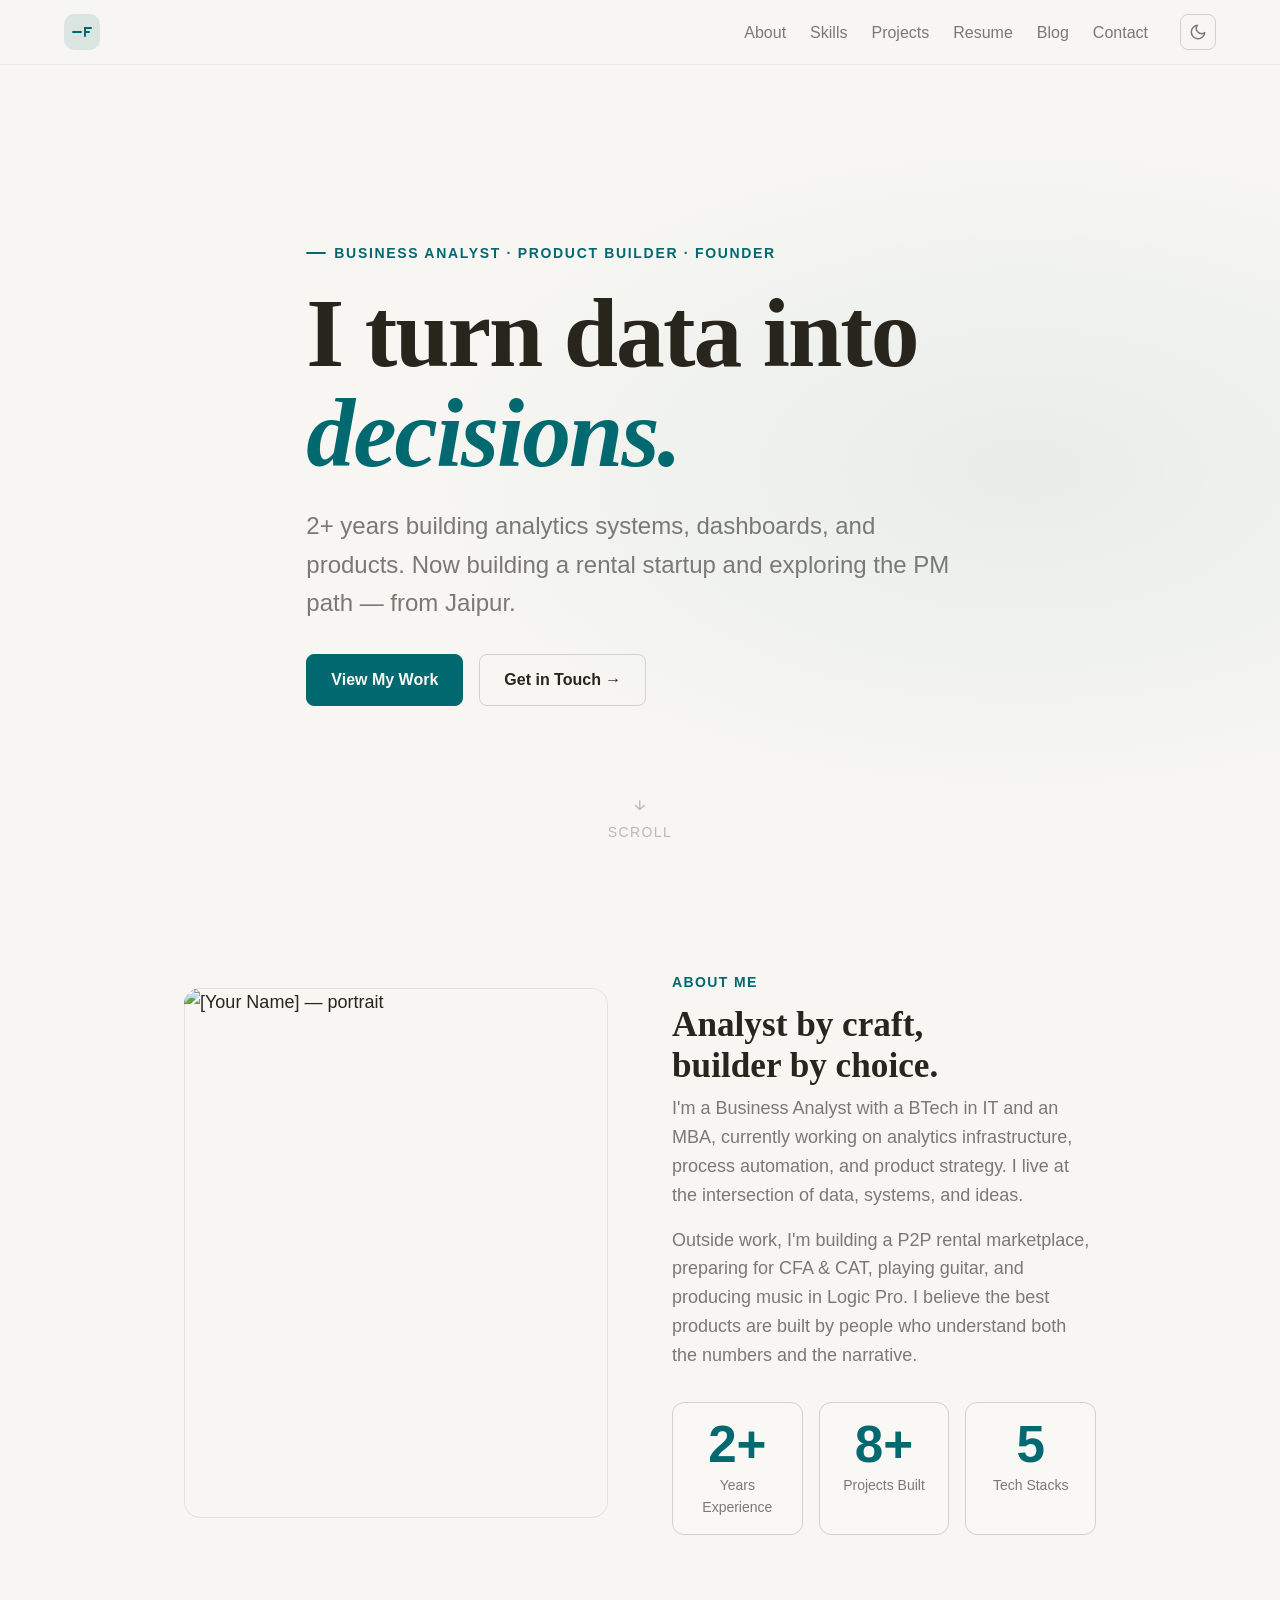
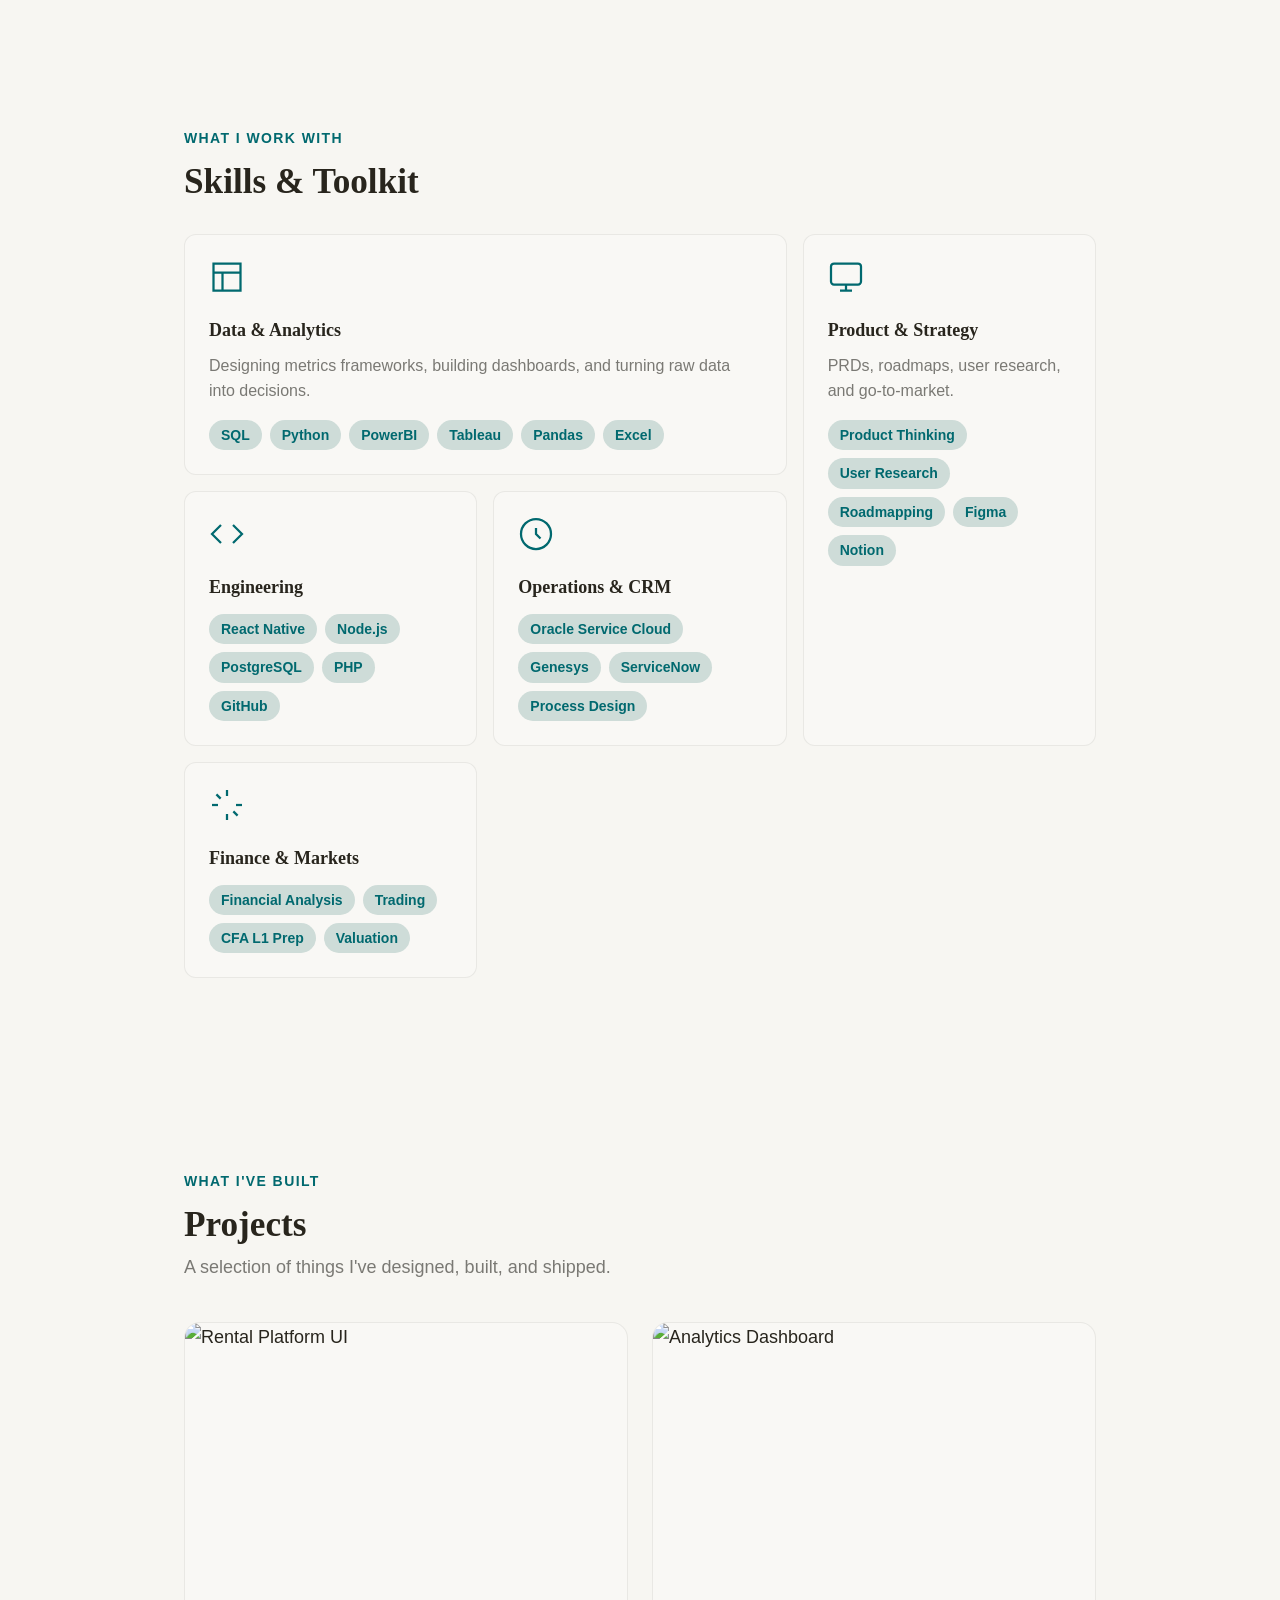
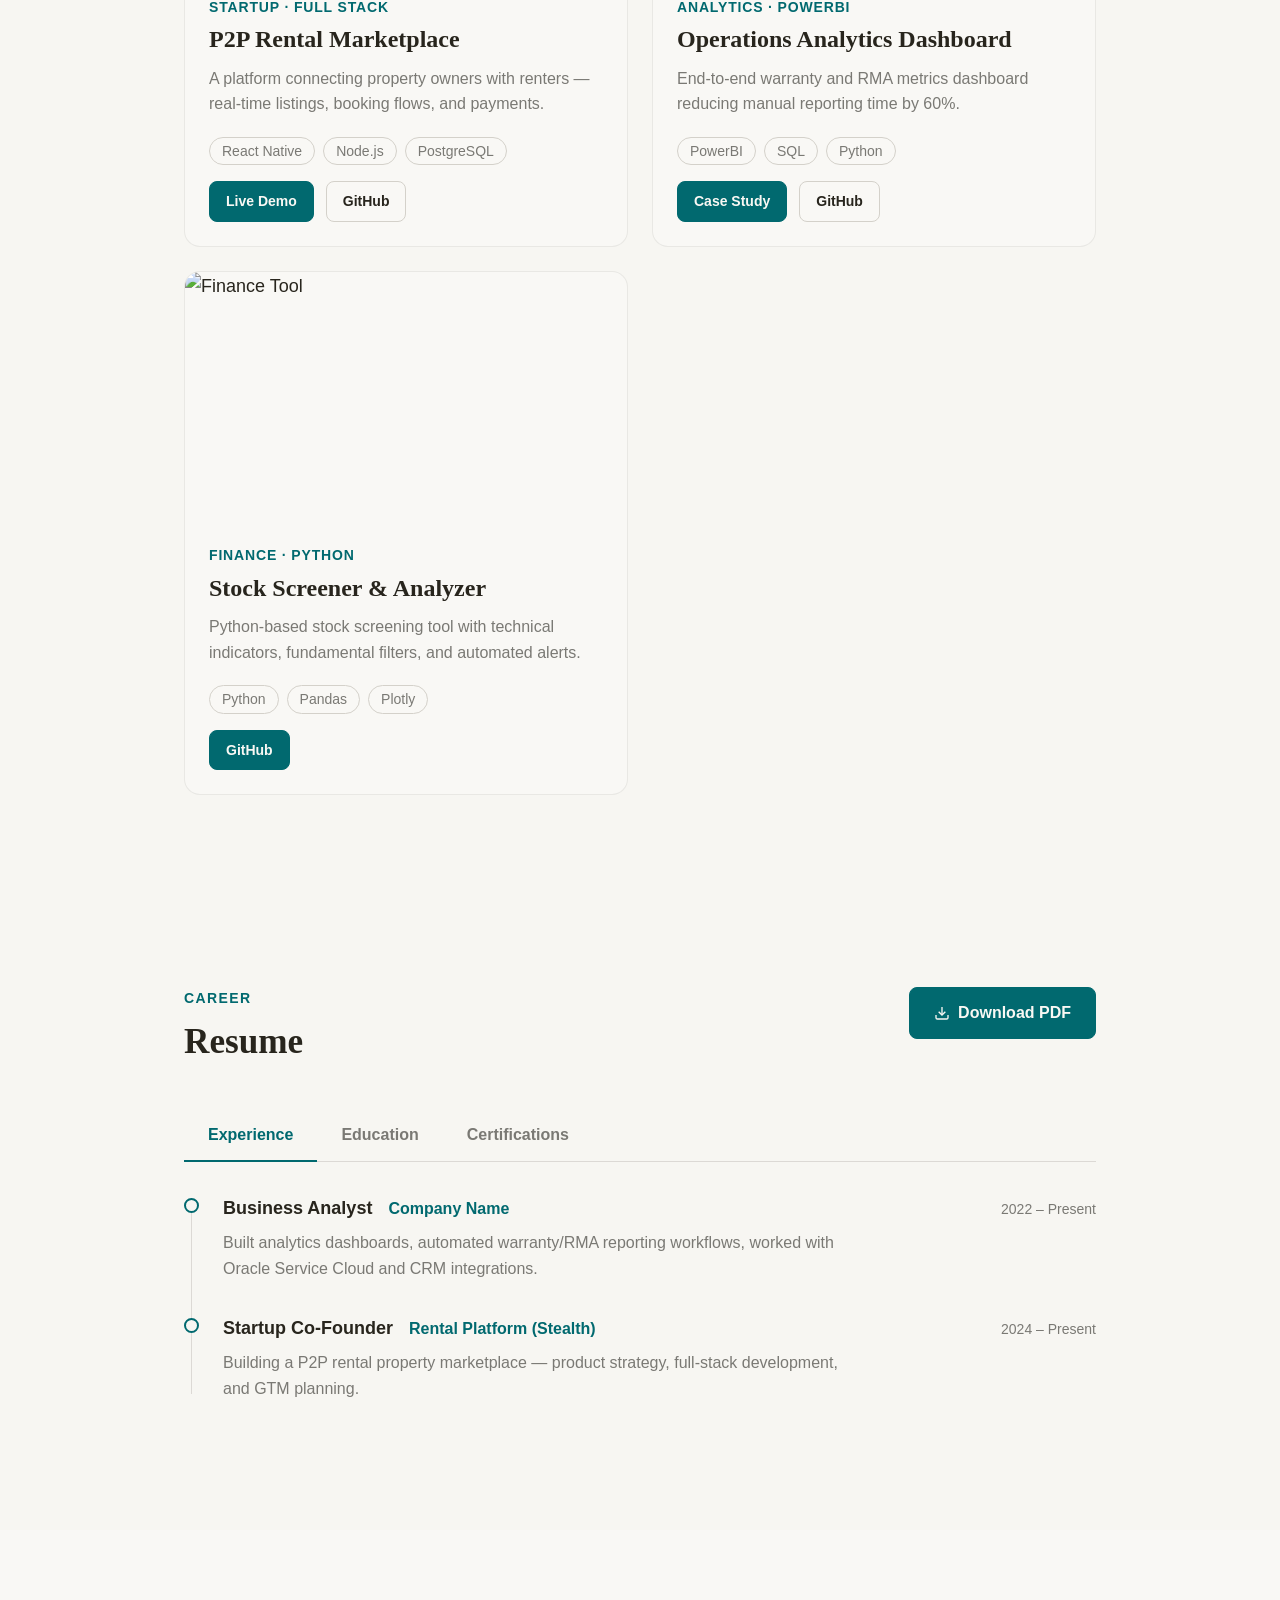
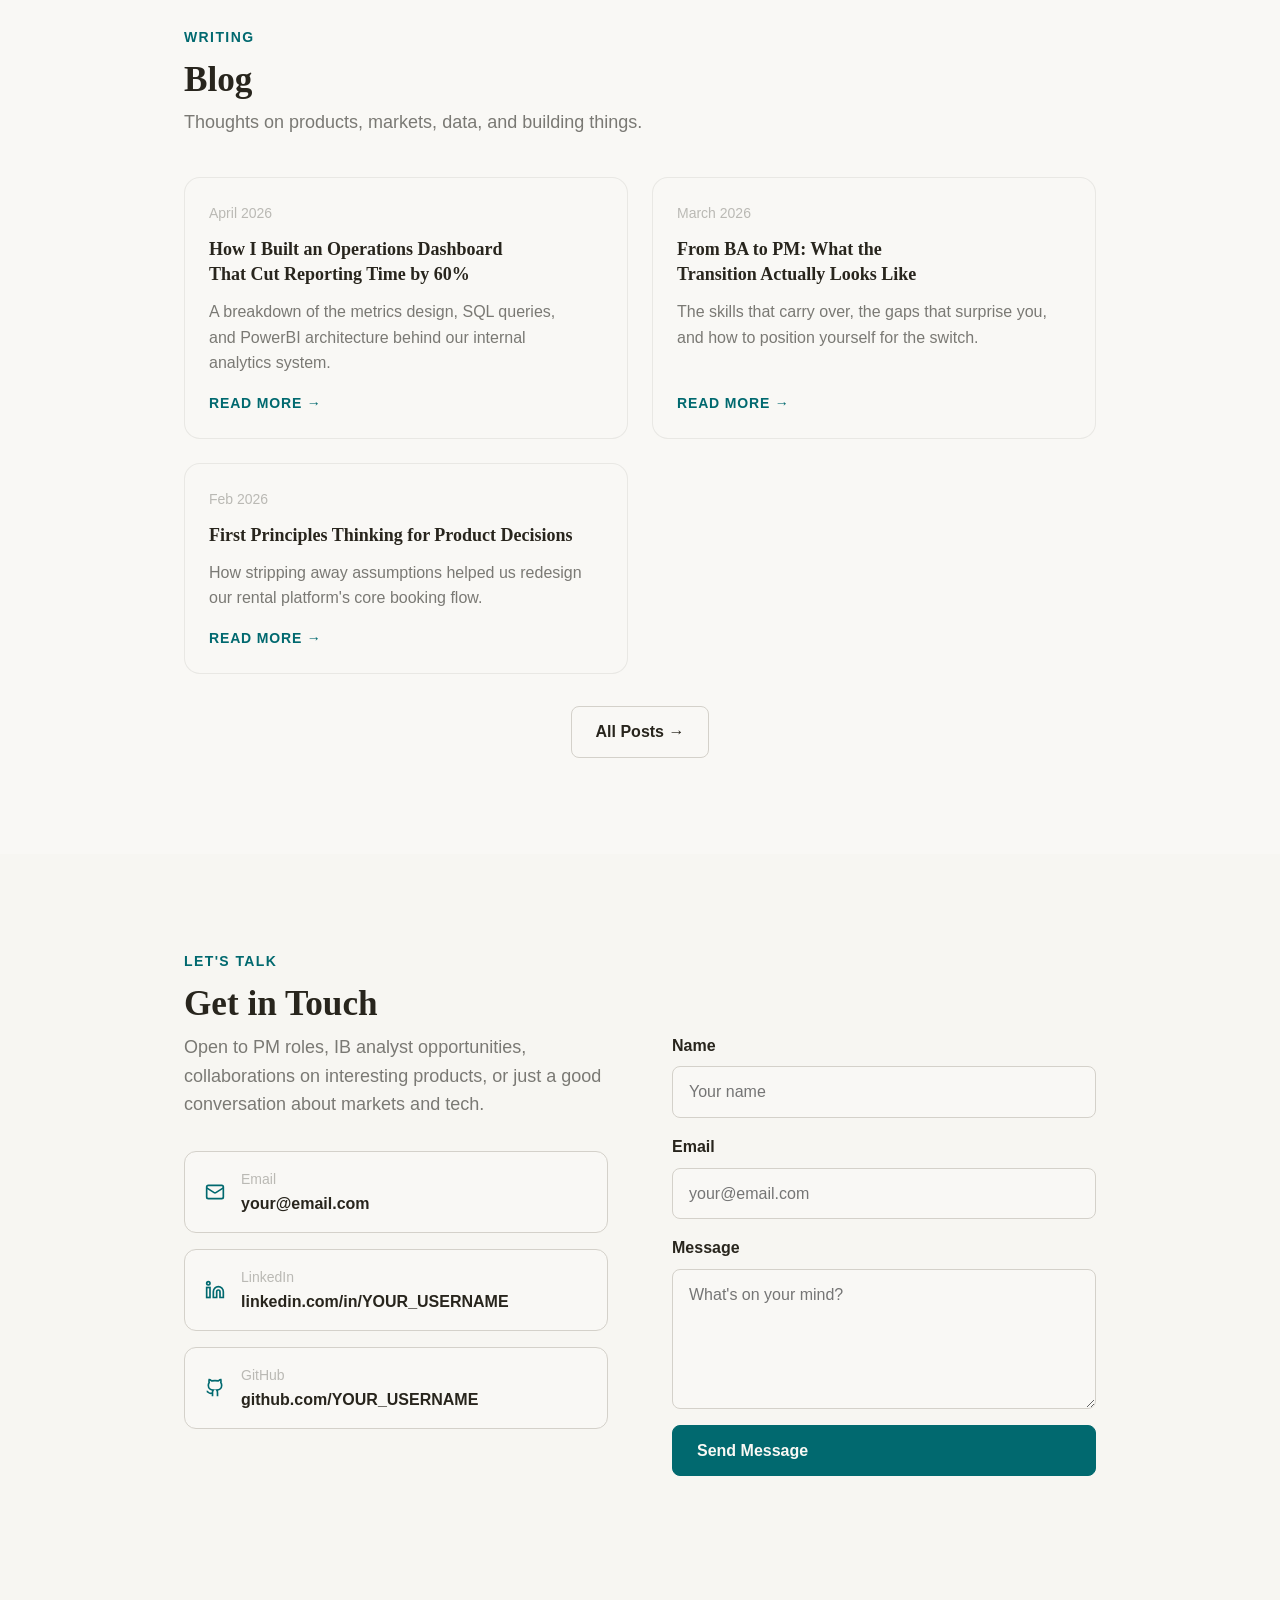
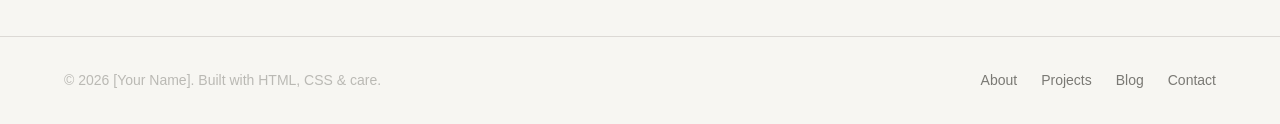
==== index.html @ 86d6274b "feat: initial portfolio — hero, about, skills, projects, resume, blog, contact" ====
<!DOCTYPE html>
<html lang="en" data-theme="light">
<head>
  <meta charset="UTF-8" />
  <meta name="viewport" content="width=device-width, initial-scale=1.0" />
  <meta name="description" content="[Your Name] — Business Analyst, Product Strategist & Builder from Jaipur." />
  <meta property="og:title" content="[Your Name] — Portfolio" />
  <meta property="og:description" content="BA → PM → Builder. Exploring products, markets & ideas from Jaipur." />
  <meta property="og:type" content="website" />

  <!-- Fonts -->
  <link href="https://api.fontshare.com/v2/css?f[]=clash-display@500,600,700&f[]=satoshi@400,500,700&display=swap" rel="stylesheet">

  <!-- Icons -->
  <script src="https://unpkg.com/lucide@latest/dist/umd/lucide.min.js"></script>

  <!-- GSAP (optional animations) -->
  <script src="https://cdnjs.cloudflare.com/ajax/libs/gsap/3.12.5/gsap.min.js" defer></script>
  <script src="https://cdnjs.cloudflare.com/ajax/libs/gsap/3.12.5/ScrollTrigger.min.js" defer></script>

  <link rel="stylesheet" href="./assets/css/style.css" />
  <title>[Your Name] — Portfolio</title>
</head>
<body>
  <!-- SKIP LINK -->
  <a href="#main" class="skip-link">Skip to main content</a>

  <!-- HEADER -->
  <header class="header" id="header">
    <nav class="nav">
      <a href="#" class="nav-logo" aria-label="Home — [Your Name]">
        <svg width="36" height="36" viewBox="0 0 36 36" fill="none" xmlns="http://www.w3.org/2000/svg" aria-hidden="true">
          <rect width="36" height="36" rx="10" fill="var(--color-primary)" opacity="0.12"/>
          <rect x="8" y="17" width="10" height="2" rx="1" fill="var(--color-primary)"/>
          <rect x="20" y="13" width="2" height="10" rx="1" fill="var(--color-primary)"/>
          <rect x="20" y="13" width="8" height="2" rx="1" fill="var(--color-primary)"/>
          <rect x="20" y="17" width="6" height="2" rx="1" fill="var(--color-primary)"/>
        </svg>
      </a>
      <ul class="nav-links" role="list">
        <li><a href="#about">About</a></li>
        <li><a href="#skills">Skills</a></li>
        <li><a href="#projects">Projects</a></li>
        <li><a href="#resume">Resume</a></li>
        <li><a href="#blog">Blog</a></li>
        <li><a href="#contact">Contact</a></li>
      </ul>
      <div class="nav-actions">
        <button class="theme-toggle" data-theme-toggle aria-label="Switch to dark mode"></button>
        <button class="nav-hamburger" aria-label="Toggle menu" aria-expanded="false">
          <svg xmlns="http://www.w3.org/2000/svg" width="20" height="20" viewBox="0 0 24 24" fill="none" stroke="currentColor" stroke-width="2"><line x1="3" y1="12" x2="21" y2="12"/><line x1="3" y1="6" x2="21" y2="6"/><line x1="3" y1="18" x2="21" y2="18"/></svg>
        </button>
      </div>
    </nav>
  </header>

  <main id="main">

    <!-- ══ HERO ═══════════════════════════════════════════════════ -->
    <section class="hero" id="home">
      <div class="container hero-inner">
        <span class="hero-tag">Business Analyst · Product Builder · Founder</span>
        <h1 class="hero-heading">
          I turn data into<br><em>decisions.</em>
        </h1>
        <p class="hero-sub">
          2+ years building analytics systems, dashboards, and products.
          Now building a rental startup and exploring the PM path — from Jaipur.
        </p>
        <div class="hero-actions">
          <a href="#projects" class="btn btn-primary">View My Work</a>
          <a href="#contact" class="btn btn-ghost">Get in Touch →</a>
        </div>
      </div>
      <div class="hero-scroll" aria-hidden="true">
        <svg width="16" height="16" viewBox="0 0 24 24" fill="none" stroke="currentColor" stroke-width="2"><path d="M12 5v14M5 12l7 7 7-7"/></svg>
        scroll
      </div>
    </section>

    <!-- ══ ABOUT ══════════════════════════════════════════════════ -->
    <section class="about section" id="about">
      <div class="container about-grid">
        <div class="about-image-wrap">
          <!-- Replace src with your photo -->
          <img src="https://picsum.photos/seed/portrait/600/750"
               alt="[Your Name] — portrait"
               width="600" height="750" loading="lazy">
        </div>
        <div class="about-text">
          <span class="section-label">About Me</span>
          <h2 class="section-title">Analyst by craft,<br>builder by choice.</h2>
          <p>
            I'm a Business Analyst with a BTech in IT and an MBA, currently working on analytics
            infrastructure, process automation, and product strategy. I live at the intersection of
            data, systems, and ideas.
          </p>
          <p>
            Outside work, I'm building a P2P rental marketplace, preparing for CFA &amp; CAT,
            playing guitar, and producing music in Logic Pro. I believe the best products are
            built by people who understand both the numbers and the narrative.
          </p>
          <div class="about-stats">
            <div class="stat-card">
              <div class="stat-number">2+</div>
              <div class="stat-label">Years Experience</div>
            </div>
            <div class="stat-card">
              <div class="stat-number">8+</div>
              <div class="stat-label">Projects Built</div>
            </div>
            <div class="stat-card">
              <div class="stat-number">5</div>
              <div class="stat-label">Tech Stacks</div>
            </div>
          </div>
        </div>
      </div>
    </section>

    <!-- ══ SKILLS ═════════════════════════════════════════════════ -->
    <section class="skills section" id="skills">
      <div class="container">
        <span class="section-label">What I Work With</span>
        <h2 class="section-title">Skills & Toolkit</h2>
        <div class="skills-bento">
          <!-- Wide card -->
          <div class="skill-card skill-card--wide">
            <svg class="skill-card-icon" viewBox="0 0 24 24" fill="none" stroke="currentColor" stroke-width="1.5"><path d="M3 3h18v18H3z"/><path d="M3 9h18M9 21V9"/></svg>
            <h3>Data & Analytics</h3>
            <p style="font-size:var(--text-sm);color:var(--color-text-muted)">Designing metrics frameworks, building dashboards, and turning raw data into decisions.</p>
            <div class="skill-tags">
              <span class="tag">SQL</span><span class="tag">Python</span>
              <span class="tag">PowerBI</span><span class="tag">Tableau</span>
              <span class="tag">Pandas</span><span class="tag">Excel</span>
            </div>
          </div>
          <!-- Tall card -->
          <div class="skill-card skill-card--tall">
            <svg class="skill-card-icon" viewBox="0 0 24 24" fill="none" stroke="currentColor" stroke-width="1.5"><rect x="2" y="3" width="20" height="14" rx="2"/><path d="M8 21h8M12 17v4"/></svg>
            <h3>Product & Strategy</h3>
            <p style="font-size:var(--text-sm);color:var(--color-text-muted)">PRDs, roadmaps, user research, and go-to-market.</p>
            <div class="skill-tags">
              <span class="tag">Product Thinking</span>
              <span class="tag">User Research</span>
              <span class="tag">Roadmapping</span>
              <span class="tag">Figma</span>
              <span class="tag">Notion</span>
            </div>
          </div>
          <!-- Regular cards -->
          <div class="skill-card">
            <svg class="skill-card-icon" viewBox="0 0 24 24" fill="none" stroke="currentColor" stroke-width="1.5"><polyline points="16 18 22 12 16 6"/><polyline points="8 6 2 12 8 18"/></svg>
            <h3>Engineering</h3>
            <div class="skill-tags">
              <span class="tag">React Native</span><span class="tag">Node.js</span>
              <span class="tag">PostgreSQL</span><span class="tag">PHP</span>
              <span class="tag">GitHub</span>
            </div>
          </div>
          <div class="skill-card">
            <svg class="skill-card-icon" viewBox="0 0 24 24" fill="none" stroke="currentColor" stroke-width="1.5"><circle cx="12" cy="12" r="10"/><path d="M12 8v4l3 3"/></svg>
            <h3>Operations & CRM</h3>
            <div class="skill-tags">
              <span class="tag">Oracle Service Cloud</span>
              <span class="tag">Genesys</span>
              <span class="tag">ServiceNow</span>
              <span class="tag">Process Design</span>
            </div>
          </div>
          <div class="skill-card">
            <svg class="skill-card-icon" viewBox="0 0 24 24" fill="none" stroke="currentColor" stroke-width="1.5"><line x1="12" y1="2" x2="12" y2="6"/><line x1="12" y1="18" x2="12" y2="22"/><line x1="4.93" y1="4.93" x2="7.76" y2="7.76"/><line x1="16.24" y1="16.24" x2="19.07" y2="19.07"/><line x1="2" y1="12" x2="6" y2="12"/><line x1="18" y1="12" x2="22" y2="12"/></svg>
            <h3>Finance & Markets</h3>
            <div class="skill-tags">
              <span class="tag">Financial Analysis</span>
              <span class="tag">Trading</span>
              <span class="tag">CFA L1 Prep</span>
              <span class="tag">Valuation</span>
            </div>
          </div>
        </div>
      </div>
    </section>

    <!-- ══ PROJECTS ═══════════════════════════════════════════════ -->
    <section class="projects section" id="projects">
      <div class="container">
        <span class="section-label">What I've Built</span>
        <h2 class="section-title">Projects</h2>
        <p class="section-desc">A selection of things I've designed, built, and shipped.</p>
        <div class="projects-grid">

          <article class="project-card">
            <div class="project-image">
              <img src="https://picsum.photos/seed/rental/600/380"
                   alt="Rental Platform UI"
                   width="600" height="380" loading="lazy">
            </div>
            <div class="project-body">
              <span class="project-tag">Startup · Full Stack</span>
              <h3 class="project-title">P2P Rental Marketplace</h3>
              <p class="project-desc">A platform connecting property owners with renters — real-time listings, booking flows, and payments.</p>
              <div class="project-tech">
                <span class="tech-chip">React Native</span>
                <span class="tech-chip">Node.js</span>
                <span class="tech-chip">PostgreSQL</span>
              </div>
              <div class="project-links">
                <a href="#" class="btn btn-primary btn-sm" target="_blank" rel="noopener">Live Demo</a>
                <a href="https://github.com/YOUR_USERNAME" class="btn btn-ghost btn-sm" target="_blank" rel="noopener">GitHub</a>
              </div>
            </div>
          </article>

          <article class="project-card">
            <div class="project-image">
              <img src="https://picsum.photos/seed/dashboard/600/380"
                   alt="Analytics Dashboard"
                   width="600" height="380" loading="lazy">
            </div>
            <div class="project-body">
              <span class="project-tag">Analytics · PowerBI</span>
              <h3 class="project-title">Operations Analytics Dashboard</h3>
              <p class="project-desc">End-to-end warranty and RMA metrics dashboard reducing manual reporting time by 60%.</p>
              <div class="project-tech">
                <span class="tech-chip">PowerBI</span>
                <span class="tech-chip">SQL</span>
                <span class="tech-chip">Python</span>
              </div>
              <div class="project-links">
                <a href="#" class="btn btn-primary btn-sm" target="_blank" rel="noopener">Case Study</a>
                <a href="https://github.com/YOUR_USERNAME" class="btn btn-ghost btn-sm" target="_blank" rel="noopener">GitHub</a>
              </div>
            </div>
          </article>

          <article class="project-card">
            <div class="project-image">
              <img src="https://picsum.photos/seed/finance/600/380"
                   alt="Finance Tool"
                   width="600" height="380" loading="lazy">
            </div>
            <div class="project-body">
              <span class="project-tag">Finance · Python</span>
              <h3 class="project-title">Stock Screener & Analyzer</h3>
              <p class="project-desc">Python-based stock screening tool with technical indicators, fundamental filters, and automated alerts.</p>
              <div class="project-tech">
                <span class="tech-chip">Python</span>
                <span class="tech-chip">Pandas</span>
                <span class="tech-chip">Plotly</span>
              </div>
              <div class="project-links">
                <a href="https://github.com/YOUR_USERNAME" class="btn btn-primary btn-sm" target="_blank" rel="noopener">GitHub</a>
              </div>
            </div>
          </article>

        </div>
      </div>
    </section>

    <!-- ══ RESUME ═════════════════════════════════════════════════ -->
    <section class="resume section" id="resume">
      <div class="container">
        <div class="resume-header">
          <div>
            <span class="section-label">Career</span>
            <h2 class="section-title">Resume</h2>
          </div>
          <a href="./assets/resume.pdf" class="btn btn-primary" download>
            <svg width="16" height="16" viewBox="0 0 24 24" fill="none" stroke="currentColor" stroke-width="2"><path d="M21 15v4a2 2 0 0 1-2 2H5a2 2 0 0 1-2-2v-4"/><polyline points="7 10 12 15 17 10"/><line x1="12" y1="15" x2="12" y2="3"/></svg>
            Download PDF
          </a>
        </div>

        <div class="resume-tabs" role="tablist">
          <button class="resume-tab active" data-tab="experience" role="tab">Experience</button>
          <button class="resume-tab" data-tab="education" role="tab">Education</button>
          <button class="resume-tab" data-tab="certifications" role="tab">Certifications</button>
        </div>

        <div id="panel-experience" class="resume-panel active">
          <div class="resume-timeline">
            <div class="resume-item">
              <div class="resume-dot"></div>
              <div class="resume-content">
                <div class="resume-meta">
                  <span class="resume-title">Business Analyst</span>
                  <span class="resume-company">Company Name</span>
                  <span class="resume-date">2022 – Present</span>
                </div>
                <p class="resume-desc">Built analytics dashboards, automated warranty/RMA reporting workflows, worked with Oracle Service Cloud and CRM integrations.</p>
              </div>
            </div>
            <div class="resume-item">
              <div class="resume-dot"></div>
              <div class="resume-content">
                <div class="resume-meta">
                  <span class="resume-title">Startup Co-Founder</span>
                  <span class="resume-company">Rental Platform (Stealth)</span>
                  <span class="resume-date">2024 – Present</span>
                </div>
                <p class="resume-desc">Building a P2P rental property marketplace — product strategy, full-stack development, and GTM planning.</p>
              </div>
            </div>
          </div>
        </div>

        <div id="panel-education" class="resume-panel">
          <div class="resume-timeline">
            <div class="resume-item">
              <div class="resume-dot"></div>
              <div class="resume-content">
                <div class="resume-meta">
                  <span class="resume-title">MBA — General Management</span>
                  <span class="resume-company">University Name</span>
                  <span class="resume-date">2020 – 2022</span>
                </div>
                <p class="resume-desc">Focus on business strategy, finance, and operations management.</p>
              </div>
            </div>
            <div class="resume-item">
              <div class="resume-dot"></div>
              <div class="resume-content">
                <div class="resume-meta">
                  <span class="resume-title">BTech — Information Technology</span>
                  <span class="resume-company">University Name</span>
                  <span class="resume-date">2016 – 2020</span>
                </div>
                <p class="resume-desc">Core programming, database management, and software systems fundamentals.</p>
              </div>
            </div>
          </div>
        </div>

        <div id="panel-certifications" class="resume-panel">
          <div class="resume-timeline">
            <div class="resume-item">
              <div class="resume-dot"></div>
              <div class="resume-content">
                <div class="resume-meta">
                  <span class="resume-title">CFA Level 1</span>
                  <span class="resume-company">CFA Institute</span>
                  <span class="resume-date">In Progress</span>
                </div>
              </div>
            </div>
            <div class="resume-item">
              <div class="resume-dot"></div>
              <div class="resume-content">
                <div class="resume-meta">
                  <span class="resume-title">Add your certs here</span>
                  <span class="resume-company">Issuer</span>
                  <span class="resume-date">Year</span>
                </div>
              </div>
            </div>
          </div>
        </div>

      </div>
    </section>

    <!-- ══ BLOG ═══════════════════════════════════════════════════ -->
    <section class="section" id="blog" style="background:var(--color-surface);">
      <div class="container">
        <span class="section-label">Writing</span>
        <h2 class="section-title">Blog</h2>
        <p class="section-desc">Thoughts on products, markets, data, and building things.</p>
        <div class="blog-grid">
          <a href="./blog/post-template.html" class="blog-card">
            <div class="blog-date">April 2026</div>
            <h3 class="blog-card-title">How I Built an Operations Dashboard That Cut Reporting Time by 60%</h3>
            <p class="blog-card-excerpt">A breakdown of the metrics design, SQL queries, and PowerBI architecture behind our internal analytics system.</p>
            <span class="blog-read-more">Read more →</span>
          </a>
          <a href="./blog/post-template.html" class="blog-card">
            <div class="blog-date">March 2026</div>
            <h3 class="blog-card-title">From BA to PM: What the Transition Actually Looks Like</h3>
            <p class="blog-card-excerpt">The skills that carry over, the gaps that surprise you, and how to position yourself for the switch.</p>
            <span class="blog-read-more">Read more →</span>
          </a>
          <a href="./blog/post-template.html" class="blog-card">
            <div class="blog-date">Feb 2026</div>
            <h3 class="blog-card-title">First Principles Thinking for Product Decisions</h3>
            <p class="blog-card-excerpt">How stripping away assumptions helped us redesign our rental platform's core booking flow.</p>
            <span class="blog-read-more">Read more →</span>
          </a>
        </div>
        <div style="margin-top:var(--space-8);text-align:center;">
          <a href="./blog/index.html" class="btn btn-ghost">All Posts →</a>
        </div>
      </div>
    </section>

    <!-- ══ CONTACT ════════════════════════════════════════════════ -->
    <section class="contact section" id="contact">
      <div class="container">
        <span class="section-label">Let's Talk</span>
        <h2 class="section-title">Get in Touch</h2>
        <div class="contact-wrapper">
          <div>
            <p style="color:var(--color-text-muted);max-width:42ch;margin-bottom:var(--space-8)">
              Open to PM roles, IB analyst opportunities, collaborations on interesting products, or just a good conversation about markets and tech.
            </p>
            <div class="contact-links">
              <a href="mailto:your@email.com" class="contact-link">
                <svg class="contact-link-icon" width="20" height="20" viewBox="0 0 24 24" fill="none" stroke="currentColor" stroke-width="2"><rect x="2" y="4" width="20" height="16" rx="2"/><path d="m22 7-8.97 5.7a1.94 1.94 0 0 1-2.06 0L2 7"/></svg>
                <div>
                  <div class="contact-link-label">Email</div>
                  <div class="contact-link-value">your@email.com</div>
                </div>
              </a>
              <a href="https://linkedin.com/in/YOUR_USERNAME" class="contact-link" target="_blank" rel="noopener">
                <svg class="contact-link-icon" width="20" height="20" viewBox="0 0 24 24" fill="none" stroke="currentColor" stroke-width="2"><path d="M16 8a6 6 0 0 1 6 6v7h-4v-7a2 2 0 0 0-2-2 2 2 0 0 0-2 2v7h-4v-7a6 6 0 0 1 6-6z"/><rect x="2" y="9" width="4" height="12"/><circle cx="4" cy="4" r="2"/></svg>
                <div>
                  <div class="contact-link-label">LinkedIn</div>
                  <div class="contact-link-value">linkedin.com/in/YOUR_USERNAME</div>
                </div>
              </a>
              <a href="https://github.com/YOUR_USERNAME" class="contact-link" target="_blank" rel="noopener">
                <svg class="contact-link-icon" width="20" height="20" viewBox="0 0 24 24" fill="none" stroke="currentColor" stroke-width="2"><path d="M15 22v-4a4.8 4.8 0 0 0-1-3.5c3 0 6-2 6-5.5.08-1.25-.27-2.48-1-3.5.28-1.15.28-2.35 0-3.5 0 0-1 0-3 1.5-2.64-.5-5.36-.5-8 0C6 2 5 2 5 2c-.3 1.15-.3 2.35 0 3.5A5.403 5.403 0 0 0 4 9c0 3.5 3 5.5 6 5.5-.39.49-.68 1.05-.85 1.65-.17.6-.22 1.23-.15 1.85v4"/><path d="M9 18c-4.51 2-5-2-7-2"/></svg>
                <div>
                  <div class="contact-link-label">GitHub</div>
                  <div class="contact-link-value">github.com/YOUR_USERNAME</div>
                </div>
              </a>
            </div>
          </div>

          <form class="contact-form" id="contact-form">
            <div class="form-group">
              <label for="name">Name</label>
              <input type="text" id="name" name="name" placeholder="Your name" required autocomplete="name">
            </div>
            <div class="form-group">
              <label for="email">Email</label>
              <input type="email" id="email" name="email" placeholder="your@email.com" required autocomplete="email">
            </div>
            <div class="form-group">
              <label for="message">Message</label>
              <textarea id="message" name="message" placeholder="What's on your mind?" required></textarea>
            </div>
            <button type="submit" class="btn btn-primary">Send Message</button>
          </form>
        </div>
      </div>
    </section>

  </main>

  <!-- FOOTER -->
  <footer class="footer">
    <div class="footer-inner">
      <p class="footer-copy">© 2026 [Your Name]. Built with HTML, CSS & care.</p>
      <nav class="footer-links" aria-label="Footer navigation">
        <a href="#about">About</a>
        <a href="#projects">Projects</a>
        <a href="#blog">Blog</a>
        <a href="#contact">Contact</a>
      </nav>
    </div>
  </footer>

  <script src="./assets/js/main.js"></script>
</body>
</html>
---- assets/css/style.css ----
/* ================================================================
   Art Direction: Analytical + Creative Professional from Jaipur
   Palette: Warm beige surfaces, teal accent (trust + clarity)
   Typography: Clash Display (headings) + Satoshi (body)
   Density: Spacious portfolio layout
   ================================================================ */

@import url('https://api.fontshare.com/v2/css?f[]=clash-display@500,600,700&f[]=satoshi@400,500,700&display=swap');

/* ── TOKENS ─────────────────────────────────────────────────────── */
:root, [data-theme="light"] {
  --font-display: 'Clash Display', 'Georgia', serif;
  --font-body:    'Satoshi', 'Helvetica Neue', sans-serif;

  --text-xs:   clamp(0.75rem,  0.7rem  + 0.25vw, 0.875rem);
  --text-sm:   clamp(0.875rem, 0.8rem  + 0.35vw, 1rem);
  --text-base: clamp(1rem,     0.95rem + 0.25vw, 1.125rem);
  --text-lg:   clamp(1.125rem, 1rem    + 0.75vw, 1.5rem);
  --text-xl:   clamp(1.5rem,   1.2rem  + 1.25vw, 2.25rem);
  --text-2xl:  clamp(2rem,     1.2rem  + 2.5vw,  3.5rem);
  --text-hero: clamp(3rem,     0.5rem  + 7vw,    8rem);

  --space-1: 0.25rem;  --space-2: 0.5rem;   --space-3: 0.75rem;
  --space-4: 1rem;     --space-5: 1.25rem;  --space-6: 1.5rem;
  --space-8: 2rem;     --space-10: 2.5rem;  --space-12: 3rem;
  --space-16: 4rem;    --space-20: 5rem;    --space-24: 6rem;

  --color-bg:               #f7f6f2;
  --color-surface:          #f9f8f5;
  --color-surface-2:        #fbfbf9;
  --color-surface-offset:   #f3f0ec;
  --color-divider:          #dcd9d5;
  --color-border:           #d4d1ca;
  --color-text:             #28251d;
  --color-text-muted:       #7a7974;
  --color-text-faint:       #bab9b4;
  --color-text-inverse:     #f9f8f4;
  --color-primary:          #01696f;
  --color-primary-hover:    #0c4e54;
  --color-primary-active:   #0f3638;
  --color-primary-highlight:#cedcd8;

  --radius-sm:   0.375rem;
  --radius-md:   0.5rem;
  --radius-lg:   0.75rem;
  --radius-xl:   1rem;
  --radius-full: 9999px;

  --shadow-sm: 0 1px 2px oklch(0.2 0.01 80 / 0.06);
  --shadow-md: 0 4px 12px oklch(0.2 0.01 80 / 0.08);
  --shadow-lg: 0 12px 32px oklch(0.2 0.01 80 / 0.12);
  --transition: 180ms cubic-bezier(0.16, 1, 0.3, 1);

  --content-default: 960px;
  --content-wide:   1200px;
}

[data-theme="dark"] {
  --color-bg:               #171614;
  --color-surface:          #1c1b19;
  --color-surface-2:        #201f1d;
  --color-surface-offset:   #22211f;
  --color-divider:          #262523;
  --color-border:           #393836;
  --color-text:             #cdccca;
  --color-text-muted:       #797876;
  --color-text-faint:       #5a5957;
  --color-text-inverse:     #2b2a28;
  --color-primary:          #4f98a3;
  --color-primary-hover:    #227f8b;
  --color-primary-active:   #1a626b;
  --color-primary-highlight:#313b3b;
  --shadow-sm: 0 1px 2px oklch(0 0 0 / 0.2);
  --shadow-md: 0 4px 12px oklch(0 0 0 / 0.3);
  --shadow-lg: 0 12px 32px oklch(0 0 0 / 0.4);
}

@media (prefers-color-scheme: dark) {
  :root:not([data-theme]) {
    --color-bg: #171614; --color-surface: #1c1b19;
    --color-surface-2: #201f1d; --color-text: #cdccca;
    --color-text-muted: #797876; --color-primary: #4f98a3;
    --color-border: #393836; --color-divider: #262523;
    --color-primary-highlight: #313b3b;
    --shadow-sm: 0 1px 2px oklch(0 0 0 / 0.2);
    --shadow-md: 0 4px 12px oklch(0 0 0 / 0.3);
    --shadow-lg: 0 12px 32px oklch(0 0 0 / 0.4);
  }
}

/* ── BASE RESET ─────────────────────────────────────────────────── */
*, *::before, *::after { box-sizing: border-box; margin: 0; padding: 0; }
html {
  scroll-behavior: smooth;
  scroll-padding-top: var(--space-16);
  -webkit-font-smoothing: antialiased;
  -moz-osx-font-smoothing: grayscale;
  text-rendering: optimizeLegibility;
  hanging-punctuation: first last;
}
body {
  font-family: var(--font-body);
  font-size: var(--text-base);
  color: var(--color-text);
  background: var(--color-bg);
  min-height: 100dvh;
  line-height: 1.6;
  transition: background var(--transition), color var(--transition);
}
img, video { display: block; max-width: 100%; height: auto; }
ul[role="list"], ol[role="list"] { list-style: none; }
input, button, textarea, select { font: inherit; color: inherit; }
h1, h2, h3, h4, h5, h6 { font-family: var(--font-display); line-height: 1.15; text-wrap: balance; }
p, li { text-wrap: pretty; max-width: 72ch; }
a, button, [role="button"] {
  transition: color var(--transition), background var(--transition),
    border-color var(--transition), box-shadow var(--transition),
    transform var(--transition);
}
::selection { background: oklch(from var(--color-primary) l c h / 0.2); color: var(--color-text); }
:focus-visible { outline: 2px solid var(--color-primary); outline-offset: 3px; border-radius: var(--radius-sm); }
@media (prefers-reduced-motion: reduce) {
  *, *::before, *::after {
    animation-duration: 0.01ms !important;
    transition-duration: 0.01ms !important;
    scroll-behavior: auto !important;
  }
}

/* ── LAYOUT ─────────────────────────────────────────────────────── */
.container { max-width: var(--content-default); margin-inline: auto; padding-inline: var(--space-6); }
.section { padding-block: clamp(var(--space-12), 8vw, var(--space-24)); }
.section-label {
  font-size: var(--text-xs); font-weight: 600; letter-spacing: 0.1em;
  text-transform: uppercase; color: var(--color-primary);
  display: block; margin-bottom: var(--space-3);
}
.section-title { font-size: var(--text-xl); font-weight: 700; margin-bottom: var(--space-2); }
.section-desc { font-size: var(--text-base); color: var(--color-text-muted); max-width: 55ch; margin-bottom: var(--space-10); }

/* ── SKIP LINK ──────────────────────────────────────────────────── */
.skip-link {
  position: absolute; top: -100%; left: var(--space-4);
  background: var(--color-primary); color: var(--color-text-inverse);
  padding: var(--space-2) var(--space-4); border-radius: var(--radius-md);
  font-size: var(--text-sm); font-weight: 600; z-index: 200; text-decoration: none;
}
.skip-link:focus { top: var(--space-4); }

/* ── HEADER / NAV ───────────────────────────────────────────────── */
.header {
  position: sticky; top: 0; z-index: 100;
  background: oklch(from var(--color-bg) l c h / 0.88);
  backdrop-filter: blur(20px) saturate(160%);
  -webkit-backdrop-filter: blur(20px) saturate(160%);
  border-bottom: 1px solid oklch(from var(--color-text) l c h / 0.07);
  transition: transform 0.3s cubic-bezier(0.16,1,0.3,1), box-shadow 0.3s;
}
.header--hidden { transform: translateY(-100%); }
.header--scrolled { box-shadow: var(--shadow-md); }
.nav {
  display: flex; align-items: center; gap: var(--space-8);
  height: 64px; max-width: var(--content-wide);
  margin-inline: auto; padding-inline: var(--space-6);
}
.nav-logo { display: flex; align-items: center; color: var(--color-text); text-decoration: none; }
.nav-links { display: flex; gap: var(--space-6); list-style: none; margin-left: auto; }
.nav-links a {
  font-size: var(--text-sm); font-weight: 500;
  color: var(--color-text-muted); text-decoration: none;
}
.nav-links a:hover { color: var(--color-primary); }
.nav-actions { display: flex; align-items: center; gap: var(--space-3); }
.theme-toggle {
  background: none; border: 1px solid var(--color-border);
  border-radius: var(--radius-md); padding: var(--space-2);
  color: var(--color-text-muted); cursor: pointer;
  display: flex; align-items: center; justify-content: center;
  width: 36px; height: 36px;
}
.theme-toggle:hover { border-color: var(--color-primary); color: var(--color-primary); }
.nav-hamburger {
  display: none; background: none; border: 1px solid var(--color-border);
  border-radius: var(--radius-md); padding: var(--space-2);
  color: var(--color-text); cursor: pointer; align-items: center; justify-content: center;
}

/* ── HERO ───────────────────────────────────────────────────────── */
.hero {
  min-height: 90vh; display: flex; align-items: center;
  padding-block: var(--space-20);
  position: relative; overflow: hidden;
}
.hero::before {
  content: ''; position: absolute; inset: 0;
  background: radial-gradient(ellipse 70% 60% at 80% 50%,
    oklch(from var(--color-primary) l c h / 0.06) 0%, transparent 70%);
  pointer-events: none;
}
.hero-inner { position: relative; }
.hero-tag {
  font-size: var(--text-xs); font-weight: 700; letter-spacing: 0.12em;
  text-transform: uppercase; color: var(--color-primary);
  display: inline-flex; align-items: center; gap: var(--space-2);
  margin-bottom: var(--space-5);
}
.hero-tag::before {
  content: ''; display: inline-block; width: 20px; height: 2px;
  background: var(--color-primary); border-radius: 1px;
}
.hero-heading {
  font-size: var(--text-hero); font-weight: 700;
  line-height: 1.02; margin-bottom: var(--space-6);
  letter-spacing: -0.02em;
}
.hero-heading em { font-style: italic; color: var(--color-primary); }
.hero-sub {
  font-size: var(--text-lg); color: var(--color-text-muted);
  max-width: 50ch; margin-bottom: var(--space-8); line-height: 1.6;
}
.hero-actions { display: flex; gap: var(--space-4); flex-wrap: wrap; }
.hero-scroll {
  position: absolute; bottom: var(--space-8); left: 50%;
  transform: translateX(-50%);
  display: flex; flex-direction: column; align-items: center;
  gap: var(--space-2); color: var(--color-text-faint);
  font-size: var(--text-xs); text-transform: uppercase;
  letter-spacing: 0.1em; animation: bounce 2s ease-in-out infinite;
}
@keyframes bounce {
  0%, 100% { transform: translateX(-50%) translateY(0); }
  50% { transform: translateX(-50%) translateY(6px); }
}

/* ── BUTTONS ────────────────────────────────────────────────────── */
.btn {
  display: inline-flex; align-items: center; gap: var(--space-2);
  padding: var(--space-3) var(--space-6); border-radius: var(--radius-md);
  font-size: var(--text-sm); font-weight: 600; text-decoration: none;
  cursor: pointer; border: 1.5px solid transparent; white-space: nowrap;
}
.btn:hover { transform: translateY(-1px); }
.btn:active { transform: translateY(0); }
.btn-primary { background: var(--color-primary); color: var(--color-text-inverse); border-color: var(--color-primary); }
.btn-primary:hover { background: var(--color-primary-hover); border-color: var(--color-primary-hover); box-shadow: var(--shadow-md); }
.btn-ghost { background: transparent; color: var(--color-text); border-color: var(--color-border); }
.btn-ghost:hover { background: var(--color-surface-offset); border-color: var(--color-text-muted); }
.btn-sm { padding: var(--space-2) var(--space-4); font-size: var(--text-xs); }

/* ── ABOUT ──────────────────────────────────────────────────────── */
.about-grid {
  display: grid; grid-template-columns: 1fr 1fr;
  gap: var(--space-16); align-items: center;
}
.about-image-wrap {
  position: relative; border-radius: var(--radius-xl); overflow: hidden;
  aspect-ratio: 4/5;
}
.about-image-wrap img { width: 100%; height: 100%; object-fit: cover; }
.about-image-wrap::after {
  content: ''; position: absolute; inset: 0;
  border-radius: var(--radius-xl);
  box-shadow: inset 0 0 0 1px oklch(from var(--color-text) l c h / 0.1);
}
.about-text p { color: var(--color-text-muted); margin-bottom: var(--space-4); }
.about-stats {
  display: grid; grid-template-columns: repeat(3, 1fr);
  gap: var(--space-4); margin-top: var(--space-8);
}
.stat-card {
  background: var(--color-surface);
  border: 1px solid var(--color-border);
  border-radius: var(--radius-lg); padding: var(--space-4);
  text-align: center;
}
.stat-number { font-size: var(--text-2xl); font-weight: 700; color: var(--color-primary); line-height: 1; }
.stat-label { font-size: var(--text-xs); color: var(--color-text-muted); margin-top: var(--space-1); }

/* ── SKILLS ─────────────────────────────────────────────────────── */
.skills-bento {
  display: grid;
  grid-template-columns: repeat(3, 1fr);
  grid-template-rows: auto auto;
  gap: var(--space-4); margin-top: var(--space-8);
}
.skill-card {
  background: var(--color-surface);
  border: 1px solid oklch(from var(--color-text) l c h / 0.08);
  border-radius: var(--radius-lg); padding: var(--space-6);
  transition: box-shadow var(--transition), transform var(--transition);
}
.skill-card:hover { box-shadow: var(--shadow-md); transform: translateY(-2px); }
.skill-card--wide  { grid-column: span 2; }
.skill-card--tall  { grid-row: span 2; }
.skill-card-icon { width: 36px; height: 36px; color: var(--color-primary); margin-bottom: var(--space-4); }
.skill-card h3 { font-size: var(--text-base); font-weight: 700; margin-bottom: var(--space-3); }
.skill-tags { display: flex; flex-wrap: wrap; gap: var(--space-2); margin-top: var(--space-4); }
.tag {
  background: var(--color-primary-highlight);
  color: var(--color-primary); font-size: var(--text-xs);
  font-weight: 600; padding: var(--space-1) var(--space-3);
  border-radius: var(--radius-full);
}

/* ── PROJECTS ───────────────────────────────────────────────────── */
.projects-grid {
  display: grid;
  grid-template-columns: repeat(auto-fill, minmax(min(320px, 100%), 1fr));
  gap: var(--space-6); margin-top: var(--space-8);
}
.project-card {
  background: var(--color-surface);
  border: 1px solid oklch(from var(--color-text) l c h / 0.08);
  border-radius: var(--radius-xl); overflow: hidden;
  display: flex; flex-direction: column;
  transition: transform var(--transition), box-shadow var(--transition);
}
.project-card:hover { transform: translateY(-4px); box-shadow: var(--shadow-lg); }
.project-image { overflow: hidden; }
.project-image img { width: 100%; aspect-ratio: 16/9; object-fit: cover; transition: transform 0.4s cubic-bezier(0.16,1,0.3,1); }
.project-card:hover .project-image img { transform: scale(1.04); }
.project-body { padding: var(--space-6); display: flex; flex-direction: column; flex: 1; }
.project-tag {
  font-size: var(--text-xs); font-weight: 700; letter-spacing: 0.06em;
  text-transform: uppercase; color: var(--color-primary); margin-bottom: var(--space-2);
}
.project-title { font-size: var(--text-lg); font-weight: 700; margin-bottom: var(--space-3); }
.project-desc { font-size: var(--text-sm); color: var(--color-text-muted); flex: 1; margin-bottom: var(--space-5); }
.project-links { display: flex; gap: var(--space-3); margin-top: auto; }
.project-tech { display: flex; flex-wrap: wrap; gap: var(--space-2); margin-bottom: var(--space-4); }
.tech-chip {
  font-size: var(--text-xs); color: var(--color-text-muted);
  border: 1px solid var(--color-border);
  border-radius: var(--radius-full);
  padding: 2px var(--space-3);
}

/* ── RESUME ─────────────────────────────────────────────────────── */
.resume-header { display: flex; align-items: flex-start; justify-content: space-between; gap: var(--space-8); margin-bottom: var(--space-10); }
.resume-timeline { position: relative; }
.resume-timeline::before {
  content: ''; position: absolute; left: 7px; top: 8px; bottom: 8px;
  width: 1px; background: var(--color-divider);
}
.resume-item { display: flex; gap: var(--space-6); margin-bottom: var(--space-8); position: relative; }
.resume-dot {
  width: 15px; height: 15px; border-radius: 50%;
  background: var(--color-bg); border: 2px solid var(--color-primary);
  flex-shrink: 0; margin-top: var(--space-1); position: relative; z-index: 1;
}
.resume-content { flex: 1; }
.resume-meta { display: flex; align-items: baseline; gap: var(--space-4); flex-wrap: wrap; margin-bottom: var(--space-2); }
.resume-title { font-size: var(--text-base); font-weight: 700; }
.resume-company { font-size: var(--text-sm); color: var(--color-primary); font-weight: 600; }
.resume-date { font-size: var(--text-xs); color: var(--color-text-muted); margin-left: auto; }
.resume-desc { font-size: var(--text-sm); color: var(--color-text-muted); }
.resume-tabs { display: flex; gap: 0; margin-bottom: var(--space-8); border-bottom: 1px solid var(--color-divider); }
.resume-tab {
  padding: var(--space-3) var(--space-6); font-size: var(--text-sm); font-weight: 600;
  cursor: pointer; border: none; background: none;
  color: var(--color-text-muted); border-bottom: 2px solid transparent;
  margin-bottom: -1px; transition: all var(--transition);
}
.resume-tab.active { color: var(--color-primary); border-bottom-color: var(--color-primary); }
.resume-tab:hover { color: var(--color-text); }
.resume-panel { display: none; }
.resume-panel.active { display: block; }

/* ── BLOG ───────────────────────────────────────────────────────── */
.blog-grid {
  display: grid; grid-template-columns: repeat(auto-fill, minmax(min(300px, 100%), 1fr));
  gap: var(--space-6); margin-top: var(--space-8);
}
.blog-card {
  background: var(--color-surface);
  border: 1px solid oklch(from var(--color-text) l c h / 0.08);
  border-radius: var(--radius-xl); padding: var(--space-6);
  display: flex; flex-direction: column;
  transition: transform var(--transition), box-shadow var(--transition);
  text-decoration: none; color: inherit;
}
.blog-card:hover { transform: translateY(-3px); box-shadow: var(--shadow-md); }
.blog-date { font-size: var(--text-xs); color: var(--color-text-faint); margin-bottom: var(--space-3); }
.blog-card-title { font-size: var(--text-base); font-weight: 700; margin-bottom: var(--space-3); line-height: 1.4; }
.blog-card-excerpt { font-size: var(--text-sm); color: var(--color-text-muted); flex: 1; margin-bottom: var(--space-4); }
.blog-read-more { font-size: var(--text-xs); font-weight: 700; color: var(--color-primary); text-transform: uppercase; letter-spacing: 0.06em; display: flex; align-items: center; gap: var(--space-1); }

/* ── CONTACT ────────────────────────────────────────────────────── */
.contact-wrapper {
  display: grid; grid-template-columns: 1fr 1fr;
  gap: var(--space-16); align-items: start;
}
.contact-links { display: flex; flex-direction: column; gap: var(--space-4); margin-top: var(--space-8); }
.contact-link {
  display: flex; align-items: center; gap: var(--space-4);
  padding: var(--space-4) var(--space-5);
  background: var(--color-surface); border: 1px solid var(--color-border);
  border-radius: var(--radius-lg); text-decoration: none; color: var(--color-text);
  transition: border-color var(--transition), box-shadow var(--transition), transform var(--transition);
}
.contact-link:hover { border-color: var(--color-primary); box-shadow: var(--shadow-sm); transform: translateX(4px); }
.contact-link-icon { color: var(--color-primary); flex-shrink: 0; }
.contact-link-label { font-size: var(--text-xs); color: var(--color-text-faint); }
.contact-link-value { font-size: var(--text-sm); font-weight: 600; }
.contact-form { display: flex; flex-direction: column; gap: var(--space-4); }
.form-group { display: flex; flex-direction: column; gap: var(--space-2); }
.form-group label { font-size: var(--text-sm); font-weight: 600; color: var(--color-text); }
.form-group input,
.form-group textarea {
  background: var(--color-surface); border: 1px solid var(--color-border);
  border-radius: var(--radius-md); padding: var(--space-3) var(--space-4);
  font-size: var(--text-sm); color: var(--color-text);
  transition: border-color var(--transition), box-shadow var(--transition);
  outline: none; resize: vertical;
}
.form-group input:focus,
.form-group textarea:focus {
  border-color: var(--color-primary);
  box-shadow: 0 0 0 3px oklch(from var(--color-primary) l c h / 0.12);
}
.form-group textarea { min-height: 140px; }

/* ── FOOTER ─────────────────────────────────────────────────────── */
.footer {
  border-top: 1px solid var(--color-divider);
  padding-block: var(--space-8);
  margin-top: var(--space-16);
}
.footer-inner {
  display: flex; align-items: center; justify-content: space-between;
  gap: var(--space-4); flex-wrap: wrap;
  max-width: var(--content-wide); margin-inline: auto; padding-inline: var(--space-6);
}
.footer-copy { font-size: var(--text-xs); color: var(--color-text-faint); }
.footer-links { display: flex; gap: var(--space-6); }
.footer-links a { font-size: var(--text-xs); color: var(--color-text-muted); text-decoration: none; }
.footer-links a:hover { color: var(--color-primary); }

/* ── DIVIDER ────────────────────────────────────────────────────── */
.divider { border: none; border-top: 1px solid var(--color-divider); margin-block: 0; }

/* ── MOBILE ─────────────────────────────────────────────────────── */
@media (max-width: 768px) {
  .nav-links { display: none; }
  .nav-links.open {
    display: flex; flex-direction: column; gap: 0;
    position: absolute; top: 64px; left: 0; right: 0;
    background: var(--color-bg); border-bottom: 1px solid var(--color-divider);
    padding: var(--space-4);
  }
  .nav-links.open a { padding: var(--space-3) 0; border-bottom: 1px solid var(--color-divider); font-size: var(--text-base); }
  .nav-hamburger { display: flex; }
  .hero-heading { font-size: clamp(2.5rem, 12vw, 5rem); }
  .about-grid { grid-template-columns: 1fr; }
  .about-image-wrap { aspect-ratio: 1/1; max-width: 320px; margin-inline: auto; }
  .skills-bento { grid-template-columns: 1fr 1fr; }
  .skill-card--wide { grid-column: span 2; }
  .skill-card--tall { grid-row: span 1; }
  .resume-header { flex-direction: column; gap: var(--space-4); }
  .contact-wrapper { grid-template-columns: 1fr; gap: var(--space-8); }
  .about-stats { grid-template-columns: repeat(3,1fr); }
}

@media (max-width: 480px) {
  .container { padding-inline: var(--space-4); }
  .skills-bento { grid-template-columns: 1fr; }
  .skill-card--wide { grid-column: span 1; }
  .hero-actions { flex-direction: column; }
  .hero-actions .btn { justify-content: center; }
  .about-stats { grid-template-columns: 1fr; }
}
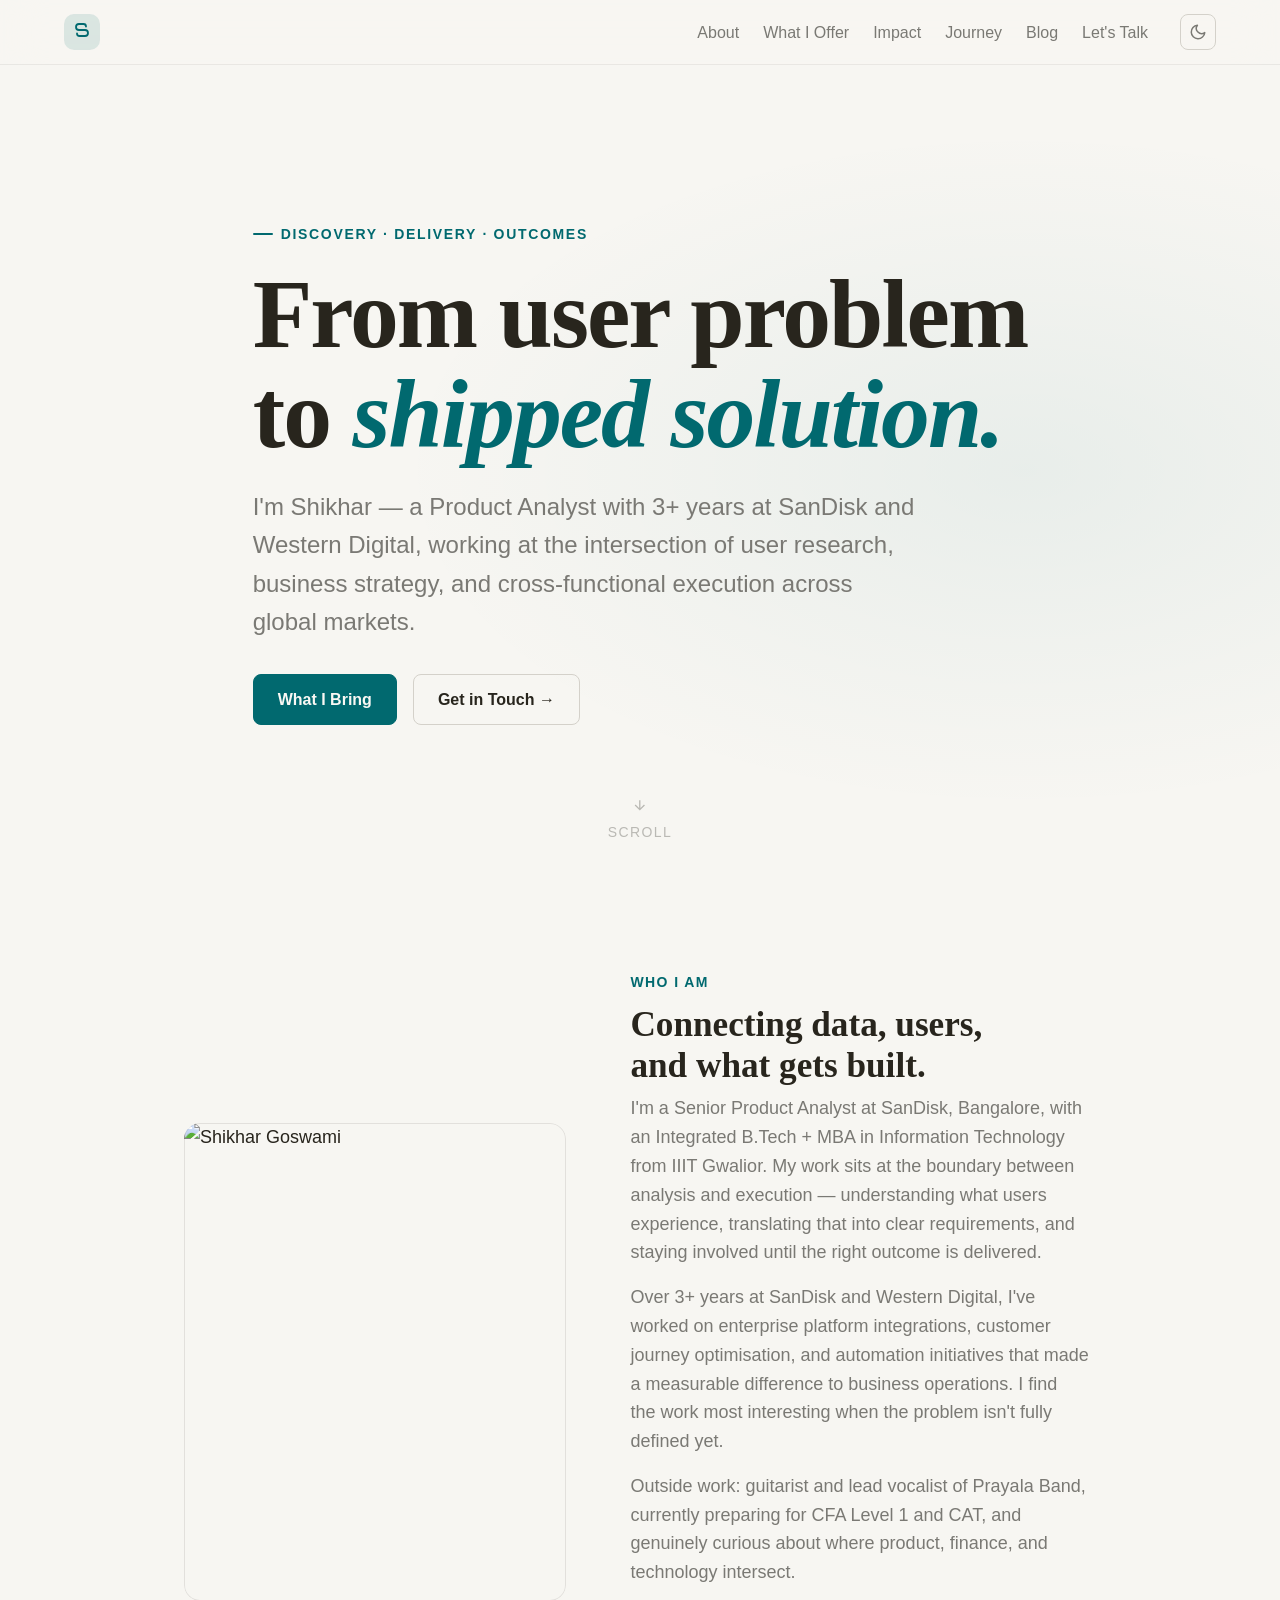
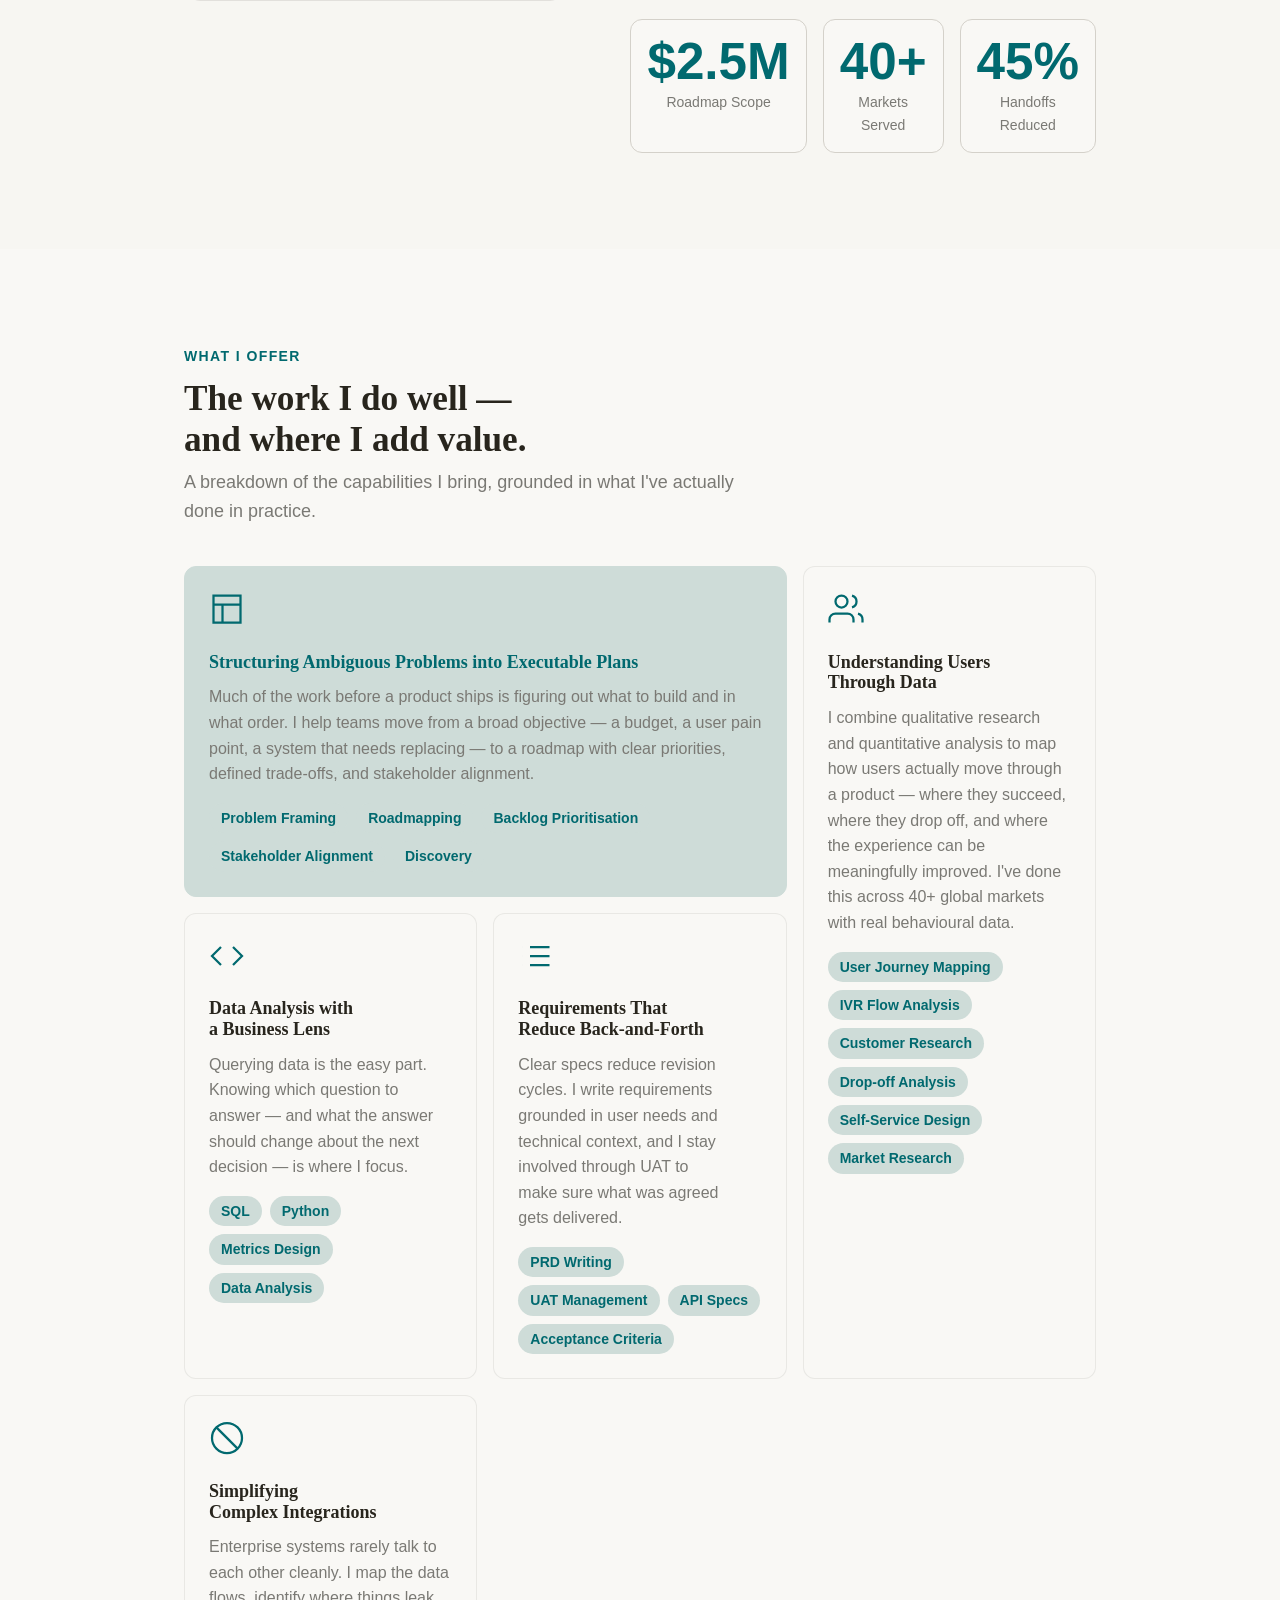
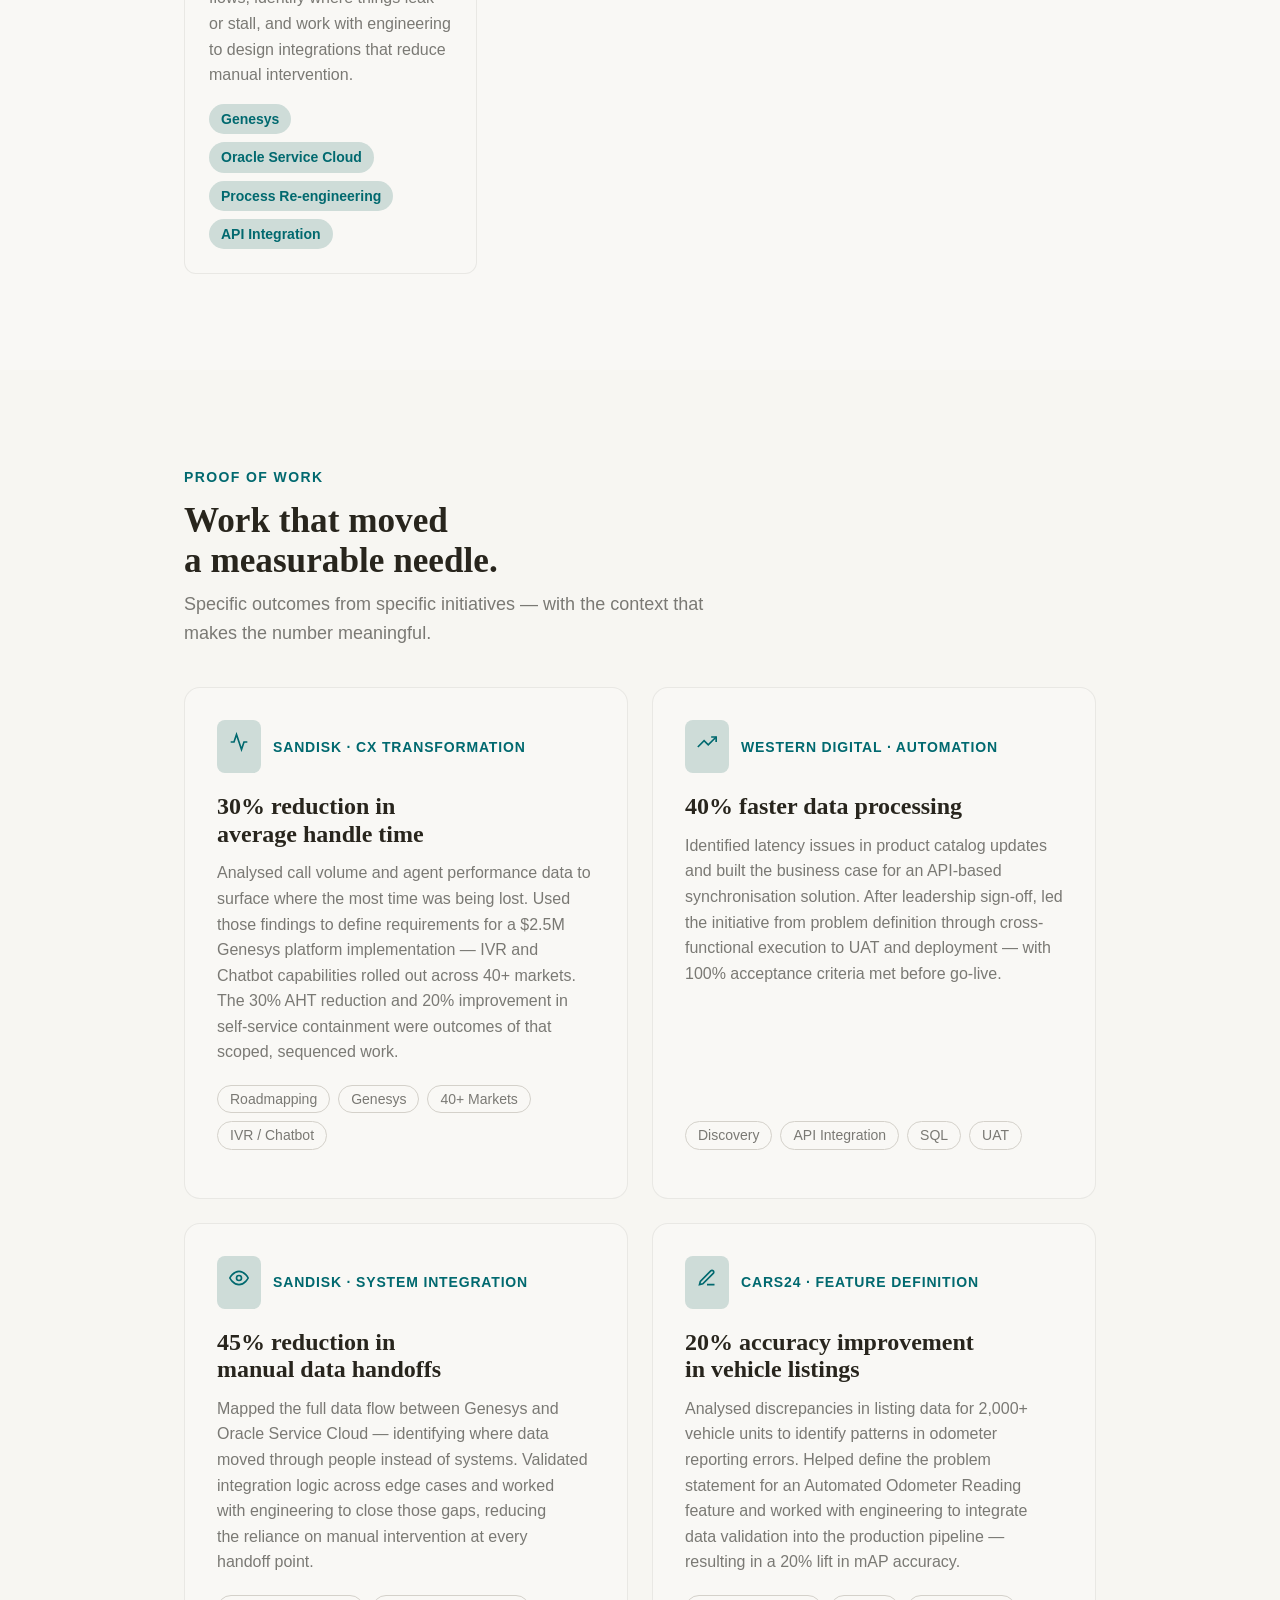
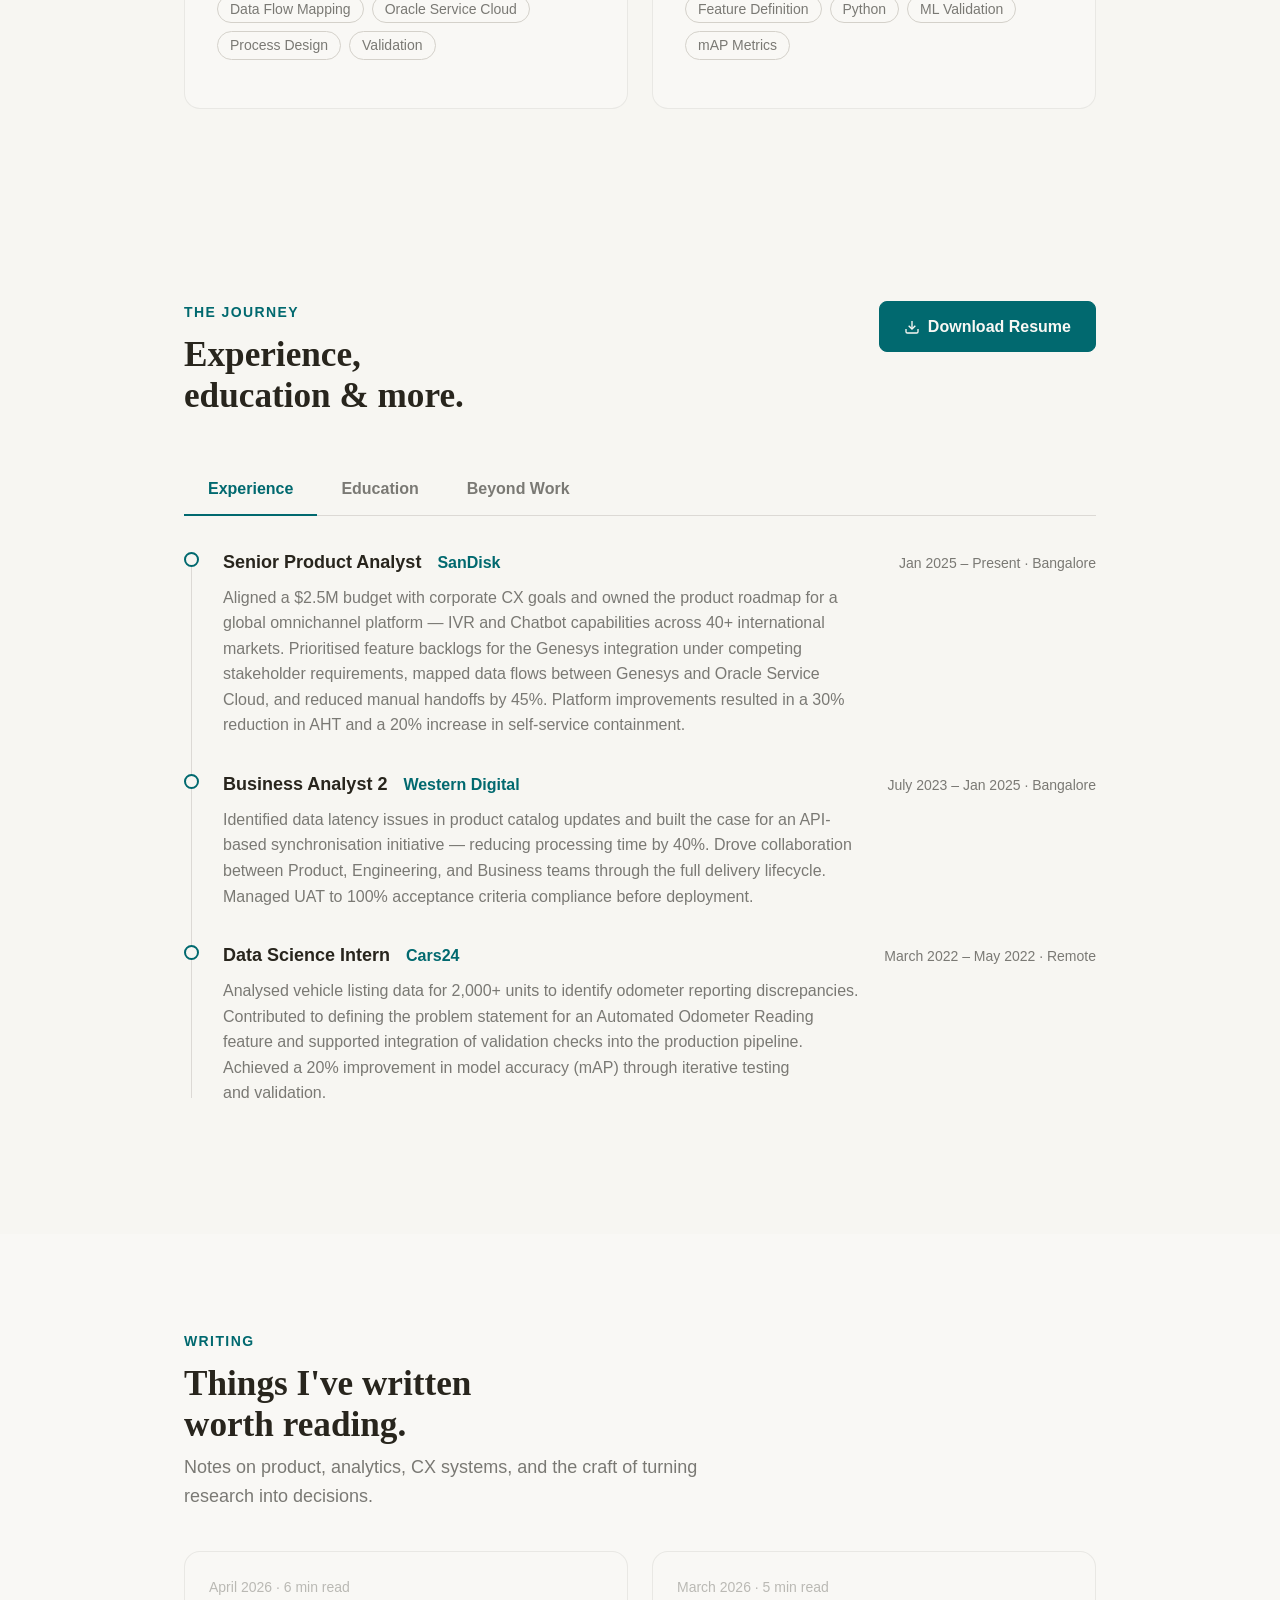
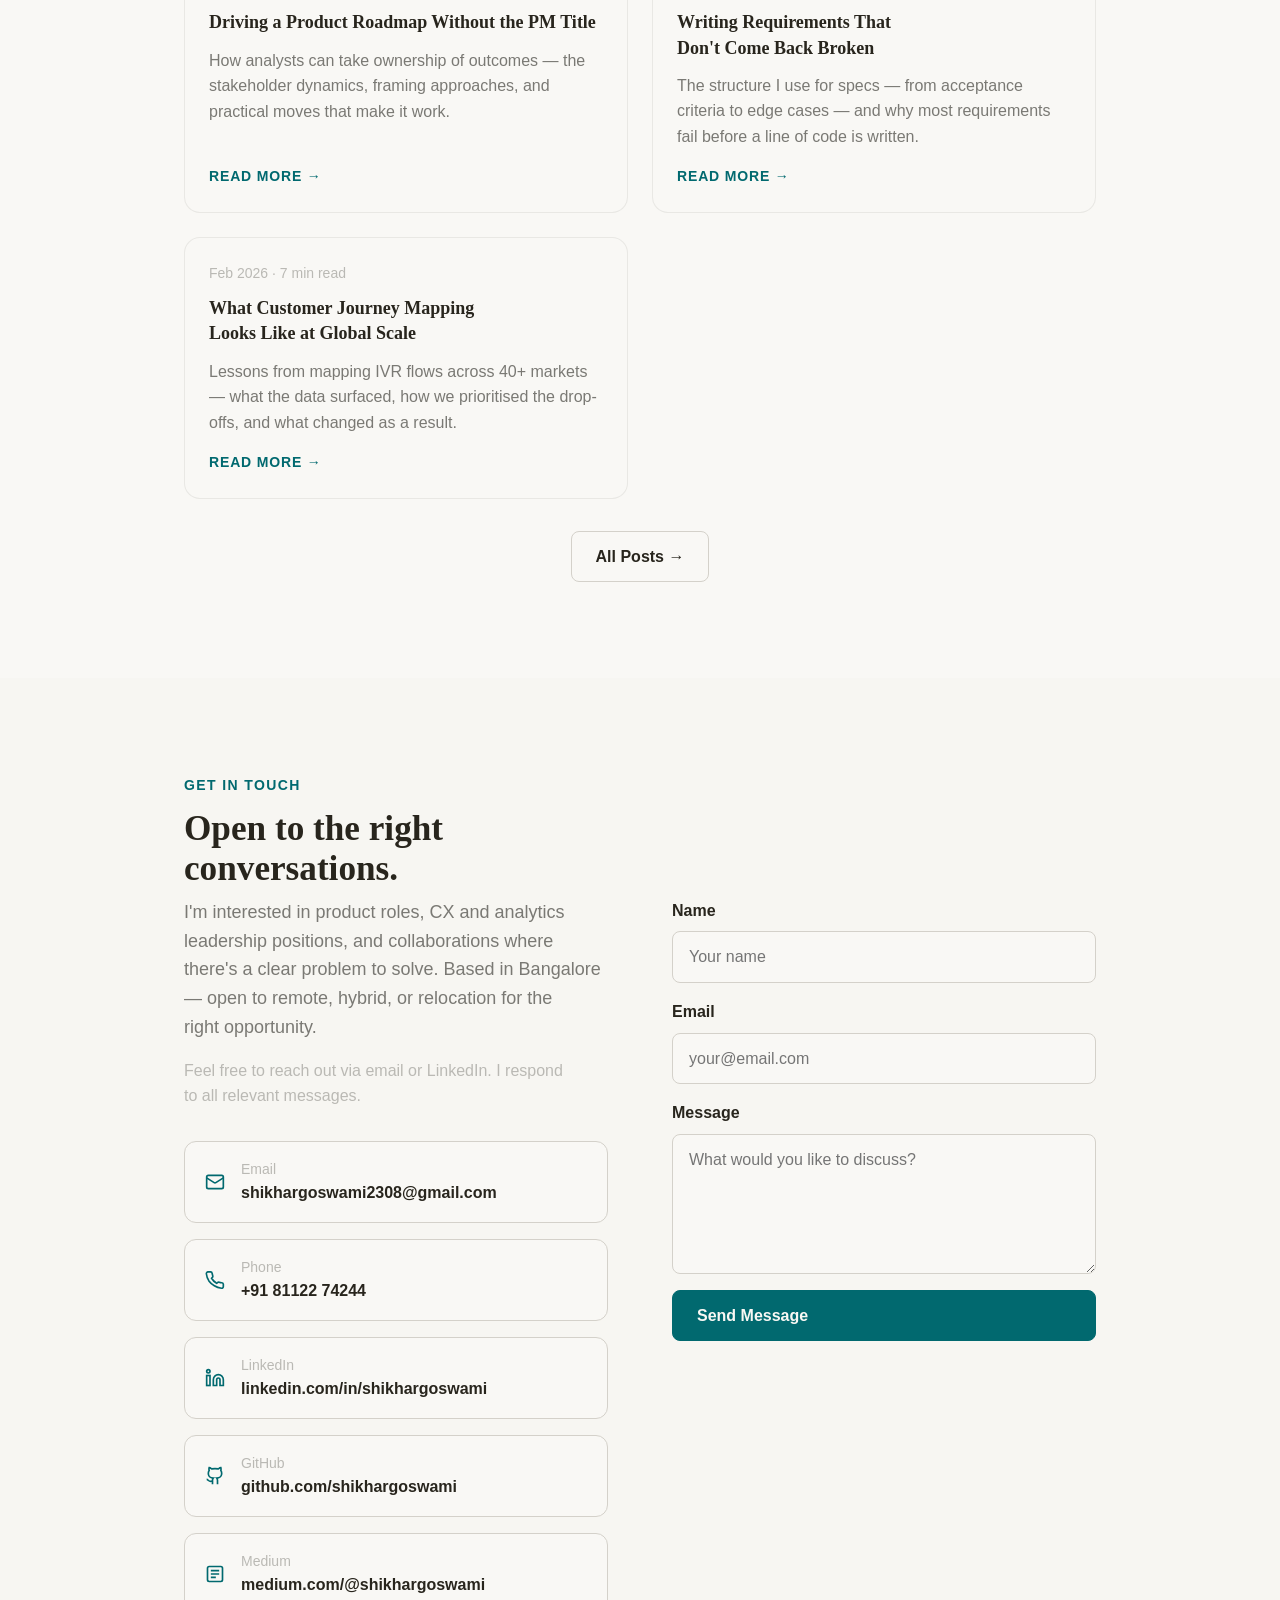
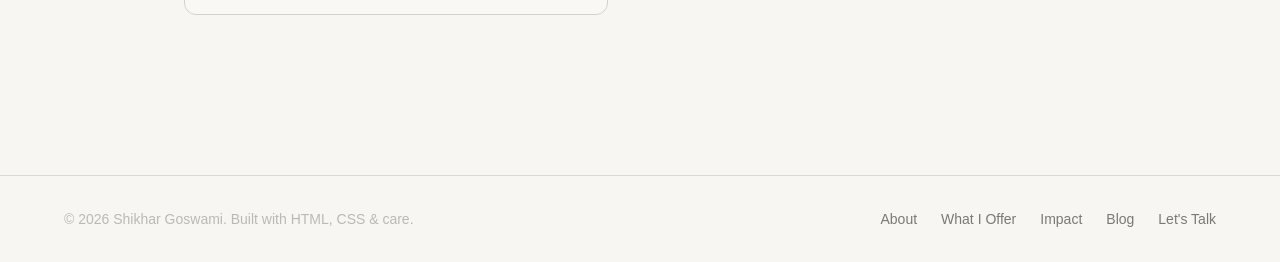
==== commit 59128704: "Reframed text" ====
--- a/index.html
+++ b/index.html
@@ -3,47 +3,37 @@
 <head>
   <meta charset="UTF-8" />
   <meta name="viewport" content="width=device-width, initial-scale=1.0" />
-  <meta name="description" content="[Your Name] — Business Analyst, Product Strategist & Builder from Jaipur." />
-  <meta property="og:title" content="[Your Name] — Portfolio" />
-  <meta property="og:description" content="BA → PM → Builder. Exploring products, markets & ideas from Jaipur." />
+  <meta name="description" content="Shikhar Goswami — Product Analyst with 3+ years bridging user needs, business goals, and engineering execution across global markets." />
+  <meta property="og:title" content="Shikhar Goswami — Product & Analytics" />
+  <meta property="og:description" content="From discovery to delivery — turning complex problems into measurable outcomes." />
   <meta property="og:type" content="website" />
 
-  <!-- Fonts -->
   <link href="https://api.fontshare.com/v2/css?f[]=clash-display@500,600,700&f[]=satoshi@400,500,700&display=swap" rel="stylesheet">
-
-  <!-- Icons -->
   <script src="https://unpkg.com/lucide@latest/dist/umd/lucide.min.js"></script>
-
-  <!-- GSAP (optional animations) -->
   <script src="https://cdnjs.cloudflare.com/ajax/libs/gsap/3.12.5/gsap.min.js" defer></script>
   <script src="https://cdnjs.cloudflare.com/ajax/libs/gsap/3.12.5/ScrollTrigger.min.js" defer></script>
-
   <link rel="stylesheet" href="./assets/css/style.css" />
-  <title>[Your Name] — Portfolio</title>
+  <title>Shikhar Goswami — Product & Analytics</title>
 </head>
 <body>
-  <!-- SKIP LINK -->
   <a href="#main" class="skip-link">Skip to main content</a>
 
   <!-- HEADER -->
   <header class="header" id="header">
     <nav class="nav">
-      <a href="#" class="nav-logo" aria-label="Home — [Your Name]">
+      <a href="#" class="nav-logo" aria-label="Home — Shikhar Goswami">
         <svg width="36" height="36" viewBox="0 0 36 36" fill="none" xmlns="http://www.w3.org/2000/svg" aria-hidden="true">
           <rect width="36" height="36" rx="10" fill="var(--color-primary)" opacity="0.12"/>
-          <rect x="8" y="17" width="10" height="2" rx="1" fill="var(--color-primary)"/>
-          <rect x="20" y="13" width="2" height="10" rx="1" fill="var(--color-primary)"/>
-          <rect x="20" y="13" width="8" height="2" rx="1" fill="var(--color-primary)"/>
-          <rect x="20" y="17" width="6" height="2" rx="1" fill="var(--color-primary)"/>
+          <path d="M22 12.5C22 11.1 20.9 10 19.5 10H15C13.3 10 12 11.3 12 13C12 14.7 13.3 16 15 16H21C22.7 16 24 17.3 24 19C24 20.7 22.7 22 21 22H15.5C14.1 22 13 20.9 13 19.5" stroke="var(--color-primary)" stroke-width="1.8" stroke-linecap="round"/>
         </svg>
       </a>
       <ul class="nav-links" role="list">
         <li><a href="#about">About</a></li>
-        <li><a href="#skills">Skills</a></li>
-        <li><a href="#projects">Projects</a></li>
-        <li><a href="#resume">Resume</a></li>
+        <li><a href="#offer">What I Offer</a></li>
+        <li><a href="#impact">Impact</a></li>
+        <li><a href="#resume">Journey</a></li>
         <li><a href="#blog">Blog</a></li>
-        <li><a href="#contact">Contact</a></li>
+        <li><a href="#contact">Let's Talk</a></li>
       </ul>
       <div class="nav-actions">
         <button class="theme-toggle" data-theme-toggle aria-label="Switch to dark mode"></button>
@@ -59,16 +49,17 @@
     <!-- ══ HERO ═══════════════════════════════════════════════════ -->
     <section class="hero" id="home">
       <div class="container hero-inner">
-        <span class="hero-tag">Business Analyst · Product Builder · Founder</span>
+        <span class="hero-tag">Discovery · Delivery · Outcomes</span>
         <h1 class="hero-heading">
-          I turn data into<br><em>decisions.</em>
+          From user problem<br>to <em>shipped solution.</em>
         </h1>
         <p class="hero-sub">
-          2+ years building analytics systems, dashboards, and products.
-          Now building a rental startup and exploring the PM path — from Jaipur.
+          I'm Shikhar — a Product Analyst with 3+ years at SanDisk and Western Digital,
+          working at the intersection of user research, business strategy, and
+          cross-functional execution across global markets.
         </p>
         <div class="hero-actions">
-          <a href="#projects" class="btn btn-primary">View My Work</a>
+          <a href="#offer" class="btn btn-primary">What I Bring</a>
           <a href="#contact" class="btn btn-ghost">Get in Touch →</a>
         </div>
       </div>
@@ -82,178 +73,261 @@
     <section class="about section" id="about">
       <div class="container about-grid">
         <div class="about-image-wrap">
-          <!-- Replace src with your photo -->
-          <img src="https://picsum.photos/seed/portrait/600/750"
-               alt="[Your Name] — portrait"
+          <img src="https://picsum.photos/seed/shikhar/600/750"
+               alt="Shikhar Goswami"
                width="600" height="750" loading="lazy">
         </div>
         <div class="about-text">
-          <span class="section-label">About Me</span>
-          <h2 class="section-title">Analyst by craft,<br>builder by choice.</h2>
+          <span class="section-label">Who I Am</span>
+          <h2 class="section-title">Connecting data, users,<br>and what gets built.</h2>
           <p>
-            I'm a Business Analyst with a BTech in IT and an MBA, currently working on analytics
-            infrastructure, process automation, and product strategy. I live at the intersection of
-            data, systems, and ideas.
+            I'm a Senior Product Analyst at SanDisk, Bangalore, with an Integrated
+            B.Tech + MBA in Information Technology from IIIT Gwalior. My work
+            sits at the boundary between analysis and execution — understanding
+            what users experience, translating that into clear requirements, and
+            staying involved until the right outcome is delivered.
           </p>
           <p>
-            Outside work, I'm building a P2P rental marketplace, preparing for CFA &amp; CAT,
-            playing guitar, and producing music in Logic Pro. I believe the best products are
-            built by people who understand both the numbers and the narrative.
+            Over 3+ years at SanDisk and Western Digital, I've worked on enterprise
+            platform integrations, customer journey optimisation, and automation
+            initiatives that made a measurable difference to business operations.
+            I find the work most interesting when the problem isn't fully defined yet.
+          </p>
+          <p>
+            Outside work: guitarist and lead vocalist of Prayala Band, currently
+            preparing for CFA Level 1 and CAT, and genuinely curious about where
+            product, finance, and technology intersect.
           </p>
           <div class="about-stats">
             <div class="stat-card">
-              <div class="stat-number">2+</div>
-              <div class="stat-label">Years Experience</div>
+              <div class="stat-number">$2.5M</div>
+              <div class="stat-label">Roadmap Scope</div>
             </div>
             <div class="stat-card">
-              <div class="stat-number">8+</div>
-              <div class="stat-label">Projects Built</div>
+              <div class="stat-number">40+</div>
+              <div class="stat-label">Markets Served</div>
             </div>
             <div class="stat-card">
-              <div class="stat-number">5</div>
-              <div class="stat-label">Tech Stacks</div>
+              <div class="stat-number">45%</div>
+              <div class="stat-label">Handoffs Reduced</div>
             </div>
           </div>
         </div>
       </div>
     </section>
 
-    <!-- ══ SKILLS ═════════════════════════════════════════════════ -->
-    <section class="skills section" id="skills">
+    <!-- ══ WHAT I OFFER ═══════════════════════════════════════════ -->
+    <section class="skills section" id="offer" style="background:var(--color-surface);">
       <div class="container">
-        <span class="section-label">What I Work With</span>
-        <h2 class="section-title">Skills & Toolkit</h2>
+        <span class="section-label">What I Offer</span>
+        <h2 class="section-title">The work I do well —<br>and where I add value.</h2>
+        <p class="section-desc">
+          A breakdown of the capabilities I bring, grounded in
+          what I've actually done in practice.
+        </p>
         <div class="skills-bento">
-          <!-- Wide card -->
-          <div class="skill-card skill-card--wide">
-            <svg class="skill-card-icon" viewBox="0 0 24 24" fill="none" stroke="currentColor" stroke-width="1.5"><path d="M3 3h18v18H3z"/><path d="M3 9h18M9 21V9"/></svg>
-            <h3>Data & Analytics</h3>
-            <p style="font-size:var(--text-sm);color:var(--color-text-muted)">Designing metrics frameworks, building dashboards, and turning raw data into decisions.</p>
+
+          <div class="skill-card skill-card--wide" style="background:var(--color-primary-highlight);border-color:var(--color-primary-highlight);">
+            <svg class="skill-card-icon" viewBox="0 0 24 24" fill="none" stroke="var(--color-primary)" stroke-width="1.5"><path d="M3 3h18v18H3z"/><path d="M3 9h18M9 21V9"/></svg>
+            <h3 style="color:var(--color-primary)">Structuring Ambiguous Problems into Executable Plans</h3>
+            <p style="font-size:var(--text-sm);color:var(--color-text-muted)">
+              Much of the work before a product ships is figuring out what to build
+              and in what order. I help teams move from a broad objective — a budget,
+              a user pain point, a system that needs replacing — to a roadmap with
+              clear priorities, defined trade-offs, and stakeholder alignment.
+            </p>
             <div class="skill-tags">
-              <span class="tag">SQL</span><span class="tag">Python</span>
-              <span class="tag">PowerBI</span><span class="tag">Tableau</span>
-              <span class="tag">Pandas</span><span class="tag">Excel</span>
-            </div>
-          </div>
-          <!-- Tall card -->
+              <span class="tag">Problem Framing</span>
+              <span class="tag">Roadmapping</span>
+              <span class="tag">Backlog Prioritisation</span>
+              <span class="tag">Stakeholder Alignment</span>
+              <span class="tag">Discovery</span>
+            </div>
+          </div>
+
           <div class="skill-card skill-card--tall">
-            <svg class="skill-card-icon" viewBox="0 0 24 24" fill="none" stroke="currentColor" stroke-width="1.5"><rect x="2" y="3" width="20" height="14" rx="2"/><path d="M8 21h8M12 17v4"/></svg>
-            <h3>Product & Strategy</h3>
-            <p style="font-size:var(--text-sm);color:var(--color-text-muted)">PRDs, roadmaps, user research, and go-to-market.</p>
+            <svg class="skill-card-icon" viewBox="0 0 24 24" fill="none" stroke="currentColor" stroke-width="1.5"><path d="M17 21v-2a4 4 0 0 0-4-4H5a4 4 0 0 0-4 4v2"/><circle cx="9" cy="7" r="4"/><path d="M23 21v-2a4 4 0 0 0-3-3.87"/><path d="M16 3.13a4 4 0 0 1 0 7.75"/></svg>
+            <h3>Understanding Users<br>Through Data</h3>
+            <p style="font-size:var(--text-sm);color:var(--color-text-muted)">
+              I combine qualitative research and quantitative analysis to map
+              how users actually move through a product — where they succeed,
+              where they drop off, and where the experience can be meaningfully improved.
+              I've done this across 40+ global markets with real behavioural data.
+            </p>
             <div class="skill-tags">
-              <span class="tag">Product Thinking</span>
-              <span class="tag">User Research</span>
-              <span class="tag">Roadmapping</span>
-              <span class="tag">Figma</span>
-              <span class="tag">Notion</span>
-            </div>
-          </div>
-          <!-- Regular cards -->
+              <span class="tag">User Journey Mapping</span>
+              <span class="tag">IVR Flow Analysis</span>
+              <span class="tag">Customer Research</span>
+              <span class="tag">Drop-off Analysis</span>
+              <span class="tag">Self-Service Design</span>
+              <span class="tag">Market Research</span>
+            </div>
+          </div>
+
           <div class="skill-card">
             <svg class="skill-card-icon" viewBox="0 0 24 24" fill="none" stroke="currentColor" stroke-width="1.5"><polyline points="16 18 22 12 16 6"/><polyline points="8 6 2 12 8 18"/></svg>
-            <h3>Engineering</h3>
+            <h3>Data Analysis with<br>a Business Lens</h3>
+            <p style="font-size:var(--text-sm);color:var(--color-text-muted);margin-bottom:var(--space-3)">
+              Querying data is the easy part. Knowing which question to answer —
+              and what the answer should change about the next decision —
+              is where I focus.
+            </p>
             <div class="skill-tags">
-              <span class="tag">React Native</span><span class="tag">Node.js</span>
-              <span class="tag">PostgreSQL</span><span class="tag">PHP</span>
-              <span class="tag">GitHub</span>
-            </div>
-          </div>
+              <span class="tag">SQL</span>
+              <span class="tag">Python</span>
+              <span class="tag">Metrics Design</span>
+              <span class="tag">Data Analysis</span>
+            </div>
+          </div>
+
           <div class="skill-card">
-            <svg class="skill-card-icon" viewBox="0 0 24 24" fill="none" stroke="currentColor" stroke-width="1.5"><circle cx="12" cy="12" r="10"/><path d="M12 8v4l3 3"/></svg>
-            <h3>Operations & CRM</h3>
+            <svg class="skill-card-icon" viewBox="0 0 24 24" fill="none" stroke="currentColor" stroke-width="1.5"><path d="M8 6h13M8 12h13M8 18h13M3 6h.01M3 12h.01M3 18h.01"/></svg>
+            <h3>Requirements That<br>Reduce Back-and-Forth</h3>
+            <p style="font-size:var(--text-sm);color:var(--color-text-muted);margin-bottom:var(--space-3)">
+              Clear specs reduce revision cycles. I write requirements grounded
+              in user needs and technical context, and I stay involved through
+              UAT to make sure what was agreed gets delivered.
+            </p>
             <div class="skill-tags">
+              <span class="tag">PRD Writing</span>
+              <span class="tag">UAT Management</span>
+              <span class="tag">API Specs</span>
+              <span class="tag">Acceptance Criteria</span>
+            </div>
+          </div>
+
+          <div class="skill-card">
+            <svg class="skill-card-icon" viewBox="0 0 24 24" fill="none" stroke="currentColor" stroke-width="1.5"><circle cx="12" cy="12" r="10"/><path d="m4.93 4.93 14.14 14.14"/></svg>
+            <h3>Simplifying<br>Complex Integrations</h3>
+            <p style="font-size:var(--text-sm);color:var(--color-text-muted);margin-bottom:var(--space-3)">
+              Enterprise systems rarely talk to each other cleanly. I map the
+              data flows, identify where things leak or stall, and work with
+              engineering to design integrations that reduce manual intervention.
+            </p>
+            <div class="skill-tags">
+              <span class="tag">Genesys</span>
               <span class="tag">Oracle Service Cloud</span>
-              <span class="tag">Genesys</span>
-              <span class="tag">ServiceNow</span>
-              <span class="tag">Process Design</span>
-            </div>
-          </div>
-          <div class="skill-card">
-            <svg class="skill-card-icon" viewBox="0 0 24 24" fill="none" stroke="currentColor" stroke-width="1.5"><line x1="12" y1="2" x2="12" y2="6"/><line x1="12" y1="18" x2="12" y2="22"/><line x1="4.93" y1="4.93" x2="7.76" y2="7.76"/><line x1="16.24" y1="16.24" x2="19.07" y2="19.07"/><line x1="2" y1="12" x2="6" y2="12"/><line x1="18" y1="12" x2="22" y2="12"/></svg>
-            <h3>Finance & Markets</h3>
-            <div class="skill-tags">
-              <span class="tag">Financial Analysis</span>
-              <span class="tag">Trading</span>
-              <span class="tag">CFA L1 Prep</span>
-              <span class="tag">Valuation</span>
-            </div>
-          </div>
+              <span class="tag">Process Re-engineering</span>
+              <span class="tag">API Integration</span>
+            </div>
+          </div>
+
         </div>
       </div>
     </section>
 
-    <!-- ══ PROJECTS ═══════════════════════════════════════════════ -->
-    <section class="projects section" id="projects">
+    <!-- ══ IMPACT ═════════════════════════════════════════════════ -->
+    <section class="section" id="impact">
       <div class="container">
-        <span class="section-label">What I've Built</span>
-        <h2 class="section-title">Projects</h2>
-        <p class="section-desc">A selection of things I've designed, built, and shipped.</p>
-        <div class="projects-grid">
-
-          <article class="project-card">
-            <div class="project-image">
-              <img src="https://picsum.photos/seed/rental/600/380"
-                   alt="Rental Platform UI"
-                   width="600" height="380" loading="lazy">
-            </div>
-            <div class="project-body">
-              <span class="project-tag">Startup · Full Stack</span>
-              <h3 class="project-title">P2P Rental Marketplace</h3>
-              <p class="project-desc">A platform connecting property owners with renters — real-time listings, booking flows, and payments.</p>
-              <div class="project-tech">
-                <span class="tech-chip">React Native</span>
-                <span class="tech-chip">Node.js</span>
-                <span class="tech-chip">PostgreSQL</span>
-              </div>
-              <div class="project-links">
-                <a href="#" class="btn btn-primary btn-sm" target="_blank" rel="noopener">Live Demo</a>
-                <a href="https://github.com/YOUR_USERNAME" class="btn btn-ghost btn-sm" target="_blank" rel="noopener">GitHub</a>
-              </div>
-            </div>
-          </article>
-
-          <article class="project-card">
-            <div class="project-image">
-              <img src="https://picsum.photos/seed/dashboard/600/380"
-                   alt="Analytics Dashboard"
-                   width="600" height="380" loading="lazy">
-            </div>
-            <div class="project-body">
-              <span class="project-tag">Analytics · PowerBI</span>
-              <h3 class="project-title">Operations Analytics Dashboard</h3>
-              <p class="project-desc">End-to-end warranty and RMA metrics dashboard reducing manual reporting time by 60%.</p>
-              <div class="project-tech">
-                <span class="tech-chip">PowerBI</span>
+        <span class="section-label">Proof of Work</span>
+        <h2 class="section-title">Work that moved<br>a measurable needle.</h2>
+        <p class="section-desc">
+          Specific outcomes from specific initiatives — with the context
+          that makes the number meaningful.
+        </p>
+
+        <div style="display:grid;grid-template-columns:repeat(auto-fill,minmax(min(440px,100%),1fr));gap:var(--space-6);margin-top:var(--space-8)">
+
+          <div class="project-card" style="pointer-events:none;cursor:default;">
+            <div class="project-body" style="padding:var(--space-8);">
+              <div style="display:flex;align-items:center;gap:var(--space-3);margin-bottom:var(--space-5)">
+                <div style="background:var(--color-primary-highlight);border-radius:var(--radius-md);padding:var(--space-3);color:var(--color-primary)">
+                  <svg width="20" height="20" viewBox="0 0 24 24" fill="none" stroke="currentColor" stroke-width="2"><path d="M22 12h-4l-3 9L9 3l-3 9H2"/></svg>
+                </div>
+                <span class="project-tag" style="margin:0">SanDisk · CX Transformation</span>
+              </div>
+              <h3 class="project-title">30% reduction in average handle time</h3>
+              <p class="project-desc">
+                Analysed call volume and agent performance data to surface where
+                the most time was being lost. Used those findings to define
+                requirements for a $2.5M Genesys platform implementation —
+                IVR and Chatbot capabilities rolled out across 40+ markets.
+                The 30% AHT reduction and 20% improvement in self-service
+                containment were outcomes of that scoped, sequenced work.
+              </p>
+              <div class="project-tech" style="margin-top:auto">
+                <span class="tech-chip">Roadmapping</span>
+                <span class="tech-chip">Genesys</span>
+                <span class="tech-chip">40+ Markets</span>
+                <span class="tech-chip">IVR / Chatbot</span>
+              </div>
+            </div>
+          </div>
+
+          <div class="project-card" style="pointer-events:none;cursor:default;">
+            <div class="project-body" style="padding:var(--space-8);">
+              <div style="display:flex;align-items:center;gap:var(--space-3);margin-bottom:var(--space-5)">
+                <div style="background:var(--color-primary-highlight);border-radius:var(--radius-md);padding:var(--space-3);color:var(--color-primary)">
+                  <svg width="20" height="20" viewBox="0 0 24 24" fill="none" stroke="currentColor" stroke-width="2"><polyline points="23 6 13.5 15.5 8.5 10.5 1 18"/><polyline points="17 6 23 6 23 12"/></svg>
+                </div>
+                <span class="project-tag" style="margin:0">Western Digital · Automation</span>
+              </div>
+              <h3 class="project-title">40% faster data processing</h3>
+              <p class="project-desc">
+                Identified latency issues in product catalog updates and built
+                the business case for an API-based synchronisation solution.
+                After leadership sign-off, led the initiative from problem
+                definition through cross-functional execution to UAT and
+                deployment — with 100% acceptance criteria met before go-live.
+              </p>
+              <div class="project-tech" style="margin-top:auto">
+                <span class="tech-chip">Discovery</span>
+                <span class="tech-chip">API Integration</span>
                 <span class="tech-chip">SQL</span>
+                <span class="tech-chip">UAT</span>
+              </div>
+            </div>
+          </div>
+
+          <div class="project-card" style="pointer-events:none;cursor:default;">
+            <div class="project-body" style="padding:var(--space-8);">
+              <div style="display:flex;align-items:center;gap:var(--space-3);margin-bottom:var(--space-5)">
+                <div style="background:var(--color-primary-highlight);border-radius:var(--radius-md);padding:var(--space-3);color:var(--color-primary)">
+                  <svg width="20" height="20" viewBox="0 0 24 24" fill="none" stroke="currentColor" stroke-width="2"><path d="M1 12s4-8 11-8 11 8 11 8-4 8-11 8-11-8-11-8z"/><circle cx="12" cy="12" r="3"/></svg>
+                </div>
+                <span class="project-tag" style="margin:0">SanDisk · System Integration</span>
+              </div>
+              <h3 class="project-title">45% reduction in manual data handoffs</h3>
+              <p class="project-desc">
+                Mapped the full data flow between Genesys and Oracle Service
+                Cloud — identifying where data moved through people instead of
+                systems. Validated integration logic across edge cases and worked
+                with engineering to close those gaps, reducing the reliance on
+                manual intervention at every handoff point.
+              </p>
+              <div class="project-tech" style="margin-top:auto">
+                <span class="tech-chip">Data Flow Mapping</span>
+                <span class="tech-chip">Oracle Service Cloud</span>
+                <span class="tech-chip">Process Design</span>
+                <span class="tech-chip">Validation</span>
+              </div>
+            </div>
+          </div>
+
+          <div class="project-card" style="pointer-events:none;cursor:default;">
+            <div class="project-body" style="padding:var(--space-8);">
+              <div style="display:flex;align-items:center;gap:var(--space-3);margin-bottom:var(--space-5)">
+                <div style="background:var(--color-primary-highlight);border-radius:var(--radius-md);padding:var(--space-3);color:var(--color-primary)">
+                  <svg width="20" height="20" viewBox="0 0 24 24" fill="none" stroke="currentColor" stroke-width="2"><path d="M12 20h9"/><path d="M16.5 3.5a2.121 2.121 0 0 1 3 3L7 19l-4 1 1-4L16.5 3.5z"/></svg>
+                </div>
+                <span class="project-tag" style="margin:0">Cars24 · Feature Definition</span>
+              </div>
+              <h3 class="project-title">20% accuracy improvement in vehicle listings</h3>
+              <p class="project-desc">
+                Analysed discrepancies in listing data for 2,000+ vehicle units
+                to identify patterns in odometer reporting errors. Helped define
+                the problem statement for an Automated Odometer Reading feature
+                and worked with engineering to integrate data validation into
+                the production pipeline — resulting in a 20% lift in mAP accuracy.
+              </p>
+              <div class="project-tech" style="margin-top:auto">
+                <span class="tech-chip">Feature Definition</span>
                 <span class="tech-chip">Python</span>
-              </div>
-              <div class="project-links">
-                <a href="#" class="btn btn-primary btn-sm" target="_blank" rel="noopener">Case Study</a>
-                <a href="https://github.com/YOUR_USERNAME" class="btn btn-ghost btn-sm" target="_blank" rel="noopener">GitHub</a>
-              </div>
-            </div>
-          </article>
-
-          <article class="project-card">
-            <div class="project-image">
-              <img src="https://picsum.photos/seed/finance/600/380"
-                   alt="Finance Tool"
-                   width="600" height="380" loading="lazy">
-            </div>
-            <div class="project-body">
-              <span class="project-tag">Finance · Python</span>
-              <h3 class="project-title">Stock Screener & Analyzer</h3>
-              <p class="project-desc">Python-based stock screening tool with technical indicators, fundamental filters, and automated alerts.</p>
-              <div class="project-tech">
-                <span class="tech-chip">Python</span>
-                <span class="tech-chip">Pandas</span>
-                <span class="tech-chip">Plotly</span>
-              </div>
-              <div class="project-links">
-                <a href="https://github.com/YOUR_USERNAME" class="btn btn-primary btn-sm" target="_blank" rel="noopener">GitHub</a>
-              </div>
-            </div>
-          </article>
+                <span class="tech-chip">ML Validation</span>
+                <span class="tech-chip">mAP Metrics</span>
+              </div>
+            </div>
+          </div>
 
         </div>
       </div>
@@ -264,45 +338,83 @@
       <div class="container">
         <div class="resume-header">
           <div>
-            <span class="section-label">Career</span>
-            <h2 class="section-title">Resume</h2>
-          </div>
-          <a href="./assets/resume.pdf" class="btn btn-primary" download>
+            <span class="section-label">The Journey</span>
+            <h2 class="section-title">Experience,<br>education & more.</h2>
+          </div>
+          <a href="./assets/Shikhar_Goswami_Resume__PM.pdf" class="btn btn-primary" download>
             <svg width="16" height="16" viewBox="0 0 24 24" fill="none" stroke="currentColor" stroke-width="2"><path d="M21 15v4a2 2 0 0 1-2 2H5a2 2 0 0 1-2-2v-4"/><polyline points="7 10 12 15 17 10"/><line x1="12" y1="15" x2="12" y2="3"/></svg>
-            Download PDF
+            Download Resume
           </a>
         </div>
 
         <div class="resume-tabs" role="tablist">
           <button class="resume-tab active" data-tab="experience" role="tab">Experience</button>
           <button class="resume-tab" data-tab="education" role="tab">Education</button>
-          <button class="resume-tab" data-tab="certifications" role="tab">Certifications</button>
+          <button class="resume-tab" data-tab="extras" role="tab">Beyond Work</button>
         </div>
 
         <div id="panel-experience" class="resume-panel active">
           <div class="resume-timeline">
-            <div class="resume-item">
-              <div class="resume-dot"></div>
-              <div class="resume-content">
-                <div class="resume-meta">
-                  <span class="resume-title">Business Analyst</span>
-                  <span class="resume-company">Company Name</span>
-                  <span class="resume-date">2022 – Present</span>
-                </div>
-                <p class="resume-desc">Built analytics dashboards, automated warranty/RMA reporting workflows, worked with Oracle Service Cloud and CRM integrations.</p>
-              </div>
-            </div>
-            <div class="resume-item">
-              <div class="resume-dot"></div>
-              <div class="resume-content">
-                <div class="resume-meta">
-                  <span class="resume-title">Startup Co-Founder</span>
-                  <span class="resume-company">Rental Platform (Stealth)</span>
-                  <span class="resume-date">2024 – Present</span>
-                </div>
-                <p class="resume-desc">Building a P2P rental property marketplace — product strategy, full-stack development, and GTM planning.</p>
-              </div>
-            </div>
+
+            <div class="resume-item">
+              <div class="resume-dot"></div>
+              <div class="resume-content">
+                <div class="resume-meta">
+                  <span class="resume-title">Senior Product Analyst</span>
+                  <span class="resume-company">SanDisk</span>
+                  <span class="resume-date">Jan 2025 – Present · Bangalore</span>
+                </div>
+                <p class="resume-desc">
+                  Aligned a $2.5M budget with corporate CX goals and owned
+                  the product roadmap for a global omnichannel platform — IVR
+                  and Chatbot capabilities across 40+ international markets.
+                  Prioritised feature backlogs for the Genesys integration under
+                  competing stakeholder requirements, mapped data flows between
+                  Genesys and Oracle Service Cloud, and reduced manual handoffs
+                  by 45%. Platform improvements resulted in a 30% reduction in
+                  AHT and a 20% increase in self-service containment.
+                </p>
+              </div>
+            </div>
+
+            <div class="resume-item">
+              <div class="resume-dot"></div>
+              <div class="resume-content">
+                <div class="resume-meta">
+                  <span class="resume-title">Business Analyst 2</span>
+                  <span class="resume-company">Western Digital</span>
+                  <span class="resume-date">July 2023 – Jan 2025 · Bangalore</span>
+                </div>
+                <p class="resume-desc">
+                  Identified data latency issues in product catalog updates and
+                  built the case for an API-based synchronisation initiative —
+                  reducing processing time by 40%. Drove collaboration between
+                  Product, Engineering, and Business teams through the full
+                  delivery lifecycle. Managed UAT to 100% acceptance criteria
+                  compliance before deployment.
+                </p>
+              </div>
+            </div>
+
+            <div class="resume-item">
+              <div class="resume-dot"></div>
+              <div class="resume-content">
+                <div class="resume-meta">
+                  <span class="resume-title">Data Science Intern</span>
+                  <span class="resume-company">Cars24</span>
+                  <span class="resume-date">March 2022 – May 2022 · Remote</span>
+                </div>
+                <p class="resume-desc">
+                  Analysed vehicle listing data for 2,000+ units to identify
+                  odometer reporting discrepancies. Contributed to defining the
+                  problem statement for an Automated Odometer Reading feature
+                  and supported integration of validation checks into the
+                  production pipeline. Achieved a 20% improvement in model
+                  accuracy (mAP) through iterative testing and validation.
+                </p>
+              </div>
+            </div>
+
           </div>
         </div>
 
@@ -312,47 +424,62 @@
               <div class="resume-dot"></div>
               <div class="resume-content">
                 <div class="resume-meta">
-                  <span class="resume-title">MBA — General Management</span>
-                  <span class="resume-company">University Name</span>
-                  <span class="resume-date">2020 – 2022</span>
-                </div>
-                <p class="resume-desc">Focus on business strategy, finance, and operations management.</p>
-              </div>
-            </div>
-            <div class="resume-item">
-              <div class="resume-dot"></div>
-              <div class="resume-content">
-                <div class="resume-meta">
-                  <span class="resume-title">BTech — Information Technology</span>
-                  <span class="resume-company">University Name</span>
-                  <span class="resume-date">2016 – 2020</span>
-                </div>
-                <p class="resume-desc">Core programming, database management, and software systems fundamentals.</p>
-              </div>
-            </div>
-          </div>
-        </div>
-
-        <div id="panel-certifications" class="resume-panel">
+                  <span class="resume-title">Integrated B.Tech + MBA — Information Technology</span>
+                  <span class="resume-company">Indian Institute of Information Technology (IIIT), Gwalior</span>
+                  <span class="resume-date">2018 – 2023 · 7.25 CGPA</span>
+                </div>
+                <p class="resume-desc">
+                  A 5-year integrated programme combining technical depth with
+                  business fundamentals. Relevant coursework: Marketing Management,
+                  Product &amp; Brand Management, Strategic Management, Database
+                  Management Systems, Object Oriented Programming, Machine Learning,
+                  Data Analysis, and Project Management.
+                </p>
+              </div>
+            </div>
+          </div>
+        </div>
+
+        <div id="panel-extras" class="resume-panel">
           <div class="resume-timeline">
             <div class="resume-item">
               <div class="resume-dot"></div>
               <div class="resume-content">
                 <div class="resume-meta">
-                  <span class="resume-title">CFA Level 1</span>
-                  <span class="resume-company">CFA Institute</span>
-                  <span class="resume-date">In Progress</span>
-                </div>
-              </div>
-            </div>
-            <div class="resume-item">
-              <div class="resume-dot"></div>
-              <div class="resume-content">
-                <div class="resume-meta">
-                  <span class="resume-title">Add your certs here</span>
-                  <span class="resume-company">Issuer</span>
-                  <span class="resume-date">Year</span>
-                </div>
+                  <span class="resume-title">Lead Singer &amp; Guitarist · Prayala Band</span>
+                  <span class="resume-company">Best Performer, Open Mic'20</span>
+                </div>
+                <p class="resume-desc">Performed at multiple college festivals and events at IIIT Gwalior.</p>
+              </div>
+            </div>
+            <div class="resume-item">
+              <div class="resume-dot"></div>
+              <div class="resume-content">
+                <div class="resume-meta">
+                  <span class="resume-title">Sponsorship Head &amp; Event Head · Aurora'20</span>
+                  <span class="resume-company">IIIT Gwalior Annual Fest</span>
+                </div>
+                <p class="resume-desc">Managed sponsorship outreach and on-ground event coordination for the college's annual technical and cultural festival.</p>
+              </div>
+            </div>
+            <div class="resume-item">
+              <div class="resume-dot"></div>
+              <div class="resume-content">
+                <div class="resume-meta">
+                  <span class="resume-title">Social Media Head · Rotaract Club</span>
+                  <span class="resume-company">IIIT Gwalior</span>
+                </div>
+                <p class="resume-desc">Managed content strategy and community engagement across the club's social channels.</p>
+              </div>
+            </div>
+            <div class="resume-item">
+              <div class="resume-dot"></div>
+              <div class="resume-content">
+                <div class="resume-meta">
+                  <span class="resume-title">Currently Pursuing</span>
+                  <span class="resume-company">CFA Level 1 · CAT Preparation</span>
+                </div>
+                <p class="resume-desc">Building depth in financial analysis and quantitative reasoning alongside my professional work.</p>
               </div>
             </div>
           </div>
@@ -365,27 +492,34 @@
     <section class="section" id="blog" style="background:var(--color-surface);">
       <div class="container">
         <span class="section-label">Writing</span>
-        <h2 class="section-title">Blog</h2>
-        <p class="section-desc">Thoughts on products, markets, data, and building things.</p>
+        <h2 class="section-title">Things I've written<br>worth reading.</h2>
+        <p class="section-desc">
+          Notes on product, analytics, CX systems, and the craft
+          of turning research into decisions.
+        </p>
         <div class="blog-grid">
+
           <a href="./blog/post-template.html" class="blog-card">
-            <div class="blog-date">April 2026</div>
-            <h3 class="blog-card-title">How I Built an Operations Dashboard That Cut Reporting Time by 60%</h3>
-            <p class="blog-card-excerpt">A breakdown of the metrics design, SQL queries, and PowerBI architecture behind our internal analytics system.</p>
+            <div class="blog-date">April 2026 · 6 min read</div>
+            <h3 class="blog-card-title">Driving a Product Roadmap Without the PM Title</h3>
+            <p class="blog-card-excerpt">How analysts can take ownership of outcomes — the stakeholder dynamics, framing approaches, and practical moves that make it work.</p>
             <span class="blog-read-more">Read more →</span>
           </a>
+
           <a href="./blog/post-template.html" class="blog-card">
-            <div class="blog-date">March 2026</div>
-            <h3 class="blog-card-title">From BA to PM: What the Transition Actually Looks Like</h3>
-            <p class="blog-card-excerpt">The skills that carry over, the gaps that surprise you, and how to position yourself for the switch.</p>
+            <div class="blog-date">March 2026 · 5 min read</div>
+            <h3 class="blog-card-title">Writing Requirements That Don't Come Back Broken</h3>
+            <p class="blog-card-excerpt">The structure I use for specs — from acceptance criteria to edge cases — and why most requirements fail before a line of code is written.</p>
             <span class="blog-read-more">Read more →</span>
           </a>
+
           <a href="./blog/post-template.html" class="blog-card">
-            <div class="blog-date">Feb 2026</div>
-            <h3 class="blog-card-title">First Principles Thinking for Product Decisions</h3>
-            <p class="blog-card-excerpt">How stripping away assumptions helped us redesign our rental platform's core booking flow.</p>
+            <div class="blog-date">Feb 2026 · 7 min read</div>
+            <h3 class="blog-card-title">What Customer Journey Mapping Looks Like at Global Scale</h3>
+            <p class="blog-card-excerpt">Lessons from mapping IVR flows across 40+ markets — what the data surfaced, how we prioritised the drop-offs, and what changed as a result.</p>
             <span class="blog-read-more">Read more →</span>
           </a>
+
         </div>
         <div style="margin-top:var(--space-8);text-align:center;">
           <a href="./blog/index.html" class="btn btn-ghost">All Posts →</a>
@@ -396,33 +530,53 @@
     <!-- ══ CONTACT ════════════════════════════════════════════════ -->
     <section class="contact section" id="contact">
       <div class="container">
-        <span class="section-label">Let's Talk</span>
-        <h2 class="section-title">Get in Touch</h2>
+        <span class="section-label">Get in Touch</span>
+        <h2 class="section-title">Open to the right<br>conversations.</h2>
         <div class="contact-wrapper">
           <div>
-            <p style="color:var(--color-text-muted);max-width:42ch;margin-bottom:var(--space-8)">
-              Open to PM roles, IB analyst opportunities, collaborations on interesting products, or just a good conversation about markets and tech.
+            <p style="color:var(--color-text-muted);max-width:44ch;margin-bottom:var(--space-4)">
+              I'm interested in product roles, CX and analytics leadership
+              positions, and collaborations where there's a clear problem
+              to solve. Based in Bangalore — open to remote, hybrid,
+              or relocation for the right opportunity.
+            </p>
+            <p style="color:var(--color-text-faint);font-size:var(--text-sm);max-width:44ch;margin-bottom:var(--space-8)">
+              Feel free to reach out via email or LinkedIn. I respond to all relevant messages.
             </p>
             <div class="contact-links">
-              <a href="mailto:your@email.com" class="contact-link">
+              <a href="mailto:shikhargoswami2308@gmail.com" class="contact-link">
                 <svg class="contact-link-icon" width="20" height="20" viewBox="0 0 24 24" fill="none" stroke="currentColor" stroke-width="2"><rect x="2" y="4" width="20" height="16" rx="2"/><path d="m22 7-8.97 5.7a1.94 1.94 0 0 1-2.06 0L2 7"/></svg>
                 <div>
                   <div class="contact-link-label">Email</div>
-                  <div class="contact-link-value">your@email.com</div>
+                  <div class="contact-link-value">shikhargoswami2308@gmail.com</div>
                 </div>
               </a>
-              <a href="https://linkedin.com/in/YOUR_USERNAME" class="contact-link" target="_blank" rel="noopener">
+              <a href="tel:+918112274244" class="contact-link">
+                <svg class="contact-link-icon" width="20" height="20" viewBox="0 0 24 24" fill="none" stroke="currentColor" stroke-width="2"><path d="M22 16.92v3a2 2 0 0 1-2.18 2 19.79 19.79 0 0 1-8.63-3.07A19.5 19.5 0 0 1 4.69 13.1 19.79 19.79 0 0 1 1.61 4.48 2 2 0 0 1 3.6 2.27h3a2 2 0 0 1 2 1.72 12.84 12.84 0 0 0 .7 2.81 2 2 0 0 1-.45 2.11L7.91 9.91a16 16 0 0 0 6.08 6.08l1.02-.93a2 2 0 0 1 2.11-.45 12.84 12.84 0 0 0 2.81.7A2 2 0 0 1 22 16.92z"/></svg>
+                <div>
+                  <div class="contact-link-label">Phone</div>
+                  <div class="contact-link-value">+91 81122 74244</div>
+                </div>
+              </a>
+              <a href="https://linkedin.com/in/shikhargoswami" class="contact-link" target="_blank" rel="noopener">
                 <svg class="contact-link-icon" width="20" height="20" viewBox="0 0 24 24" fill="none" stroke="currentColor" stroke-width="2"><path d="M16 8a6 6 0 0 1 6 6v7h-4v-7a2 2 0 0 0-2-2 2 2 0 0 0-2 2v7h-4v-7a6 6 0 0 1 6-6z"/><rect x="2" y="9" width="4" height="12"/><circle cx="4" cy="4" r="2"/></svg>
                 <div>
                   <div class="contact-link-label">LinkedIn</div>
-                  <div class="contact-link-value">linkedin.com/in/YOUR_USERNAME</div>
+                  <div class="contact-link-value">linkedin.com/in/shikhargoswami</div>
                 </div>
               </a>
-              <a href="https://github.com/YOUR_USERNAME" class="contact-link" target="_blank" rel="noopener">
+              <a href="https://github.com/shikhargoswami" class="contact-link" target="_blank" rel="noopener">
                 <svg class="contact-link-icon" width="20" height="20" viewBox="0 0 24 24" fill="none" stroke="currentColor" stroke-width="2"><path d="M15 22v-4a4.8 4.8 0 0 0-1-3.5c3 0 6-2 6-5.5.08-1.25-.27-2.48-1-3.5.28-1.15.28-2.35 0-3.5 0 0-1 0-3 1.5-2.64-.5-5.36-.5-8 0C6 2 5 2 5 2c-.3 1.15-.3 2.35 0 3.5A5.403 5.403 0 0 0 4 9c0 3.5 3 5.5 6 5.5-.39.49-.68 1.05-.85 1.65-.17.6-.22 1.23-.15 1.85v4"/><path d="M9 18c-4.51 2-5-2-7-2"/></svg>
                 <div>
                   <div class="contact-link-label">GitHub</div>
-                  <div class="contact-link-value">github.com/YOUR_USERNAME</div>
+                  <div class="contact-link-value">github.com/shikhargoswami</div>
+                </div>
+              </a>
+              <a href="https://medium.com/@shikhargoswami" class="contact-link" target="_blank" rel="noopener">
+                <svg class="contact-link-icon" width="20" height="20" viewBox="0 0 24 24" fill="none" stroke="currentColor" stroke-width="2"><rect x="3" y="3" width="18" height="18" rx="2"/><path d="M7 8h10M7 12h10M7 16h6"/></svg>
+                <div>
+                  <div class="contact-link-label">Medium</div>
+                  <div class="contact-link-value">medium.com/@shikhargoswami</div>
                 </div>
               </a>
             </div>
@@ -439,7 +593,7 @@
             </div>
             <div class="form-group">
               <label for="message">Message</label>
-              <textarea id="message" name="message" placeholder="What's on your mind?" required></textarea>
+              <textarea id="message" name="message" placeholder="What would you like to discuss?" required></textarea>
             </div>
             <button type="submit" class="btn btn-primary">Send Message</button>
           </form>
@@ -449,15 +603,15 @@
 
   </main>
 
-  <!-- FOOTER -->
   <footer class="footer">
     <div class="footer-inner">
-      <p class="footer-copy">© 2026 [Your Name]. Built with HTML, CSS & care.</p>
+      <p class="footer-copy">© 2026 Shikhar Goswami. Built with HTML, CSS &amp; care.</p>
       <nav class="footer-links" aria-label="Footer navigation">
         <a href="#about">About</a>
-        <a href="#projects">Projects</a>
+        <a href="#offer">What I Offer</a>
+        <a href="#impact">Impact</a>
         <a href="#blog">Blog</a>
-        <a href="#contact">Contact</a>
+        <a href="#contact">Let's Talk</a>
       </nav>
     </div>
   </footer>
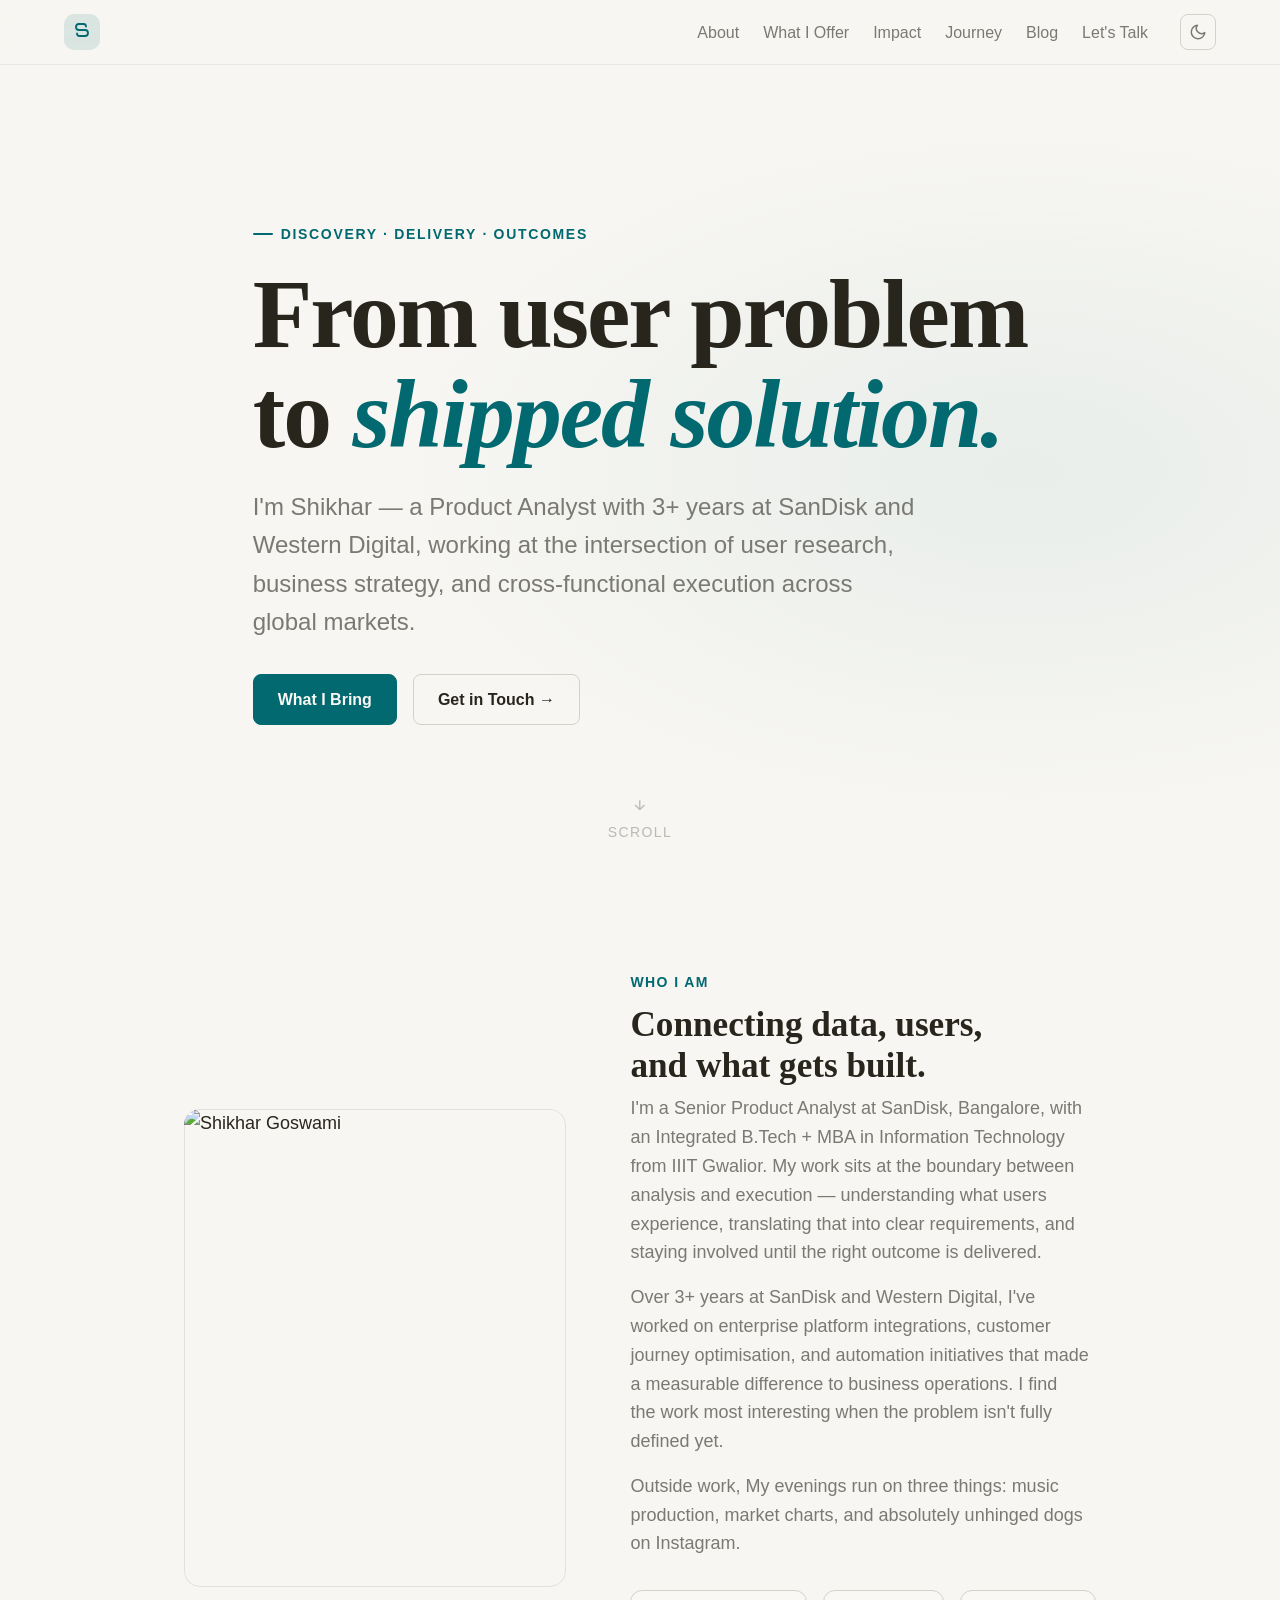
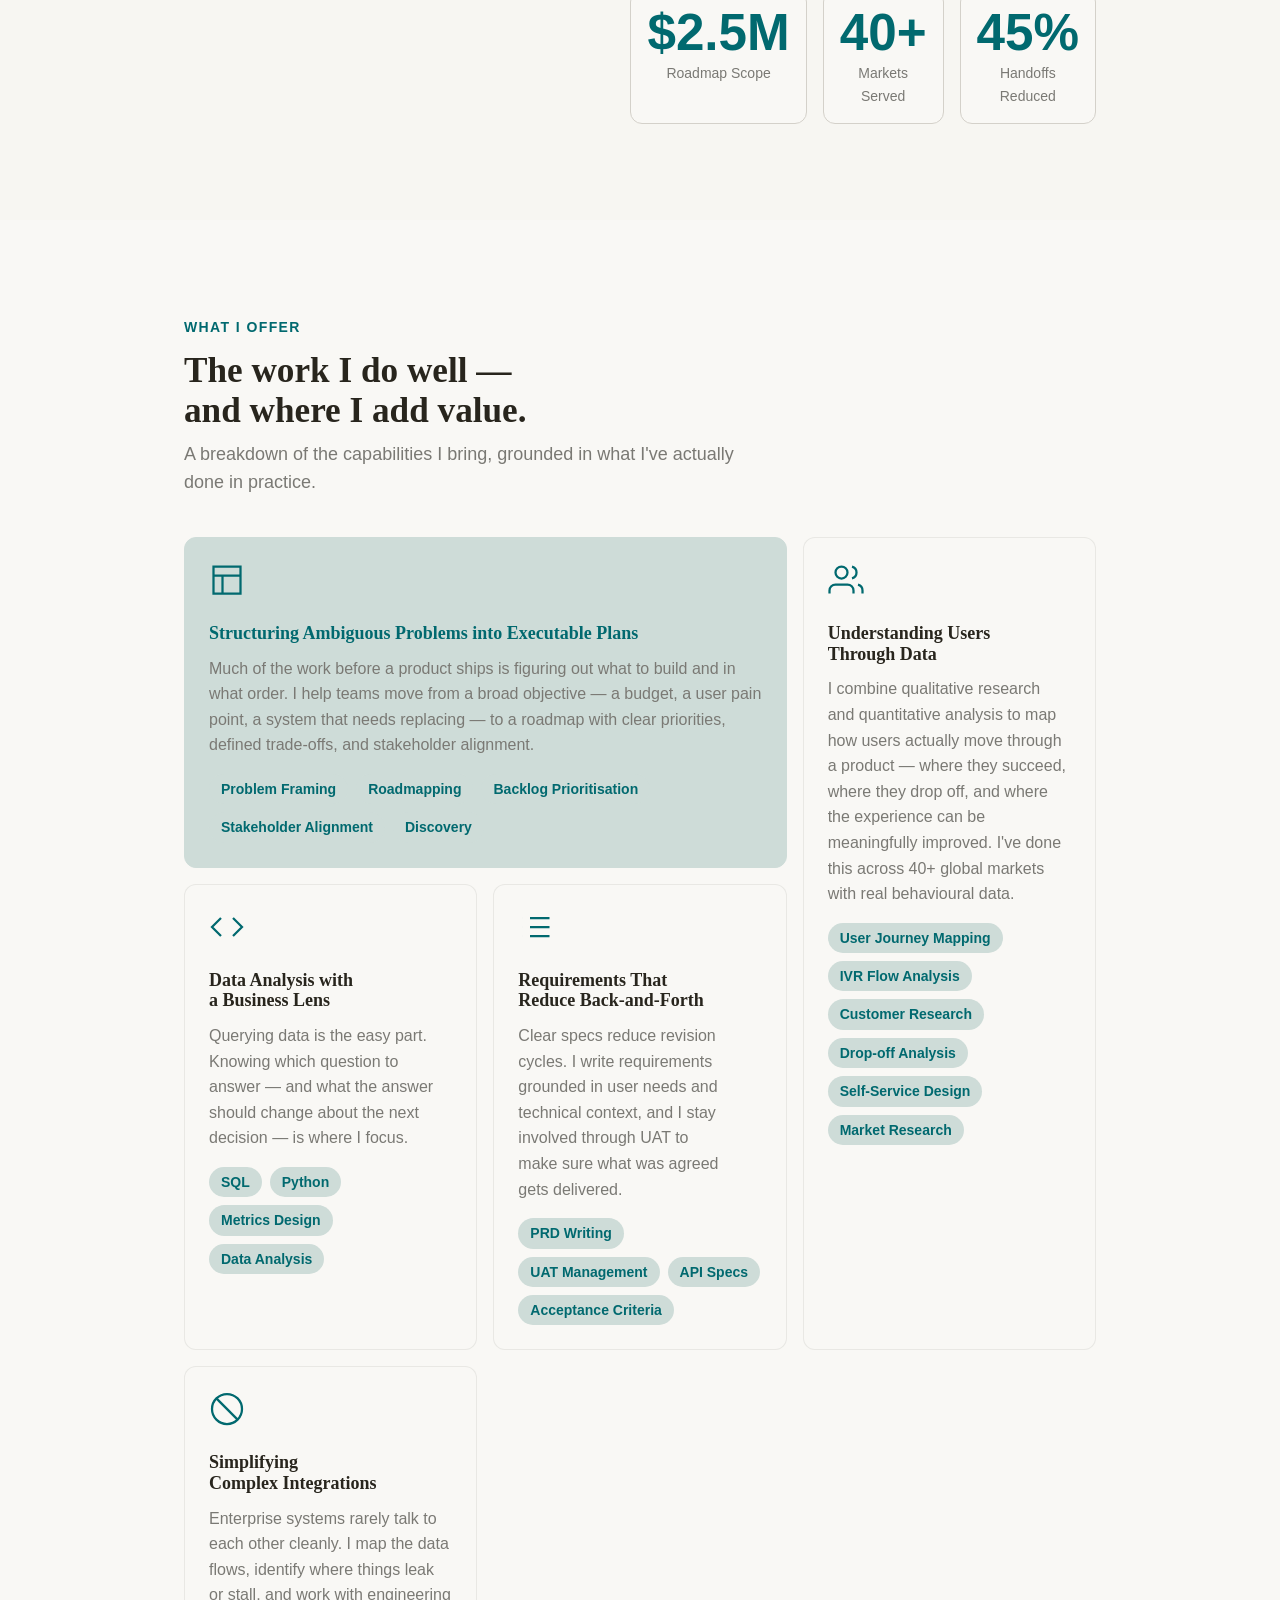
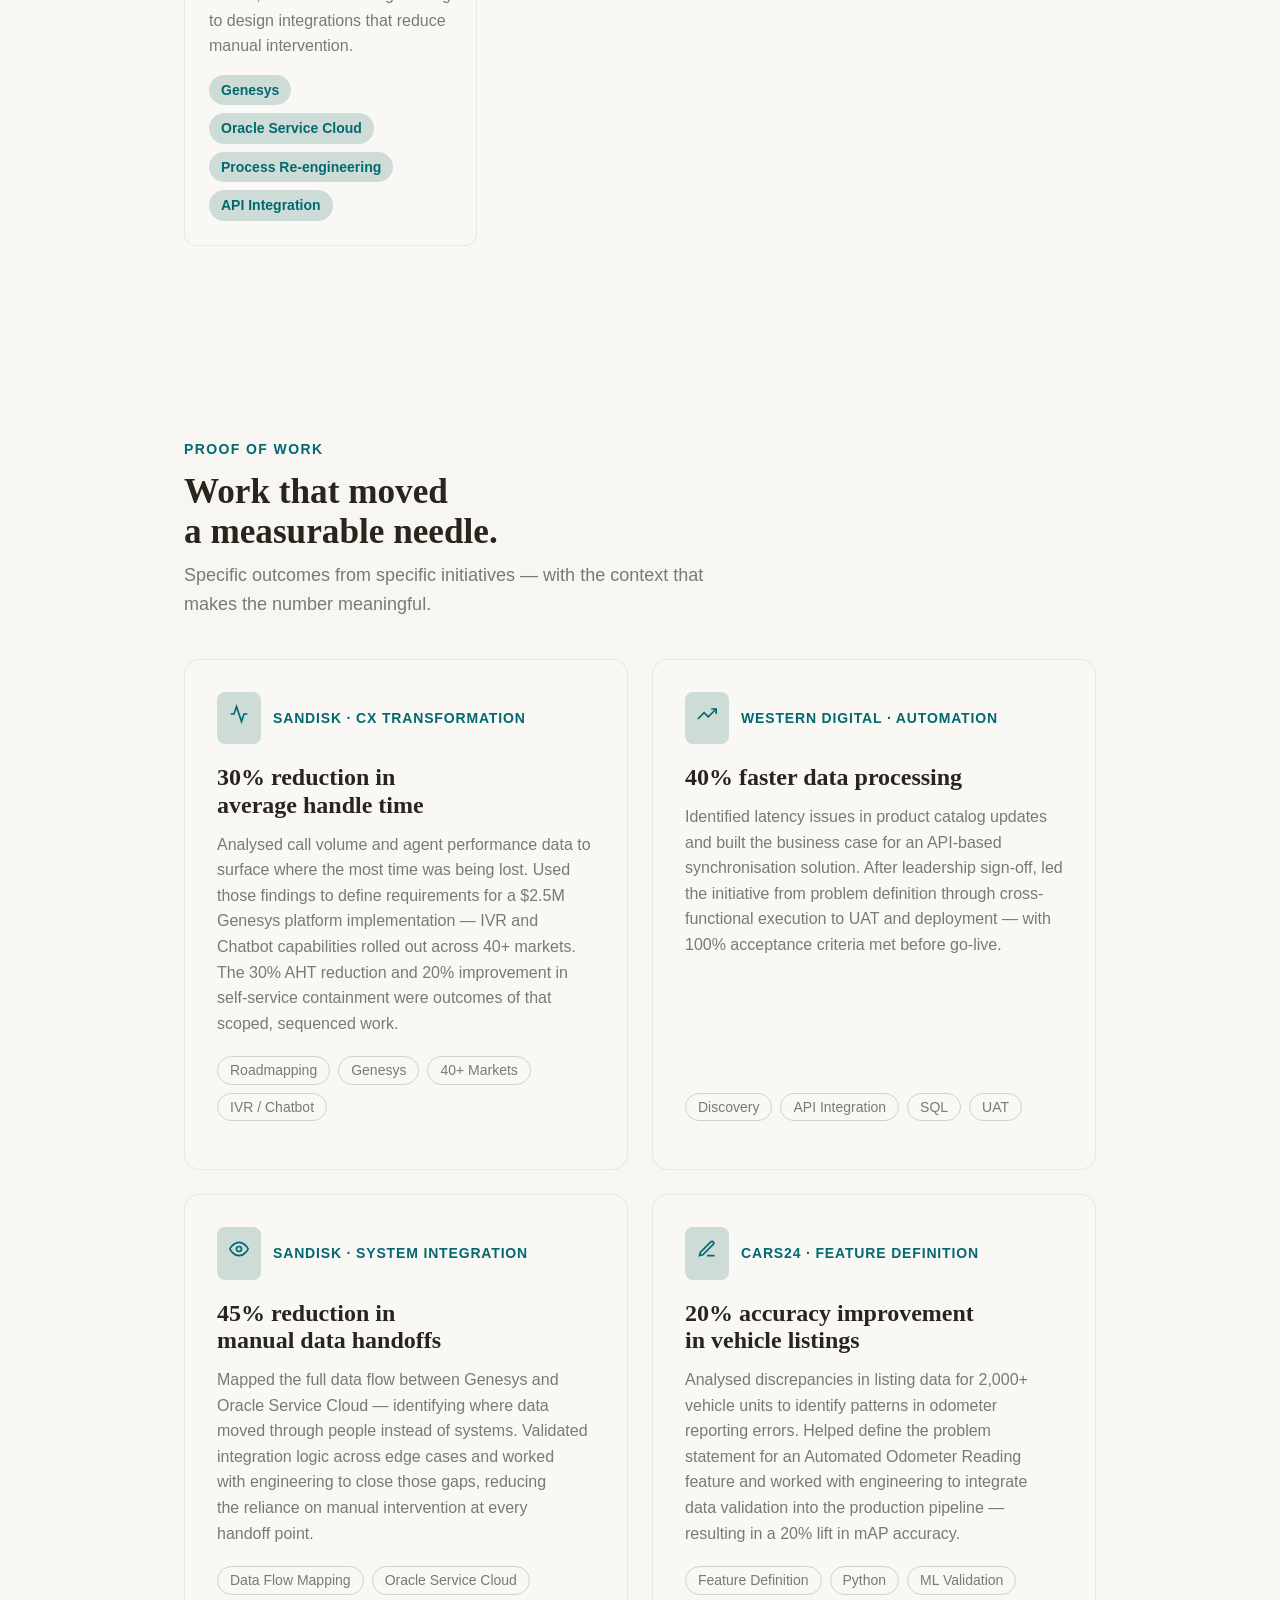
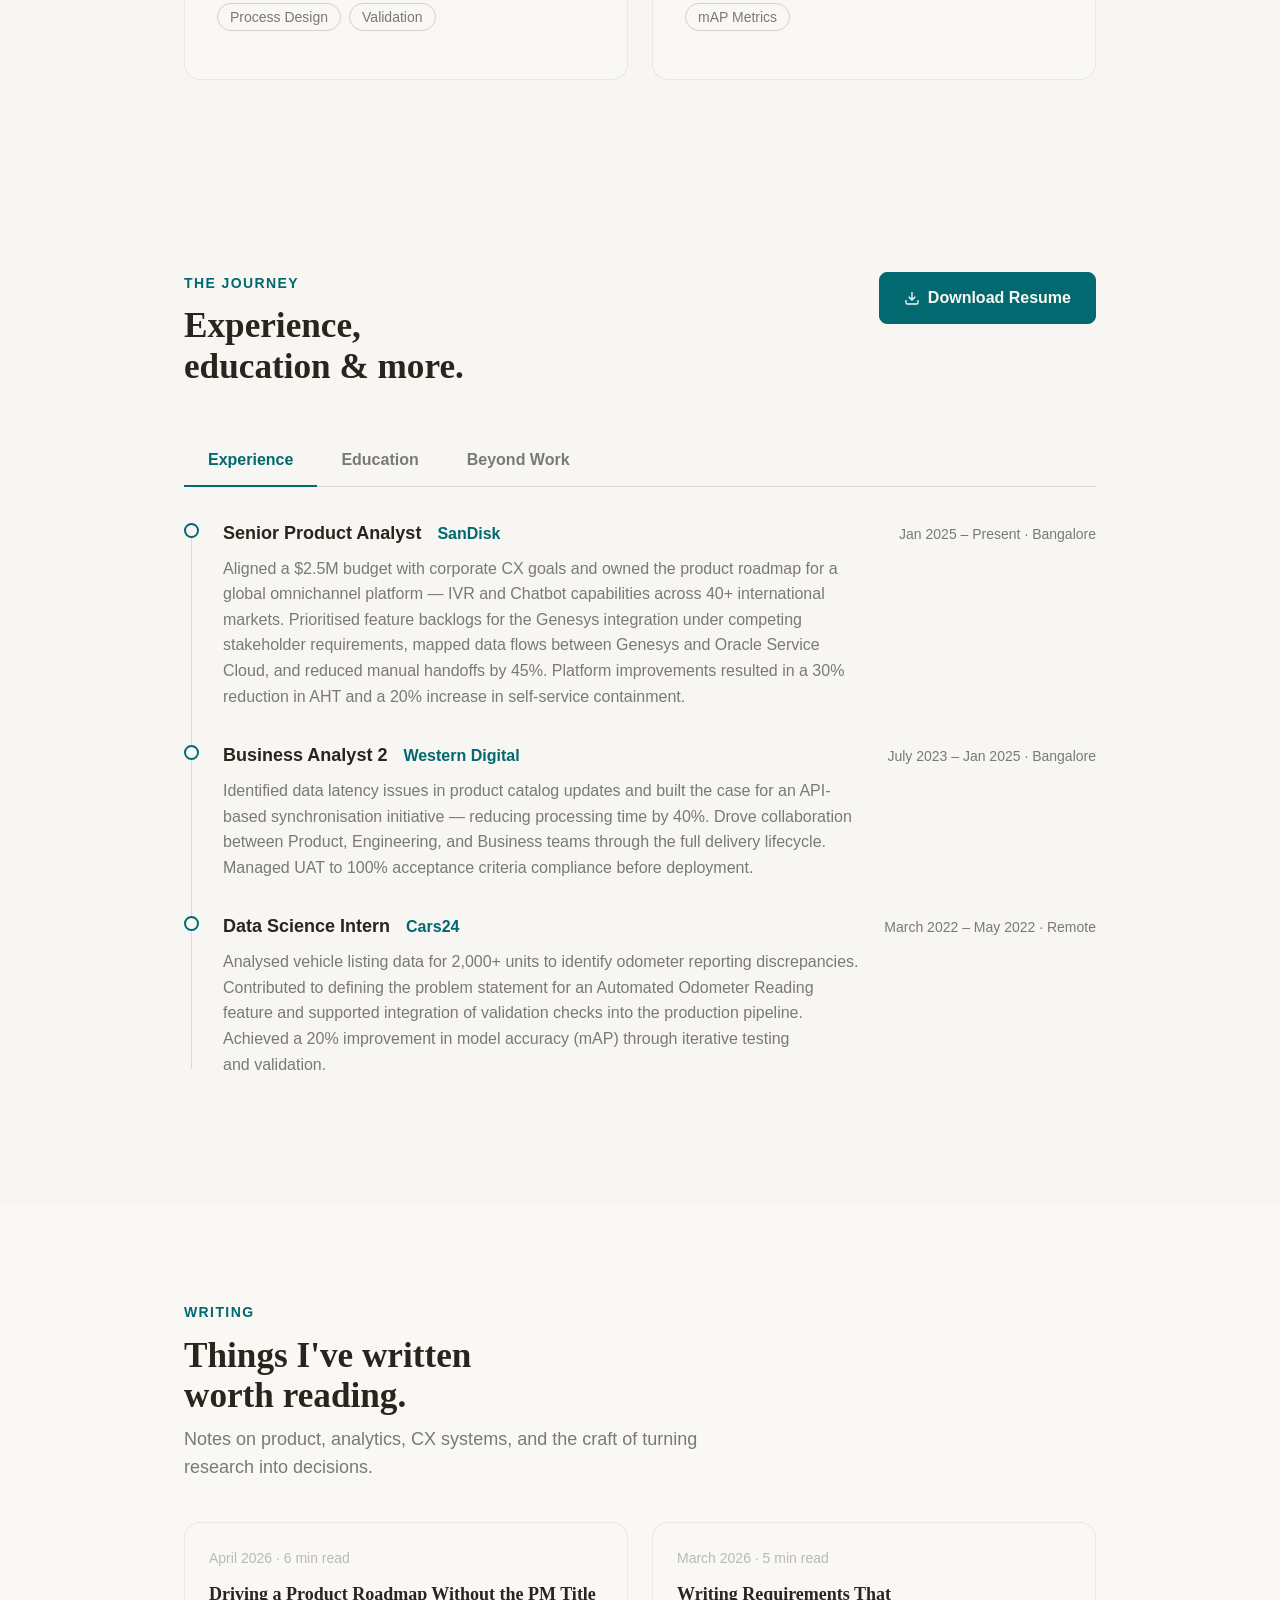
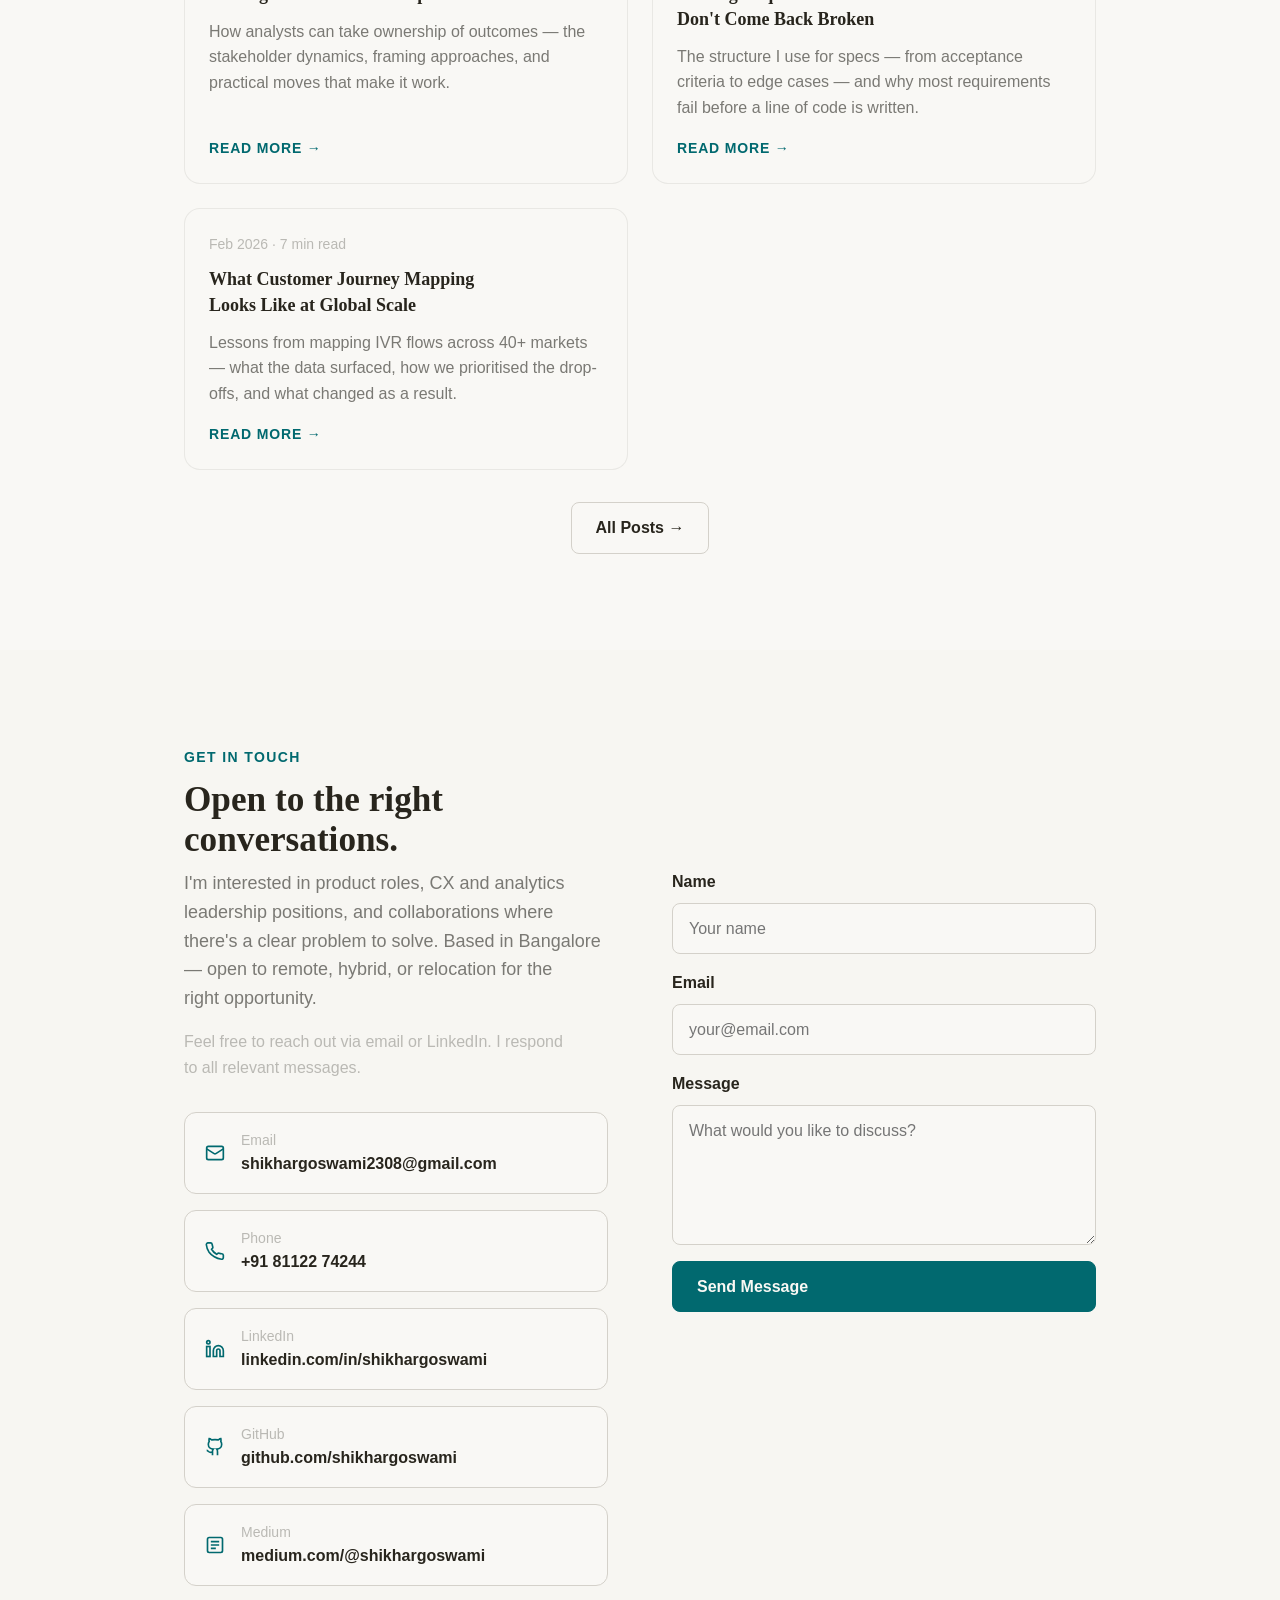
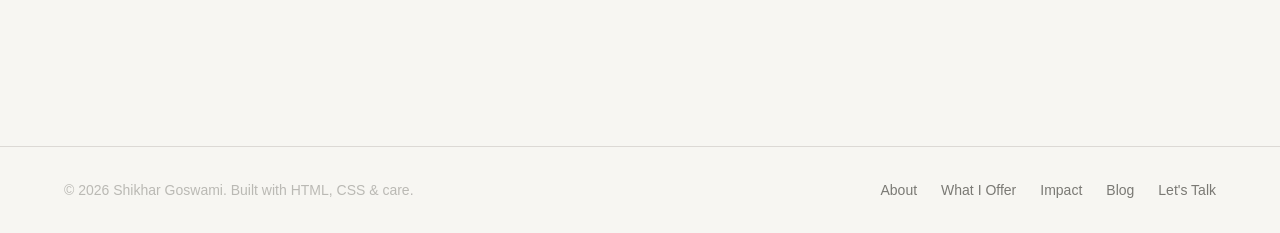
==== commit 03b99369: "text updated" ====
--- a/index.html
+++ b/index.html
@@ -1,621 +1,1111 @@
-<!DOCTYPE html>
+<!doctype html>
 <html lang="en" data-theme="light">
-<head>
-  <meta charset="UTF-8" />
-  <meta name="viewport" content="width=device-width, initial-scale=1.0" />
-  <meta name="description" content="Shikhar Goswami — Product Analyst with 3+ years bridging user needs, business goals, and engineering execution across global markets." />
-  <meta property="og:title" content="Shikhar Goswami — Product & Analytics" />
-  <meta property="og:description" content="From discovery to delivery — turning complex problems into measurable outcomes." />
-  <meta property="og:type" content="website" />
-
-  <link href="https://api.fontshare.com/v2/css?f[]=clash-display@500,600,700&f[]=satoshi@400,500,700&display=swap" rel="stylesheet">
-  <script src="https://unpkg.com/lucide@latest/dist/umd/lucide.min.js"></script>
-  <script src="https://cdnjs.cloudflare.com/ajax/libs/gsap/3.12.5/gsap.min.js" defer></script>
-  <script src="https://cdnjs.cloudflare.com/ajax/libs/gsap/3.12.5/ScrollTrigger.min.js" defer></script>
-  <link rel="stylesheet" href="./assets/css/style.css" />
-  <title>Shikhar Goswami — Product & Analytics</title>
-</head>
-<body>
-  <a href="#main" class="skip-link">Skip to main content</a>
-
-  <!-- HEADER -->
-  <header class="header" id="header">
-    <nav class="nav">
-      <a href="#" class="nav-logo" aria-label="Home — Shikhar Goswami">
-        <svg width="36" height="36" viewBox="0 0 36 36" fill="none" xmlns="http://www.w3.org/2000/svg" aria-hidden="true">
-          <rect width="36" height="36" rx="10" fill="var(--color-primary)" opacity="0.12"/>
-          <path d="M22 12.5C22 11.1 20.9 10 19.5 10H15C13.3 10 12 11.3 12 13C12 14.7 13.3 16 15 16H21C22.7 16 24 17.3 24 19C24 20.7 22.7 22 21 22H15.5C14.1 22 13 20.9 13 19.5" stroke="var(--color-primary)" stroke-width="1.8" stroke-linecap="round"/>
-        </svg>
-      </a>
-      <ul class="nav-links" role="list">
-        <li><a href="#about">About</a></li>
-        <li><a href="#offer">What I Offer</a></li>
-        <li><a href="#impact">Impact</a></li>
-        <li><a href="#resume">Journey</a></li>
-        <li><a href="#blog">Blog</a></li>
-        <li><a href="#contact">Let's Talk</a></li>
-      </ul>
-      <div class="nav-actions">
-        <button class="theme-toggle" data-theme-toggle aria-label="Switch to dark mode"></button>
-        <button class="nav-hamburger" aria-label="Toggle menu" aria-expanded="false">
-          <svg xmlns="http://www.w3.org/2000/svg" width="20" height="20" viewBox="0 0 24 24" fill="none" stroke="currentColor" stroke-width="2"><line x1="3" y1="12" x2="21" y2="12"/><line x1="3" y1="6" x2="21" y2="6"/><line x1="3" y1="18" x2="21" y2="18"/></svg>
-        </button>
+  <head>
+    <meta charset="UTF-8" />
+    <meta name="viewport" content="width=device-width, initial-scale=1.0" />
+    <meta
+      name="description"
+      content="Shikhar Goswami — Product Analyst with 3+ years bridging user needs, business goals, and engineering execution across global markets."
+    />
+    <meta property="og:title" content="Shikhar Goswami — Product & Analytics" />
+    <meta
+      property="og:description"
+      content="From discovery to delivery — turning complex problems into measurable outcomes."
+    />
+    <meta property="og:type" content="website" />
+
+    <link
+      href="https://api.fontshare.com/v2/css?f[]=clash-display@500,600,700&f[]=satoshi@400,500,700&display=swap"
+      rel="stylesheet"
+    />
+    <script src="https://unpkg.com/lucide@latest/dist/umd/lucide.min.js"></script>
+    <script
+      src="https://cdnjs.cloudflare.com/ajax/libs/gsap/3.12.5/gsap.min.js"
+      defer
+    ></script>
+    <script
+      src="https://cdnjs.cloudflare.com/ajax/libs/gsap/3.12.5/ScrollTrigger.min.js"
+      defer
+    ></script>
+    <link rel="stylesheet" href="./assets/css/style.css" />
+    <title>Shikhar Goswami — Product & Analytics</title>
+  </head>
+  <body>
+    <a href="#main" class="skip-link">Skip to main content</a>
+
+    <!-- HEADER -->
+    <header class="header" id="header">
+      <nav class="nav">
+        <a href="#" class="nav-logo" aria-label="Home — Shikhar Goswami">
+          <svg
+            width="36"
+            height="36"
+            viewBox="0 0 36 36"
+            fill="none"
+            xmlns="http://www.w3.org/2000/svg"
+            aria-hidden="true"
+          >
+            <rect
+              width="36"
+              height="36"
+              rx="10"
+              fill="var(--color-primary)"
+              opacity="0.12"
+            />
+            <path
+              d="M22 12.5C22 11.1 20.9 10 19.5 10H15C13.3 10 12 11.3 12 13C12 14.7 13.3 16 15 16H21C22.7 16 24 17.3 24 19C24 20.7 22.7 22 21 22H15.5C14.1 22 13 20.9 13 19.5"
+              stroke="var(--color-primary)"
+              stroke-width="1.8"
+              stroke-linecap="round"
+            />
+          </svg>
+        </a>
+        <ul class="nav-links" role="list">
+          <li><a href="#about">About</a></li>
+          <li><a href="#offer">What I Offer</a></li>
+          <li><a href="#impact">Impact</a></li>
+          <li><a href="#resume">Journey</a></li>
+          <li><a href="#blog">Blog</a></li>
+          <li><a href="#contact">Let's Talk</a></li>
+        </ul>
+        <div class="nav-actions">
+          <button
+            class="theme-toggle"
+            data-theme-toggle
+            aria-label="Switch to dark mode"
+          ></button>
+          <button
+            class="nav-hamburger"
+            aria-label="Toggle menu"
+            aria-expanded="false"
+          >
+            <svg
+              xmlns="http://www.w3.org/2000/svg"
+              width="20"
+              height="20"
+              viewBox="0 0 24 24"
+              fill="none"
+              stroke="currentColor"
+              stroke-width="2"
+            >
+              <line x1="3" y1="12" x2="21" y2="12" />
+              <line x1="3" y1="6" x2="21" y2="6" />
+              <line x1="3" y1="18" x2="21" y2="18" />
+            </svg>
+          </button>
+        </div>
+      </nav>
+    </header>
+
+    <main id="main">
+      <!-- ══ HERO ═══════════════════════════════════════════════════ -->
+      <section class="hero" id="home">
+        <div class="container hero-inner">
+          <span class="hero-tag">Discovery · Delivery · Outcomes</span>
+          <h1 class="hero-heading">
+            From user problem<br />to <em>shipped solution.</em>
+          </h1>
+          <p class="hero-sub">
+            I'm Shikhar — a Product Analyst with 3+ years at SanDisk and Western
+            Digital, working at the intersection of user research, business
+            strategy, and cross-functional execution across global markets.
+          </p>
+          <div class="hero-actions">
+            <a href="#offer" class="btn btn-primary">What I Bring</a>
+            <a href="#contact" class="btn btn-ghost">Get in Touch →</a>
+          </div>
+        </div>
+        <div class="hero-scroll" aria-hidden="true">
+          <svg
+            width="16"
+            height="16"
+            viewBox="0 0 24 24"
+            fill="none"
+            stroke="currentColor"
+            stroke-width="2"
+          >
+            <path d="M12 5v14M5 12l7 7 7-7" />
+          </svg>
+          scroll
+        </div>
+      </section>
+
+      <!-- ══ ABOUT ══════════════════════════════════════════════════ -->
+      <section class="about section" id="about">
+        <div class="container about-grid">
+          <div class="about-image-wrap">
+            <img
+              src="https://picsum.photos/seed/shikhar/600/750"
+              alt="Shikhar Goswami"
+              width="600"
+              height="750"
+              loading="lazy"
+            />
+          </div>
+          <div class="about-text">
+            <span class="section-label">Who I Am</span>
+            <h2 class="section-title">
+              Connecting data, users,<br />and what gets built.
+            </h2>
+            <p>
+              I'm a Senior Product Analyst at SanDisk, Bangalore, with an
+              Integrated B.Tech + MBA in Information Technology from IIIT
+              Gwalior. My work sits at the boundary between analysis and
+              execution — understanding what users experience, translating that
+              into clear requirements, and staying involved until the right
+              outcome is delivered.
+            </p>
+            <p>
+              Over 3+ years at SanDisk and Western Digital, I've worked on
+              enterprise platform integrations, customer journey optimisation,
+              and automation initiatives that made a measurable difference to
+              business operations. I find the work most interesting when the
+              problem isn't fully defined yet.
+            </p>
+            <p>
+              Outside work, My evenings run on three things: music production,
+              market charts, and absolutely unhinged dogs on Instagram.
+            </p>
+            <div class="about-stats">
+              <div class="stat-card">
+                <div class="stat-number">$2.5M</div>
+                <div class="stat-label">Roadmap Scope</div>
+              </div>
+              <div class="stat-card">
+                <div class="stat-number">40+</div>
+                <div class="stat-label">Markets Served</div>
+              </div>
+              <div class="stat-card">
+                <div class="stat-number">45%</div>
+                <div class="stat-label">Handoffs Reduced</div>
+              </div>
+            </div>
+          </div>
+        </div>
+      </section>
+
+      <!-- ══ WHAT I OFFER ═══════════════════════════════════════════ -->
+      <section
+        class="skills section"
+        id="offer"
+        style="background: var(--color-surface)"
+      >
+        <div class="container">
+          <span class="section-label">What I Offer</span>
+          <h2 class="section-title">
+            The work I do well —<br />and where I add value.
+          </h2>
+          <p class="section-desc">
+            A breakdown of the capabilities I bring, grounded in what I've
+            actually done in practice.
+          </p>
+          <div class="skills-bento">
+            <div
+              class="skill-card skill-card--wide"
+              style="
+                background: var(--color-primary-highlight);
+                border-color: var(--color-primary-highlight);
+              "
+            >
+              <svg
+                class="skill-card-icon"
+                viewBox="0 0 24 24"
+                fill="none"
+                stroke="var(--color-primary)"
+                stroke-width="1.5"
+              >
+                <path d="M3 3h18v18H3z" />
+                <path d="M3 9h18M9 21V9" />
+              </svg>
+              <h3 style="color: var(--color-primary)">
+                Structuring Ambiguous Problems into Executable Plans
+              </h3>
+              <p
+                style="
+                  font-size: var(--text-sm);
+                  color: var(--color-text-muted);
+                "
+              >
+                Much of the work before a product ships is figuring out what to
+                build and in what order. I help teams move from a broad
+                objective — a budget, a user pain point, a system that needs
+                replacing — to a roadmap with clear priorities, defined
+                trade-offs, and stakeholder alignment.
+              </p>
+              <div class="skill-tags">
+                <span class="tag">Problem Framing</span>
+                <span class="tag">Roadmapping</span>
+                <span class="tag">Backlog Prioritisation</span>
+                <span class="tag">Stakeholder Alignment</span>
+                <span class="tag">Discovery</span>
+              </div>
+            </div>
+
+            <div class="skill-card skill-card--tall">
+              <svg
+                class="skill-card-icon"
+                viewBox="0 0 24 24"
+                fill="none"
+                stroke="currentColor"
+                stroke-width="1.5"
+              >
+                <path d="M17 21v-2a4 4 0 0 0-4-4H5a4 4 0 0 0-4 4v2" />
+                <circle cx="9" cy="7" r="4" />
+                <path d="M23 21v-2a4 4 0 0 0-3-3.87" />
+                <path d="M16 3.13a4 4 0 0 1 0 7.75" />
+              </svg>
+              <h3>Understanding Users<br />Through Data</h3>
+              <p
+                style="
+                  font-size: var(--text-sm);
+                  color: var(--color-text-muted);
+                "
+              >
+                I combine qualitative research and quantitative analysis to map
+                how users actually move through a product — where they succeed,
+                where they drop off, and where the experience can be
+                meaningfully improved. I've done this across 40+ global markets
+                with real behavioural data.
+              </p>
+              <div class="skill-tags">
+                <span class="tag">User Journey Mapping</span>
+                <span class="tag">IVR Flow Analysis</span>
+                <span class="tag">Customer Research</span>
+                <span class="tag">Drop-off Analysis</span>
+                <span class="tag">Self-Service Design</span>
+                <span class="tag">Market Research</span>
+              </div>
+            </div>
+
+            <div class="skill-card">
+              <svg
+                class="skill-card-icon"
+                viewBox="0 0 24 24"
+                fill="none"
+                stroke="currentColor"
+                stroke-width="1.5"
+              >
+                <polyline points="16 18 22 12 16 6" />
+                <polyline points="8 6 2 12 8 18" />
+              </svg>
+              <h3>Data Analysis with<br />a Business Lens</h3>
+              <p
+                style="
+                  font-size: var(--text-sm);
+                  color: var(--color-text-muted);
+                  margin-bottom: var(--space-3);
+                "
+              >
+                Querying data is the easy part. Knowing which question to answer
+                — and what the answer should change about the next decision — is
+                where I focus.
+              </p>
+              <div class="skill-tags">
+                <span class="tag">SQL</span>
+                <span class="tag">Python</span>
+                <span class="tag">Metrics Design</span>
+                <span class="tag">Data Analysis</span>
+              </div>
+            </div>
+
+            <div class="skill-card">
+              <svg
+                class="skill-card-icon"
+                viewBox="0 0 24 24"
+                fill="none"
+                stroke="currentColor"
+                stroke-width="1.5"
+              >
+                <path d="M8 6h13M8 12h13M8 18h13M3 6h.01M3 12h.01M3 18h.01" />
+              </svg>
+              <h3>Requirements That<br />Reduce Back-and-Forth</h3>
+              <p
+                style="
+                  font-size: var(--text-sm);
+                  color: var(--color-text-muted);
+                  margin-bottom: var(--space-3);
+                "
+              >
+                Clear specs reduce revision cycles. I write requirements
+                grounded in user needs and technical context, and I stay
+                involved through UAT to make sure what was agreed gets
+                delivered.
+              </p>
+              <div class="skill-tags">
+                <span class="tag">PRD Writing</span>
+                <span class="tag">UAT Management</span>
+                <span class="tag">API Specs</span>
+                <span class="tag">Acceptance Criteria</span>
+              </div>
+            </div>
+
+            <div class="skill-card">
+              <svg
+                class="skill-card-icon"
+                viewBox="0 0 24 24"
+                fill="none"
+                stroke="currentColor"
+                stroke-width="1.5"
+              >
+                <circle cx="12" cy="12" r="10" />
+                <path d="m4.93 4.93 14.14 14.14" />
+              </svg>
+              <h3>Simplifying<br />Complex Integrations</h3>
+              <p
+                style="
+                  font-size: var(--text-sm);
+                  color: var(--color-text-muted);
+                  margin-bottom: var(--space-3);
+                "
+              >
+                Enterprise systems rarely talk to each other cleanly. I map the
+                data flows, identify where things leak or stall, and work with
+                engineering to design integrations that reduce manual
+                intervention.
+              </p>
+              <div class="skill-tags">
+                <span class="tag">Genesys</span>
+                <span class="tag">Oracle Service Cloud</span>
+                <span class="tag">Process Re-engineering</span>
+                <span class="tag">API Integration</span>
+              </div>
+            </div>
+          </div>
+        </div>
+      </section>
+
+      <!-- ══ IMPACT ═════════════════════════════════════════════════ -->
+      <section class="section" id="impact">
+        <div class="container">
+          <span class="section-label">Proof of Work</span>
+          <h2 class="section-title">
+            Work that moved<br />a measurable needle.
+          </h2>
+          <p class="section-desc">
+            Specific outcomes from specific initiatives — with the context that
+            makes the number meaningful.
+          </p>
+
+          <div
+            style="
+              display: grid;
+              grid-template-columns: repeat(
+                auto-fill,
+                minmax(min(440px, 100%), 1fr)
+              );
+              gap: var(--space-6);
+              margin-top: var(--space-8);
+            "
+          >
+            <div
+              class="project-card"
+              style="pointer-events: none; cursor: default"
+            >
+              <div class="project-body" style="padding: var(--space-8)">
+                <div
+                  style="
+                    display: flex;
+                    align-items: center;
+                    gap: var(--space-3);
+                    margin-bottom: var(--space-5);
+                  "
+                >
+                  <div
+                    style="
+                      background: var(--color-primary-highlight);
+                      border-radius: var(--radius-md);
+                      padding: var(--space-3);
+                      color: var(--color-primary);
+                    "
+                  >
+                    <svg
+                      width="20"
+                      height="20"
+                      viewBox="0 0 24 24"
+                      fill="none"
+                      stroke="currentColor"
+                      stroke-width="2"
+                    >
+                      <path d="M22 12h-4l-3 9L9 3l-3 9H2" />
+                    </svg>
+                  </div>
+                  <span class="project-tag" style="margin: 0"
+                    >SanDisk · CX Transformation</span
+                  >
+                </div>
+                <h3 class="project-title">
+                  30% reduction in average handle time
+                </h3>
+                <p class="project-desc">
+                  Analysed call volume and agent performance data to surface
+                  where the most time was being lost. Used those findings to
+                  define requirements for a $2.5M Genesys platform
+                  implementation — IVR and Chatbot capabilities rolled out
+                  across 40+ markets. The 30% AHT reduction and 20% improvement
+                  in self-service containment were outcomes of that scoped,
+                  sequenced work.
+                </p>
+                <div class="project-tech" style="margin-top: auto">
+                  <span class="tech-chip">Roadmapping</span>
+                  <span class="tech-chip">Genesys</span>
+                  <span class="tech-chip">40+ Markets</span>
+                  <span class="tech-chip">IVR / Chatbot</span>
+                </div>
+              </div>
+            </div>
+
+            <div
+              class="project-card"
+              style="pointer-events: none; cursor: default"
+            >
+              <div class="project-body" style="padding: var(--space-8)">
+                <div
+                  style="
+                    display: flex;
+                    align-items: center;
+                    gap: var(--space-3);
+                    margin-bottom: var(--space-5);
+                  "
+                >
+                  <div
+                    style="
+                      background: var(--color-primary-highlight);
+                      border-radius: var(--radius-md);
+                      padding: var(--space-3);
+                      color: var(--color-primary);
+                    "
+                  >
+                    <svg
+                      width="20"
+                      height="20"
+                      viewBox="0 0 24 24"
+                      fill="none"
+                      stroke="currentColor"
+                      stroke-width="2"
+                    >
+                      <polyline points="23 6 13.5 15.5 8.5 10.5 1 18" />
+                      <polyline points="17 6 23 6 23 12" />
+                    </svg>
+                  </div>
+                  <span class="project-tag" style="margin: 0"
+                    >Western Digital · Automation</span
+                  >
+                </div>
+                <h3 class="project-title">40% faster data processing</h3>
+                <p class="project-desc">
+                  Identified latency issues in product catalog updates and built
+                  the business case for an API-based synchronisation solution.
+                  After leadership sign-off, led the initiative from problem
+                  definition through cross-functional execution to UAT and
+                  deployment — with 100% acceptance criteria met before go-live.
+                </p>
+                <div class="project-tech" style="margin-top: auto">
+                  <span class="tech-chip">Discovery</span>
+                  <span class="tech-chip">API Integration</span>
+                  <span class="tech-chip">SQL</span>
+                  <span class="tech-chip">UAT</span>
+                </div>
+              </div>
+            </div>
+
+            <div
+              class="project-card"
+              style="pointer-events: none; cursor: default"
+            >
+              <div class="project-body" style="padding: var(--space-8)">
+                <div
+                  style="
+                    display: flex;
+                    align-items: center;
+                    gap: var(--space-3);
+                    margin-bottom: var(--space-5);
+                  "
+                >
+                  <div
+                    style="
+                      background: var(--color-primary-highlight);
+                      border-radius: var(--radius-md);
+                      padding: var(--space-3);
+                      color: var(--color-primary);
+                    "
+                  >
+                    <svg
+                      width="20"
+                      height="20"
+                      viewBox="0 0 24 24"
+                      fill="none"
+                      stroke="currentColor"
+                      stroke-width="2"
+                    >
+                      <path d="M1 12s4-8 11-8 11 8 11 8-4 8-11 8-11-8-11-8z" />
+                      <circle cx="12" cy="12" r="3" />
+                    </svg>
+                  </div>
+                  <span class="project-tag" style="margin: 0"
+                    >SanDisk · System Integration</span
+                  >
+                </div>
+                <h3 class="project-title">
+                  45% reduction in manual data handoffs
+                </h3>
+                <p class="project-desc">
+                  Mapped the full data flow between Genesys and Oracle Service
+                  Cloud — identifying where data moved through people instead of
+                  systems. Validated integration logic across edge cases and
+                  worked with engineering to close those gaps, reducing the
+                  reliance on manual intervention at every handoff point.
+                </p>
+                <div class="project-tech" style="margin-top: auto">
+                  <span class="tech-chip">Data Flow Mapping</span>
+                  <span class="tech-chip">Oracle Service Cloud</span>
+                  <span class="tech-chip">Process Design</span>
+                  <span class="tech-chip">Validation</span>
+                </div>
+              </div>
+            </div>
+
+            <div
+              class="project-card"
+              style="pointer-events: none; cursor: default"
+            >
+              <div class="project-body" style="padding: var(--space-8)">
+                <div
+                  style="
+                    display: flex;
+                    align-items: center;
+                    gap: var(--space-3);
+                    margin-bottom: var(--space-5);
+                  "
+                >
+                  <div
+                    style="
+                      background: var(--color-primary-highlight);
+                      border-radius: var(--radius-md);
+                      padding: var(--space-3);
+                      color: var(--color-primary);
+                    "
+                  >
+                    <svg
+                      width="20"
+                      height="20"
+                      viewBox="0 0 24 24"
+                      fill="none"
+                      stroke="currentColor"
+                      stroke-width="2"
+                    >
+                      <path d="M12 20h9" />
+                      <path
+                        d="M16.5 3.5a2.121 2.121 0 0 1 3 3L7 19l-4 1 1-4L16.5 3.5z"
+                      />
+                    </svg>
+                  </div>
+                  <span class="project-tag" style="margin: 0"
+                    >Cars24 · Feature Definition</span
+                  >
+                </div>
+                <h3 class="project-title">
+                  20% accuracy improvement in vehicle listings
+                </h3>
+                <p class="project-desc">
+                  Analysed discrepancies in listing data for 2,000+ vehicle
+                  units to identify patterns in odometer reporting errors.
+                  Helped define the problem statement for an Automated Odometer
+                  Reading feature and worked with engineering to integrate data
+                  validation into the production pipeline — resulting in a 20%
+                  lift in mAP accuracy.
+                </p>
+                <div class="project-tech" style="margin-top: auto">
+                  <span class="tech-chip">Feature Definition</span>
+                  <span class="tech-chip">Python</span>
+                  <span class="tech-chip">ML Validation</span>
+                  <span class="tech-chip">mAP Metrics</span>
+                </div>
+              </div>
+            </div>
+          </div>
+        </div>
+      </section>
+
+      <!-- ══ RESUME ═════════════════════════════════════════════════ -->
+      <section class="resume section" id="resume">
+        <div class="container">
+          <div class="resume-header">
+            <div>
+              <span class="section-label">The Journey</span>
+              <h2 class="section-title">Experience,<br />education & more.</h2>
+            </div>
+            <a
+              href="./assets/Shikhar_Goswami_Resume__PM.pdf"
+              class="btn btn-primary"
+              download
+            >
+              <svg
+                width="16"
+                height="16"
+                viewBox="0 0 24 24"
+                fill="none"
+                stroke="currentColor"
+                stroke-width="2"
+              >
+                <path d="M21 15v4a2 2 0 0 1-2 2H5a2 2 0 0 1-2-2v-4" />
+                <polyline points="7 10 12 15 17 10" />
+                <line x1="12" y1="15" x2="12" y2="3" />
+              </svg>
+              Download Resume
+            </a>
+          </div>
+
+          <div class="resume-tabs" role="tablist">
+            <button class="resume-tab active" data-tab="experience" role="tab">
+              Experience
+            </button>
+            <button class="resume-tab" data-tab="education" role="tab">
+              Education
+            </button>
+            <button class="resume-tab" data-tab="extras" role="tab">
+              Beyond Work
+            </button>
+          </div>
+
+          <div id="panel-experience" class="resume-panel active">
+            <div class="resume-timeline">
+              <div class="resume-item">
+                <div class="resume-dot"></div>
+                <div class="resume-content">
+                  <div class="resume-meta">
+                    <span class="resume-title">Senior Product Analyst</span>
+                    <span class="resume-company">SanDisk</span>
+                    <span class="resume-date"
+                      >Jan 2025 – Present · Bangalore</span
+                    >
+                  </div>
+                  <p class="resume-desc">
+                    Aligned a $2.5M budget with corporate CX goals and owned the
+                    product roadmap for a global omnichannel platform — IVR and
+                    Chatbot capabilities across 40+ international markets.
+                    Prioritised feature backlogs for the Genesys integration
+                    under competing stakeholder requirements, mapped data flows
+                    between Genesys and Oracle Service Cloud, and reduced manual
+                    handoffs by 45%. Platform improvements resulted in a 30%
+                    reduction in AHT and a 20% increase in self-service
+                    containment.
+                  </p>
+                </div>
+              </div>
+
+              <div class="resume-item">
+                <div class="resume-dot"></div>
+                <div class="resume-content">
+                  <div class="resume-meta">
+                    <span class="resume-title">Business Analyst 2</span>
+                    <span class="resume-company">Western Digital</span>
+                    <span class="resume-date"
+                      >July 2023 – Jan 2025 · Bangalore</span
+                    >
+                  </div>
+                  <p class="resume-desc">
+                    Identified data latency issues in product catalog updates
+                    and built the case for an API-based synchronisation
+                    initiative — reducing processing time by 40%. Drove
+                    collaboration between Product, Engineering, and Business
+                    teams through the full delivery lifecycle. Managed UAT to
+                    100% acceptance criteria compliance before deployment.
+                  </p>
+                </div>
+              </div>
+
+              <div class="resume-item">
+                <div class="resume-dot"></div>
+                <div class="resume-content">
+                  <div class="resume-meta">
+                    <span class="resume-title">Data Science Intern</span>
+                    <span class="resume-company">Cars24</span>
+                    <span class="resume-date"
+                      >March 2022 – May 2022 · Remote</span
+                    >
+                  </div>
+                  <p class="resume-desc">
+                    Analysed vehicle listing data for 2,000+ units to identify
+                    odometer reporting discrepancies. Contributed to defining
+                    the problem statement for an Automated Odometer Reading
+                    feature and supported integration of validation checks into
+                    the production pipeline. Achieved a 20% improvement in model
+                    accuracy (mAP) through iterative testing and validation.
+                  </p>
+                </div>
+              </div>
+            </div>
+          </div>
+
+          <div id="panel-education" class="resume-panel">
+            <div class="resume-timeline">
+              <div class="resume-item">
+                <div class="resume-dot"></div>
+                <div class="resume-content">
+                  <div class="resume-meta">
+                    <span class="resume-title"
+                      >Integrated B.Tech + MBA — Information Technology</span
+                    >
+                    <span class="resume-company"
+                      >Indian Institute of Information Technology (IIIT),
+                      Gwalior</span
+                    >
+                    <span class="resume-date">2018 – 2023 · 7.25 CGPA</span>
+                  </div>
+                  <p class="resume-desc">
+                    A 5-year integrated programme combining technical depth with
+                    business fundamentals. Relevant coursework: Marketing
+                    Management, Product &amp; Brand Management, Strategic
+                    Management, Database Management Systems, Object Oriented
+                    Programming, Machine Learning, Data Analysis, and Project
+                    Management.
+                  </p>
+                </div>
+              </div>
+            </div>
+          </div>
+
+          <div id="panel-extras" class="resume-panel">
+            <div class="resume-timeline">
+              <div class="resume-item">
+                <div class="resume-dot"></div>
+                <div class="resume-content">
+                  <div class="resume-meta">
+                    <span class="resume-title"
+                      >Lead Singer &amp; Guitarist · Prayala Band</span
+                    >
+                    <span class="resume-company"
+                      >Best Performer, Open Mic'20</span
+                    >
+                  </div>
+                  <p class="resume-desc">
+                    Performed at multiple college festivals and events at IIIT
+                    Gwalior.
+                  </p>
+                </div>
+              </div>
+              <div class="resume-item">
+                <div class="resume-dot"></div>
+                <div class="resume-content">
+                  <div class="resume-meta">
+                    <span class="resume-title"
+                      >Sponsorship Head &amp; Event Head · Aurora'20</span
+                    >
+                    <span class="resume-company">IIIT Gwalior Annual Fest</span>
+                  </div>
+                  <p class="resume-desc">
+                    Managed sponsorship outreach and on-ground event
+                    coordination for the college's annual technical and cultural
+                    festival.
+                  </p>
+                </div>
+              </div>
+              <div class="resume-item">
+                <div class="resume-dot"></div>
+                <div class="resume-content">
+                  <div class="resume-meta">
+                    <span class="resume-title"
+                      >Social Media Head · Rotaract Club</span
+                    >
+                    <span class="resume-company">IIIT Gwalior</span>
+                  </div>
+                  <p class="resume-desc">
+                    Managed content strategy and community engagement across the
+                    club's social channels.
+                  </p>
+                </div>
+              </div>
+              <div class="resume-item">
+                <div class="resume-dot"></div>
+                <div class="resume-content">
+                  <div class="resume-meta">
+                    <span class="resume-title">Currently Pursuing</span>
+                    <span class="resume-company"
+                      >CFA Level 1 · CAT Preparation</span
+                    >
+                  </div>
+                  <p class="resume-desc">
+                    Building depth in financial analysis and quantitative
+                    reasoning alongside my professional work.
+                  </p>
+                </div>
+              </div>
+            </div>
+          </div>
+        </div>
+      </section>
+
+      <!-- ══ BLOG ═══════════════════════════════════════════════════ -->
+      <section
+        class="section"
+        id="blog"
+        style="background: var(--color-surface)"
+      >
+        <div class="container">
+          <span class="section-label">Writing</span>
+          <h2 class="section-title">Things I've written<br />worth reading.</h2>
+          <p class="section-desc">
+            Notes on product, analytics, CX systems, and the craft of turning
+            research into decisions.
+          </p>
+          <div class="blog-grid">
+            <a href="./blog/post-template.html" class="blog-card">
+              <div class="blog-date">April 2026 · 6 min read</div>
+              <h3 class="blog-card-title">
+                Driving a Product Roadmap Without the PM Title
+              </h3>
+              <p class="blog-card-excerpt">
+                How analysts can take ownership of outcomes — the stakeholder
+                dynamics, framing approaches, and practical moves that make it
+                work.
+              </p>
+              <span class="blog-read-more">Read more →</span>
+            </a>
+
+            <a href="./blog/post-template.html" class="blog-card">
+              <div class="blog-date">March 2026 · 5 min read</div>
+              <h3 class="blog-card-title">
+                Writing Requirements That Don't Come Back Broken
+              </h3>
+              <p class="blog-card-excerpt">
+                The structure I use for specs — from acceptance criteria to edge
+                cases — and why most requirements fail before a line of code is
+                written.
+              </p>
+              <span class="blog-read-more">Read more →</span>
+            </a>
+
+            <a href="./blog/post-template.html" class="blog-card">
+              <div class="blog-date">Feb 2026 · 7 min read</div>
+              <h3 class="blog-card-title">
+                What Customer Journey Mapping Looks Like at Global Scale
+              </h3>
+              <p class="blog-card-excerpt">
+                Lessons from mapping IVR flows across 40+ markets — what the
+                data surfaced, how we prioritised the drop-offs, and what
+                changed as a result.
+              </p>
+              <span class="blog-read-more">Read more →</span>
+            </a>
+          </div>
+          <div style="margin-top: var(--space-8); text-align: center">
+            <a href="./blog/index.html" class="btn btn-ghost">All Posts →</a>
+          </div>
+        </div>
+      </section>
+
+      <!-- ══ CONTACT ════════════════════════════════════════════════ -->
+      <section class="contact section" id="contact">
+        <div class="container">
+          <span class="section-label">Get in Touch</span>
+          <h2 class="section-title">Open to the right<br />conversations.</h2>
+          <div class="contact-wrapper">
+            <div>
+              <p
+                style="
+                  color: var(--color-text-muted);
+                  max-width: 44ch;
+                  margin-bottom: var(--space-4);
+                "
+              >
+                I'm interested in product roles, CX and analytics leadership
+                positions, and collaborations where there's a clear problem to
+                solve. Based in Bangalore — open to remote, hybrid, or
+                relocation for the right opportunity.
+              </p>
+              <p
+                style="
+                  color: var(--color-text-faint);
+                  font-size: var(--text-sm);
+                  max-width: 44ch;
+                  margin-bottom: var(--space-8);
+                "
+              >
+                Feel free to reach out via email or LinkedIn. I respond to all
+                relevant messages.
+              </p>
+              <div class="contact-links">
+                <a
+                  href="mailto:shikhargoswami2308@gmail.com"
+                  class="contact-link"
+                >
+                  <svg
+                    class="contact-link-icon"
+                    width="20"
+                    height="20"
+                    viewBox="0 0 24 24"
+                    fill="none"
+                    stroke="currentColor"
+                    stroke-width="2"
+                  >
+                    <rect x="2" y="4" width="20" height="16" rx="2" />
+                    <path d="m22 7-8.97 5.7a1.94 1.94 0 0 1-2.06 0L2 7" />
+                  </svg>
+                  <div>
+                    <div class="contact-link-label">Email</div>
+                    <div class="contact-link-value">
+                      shikhargoswami2308@gmail.com
+                    </div>
+                  </div>
+                </a>
+                <a href="tel:+918112274244" class="contact-link">
+                  <svg
+                    class="contact-link-icon"
+                    width="20"
+                    height="20"
+                    viewBox="0 0 24 24"
+                    fill="none"
+                    stroke="currentColor"
+                    stroke-width="2"
+                  >
+                    <path
+                      d="M22 16.92v3a2 2 0 0 1-2.18 2 19.79 19.79 0 0 1-8.63-3.07A19.5 19.5 0 0 1 4.69 13.1 19.79 19.79 0 0 1 1.61 4.48 2 2 0 0 1 3.6 2.27h3a2 2 0 0 1 2 1.72 12.84 12.84 0 0 0 .7 2.81 2 2 0 0 1-.45 2.11L7.91 9.91a16 16 0 0 0 6.08 6.08l1.02-.93a2 2 0 0 1 2.11-.45 12.84 12.84 0 0 0 2.81.7A2 2 0 0 1 22 16.92z"
+                    />
+                  </svg>
+                  <div>
+                    <div class="contact-link-label">Phone</div>
+                    <div class="contact-link-value">+91 81122 74244</div>
+                  </div>
+                </a>
+                <a
+                  href="https://linkedin.com/in/shikhargoswami"
+                  class="contact-link"
+                  target="_blank"
+                  rel="noopener"
+                >
+                  <svg
+                    class="contact-link-icon"
+                    width="20"
+                    height="20"
+                    viewBox="0 0 24 24"
+                    fill="none"
+                    stroke="currentColor"
+                    stroke-width="2"
+                  >
+                    <path
+                      d="M16 8a6 6 0 0 1 6 6v7h-4v-7a2 2 0 0 0-2-2 2 2 0 0 0-2 2v7h-4v-7a6 6 0 0 1 6-6z"
+                    />
+                    <rect x="2" y="9" width="4" height="12" />
+                    <circle cx="4" cy="4" r="2" />
+                  </svg>
+                  <div>
+                    <div class="contact-link-label">LinkedIn</div>
+                    <div class="contact-link-value">
+                      linkedin.com/in/shikhargoswami
+                    </div>
+                  </div>
+                </a>
+                <a
+                  href="https://github.com/shikhargoswami"
+                  class="contact-link"
+                  target="_blank"
+                  rel="noopener"
+                >
+                  <svg
+                    class="contact-link-icon"
+                    width="20"
+                    height="20"
+                    viewBox="0 0 24 24"
+                    fill="none"
+                    stroke="currentColor"
+                    stroke-width="2"
+                  >
+                    <path
+                      d="M15 22v-4a4.8 4.8 0 0 0-1-3.5c3 0 6-2 6-5.5.08-1.25-.27-2.48-1-3.5.28-1.15.28-2.35 0-3.5 0 0-1 0-3 1.5-2.64-.5-5.36-.5-8 0C6 2 5 2 5 2c-.3 1.15-.3 2.35 0 3.5A5.403 5.403 0 0 0 4 9c0 3.5 3 5.5 6 5.5-.39.49-.68 1.05-.85 1.65-.17.6-.22 1.23-.15 1.85v4"
+                    />
+                    <path d="M9 18c-4.51 2-5-2-7-2" />
+                  </svg>
+                  <div>
+                    <div class="contact-link-label">GitHub</div>
+                    <div class="contact-link-value">
+                      github.com/shikhargoswami
+                    </div>
+                  </div>
+                </a>
+                <a
+                  href="https://medium.com/@shikhargoswami"
+                  class="contact-link"
+                  target="_blank"
+                  rel="noopener"
+                >
+                  <svg
+                    class="contact-link-icon"
+                    width="20"
+                    height="20"
+                    viewBox="0 0 24 24"
+                    fill="none"
+                    stroke="currentColor"
+                    stroke-width="2"
+                  >
+                    <rect x="3" y="3" width="18" height="18" rx="2" />
+                    <path d="M7 8h10M7 12h10M7 16h6" />
+                  </svg>
+                  <div>
+                    <div class="contact-link-label">Medium</div>
+                    <div class="contact-link-value">
+                      medium.com/@shikhargoswami
+                    </div>
+                  </div>
+                </a>
+              </div>
+            </div>
+
+            <form class="contact-form" id="contact-form">
+              <div class="form-group">
+                <label for="name">Name</label>
+                <input
+                  type="text"
+                  id="name"
+                  name="name"
+                  placeholder="Your name"
+                  required
+                  autocomplete="name"
+                />
+              </div>
+              <div class="form-group">
+                <label for="email">Email</label>
+                <input
+                  type="email"
+                  id="email"
+                  name="email"
+                  placeholder="your@email.com"
+                  required
+                  autocomplete="email"
+                />
+              </div>
+              <div class="form-group">
+                <label for="message">Message</label>
+                <textarea
+                  id="message"
+                  name="message"
+                  placeholder="What would you like to discuss?"
+                  required
+                ></textarea>
+              </div>
+              <button type="submit" class="btn btn-primary">
+                Send Message
+              </button>
+            </form>
+          </div>
+        </div>
+      </section>
+    </main>
+
+    <footer class="footer">
+      <div class="footer-inner">
+        <p class="footer-copy">
+          © 2026 Shikhar Goswami. Built with HTML, CSS &amp; care.
+        </p>
+        <nav class="footer-links" aria-label="Footer navigation">
+          <a href="#about">About</a>
+          <a href="#offer">What I Offer</a>
+          <a href="#impact">Impact</a>
+          <a href="#blog">Blog</a>
+          <a href="#contact">Let's Talk</a>
+        </nav>
       </div>
-    </nav>
-  </header>
-
-  <main id="main">
-
-    <!-- ══ HERO ═══════════════════════════════════════════════════ -->
-    <section class="hero" id="home">
-      <div class="container hero-inner">
-        <span class="hero-tag">Discovery · Delivery · Outcomes</span>
-        <h1 class="hero-heading">
-          From user problem<br>to <em>shipped solution.</em>
-        </h1>
-        <p class="hero-sub">
-          I'm Shikhar — a Product Analyst with 3+ years at SanDisk and Western Digital,
-          working at the intersection of user research, business strategy, and
-          cross-functional execution across global markets.
-        </p>
-        <div class="hero-actions">
-          <a href="#offer" class="btn btn-primary">What I Bring</a>
-          <a href="#contact" class="btn btn-ghost">Get in Touch →</a>
-        </div>
-      </div>
-      <div class="hero-scroll" aria-hidden="true">
-        <svg width="16" height="16" viewBox="0 0 24 24" fill="none" stroke="currentColor" stroke-width="2"><path d="M12 5v14M5 12l7 7 7-7"/></svg>
-        scroll
-      </div>
-    </section>
-
-    <!-- ══ ABOUT ══════════════════════════════════════════════════ -->
-    <section class="about section" id="about">
-      <div class="container about-grid">
-        <div class="about-image-wrap">
-          <img src="https://picsum.photos/seed/shikhar/600/750"
-               alt="Shikhar Goswami"
-               width="600" height="750" loading="lazy">
-        </div>
-        <div class="about-text">
-          <span class="section-label">Who I Am</span>
-          <h2 class="section-title">Connecting data, users,<br>and what gets built.</h2>
-          <p>
-            I'm a Senior Product Analyst at SanDisk, Bangalore, with an Integrated
-            B.Tech + MBA in Information Technology from IIIT Gwalior. My work
-            sits at the boundary between analysis and execution — understanding
-            what users experience, translating that into clear requirements, and
-            staying involved until the right outcome is delivered.
-          </p>
-          <p>
-            Over 3+ years at SanDisk and Western Digital, I've worked on enterprise
-            platform integrations, customer journey optimisation, and automation
-            initiatives that made a measurable difference to business operations.
-            I find the work most interesting when the problem isn't fully defined yet.
-          </p>
-          <p>
-            Outside work: guitarist and lead vocalist of Prayala Band, currently
-            preparing for CFA Level 1 and CAT, and genuinely curious about where
-            product, finance, and technology intersect.
-          </p>
-          <div class="about-stats">
-            <div class="stat-card">
-              <div class="stat-number">$2.5M</div>
-              <div class="stat-label">Roadmap Scope</div>
-            </div>
-            <div class="stat-card">
-              <div class="stat-number">40+</div>
-              <div class="stat-label">Markets Served</div>
-            </div>
-            <div class="stat-card">
-              <div class="stat-number">45%</div>
-              <div class="stat-label">Handoffs Reduced</div>
-            </div>
-          </div>
-        </div>
-      </div>
-    </section>
-
-    <!-- ══ WHAT I OFFER ═══════════════════════════════════════════ -->
-    <section class="skills section" id="offer" style="background:var(--color-surface);">
-      <div class="container">
-        <span class="section-label">What I Offer</span>
-        <h2 class="section-title">The work I do well —<br>and where I add value.</h2>
-        <p class="section-desc">
-          A breakdown of the capabilities I bring, grounded in
-          what I've actually done in practice.
-        </p>
-        <div class="skills-bento">
-
-          <div class="skill-card skill-card--wide" style="background:var(--color-primary-highlight);border-color:var(--color-primary-highlight);">
-            <svg class="skill-card-icon" viewBox="0 0 24 24" fill="none" stroke="var(--color-primary)" stroke-width="1.5"><path d="M3 3h18v18H3z"/><path d="M3 9h18M9 21V9"/></svg>
-            <h3 style="color:var(--color-primary)">Structuring Ambiguous Problems into Executable Plans</h3>
-            <p style="font-size:var(--text-sm);color:var(--color-text-muted)">
-              Much of the work before a product ships is figuring out what to build
-              and in what order. I help teams move from a broad objective — a budget,
-              a user pain point, a system that needs replacing — to a roadmap with
-              clear priorities, defined trade-offs, and stakeholder alignment.
-            </p>
-            <div class="skill-tags">
-              <span class="tag">Problem Framing</span>
-              <span class="tag">Roadmapping</span>
-              <span class="tag">Backlog Prioritisation</span>
-              <span class="tag">Stakeholder Alignment</span>
-              <span class="tag">Discovery</span>
-            </div>
-          </div>
-
-          <div class="skill-card skill-card--tall">
-            <svg class="skill-card-icon" viewBox="0 0 24 24" fill="none" stroke="currentColor" stroke-width="1.5"><path d="M17 21v-2a4 4 0 0 0-4-4H5a4 4 0 0 0-4 4v2"/><circle cx="9" cy="7" r="4"/><path d="M23 21v-2a4 4 0 0 0-3-3.87"/><path d="M16 3.13a4 4 0 0 1 0 7.75"/></svg>
-            <h3>Understanding Users<br>Through Data</h3>
-            <p style="font-size:var(--text-sm);color:var(--color-text-muted)">
-              I combine qualitative research and quantitative analysis to map
-              how users actually move through a product — where they succeed,
-              where they drop off, and where the experience can be meaningfully improved.
-              I've done this across 40+ global markets with real behavioural data.
-            </p>
-            <div class="skill-tags">
-              <span class="tag">User Journey Mapping</span>
-              <span class="tag">IVR Flow Analysis</span>
-              <span class="tag">Customer Research</span>
-              <span class="tag">Drop-off Analysis</span>
-              <span class="tag">Self-Service Design</span>
-              <span class="tag">Market Research</span>
-            </div>
-          </div>
-
-          <div class="skill-card">
-            <svg class="skill-card-icon" viewBox="0 0 24 24" fill="none" stroke="currentColor" stroke-width="1.5"><polyline points="16 18 22 12 16 6"/><polyline points="8 6 2 12 8 18"/></svg>
-            <h3>Data Analysis with<br>a Business Lens</h3>
-            <p style="font-size:var(--text-sm);color:var(--color-text-muted);margin-bottom:var(--space-3)">
-              Querying data is the easy part. Knowing which question to answer —
-              and what the answer should change about the next decision —
-              is where I focus.
-            </p>
-            <div class="skill-tags">
-              <span class="tag">SQL</span>
-              <span class="tag">Python</span>
-              <span class="tag">Metrics Design</span>
-              <span class="tag">Data Analysis</span>
-            </div>
-          </div>
-
-          <div class="skill-card">
-            <svg class="skill-card-icon" viewBox="0 0 24 24" fill="none" stroke="currentColor" stroke-width="1.5"><path d="M8 6h13M8 12h13M8 18h13M3 6h.01M3 12h.01M3 18h.01"/></svg>
-            <h3>Requirements That<br>Reduce Back-and-Forth</h3>
-            <p style="font-size:var(--text-sm);color:var(--color-text-muted);margin-bottom:var(--space-3)">
-              Clear specs reduce revision cycles. I write requirements grounded
-              in user needs and technical context, and I stay involved through
-              UAT to make sure what was agreed gets delivered.
-            </p>
-            <div class="skill-tags">
-              <span class="tag">PRD Writing</span>
-              <span class="tag">UAT Management</span>
-              <span class="tag">API Specs</span>
-              <span class="tag">Acceptance Criteria</span>
-            </div>
-          </div>
-
-          <div class="skill-card">
-            <svg class="skill-card-icon" viewBox="0 0 24 24" fill="none" stroke="currentColor" stroke-width="1.5"><circle cx="12" cy="12" r="10"/><path d="m4.93 4.93 14.14 14.14"/></svg>
-            <h3>Simplifying<br>Complex Integrations</h3>
-            <p style="font-size:var(--text-sm);color:var(--color-text-muted);margin-bottom:var(--space-3)">
-              Enterprise systems rarely talk to each other cleanly. I map the
-              data flows, identify where things leak or stall, and work with
-              engineering to design integrations that reduce manual intervention.
-            </p>
-            <div class="skill-tags">
-              <span class="tag">Genesys</span>
-              <span class="tag">Oracle Service Cloud</span>
-              <span class="tag">Process Re-engineering</span>
-              <span class="tag">API Integration</span>
-            </div>
-          </div>
-
-        </div>
-      </div>
-    </section>
-
-    <!-- ══ IMPACT ═════════════════════════════════════════════════ -->
-    <section class="section" id="impact">
-      <div class="container">
-        <span class="section-label">Proof of Work</span>
-        <h2 class="section-title">Work that moved<br>a measurable needle.</h2>
-        <p class="section-desc">
-          Specific outcomes from specific initiatives — with the context
-          that makes the number meaningful.
-        </p>
-
-        <div style="display:grid;grid-template-columns:repeat(auto-fill,minmax(min(440px,100%),1fr));gap:var(--space-6);margin-top:var(--space-8)">
-
-          <div class="project-card" style="pointer-events:none;cursor:default;">
-            <div class="project-body" style="padding:var(--space-8);">
-              <div style="display:flex;align-items:center;gap:var(--space-3);margin-bottom:var(--space-5)">
-                <div style="background:var(--color-primary-highlight);border-radius:var(--radius-md);padding:var(--space-3);color:var(--color-primary)">
-                  <svg width="20" height="20" viewBox="0 0 24 24" fill="none" stroke="currentColor" stroke-width="2"><path d="M22 12h-4l-3 9L9 3l-3 9H2"/></svg>
-                </div>
-                <span class="project-tag" style="margin:0">SanDisk · CX Transformation</span>
-              </div>
-              <h3 class="project-title">30% reduction in average handle time</h3>
-              <p class="project-desc">
-                Analysed call volume and agent performance data to surface where
-                the most time was being lost. Used those findings to define
-                requirements for a $2.5M Genesys platform implementation —
-                IVR and Chatbot capabilities rolled out across 40+ markets.
-                The 30% AHT reduction and 20% improvement in self-service
-                containment were outcomes of that scoped, sequenced work.
-              </p>
-              <div class="project-tech" style="margin-top:auto">
-                <span class="tech-chip">Roadmapping</span>
-                <span class="tech-chip">Genesys</span>
-                <span class="tech-chip">40+ Markets</span>
-                <span class="tech-chip">IVR / Chatbot</span>
-              </div>
-            </div>
-          </div>
-
-          <div class="project-card" style="pointer-events:none;cursor:default;">
-            <div class="project-body" style="padding:var(--space-8);">
-              <div style="display:flex;align-items:center;gap:var(--space-3);margin-bottom:var(--space-5)">
-                <div style="background:var(--color-primary-highlight);border-radius:var(--radius-md);padding:var(--space-3);color:var(--color-primary)">
-                  <svg width="20" height="20" viewBox="0 0 24 24" fill="none" stroke="currentColor" stroke-width="2"><polyline points="23 6 13.5 15.5 8.5 10.5 1 18"/><polyline points="17 6 23 6 23 12"/></svg>
-                </div>
-                <span class="project-tag" style="margin:0">Western Digital · Automation</span>
-              </div>
-              <h3 class="project-title">40% faster data processing</h3>
-              <p class="project-desc">
-                Identified latency issues in product catalog updates and built
-                the business case for an API-based synchronisation solution.
-                After leadership sign-off, led the initiative from problem
-                definition through cross-functional execution to UAT and
-                deployment — with 100% acceptance criteria met before go-live.
-              </p>
-              <div class="project-tech" style="margin-top:auto">
-                <span class="tech-chip">Discovery</span>
-                <span class="tech-chip">API Integration</span>
-                <span class="tech-chip">SQL</span>
-                <span class="tech-chip">UAT</span>
-              </div>
-            </div>
-          </div>
-
-          <div class="project-card" style="pointer-events:none;cursor:default;">
-            <div class="project-body" style="padding:var(--space-8);">
-              <div style="display:flex;align-items:center;gap:var(--space-3);margin-bottom:var(--space-5)">
-                <div style="background:var(--color-primary-highlight);border-radius:var(--radius-md);padding:var(--space-3);color:var(--color-primary)">
-                  <svg width="20" height="20" viewBox="0 0 24 24" fill="none" stroke="currentColor" stroke-width="2"><path d="M1 12s4-8 11-8 11 8 11 8-4 8-11 8-11-8-11-8z"/><circle cx="12" cy="12" r="3"/></svg>
-                </div>
-                <span class="project-tag" style="margin:0">SanDisk · System Integration</span>
-              </div>
-              <h3 class="project-title">45% reduction in manual data handoffs</h3>
-              <p class="project-desc">
-                Mapped the full data flow between Genesys and Oracle Service
-                Cloud — identifying where data moved through people instead of
-                systems. Validated integration logic across edge cases and worked
-                with engineering to close those gaps, reducing the reliance on
-                manual intervention at every handoff point.
-              </p>
-              <div class="project-tech" style="margin-top:auto">
-                <span class="tech-chip">Data Flow Mapping</span>
-                <span class="tech-chip">Oracle Service Cloud</span>
-                <span class="tech-chip">Process Design</span>
-                <span class="tech-chip">Validation</span>
-              </div>
-            </div>
-          </div>
-
-          <div class="project-card" style="pointer-events:none;cursor:default;">
-            <div class="project-body" style="padding:var(--space-8);">
-              <div style="display:flex;align-items:center;gap:var(--space-3);margin-bottom:var(--space-5)">
-                <div style="background:var(--color-primary-highlight);border-radius:var(--radius-md);padding:var(--space-3);color:var(--color-primary)">
-                  <svg width="20" height="20" viewBox="0 0 24 24" fill="none" stroke="currentColor" stroke-width="2"><path d="M12 20h9"/><path d="M16.5 3.5a2.121 2.121 0 0 1 3 3L7 19l-4 1 1-4L16.5 3.5z"/></svg>
-                </div>
-                <span class="project-tag" style="margin:0">Cars24 · Feature Definition</span>
-              </div>
-              <h3 class="project-title">20% accuracy improvement in vehicle listings</h3>
-              <p class="project-desc">
-                Analysed discrepancies in listing data for 2,000+ vehicle units
-                to identify patterns in odometer reporting errors. Helped define
-                the problem statement for an Automated Odometer Reading feature
-                and worked with engineering to integrate data validation into
-                the production pipeline — resulting in a 20% lift in mAP accuracy.
-              </p>
-              <div class="project-tech" style="margin-top:auto">
-                <span class="tech-chip">Feature Definition</span>
-                <span class="tech-chip">Python</span>
-                <span class="tech-chip">ML Validation</span>
-                <span class="tech-chip">mAP Metrics</span>
-              </div>
-            </div>
-          </div>
-
-        </div>
-      </div>
-    </section>
-
-    <!-- ══ RESUME ═════════════════════════════════════════════════ -->
-    <section class="resume section" id="resume">
-      <div class="container">
-        <div class="resume-header">
-          <div>
-            <span class="section-label">The Journey</span>
-            <h2 class="section-title">Experience,<br>education & more.</h2>
-          </div>
-          <a href="./assets/Shikhar_Goswami_Resume__PM.pdf" class="btn btn-primary" download>
-            <svg width="16" height="16" viewBox="0 0 24 24" fill="none" stroke="currentColor" stroke-width="2"><path d="M21 15v4a2 2 0 0 1-2 2H5a2 2 0 0 1-2-2v-4"/><polyline points="7 10 12 15 17 10"/><line x1="12" y1="15" x2="12" y2="3"/></svg>
-            Download Resume
-          </a>
-        </div>
-
-        <div class="resume-tabs" role="tablist">
-          <button class="resume-tab active" data-tab="experience" role="tab">Experience</button>
-          <button class="resume-tab" data-tab="education" role="tab">Education</button>
-          <button class="resume-tab" data-tab="extras" role="tab">Beyond Work</button>
-        </div>
-
-        <div id="panel-experience" class="resume-panel active">
-          <div class="resume-timeline">
-
-            <div class="resume-item">
-              <div class="resume-dot"></div>
-              <div class="resume-content">
-                <div class="resume-meta">
-                  <span class="resume-title">Senior Product Analyst</span>
-                  <span class="resume-company">SanDisk</span>
-                  <span class="resume-date">Jan 2025 – Present · Bangalore</span>
-                </div>
-                <p class="resume-desc">
-                  Aligned a $2.5M budget with corporate CX goals and owned
-                  the product roadmap for a global omnichannel platform — IVR
-                  and Chatbot capabilities across 40+ international markets.
-                  Prioritised feature backlogs for the Genesys integration under
-                  competing stakeholder requirements, mapped data flows between
-                  Genesys and Oracle Service Cloud, and reduced manual handoffs
-                  by 45%. Platform improvements resulted in a 30% reduction in
-                  AHT and a 20% increase in self-service containment.
-                </p>
-              </div>
-            </div>
-
-            <div class="resume-item">
-              <div class="resume-dot"></div>
-              <div class="resume-content">
-                <div class="resume-meta">
-                  <span class="resume-title">Business Analyst 2</span>
-                  <span class="resume-company">Western Digital</span>
-                  <span class="resume-date">July 2023 – Jan 2025 · Bangalore</span>
-                </div>
-                <p class="resume-desc">
-                  Identified data latency issues in product catalog updates and
-                  built the case for an API-based synchronisation initiative —
-                  reducing processing time by 40%. Drove collaboration between
-                  Product, Engineering, and Business teams through the full
-                  delivery lifecycle. Managed UAT to 100% acceptance criteria
-                  compliance before deployment.
-                </p>
-              </div>
-            </div>
-
-            <div class="resume-item">
-              <div class="resume-dot"></div>
-              <div class="resume-content">
-                <div class="resume-meta">
-                  <span class="resume-title">Data Science Intern</span>
-                  <span class="resume-company">Cars24</span>
-                  <span class="resume-date">March 2022 – May 2022 · Remote</span>
-                </div>
-                <p class="resume-desc">
-                  Analysed vehicle listing data for 2,000+ units to identify
-                  odometer reporting discrepancies. Contributed to defining the
-                  problem statement for an Automated Odometer Reading feature
-                  and supported integration of validation checks into the
-                  production pipeline. Achieved a 20% improvement in model
-                  accuracy (mAP) through iterative testing and validation.
-                </p>
-              </div>
-            </div>
-
-          </div>
-        </div>
-
-        <div id="panel-education" class="resume-panel">
-          <div class="resume-timeline">
-            <div class="resume-item">
-              <div class="resume-dot"></div>
-              <div class="resume-content">
-                <div class="resume-meta">
-                  <span class="resume-title">Integrated B.Tech + MBA — Information Technology</span>
-                  <span class="resume-company">Indian Institute of Information Technology (IIIT), Gwalior</span>
-                  <span class="resume-date">2018 – 2023 · 7.25 CGPA</span>
-                </div>
-                <p class="resume-desc">
-                  A 5-year integrated programme combining technical depth with
-                  business fundamentals. Relevant coursework: Marketing Management,
-                  Product &amp; Brand Management, Strategic Management, Database
-                  Management Systems, Object Oriented Programming, Machine Learning,
-                  Data Analysis, and Project Management.
-                </p>
-              </div>
-            </div>
-          </div>
-        </div>
-
-        <div id="panel-extras" class="resume-panel">
-          <div class="resume-timeline">
-            <div class="resume-item">
-              <div class="resume-dot"></div>
-              <div class="resume-content">
-                <div class="resume-meta">
-                  <span class="resume-title">Lead Singer &amp; Guitarist · Prayala Band</span>
-                  <span class="resume-company">Best Performer, Open Mic'20</span>
-                </div>
-                <p class="resume-desc">Performed at multiple college festivals and events at IIIT Gwalior.</p>
-              </div>
-            </div>
-            <div class="resume-item">
-              <div class="resume-dot"></div>
-              <div class="resume-content">
-                <div class="resume-meta">
-                  <span class="resume-title">Sponsorship Head &amp; Event Head · Aurora'20</span>
-                  <span class="resume-company">IIIT Gwalior Annual Fest</span>
-                </div>
-                <p class="resume-desc">Managed sponsorship outreach and on-ground event coordination for the college's annual technical and cultural festival.</p>
-              </div>
-            </div>
-            <div class="resume-item">
-              <div class="resume-dot"></div>
-              <div class="resume-content">
-                <div class="resume-meta">
-                  <span class="resume-title">Social Media Head · Rotaract Club</span>
-                  <span class="resume-company">IIIT Gwalior</span>
-                </div>
-                <p class="resume-desc">Managed content strategy and community engagement across the club's social channels.</p>
-              </div>
-            </div>
-            <div class="resume-item">
-              <div class="resume-dot"></div>
-              <div class="resume-content">
-                <div class="resume-meta">
-                  <span class="resume-title">Currently Pursuing</span>
-                  <span class="resume-company">CFA Level 1 · CAT Preparation</span>
-                </div>
-                <p class="resume-desc">Building depth in financial analysis and quantitative reasoning alongside my professional work.</p>
-              </div>
-            </div>
-          </div>
-        </div>
-
-      </div>
-    </section>
-
-    <!-- ══ BLOG ═══════════════════════════════════════════════════ -->
-    <section class="section" id="blog" style="background:var(--color-surface);">
-      <div class="container">
-        <span class="section-label">Writing</span>
-        <h2 class="section-title">Things I've written<br>worth reading.</h2>
-        <p class="section-desc">
-          Notes on product, analytics, CX systems, and the craft
-          of turning research into decisions.
-        </p>
-        <div class="blog-grid">
-
-          <a href="./blog/post-template.html" class="blog-card">
-            <div class="blog-date">April 2026 · 6 min read</div>
-            <h3 class="blog-card-title">Driving a Product Roadmap Without the PM Title</h3>
-            <p class="blog-card-excerpt">How analysts can take ownership of outcomes — the stakeholder dynamics, framing approaches, and practical moves that make it work.</p>
-            <span class="blog-read-more">Read more →</span>
-          </a>
-
-          <a href="./blog/post-template.html" class="blog-card">
-            <div class="blog-date">March 2026 · 5 min read</div>
-            <h3 class="blog-card-title">Writing Requirements That Don't Come Back Broken</h3>
-            <p class="blog-card-excerpt">The structure I use for specs — from acceptance criteria to edge cases — and why most requirements fail before a line of code is written.</p>
-            <span class="blog-read-more">Read more →</span>
-          </a>
-
-          <a href="./blog/post-template.html" class="blog-card">
-            <div class="blog-date">Feb 2026 · 7 min read</div>
-            <h3 class="blog-card-title">What Customer Journey Mapping Looks Like at Global Scale</h3>
-            <p class="blog-card-excerpt">Lessons from mapping IVR flows across 40+ markets — what the data surfaced, how we prioritised the drop-offs, and what changed as a result.</p>
-            <span class="blog-read-more">Read more →</span>
-          </a>
-
-        </div>
-        <div style="margin-top:var(--space-8);text-align:center;">
-          <a href="./blog/index.html" class="btn btn-ghost">All Posts →</a>
-        </div>
-      </div>
-    </section>
-
-    <!-- ══ CONTACT ════════════════════════════════════════════════ -->
-    <section class="contact section" id="contact">
-      <div class="container">
-        <span class="section-label">Get in Touch</span>
-        <h2 class="section-title">Open to the right<br>conversations.</h2>
-        <div class="contact-wrapper">
-          <div>
-            <p style="color:var(--color-text-muted);max-width:44ch;margin-bottom:var(--space-4)">
-              I'm interested in product roles, CX and analytics leadership
-              positions, and collaborations where there's a clear problem
-              to solve. Based in Bangalore — open to remote, hybrid,
-              or relocation for the right opportunity.
-            </p>
-            <p style="color:var(--color-text-faint);font-size:var(--text-sm);max-width:44ch;margin-bottom:var(--space-8)">
-              Feel free to reach out via email or LinkedIn. I respond to all relevant messages.
-            </p>
-            <div class="contact-links">
-              <a href="mailto:shikhargoswami2308@gmail.com" class="contact-link">
-                <svg class="contact-link-icon" width="20" height="20" viewBox="0 0 24 24" fill="none" stroke="currentColor" stroke-width="2"><rect x="2" y="4" width="20" height="16" rx="2"/><path d="m22 7-8.97 5.7a1.94 1.94 0 0 1-2.06 0L2 7"/></svg>
-                <div>
-                  <div class="contact-link-label">Email</div>
-                  <div class="contact-link-value">shikhargoswami2308@gmail.com</div>
-                </div>
-              </a>
-              <a href="tel:+918112274244" class="contact-link">
-                <svg class="contact-link-icon" width="20" height="20" viewBox="0 0 24 24" fill="none" stroke="currentColor" stroke-width="2"><path d="M22 16.92v3a2 2 0 0 1-2.18 2 19.79 19.79 0 0 1-8.63-3.07A19.5 19.5 0 0 1 4.69 13.1 19.79 19.79 0 0 1 1.61 4.48 2 2 0 0 1 3.6 2.27h3a2 2 0 0 1 2 1.72 12.84 12.84 0 0 0 .7 2.81 2 2 0 0 1-.45 2.11L7.91 9.91a16 16 0 0 0 6.08 6.08l1.02-.93a2 2 0 0 1 2.11-.45 12.84 12.84 0 0 0 2.81.7A2 2 0 0 1 22 16.92z"/></svg>
-                <div>
-                  <div class="contact-link-label">Phone</div>
-                  <div class="contact-link-value">+91 81122 74244</div>
-                </div>
-              </a>
-              <a href="https://linkedin.com/in/shikhargoswami" class="contact-link" target="_blank" rel="noopener">
-                <svg class="contact-link-icon" width="20" height="20" viewBox="0 0 24 24" fill="none" stroke="currentColor" stroke-width="2"><path d="M16 8a6 6 0 0 1 6 6v7h-4v-7a2 2 0 0 0-2-2 2 2 0 0 0-2 2v7h-4v-7a6 6 0 0 1 6-6z"/><rect x="2" y="9" width="4" height="12"/><circle cx="4" cy="4" r="2"/></svg>
-                <div>
-                  <div class="contact-link-label">LinkedIn</div>
-                  <div class="contact-link-value">linkedin.com/in/shikhargoswami</div>
-                </div>
-              </a>
-              <a href="https://github.com/shikhargoswami" class="contact-link" target="_blank" rel="noopener">
-                <svg class="contact-link-icon" width="20" height="20" viewBox="0 0 24 24" fill="none" stroke="currentColor" stroke-width="2"><path d="M15 22v-4a4.8 4.8 0 0 0-1-3.5c3 0 6-2 6-5.5.08-1.25-.27-2.48-1-3.5.28-1.15.28-2.35 0-3.5 0 0-1 0-3 1.5-2.64-.5-5.36-.5-8 0C6 2 5 2 5 2c-.3 1.15-.3 2.35 0 3.5A5.403 5.403 0 0 0 4 9c0 3.5 3 5.5 6 5.5-.39.49-.68 1.05-.85 1.65-.17.6-.22 1.23-.15 1.85v4"/><path d="M9 18c-4.51 2-5-2-7-2"/></svg>
-                <div>
-                  <div class="contact-link-label">GitHub</div>
-                  <div class="contact-link-value">github.com/shikhargoswami</div>
-                </div>
-              </a>
-              <a href="https://medium.com/@shikhargoswami" class="contact-link" target="_blank" rel="noopener">
-                <svg class="contact-link-icon" width="20" height="20" viewBox="0 0 24 24" fill="none" stroke="currentColor" stroke-width="2"><rect x="3" y="3" width="18" height="18" rx="2"/><path d="M7 8h10M7 12h10M7 16h6"/></svg>
-                <div>
-                  <div class="contact-link-label">Medium</div>
-                  <div class="contact-link-value">medium.com/@shikhargoswami</div>
-                </div>
-              </a>
-            </div>
-          </div>
-
-          <form class="contact-form" id="contact-form">
-            <div class="form-group">
-              <label for="name">Name</label>
-              <input type="text" id="name" name="name" placeholder="Your name" required autocomplete="name">
-            </div>
-            <div class="form-group">
-              <label for="email">Email</label>
-              <input type="email" id="email" name="email" placeholder="your@email.com" required autocomplete="email">
-            </div>
-            <div class="form-group">
-              <label for="message">Message</label>
-              <textarea id="message" name="message" placeholder="What would you like to discuss?" required></textarea>
-            </div>
-            <button type="submit" class="btn btn-primary">Send Message</button>
-          </form>
-        </div>
-      </div>
-    </section>
-
-  </main>
-
-  <footer class="footer">
-    <div class="footer-inner">
-      <p class="footer-copy">© 2026 Shikhar Goswami. Built with HTML, CSS &amp; care.</p>
-      <nav class="footer-links" aria-label="Footer navigation">
-        <a href="#about">About</a>
-        <a href="#offer">What I Offer</a>
-        <a href="#impact">Impact</a>
-        <a href="#blog">Blog</a>
-        <a href="#contact">Let's Talk</a>
-      </nav>
-    </div>
-  </footer>
-
-  <script src="./assets/js/main.js"></script>
-</body>
+    </footer>
+
+    <script src="./assets/js/main.js"></script>
+  </body>
 </html>
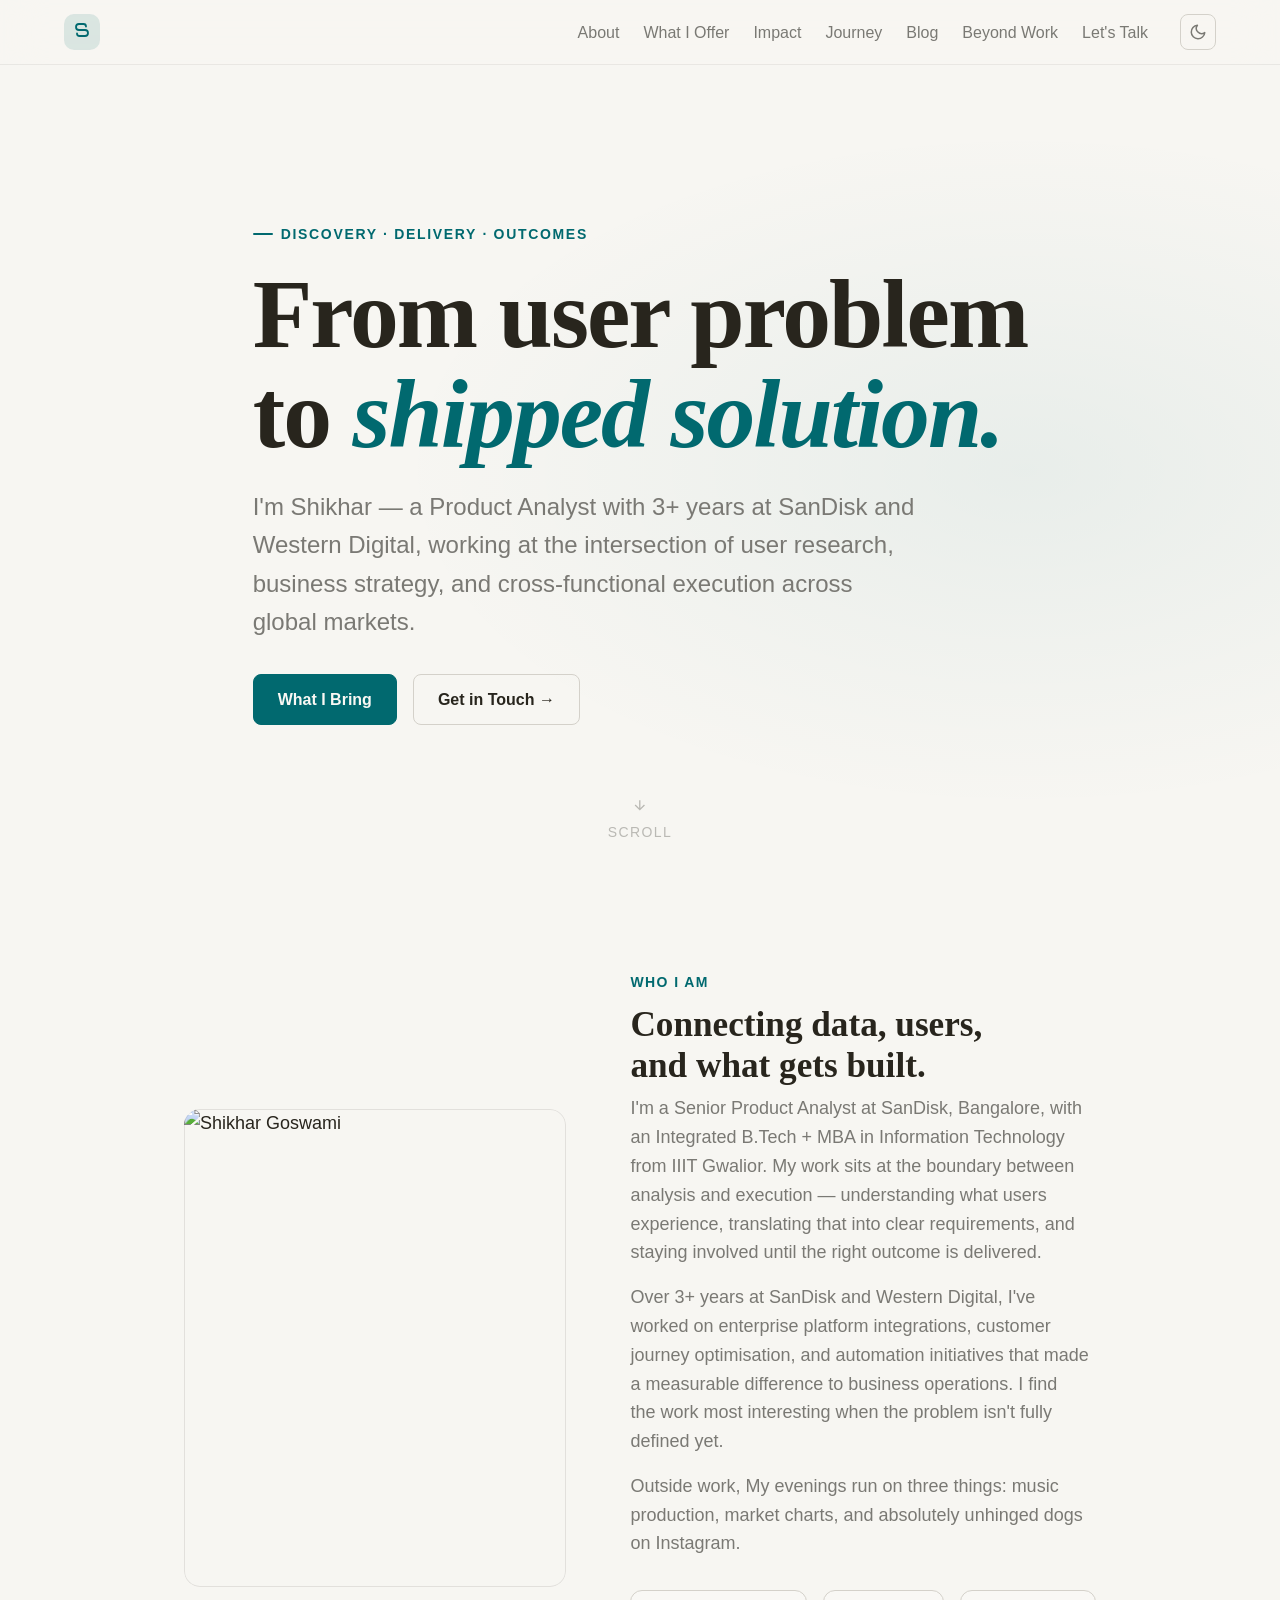
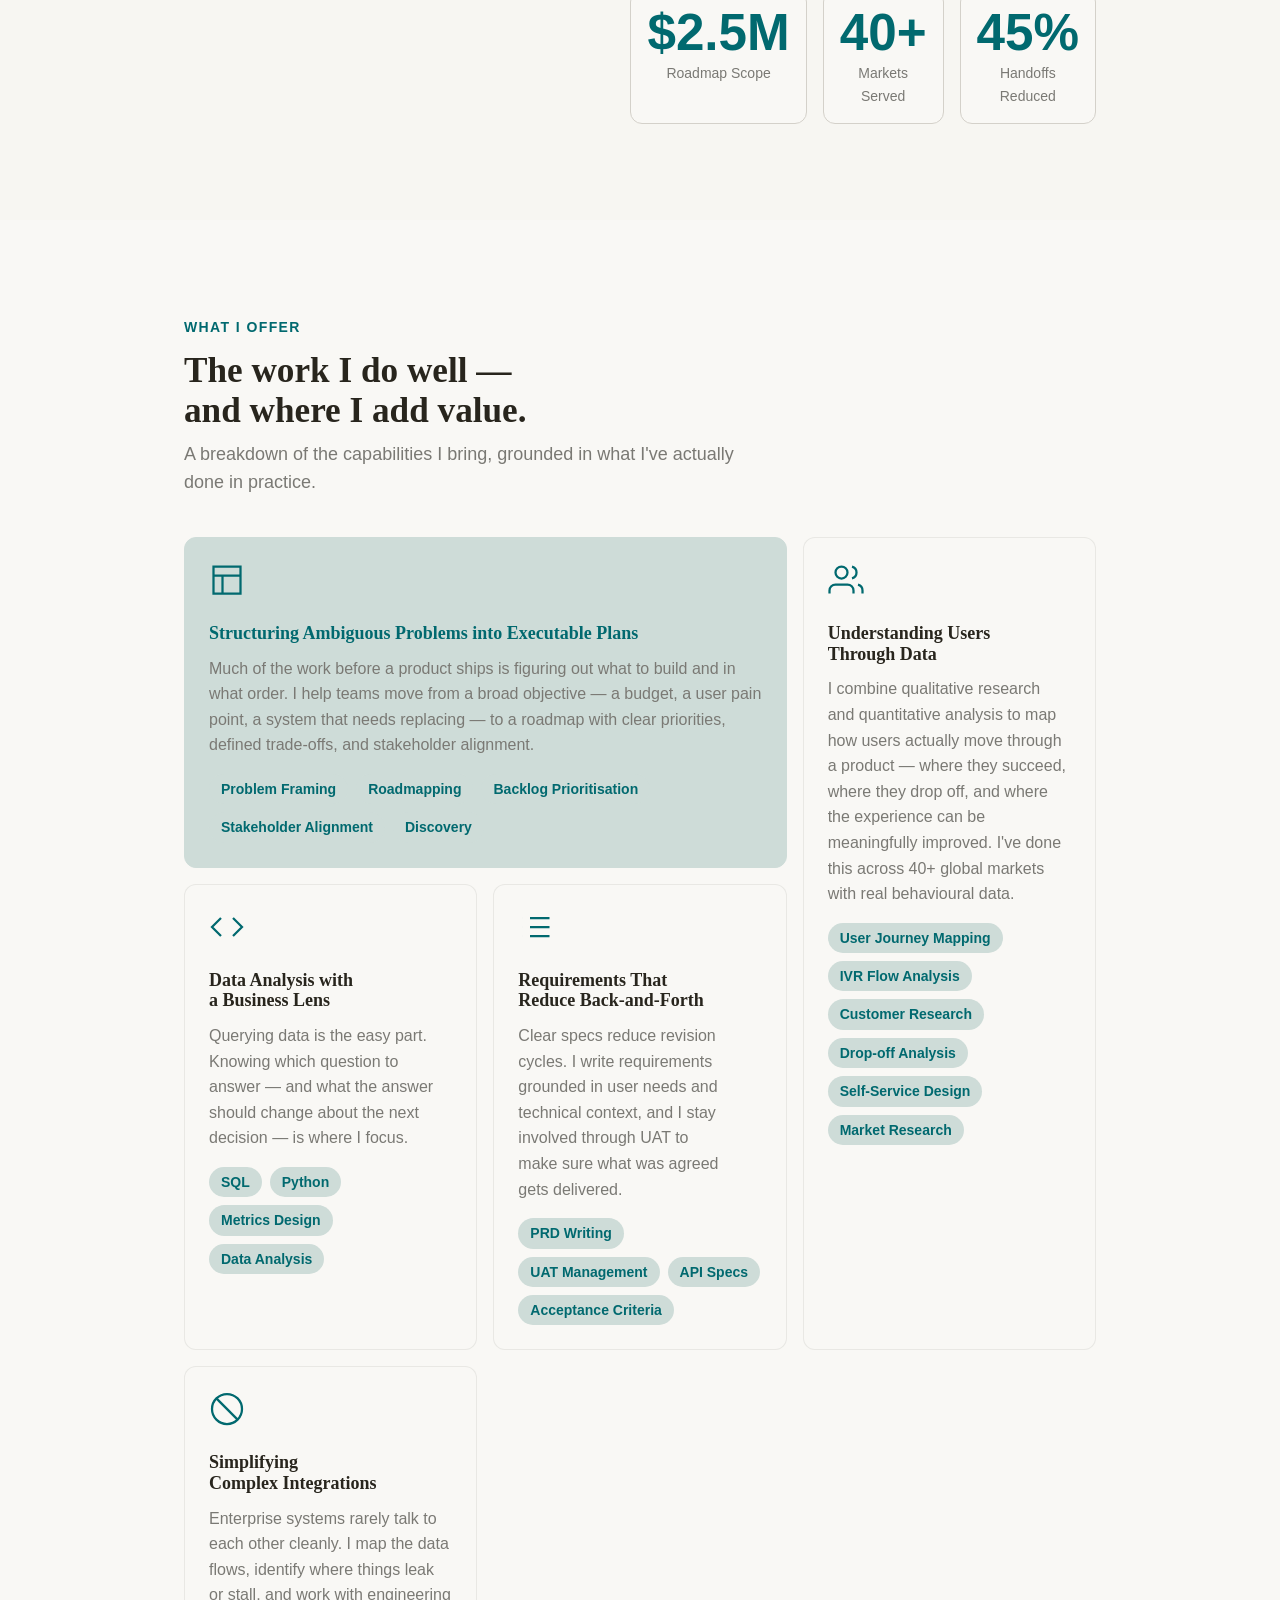
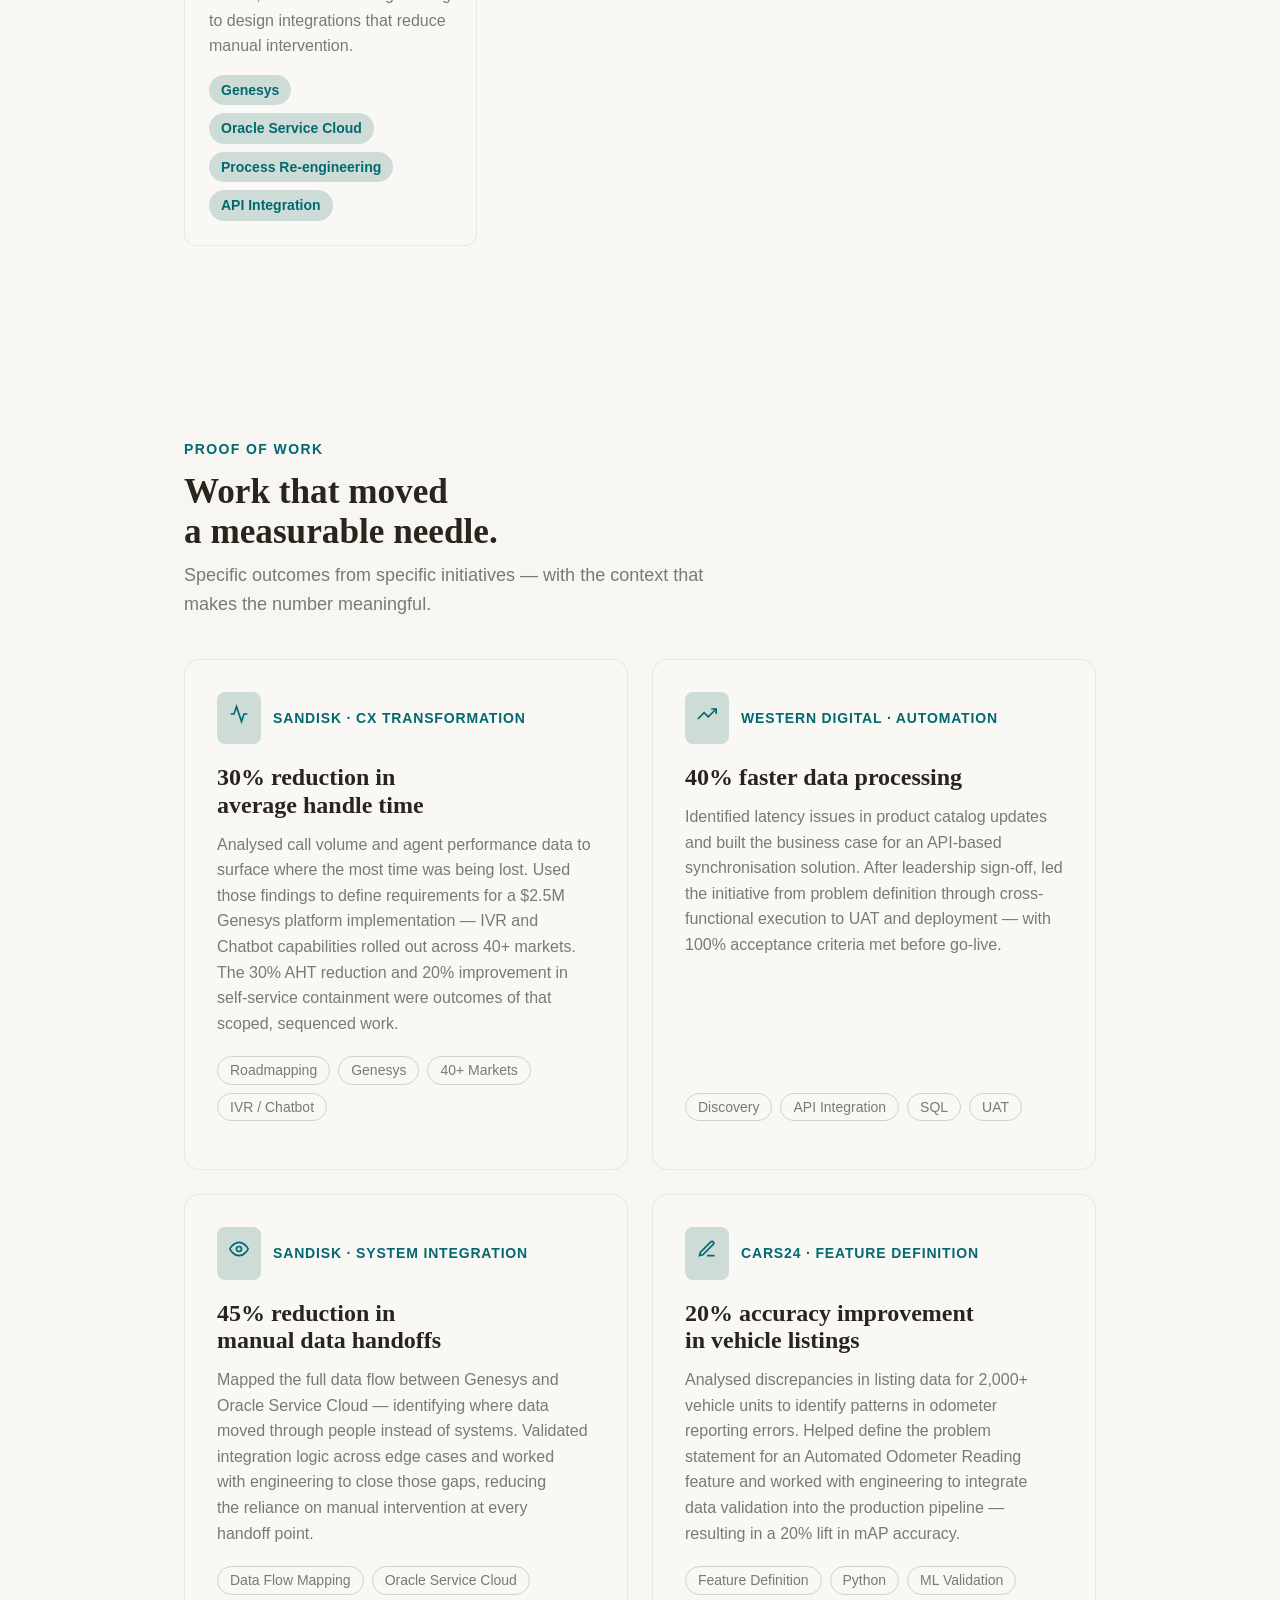
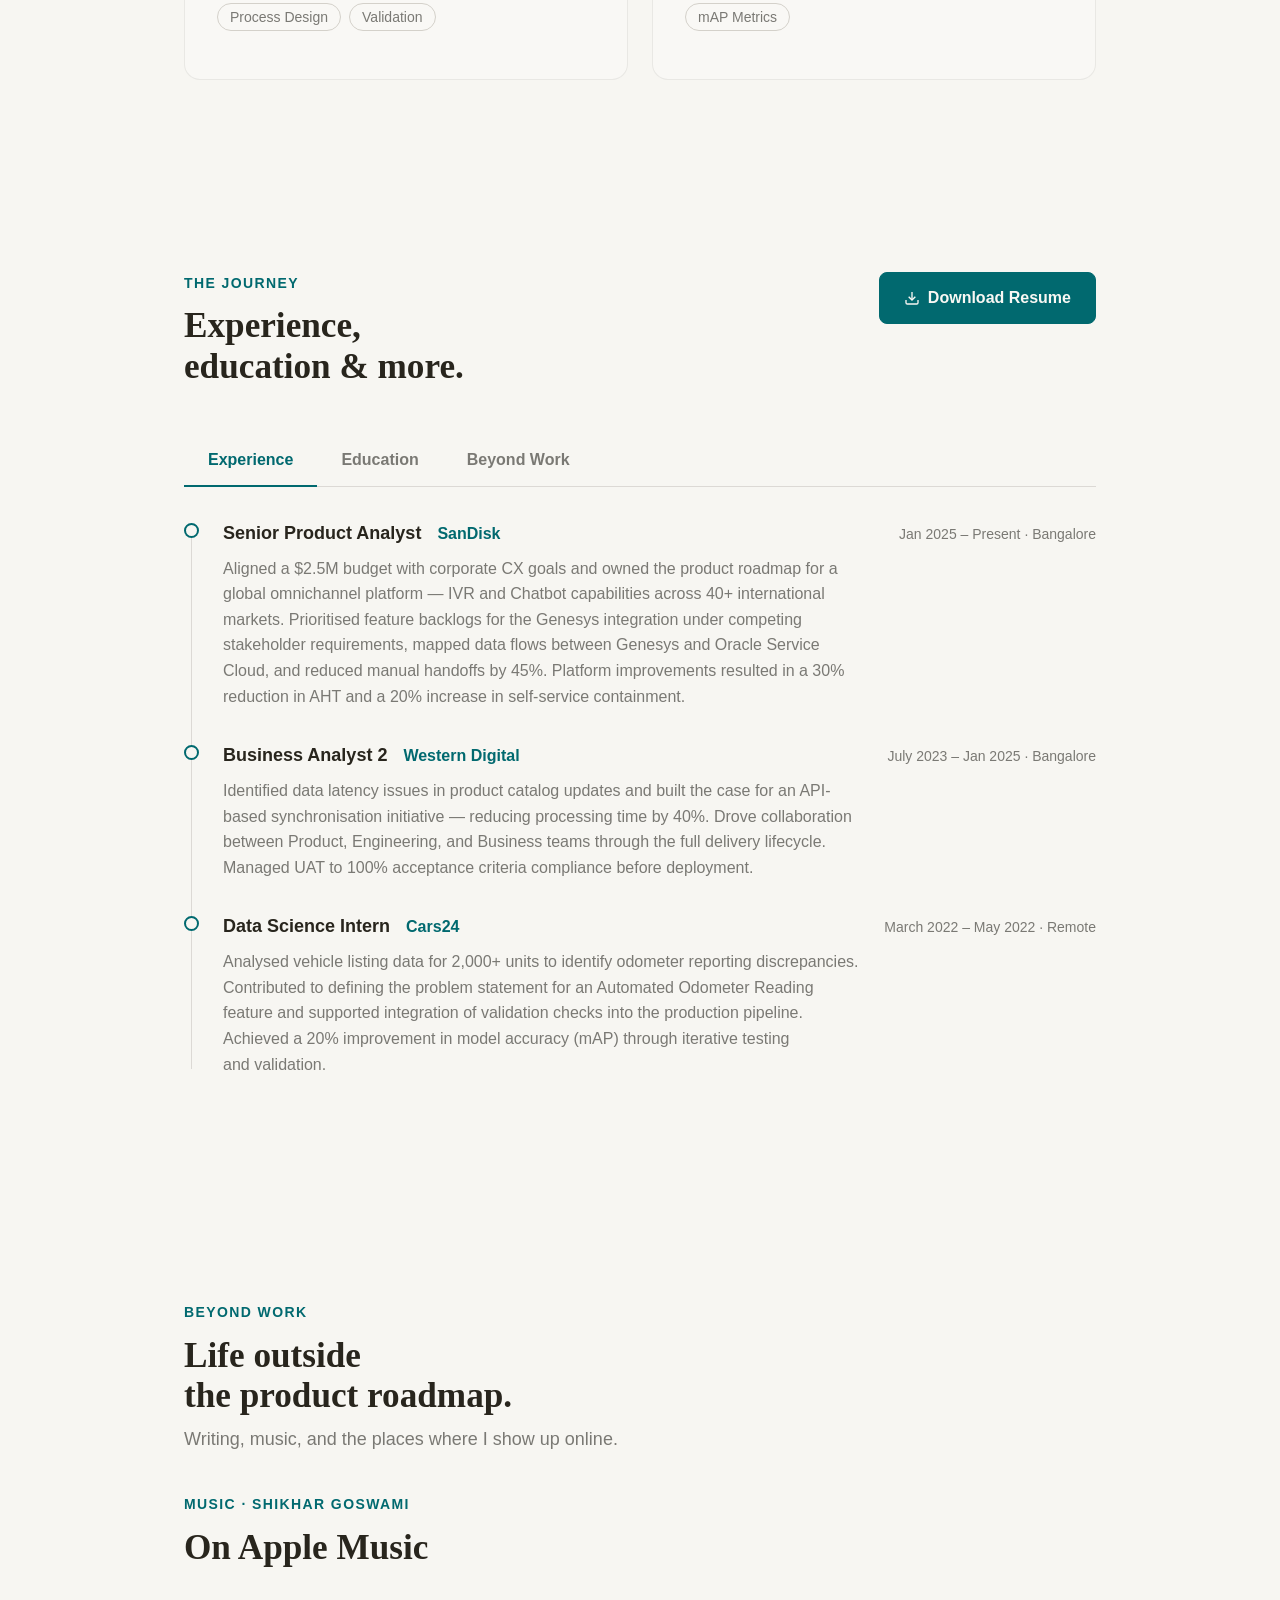
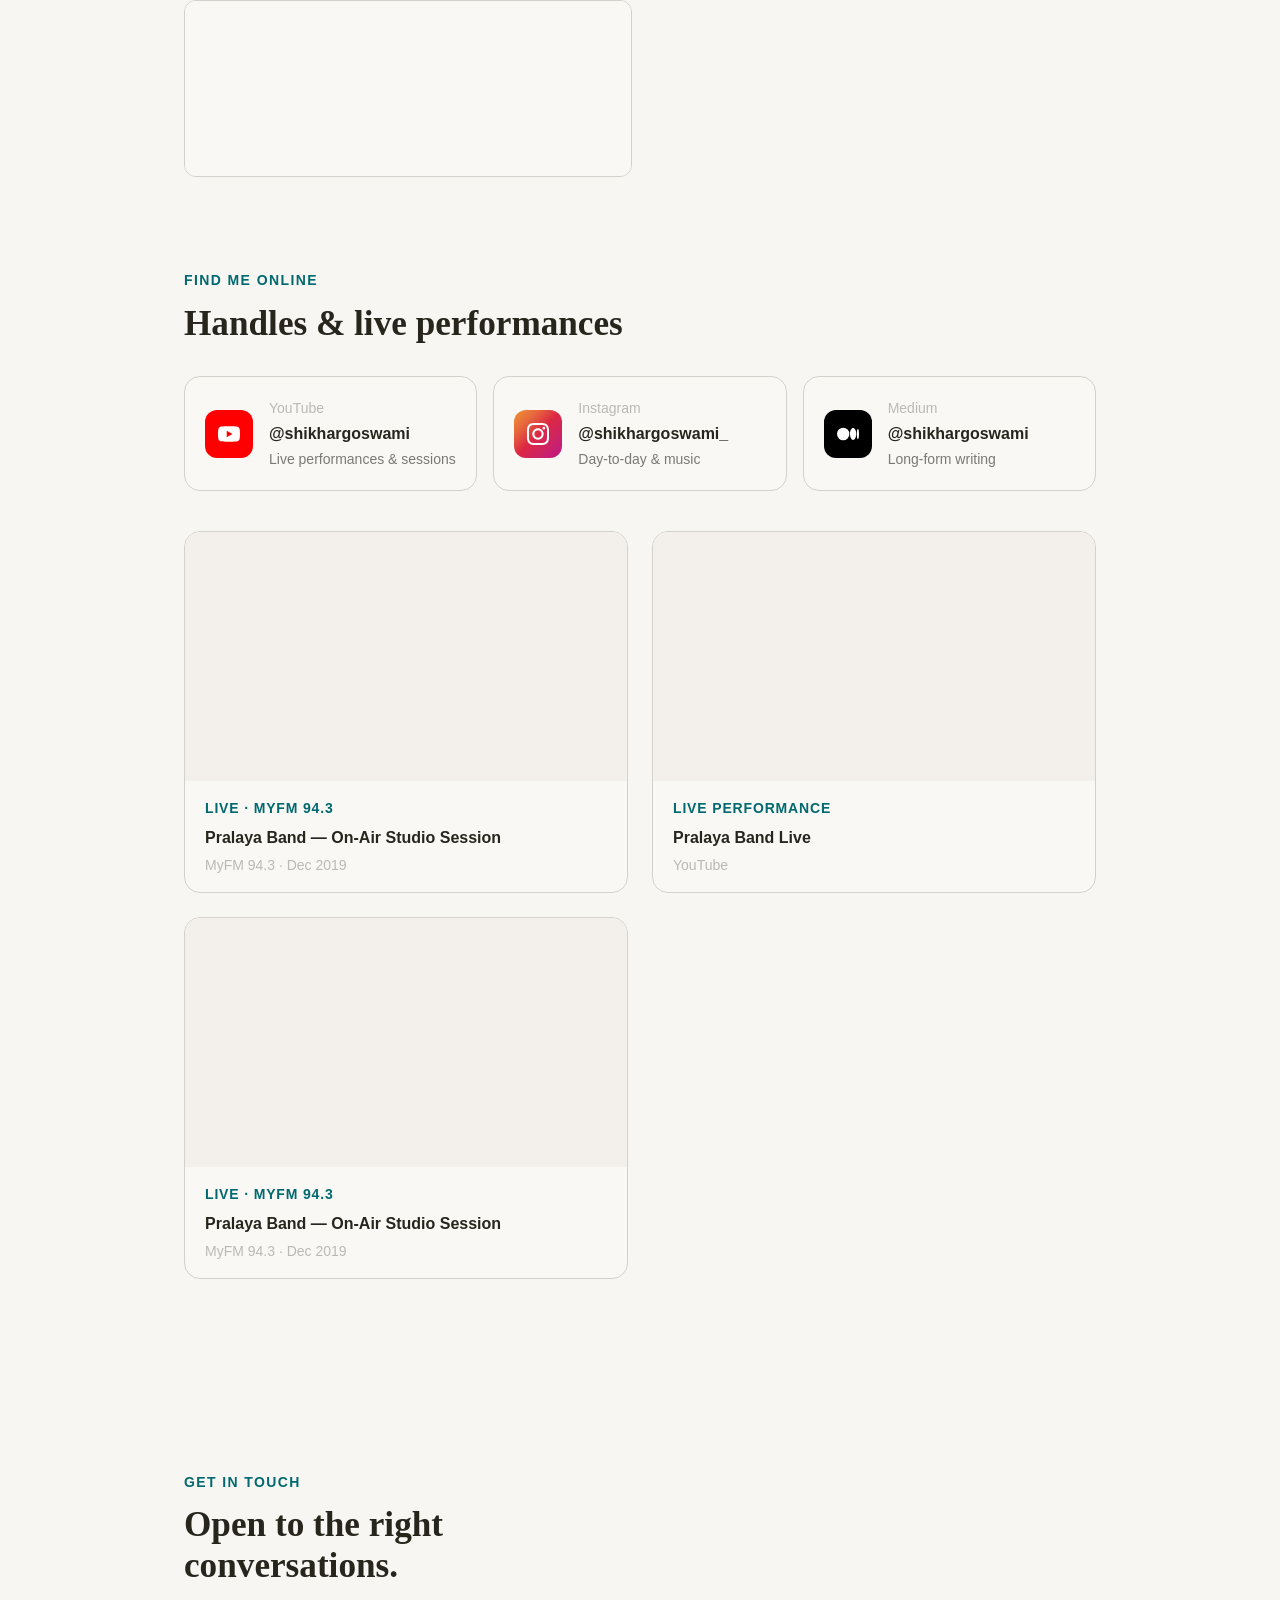
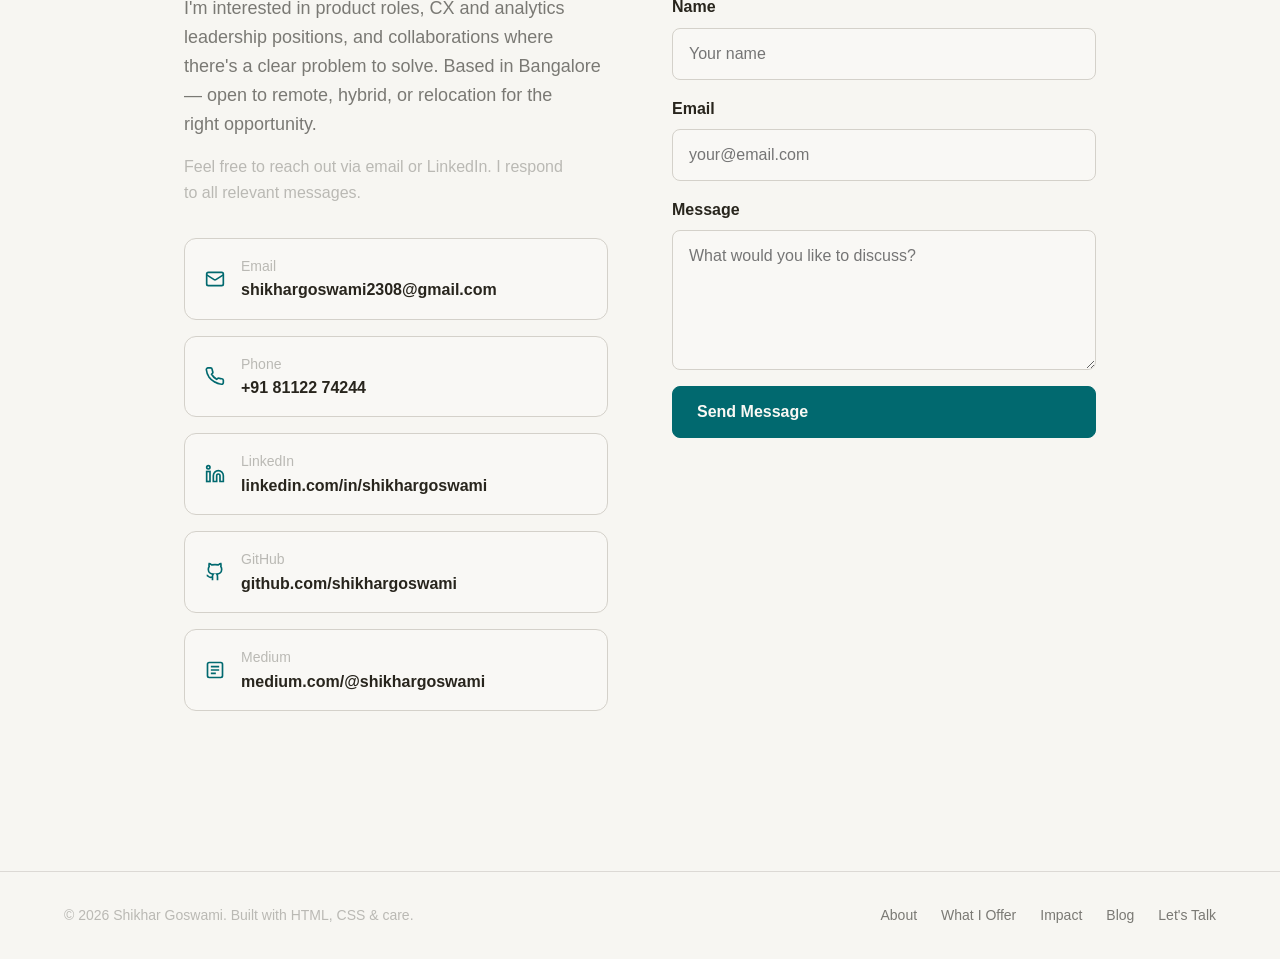
==== commit a332cc68: "beyond work section added" ====
--- a/index.html
+++ b/index.html
@@ -66,6 +66,7 @@
           <li><a href="#impact">Impact</a></li>
           <li><a href="#resume">Journey</a></li>
           <li><a href="#blog">Blog</a></li>
+          <li><a href="#beyond">Beyond Work</a></li>
           <li><a href="#contact">Let's Talk</a></li>
         </ul>
         <div class="nav-actions">
@@ -835,61 +836,217 @@
         </div>
       </section>
 
-      <!-- ══ BLOG ═══════════════════════════════════════════════════ -->
-      <section
-        class="section"
-        id="blog"
-        style="background: var(--color-surface)"
-      >
+      <!-- ══ BEYOND WORK ═══════════════════════════════════════════ -->
+      <section class="section" id="beyond">
         <div class="container">
-          <span class="section-label">Writing</span>
-          <h2 class="section-title">Things I've written<br />worth reading.</h2>
+          <span class="section-label">Beyond Work</span>
+          <h2 class="section-title">Life outside<br />the product roadmap.</h2>
           <p class="section-desc">
-            Notes on product, analytics, CX systems, and the craft of turning
-            research into decisions.
+            Writing, music, and the places where I show up online.
           </p>
-          <div class="blog-grid">
-            <a href="./blog/post-template.html" class="blog-card">
-              <div class="blog-date">April 2026 · 6 min read</div>
-              <h3 class="blog-card-title">
-                Driving a Product Roadmap Without the PM Title
+
+          <div class="beyond-grid">
+            <!-- ── MUSIC ──────────────────────────────────────── -->
+            <div>
+              <span class="beyond-block-label">Music · Shikhar Goswami</span>
+              <h3 class="beyond-block-title">On Apple Music</h3>
+              <div class="music-tiles">
+                <div class="music-tile">
+                  <iframe
+                    allow="
+                      autoplay *;
+                      encrypted-media *;
+                      fullscreen *;
+                      clipboard-write;
+                    "
+                    frameborder="0"
+                    height="175"
+                    sandbox="allow-forms allow-popups allow-same-origin allow-scripts allow-storage-access-by-user-activation allow-top-navigation-by-user-activation"
+                    src="https://embed.music.apple.com/in/album/gumaan/1752390290?i=1752390291"
+                    title="Gumaan — Shikhar Goswami on Apple Music"
+                    loading="lazy"
+                  >
+                  </iframe>
+                </div>
+              </div>
+              <p
+                style="
+                  font-size: var(--text-xs);
+                  color: var(--color-text-faint);
+                  margin-top: var(--space-3);
+                "
+              ></p>
+            </div>
+
+            <!-- ── SOCIAL + YOUTUBE ─────────────────────────── -->
+            <div>
+              <span class="beyond-block-label">Find Me Online</span>
+              <h3 class="beyond-block-title">
+                Handles &amp; live performances
               </h3>
-              <p class="blog-card-excerpt">
-                How analysts can take ownership of outcomes — the stakeholder
-                dynamics, framing approaches, and practical moves that make it
-                work.
-              </p>
-              <span class="blog-read-more">Read more →</span>
-            </a>
-
-            <a href="./blog/post-template.html" class="blog-card">
-              <div class="blog-date">March 2026 · 5 min read</div>
-              <h3 class="blog-card-title">
-                Writing Requirements That Don't Come Back Broken
-              </h3>
-              <p class="blog-card-excerpt">
-                The structure I use for specs — from acceptance criteria to edge
-                cases — and why most requirements fail before a line of code is
-                written.
-              </p>
-              <span class="blog-read-more">Read more →</span>
-            </a>
-
-            <a href="./blog/post-template.html" class="blog-card">
-              <div class="blog-date">Feb 2026 · 7 min read</div>
-              <h3 class="blog-card-title">
-                What Customer Journey Mapping Looks Like at Global Scale
-              </h3>
-              <p class="blog-card-excerpt">
-                Lessons from mapping IVR flows across 40+ markets — what the
-                data surfaced, how we prioritised the drop-offs, and what
-                changed as a result.
-              </p>
-              <span class="blog-read-more">Read more →</span>
-            </a>
-          </div>
-          <div style="margin-top: var(--space-8); text-align: center">
-            <a href="./blog/index.html" class="btn btn-ghost">All Posts →</a>
+
+              <!-- Handle cards -->
+              <div class="social-handles">
+                <a
+                  href="https://www.youtube.com/@shikhargoswami"
+                  class="social-handle"
+                  target="_blank"
+                  rel="noopener"
+                >
+                  <div class="social-handle-icon social-handle-icon--yt">
+                    <svg
+                      width="22"
+                      height="22"
+                      viewBox="0 0 24 24"
+                      fill="currentColor"
+                    >
+                      <path
+                        d="M23.498 6.186a3.016 3.016 0 0 0-2.122-2.136C19.505 3.545 12 3.545 12 3.545s-7.505 0-9.377.505A3.017 3.017 0 0 0 .502 6.186C0 8.07 0 12 0 12s0 3.93.502 5.814a3.016 3.016 0 0 0 2.122 2.136c1.871.505 9.376.505 9.376.505s7.505 0 9.377-.505a3.015 3.015 0 0 0 2.122-2.136C24 15.93 24 12 24 12s0-3.93-.502-5.814zM9.545 15.568V8.432L15.818 12l-6.273 3.568z"
+                      />
+                    </svg>
+                  </div>
+                  <div>
+                    <div class="social-handle-label">YouTube</div>
+                    <div class="social-handle-name">@shikhargoswami</div>
+                    <div class="social-handle-sub">
+                      Live performances &amp; sessions
+                    </div>
+                  </div>
+                </a>
+
+                <a
+                  href="https://www.instagram.com/shikhargoswami_"
+                  class="social-handle"
+                  target="_blank"
+                  rel="noopener"
+                >
+                  <div class="social-handle-icon social-handle-icon--ig">
+                    <svg
+                      width="22"
+                      height="22"
+                      viewBox="0 0 24 24"
+                      fill="currentColor"
+                    >
+                      <path
+                        d="M12 2.163c3.204 0 3.584.012 4.85.07 3.252.148 4.771 1.691 4.919 4.919.058 1.265.069 1.645.069 4.849 0 3.205-.012 3.584-.069 4.849-.149 3.225-1.664 4.771-4.919 4.919-1.266.058-1.644.07-4.85.07-3.204 0-3.584-.012-4.849-.07-3.26-.149-4.771-1.699-4.919-4.92-.058-1.265-.07-1.644-.07-4.849 0-3.204.013-3.583.07-4.849.149-3.227 1.664-4.771 4.919-4.919 1.266-.057 1.645-.069 4.849-.069zm0-2.163c-3.259 0-3.667.014-4.947.072-4.358.2-6.78 2.618-6.98 6.98-.059 1.281-.073 1.689-.073 4.948 0 3.259.014 3.668.072 4.948.2 4.358 2.618 6.78 6.98 6.98 1.281.058 1.689.072 4.948.072 3.259 0 3.668-.014 4.948-.072 4.354-.2 6.782-2.618 6.979-6.98.059-1.28.073-1.689.073-4.948 0-3.259-.014-3.667-.072-4.947-.196-4.354-2.617-6.78-6.979-6.98-1.281-.059-1.69-.073-4.949-.073zm0 5.838c-3.403 0-6.162 2.759-6.162 6.162s2.759 6.163 6.162 6.163 6.162-2.759 6.162-6.163c0-3.403-2.759-6.162-6.162-6.162zm0 10.162c-2.209 0-4-1.79-4-4 0-2.209 1.791-4 4-4s4 1.791 4 4c0 2.21-1.791 4-4 4zm6.406-11.845c-.796 0-1.441.645-1.441 1.44s.645 1.44 1.441 1.44c.795 0 1.439-.645 1.439-1.44s-.644-1.44-1.439-1.44z"
+                      />
+                    </svg>
+                  </div>
+                  <div>
+                    <div class="social-handle-label">Instagram</div>
+                    <div class="social-handle-name">@shikhargoswami_</div>
+                    <div class="social-handle-sub">Day-to-day &amp; music</div>
+                  </div>
+                </a>
+
+                <a
+                  href="https://medium.com/@shikhargoswami"
+                  class="social-handle"
+                  target="_blank"
+                  rel="noopener"
+                >
+                  <div class="social-handle-icon social-handle-icon--medium">
+                    <svg
+                      width="22"
+                      height="22"
+                      viewBox="0 0 24 24"
+                      fill="currentColor"
+                    >
+                      <path
+                        d="M13.54 12a6.8 6.8 0 01-6.77 6.82A6.8 6.8 0 010 12a6.8 6.8 0 016.77-6.82A6.8 6.8 0 0113.54 12zm7.42 0c0 3.54-1.51 6.42-3.38 6.42-1.87 0-3.39-2.88-3.39-6.42s1.52-6.42 3.39-6.42 3.38 2.88 3.38 6.42M24 12c0 3.17-.53 5.75-1.19 5.75-.66 0-1.19-2.58-1.19-5.75s.53-5.75 1.19-5.75C23.47 6.25 24 8.83 24 12z"
+                      />
+                    </svg>
+                  </div>
+                  <div>
+                    <div class="social-handle-label">Medium</div>
+                    <div class="social-handle-name">@shikhargoswami</div>
+                    <div class="social-handle-sub">Long-form writing</div>
+                  </div>
+                </a>
+              </div>
+
+              <!-- YouTube video tiles — real Pralaya Band performances -->
+              <div class="video-tiles">
+                <div class="video-tile">
+                  <div class="video-tile-embed">
+                    <iframe
+                      src="https://www.youtube.com/embed/Z2JPRSCZEkw"
+                      title="Pralaya Band Performance"
+                      allow="
+                        accelerometer;
+                        autoplay;
+                        clipboard-write;
+                        encrypted-media;
+                        gyroscope;
+                        picture-in-picture;
+                      "
+                      allowfullscreen
+                      loading="lazy"
+                    >
+                    </iframe>
+                  </div>
+                  <div class="video-tile-info">
+                    <div class="video-tile-tag">Live · MyFM 94.3</div>
+                    <div class="video-tile-title">
+                      Pralaya Band — On-Air Studio Session
+                    </div>
+                    <div class="video-tile-meta">MyFM 94.3 · Dec 2019</div>
+                  </div>
+                </div>
+
+                <div class="video-tile">
+                  <div class="video-tile-embed">
+                    <iframe
+                      src="https://www.youtube.com/embed/zYMYHaXUBOM"
+                      title="Pralaya Band Performance"
+                      allow="
+                        accelerometer;
+                        autoplay;
+                        clipboard-write;
+                        encrypted-media;
+                        gyroscope;
+                        picture-in-picture;
+                      "
+                      allowfullscreen
+                      loading="lazy"
+                    >
+                    </iframe>
+                  </div>
+                  <div class="video-tile-info">
+                    <div class="video-tile-tag">Live Performance</div>
+                    <div class="video-tile-title">Pralaya Band Live</div>
+                    <div class="video-tile-meta">YouTube</div>
+                  </div>
+                </div>
+
+                <div class="video-tile">
+                  <div class="video-tile-embed">
+                    <iframe
+                      src="https://www.youtube.com/embed/fBPApMUCDvI"
+                      title="Pralaya Band — MyFM 94.3 Live Studio Session"
+                      allow="
+                        accelerometer;
+                        autoplay;
+                        clipboard-write;
+                        encrypted-media;
+                        gyroscope;
+                        picture-in-picture;
+                      "
+                      allowfullscreen
+                      loading="lazy"
+                    >
+                    </iframe>
+                  </div>
+                  <div class="video-tile-info">
+                    <div class="video-tile-tag">Live · MyFM 94.3</div>
+                    <div class="video-tile-title">
+                      Pralaya Band — On-Air Studio Session
+                    </div>
+                    <div class="video-tile-meta">MyFM 94.3 · Dec 2019</div>
+                  </div>
+                </div>
+              </div>
+            </div>
           </div>
         </div>
       </section>
--- a/assets/css/style.css
+++ b/assets/css/style.css
@@ -5,45 +5,54 @@
    Density: Spacious portfolio layout
    ================================================================ */
 
-@import url('https://api.fontshare.com/v2/css?f[]=clash-display@500,600,700&f[]=satoshi@400,500,700&display=swap');
+@import url("https://api.fontshare.com/v2/css?f[]=clash-display@500,600,700&f[]=satoshi@400,500,700&display=swap");
 
 /* ── TOKENS ─────────────────────────────────────────────────────── */
-:root, [data-theme="light"] {
-  --font-display: 'Clash Display', 'Georgia', serif;
-  --font-body:    'Satoshi', 'Helvetica Neue', sans-serif;
-
-  --text-xs:   clamp(0.75rem,  0.7rem  + 0.25vw, 0.875rem);
-  --text-sm:   clamp(0.875rem, 0.8rem  + 0.35vw, 1rem);
-  --text-base: clamp(1rem,     0.95rem + 0.25vw, 1.125rem);
-  --text-lg:   clamp(1.125rem, 1rem    + 0.75vw, 1.5rem);
-  --text-xl:   clamp(1.5rem,   1.2rem  + 1.25vw, 2.25rem);
-  --text-2xl:  clamp(2rem,     1.2rem  + 2.5vw,  3.5rem);
-  --text-hero: clamp(3rem,     0.5rem  + 7vw,    8rem);
-
-  --space-1: 0.25rem;  --space-2: 0.5rem;   --space-3: 0.75rem;
-  --space-4: 1rem;     --space-5: 1.25rem;  --space-6: 1.5rem;
-  --space-8: 2rem;     --space-10: 2.5rem;  --space-12: 3rem;
-  --space-16: 4rem;    --space-20: 5rem;    --space-24: 6rem;
-
-  --color-bg:               #f7f6f2;
-  --color-surface:          #f9f8f5;
-  --color-surface-2:        #fbfbf9;
-  --color-surface-offset:   #f3f0ec;
-  --color-divider:          #dcd9d5;
-  --color-border:           #d4d1ca;
-  --color-text:             #28251d;
-  --color-text-muted:       #7a7974;
-  --color-text-faint:       #bab9b4;
-  --color-text-inverse:     #f9f8f4;
-  --color-primary:          #01696f;
-  --color-primary-hover:    #0c4e54;
-  --color-primary-active:   #0f3638;
-  --color-primary-highlight:#cedcd8;
-
-  --radius-sm:   0.375rem;
-  --radius-md:   0.5rem;
-  --radius-lg:   0.75rem;
-  --radius-xl:   1rem;
+:root,
+[data-theme="light"] {
+  --font-display: "Clash Display", "Georgia", serif;
+  --font-body: "Satoshi", "Helvetica Neue", sans-serif;
+
+  --text-xs: clamp(0.75rem, 0.7rem + 0.25vw, 0.875rem);
+  --text-sm: clamp(0.875rem, 0.8rem + 0.35vw, 1rem);
+  --text-base: clamp(1rem, 0.95rem + 0.25vw, 1.125rem);
+  --text-lg: clamp(1.125rem, 1rem + 0.75vw, 1.5rem);
+  --text-xl: clamp(1.5rem, 1.2rem + 1.25vw, 2.25rem);
+  --text-2xl: clamp(2rem, 1.2rem + 2.5vw, 3.5rem);
+  --text-hero: clamp(3rem, 0.5rem + 7vw, 8rem);
+
+  --space-1: 0.25rem;
+  --space-2: 0.5rem;
+  --space-3: 0.75rem;
+  --space-4: 1rem;
+  --space-5: 1.25rem;
+  --space-6: 1.5rem;
+  --space-8: 2rem;
+  --space-10: 2.5rem;
+  --space-12: 3rem;
+  --space-16: 4rem;
+  --space-20: 5rem;
+  --space-24: 6rem;
+
+  --color-bg: #f7f6f2;
+  --color-surface: #f9f8f5;
+  --color-surface-2: #fbfbf9;
+  --color-surface-offset: #f3f0ec;
+  --color-divider: #dcd9d5;
+  --color-border: #d4d1ca;
+  --color-text: #28251d;
+  --color-text-muted: #7a7974;
+  --color-text-faint: #bab9b4;
+  --color-text-inverse: #f9f8f4;
+  --color-primary: #01696f;
+  --color-primary-hover: #0c4e54;
+  --color-primary-active: #0f3638;
+  --color-primary-highlight: #cedcd8;
+
+  --radius-sm: 0.375rem;
+  --radius-md: 0.5rem;
+  --radius-lg: 0.75rem;
+  --radius-xl: 1rem;
   --radius-full: 9999px;
 
   --shadow-sm: 0 1px 2px oklch(0.2 0.01 80 / 0.06);
@@ -52,24 +61,24 @@
   --transition: 180ms cubic-bezier(0.16, 1, 0.3, 1);
 
   --content-default: 960px;
-  --content-wide:   1200px;
+  --content-wide: 1200px;
 }
 
 [data-theme="dark"] {
-  --color-bg:               #171614;
-  --color-surface:          #1c1b19;
-  --color-surface-2:        #201f1d;
-  --color-surface-offset:   #22211f;
-  --color-divider:          #262523;
-  --color-border:           #393836;
-  --color-text:             #cdccca;
-  --color-text-muted:       #797876;
-  --color-text-faint:       #5a5957;
-  --color-text-inverse:     #2b2a28;
-  --color-primary:          #4f98a3;
-  --color-primary-hover:    #227f8b;
-  --color-primary-active:   #1a626b;
-  --color-primary-highlight:#313b3b;
+  --color-bg: #171614;
+  --color-surface: #1c1b19;
+  --color-surface-2: #201f1d;
+  --color-surface-offset: #22211f;
+  --color-divider: #262523;
+  --color-border: #393836;
+  --color-text: #cdccca;
+  --color-text-muted: #797876;
+  --color-text-faint: #5a5957;
+  --color-text-inverse: #2b2a28;
+  --color-primary: #4f98a3;
+  --color-primary-hover: #227f8b;
+  --color-primary-active: #1a626b;
+  --color-primary-highlight: #313b3b;
   --shadow-sm: 0 1px 2px oklch(0 0 0 / 0.2);
   --shadow-md: 0 4px 12px oklch(0 0 0 / 0.3);
   --shadow-lg: 0 12px 32px oklch(0 0 0 / 0.4);
@@ -77,10 +86,14 @@
 
 @media (prefers-color-scheme: dark) {
   :root:not([data-theme]) {
-    --color-bg: #171614; --color-surface: #1c1b19;
-    --color-surface-2: #201f1d; --color-text: #cdccca;
-    --color-text-muted: #797876; --color-primary: #4f98a3;
-    --color-border: #393836; --color-divider: #262523;
+    --color-bg: #171614;
+    --color-surface: #1c1b19;
+    --color-surface-2: #201f1d;
+    --color-text: #cdccca;
+    --color-text-muted: #797876;
+    --color-primary: #4f98a3;
+    --color-border: #393836;
+    --color-divider: #262523;
     --color-primary-highlight: #313b3b;
     --shadow-sm: 0 1px 2px oklch(0 0 0 / 0.2);
     --shadow-md: 0 4px 12px oklch(0 0 0 / 0.3);
@@ -89,7 +102,13 @@
 }
 
 /* ── BASE RESET ─────────────────────────────────────────────────── */
-*, *::before, *::after { box-sizing: border-box; margin: 0; padding: 0; }
+*,
+*::before,
+*::after {
+  box-sizing: border-box;
+  margin: 0;
+  padding: 0;
+}
 html {
   scroll-behavior: smooth;
   scroll-padding-top: var(--space-16);
@@ -105,22 +124,65 @@
   background: var(--color-bg);
   min-height: 100dvh;
   line-height: 1.6;
-  transition: background var(--transition), color var(--transition);
-}
-img, video { display: block; max-width: 100%; height: auto; }
-ul[role="list"], ol[role="list"] { list-style: none; }
-input, button, textarea, select { font: inherit; color: inherit; }
-h1, h2, h3, h4, h5, h6 { font-family: var(--font-display); line-height: 1.15; text-wrap: balance; }
-p, li { text-wrap: pretty; max-width: 72ch; }
-a, button, [role="button"] {
-  transition: color var(--transition), background var(--transition),
-    border-color var(--transition), box-shadow var(--transition),
+  transition:
+    background var(--transition),
+    color var(--transition);
+}
+img,
+video {
+  display: block;
+  max-width: 100%;
+  height: auto;
+}
+ul[role="list"],
+ol[role="list"] {
+  list-style: none;
+}
+input,
+button,
+textarea,
+select {
+  font: inherit;
+  color: inherit;
+}
+h1,
+h2,
+h3,
+h4,
+h5,
+h6 {
+  font-family: var(--font-display);
+  line-height: 1.15;
+  text-wrap: balance;
+}
+p,
+li {
+  text-wrap: pretty;
+  max-width: 72ch;
+}
+a,
+button,
+[role="button"] {
+  transition:
+    color var(--transition),
+    background var(--transition),
+    border-color var(--transition),
+    box-shadow var(--transition),
     transform var(--transition);
 }
-::selection { background: oklch(from var(--color-primary) l c h / 0.2); color: var(--color-text); }
-:focus-visible { outline: 2px solid var(--color-primary); outline-offset: 3px; border-radius: var(--radius-sm); }
+::selection {
+  background: oklch(from var(--color-primary) l c h / 0.2);
+  color: var(--color-text);
+}
+:focus-visible {
+  outline: 2px solid var(--color-primary);
+  outline-offset: 3px;
+  border-radius: var(--radius-sm);
+}
 @media (prefers-reduced-motion: reduce) {
-  *, *::before, *::after {
+  *,
+  *::before,
+  *::after {
     animation-duration: 0.01ms !important;
     transition-duration: 0.01ms !important;
     scroll-behavior: auto !important;
@@ -128,177 +190,374 @@
 }
 
 /* ── LAYOUT ─────────────────────────────────────────────────────── */
-.container { max-width: var(--content-default); margin-inline: auto; padding-inline: var(--space-6); }
-.section { padding-block: clamp(var(--space-12), 8vw, var(--space-24)); }
+.container {
+  max-width: var(--content-default);
+  margin-inline: auto;
+  padding-inline: var(--space-6);
+}
+.section {
+  padding-block: clamp(var(--space-12), 8vw, var(--space-24));
+}
 .section-label {
-  font-size: var(--text-xs); font-weight: 600; letter-spacing: 0.1em;
-  text-transform: uppercase; color: var(--color-primary);
-  display: block; margin-bottom: var(--space-3);
-}
-.section-title { font-size: var(--text-xl); font-weight: 700; margin-bottom: var(--space-2); }
-.section-desc { font-size: var(--text-base); color: var(--color-text-muted); max-width: 55ch; margin-bottom: var(--space-10); }
+  font-size: var(--text-xs);
+  font-weight: 600;
+  letter-spacing: 0.1em;
+  text-transform: uppercase;
+  color: var(--color-primary);
+  display: block;
+  margin-bottom: var(--space-3);
+}
+.section-title {
+  font-size: var(--text-xl);
+  font-weight: 700;
+  margin-bottom: var(--space-2);
+}
+.section-desc {
+  font-size: var(--text-base);
+  color: var(--color-text-muted);
+  max-width: 55ch;
+  margin-bottom: var(--space-10);
+}
 
 /* ── SKIP LINK ──────────────────────────────────────────────────── */
 .skip-link {
-  position: absolute; top: -100%; left: var(--space-4);
-  background: var(--color-primary); color: var(--color-text-inverse);
-  padding: var(--space-2) var(--space-4); border-radius: var(--radius-md);
-  font-size: var(--text-sm); font-weight: 600; z-index: 200; text-decoration: none;
-}
-.skip-link:focus { top: var(--space-4); }
+  position: absolute;
+  top: -100%;
+  left: var(--space-4);
+  background: var(--color-primary);
+  color: var(--color-text-inverse);
+  padding: var(--space-2) var(--space-4);
+  border-radius: var(--radius-md);
+  font-size: var(--text-sm);
+  font-weight: 600;
+  z-index: 200;
+  text-decoration: none;
+}
+.skip-link:focus {
+  top: var(--space-4);
+}
 
 /* ── HEADER / NAV ───────────────────────────────────────────────── */
 .header {
-  position: sticky; top: 0; z-index: 100;
+  position: sticky;
+  top: 0;
+  z-index: 100;
   background: oklch(from var(--color-bg) l c h / 0.88);
   backdrop-filter: blur(20px) saturate(160%);
   -webkit-backdrop-filter: blur(20px) saturate(160%);
   border-bottom: 1px solid oklch(from var(--color-text) l c h / 0.07);
-  transition: transform 0.3s cubic-bezier(0.16,1,0.3,1), box-shadow 0.3s;
-}
-.header--hidden { transform: translateY(-100%); }
-.header--scrolled { box-shadow: var(--shadow-md); }
+  transition:
+    transform 0.3s cubic-bezier(0.16, 1, 0.3, 1),
+    box-shadow 0.3s;
+}
+.header--hidden {
+  transform: translateY(-100%);
+}
+.header--scrolled {
+  box-shadow: var(--shadow-md);
+}
 .nav {
-  display: flex; align-items: center; gap: var(--space-8);
-  height: 64px; max-width: var(--content-wide);
-  margin-inline: auto; padding-inline: var(--space-6);
-}
-.nav-logo { display: flex; align-items: center; color: var(--color-text); text-decoration: none; }
-.nav-links { display: flex; gap: var(--space-6); list-style: none; margin-left: auto; }
+  display: flex;
+  align-items: center;
+  gap: var(--space-8);
+  height: 64px;
+  max-width: var(--content-wide);
+  margin-inline: auto;
+  padding-inline: var(--space-6);
+}
+.nav-logo {
+  display: flex;
+  align-items: center;
+  color: var(--color-text);
+  text-decoration: none;
+}
+.nav-links {
+  display: flex;
+  gap: var(--space-6);
+  list-style: none;
+  margin-left: auto;
+}
 .nav-links a {
-  font-size: var(--text-sm); font-weight: 500;
-  color: var(--color-text-muted); text-decoration: none;
-}
-.nav-links a:hover { color: var(--color-primary); }
-.nav-actions { display: flex; align-items: center; gap: var(--space-3); }
+  font-size: var(--text-sm);
+  font-weight: 500;
+  color: var(--color-text-muted);
+  text-decoration: none;
+}
+.nav-links a:hover {
+  color: var(--color-primary);
+}
+.nav-actions {
+  display: flex;
+  align-items: center;
+  gap: var(--space-3);
+}
 .theme-toggle {
-  background: none; border: 1px solid var(--color-border);
-  border-radius: var(--radius-md); padding: var(--space-2);
-  color: var(--color-text-muted); cursor: pointer;
-  display: flex; align-items: center; justify-content: center;
-  width: 36px; height: 36px;
-}
-.theme-toggle:hover { border-color: var(--color-primary); color: var(--color-primary); }
+  background: none;
+  border: 1px solid var(--color-border);
+  border-radius: var(--radius-md);
+  padding: var(--space-2);
+  color: var(--color-text-muted);
+  cursor: pointer;
+  display: flex;
+  align-items: center;
+  justify-content: center;
+  width: 36px;
+  height: 36px;
+}
+.theme-toggle:hover {
+  border-color: var(--color-primary);
+  color: var(--color-primary);
+}
 .nav-hamburger {
-  display: none; background: none; border: 1px solid var(--color-border);
-  border-radius: var(--radius-md); padding: var(--space-2);
-  color: var(--color-text); cursor: pointer; align-items: center; justify-content: center;
+  display: none;
+  background: none;
+  border: 1px solid var(--color-border);
+  border-radius: var(--radius-md);
+  padding: var(--space-2);
+  color: var(--color-text);
+  cursor: pointer;
+  align-items: center;
+  justify-content: center;
 }
 
 /* ── HERO ───────────────────────────────────────────────────────── */
 .hero {
-  min-height: 90vh; display: flex; align-items: center;
+  min-height: 90vh;
+  display: flex;
+  align-items: center;
   padding-block: var(--space-20);
-  position: relative; overflow: hidden;
+  position: relative;
+  overflow: hidden;
 }
 .hero::before {
-  content: ''; position: absolute; inset: 0;
-  background: radial-gradient(ellipse 70% 60% at 80% 50%,
-    oklch(from var(--color-primary) l c h / 0.06) 0%, transparent 70%);
+  content: "";
+  position: absolute;
+  inset: 0;
+  background: radial-gradient(
+    ellipse 70% 60% at 80% 50%,
+    oklch(from var(--color-primary) l c h / 0.06) 0%,
+    transparent 70%
+  );
   pointer-events: none;
 }
-.hero-inner { position: relative; }
+.hero-inner {
+  position: relative;
+}
 .hero-tag {
-  font-size: var(--text-xs); font-weight: 700; letter-spacing: 0.12em;
-  text-transform: uppercase; color: var(--color-primary);
-  display: inline-flex; align-items: center; gap: var(--space-2);
+  font-size: var(--text-xs);
+  font-weight: 700;
+  letter-spacing: 0.12em;
+  text-transform: uppercase;
+  color: var(--color-primary);
+  display: inline-flex;
+  align-items: center;
+  gap: var(--space-2);
   margin-bottom: var(--space-5);
 }
 .hero-tag::before {
-  content: ''; display: inline-block; width: 20px; height: 2px;
-  background: var(--color-primary); border-radius: 1px;
+  content: "";
+  display: inline-block;
+  width: 20px;
+  height: 2px;
+  background: var(--color-primary);
+  border-radius: 1px;
 }
 .hero-heading {
-  font-size: var(--text-hero); font-weight: 700;
-  line-height: 1.02; margin-bottom: var(--space-6);
+  font-size: var(--text-hero);
+  font-weight: 700;
+  line-height: 1.02;
+  margin-bottom: var(--space-6);
   letter-spacing: -0.02em;
 }
-.hero-heading em { font-style: italic; color: var(--color-primary); }
+.hero-heading em {
+  font-style: italic;
+  color: var(--color-primary);
+}
 .hero-sub {
-  font-size: var(--text-lg); color: var(--color-text-muted);
-  max-width: 50ch; margin-bottom: var(--space-8); line-height: 1.6;
-}
-.hero-actions { display: flex; gap: var(--space-4); flex-wrap: wrap; }
+  font-size: var(--text-lg);
+  color: var(--color-text-muted);
+  max-width: 50ch;
+  margin-bottom: var(--space-8);
+  line-height: 1.6;
+}
+.hero-actions {
+  display: flex;
+  gap: var(--space-4);
+  flex-wrap: wrap;
+}
 .hero-scroll {
-  position: absolute; bottom: var(--space-8); left: 50%;
+  position: absolute;
+  bottom: var(--space-8);
+  left: 50%;
   transform: translateX(-50%);
-  display: flex; flex-direction: column; align-items: center;
-  gap: var(--space-2); color: var(--color-text-faint);
-  font-size: var(--text-xs); text-transform: uppercase;
-  letter-spacing: 0.1em; animation: bounce 2s ease-in-out infinite;
+  display: flex;
+  flex-direction: column;
+  align-items: center;
+  gap: var(--space-2);
+  color: var(--color-text-faint);
+  font-size: var(--text-xs);
+  text-transform: uppercase;
+  letter-spacing: 0.1em;
+  animation: bounce 2s ease-in-out infinite;
 }
 @keyframes bounce {
-  0%, 100% { transform: translateX(-50%) translateY(0); }
-  50% { transform: translateX(-50%) translateY(6px); }
+  0%,
+  100% {
+    transform: translateX(-50%) translateY(0);
+  }
+  50% {
+    transform: translateX(-50%) translateY(6px);
+  }
 }
 
 /* ── BUTTONS ────────────────────────────────────────────────────── */
 .btn {
-  display: inline-flex; align-items: center; gap: var(--space-2);
-  padding: var(--space-3) var(--space-6); border-radius: var(--radius-md);
-  font-size: var(--text-sm); font-weight: 600; text-decoration: none;
-  cursor: pointer; border: 1.5px solid transparent; white-space: nowrap;
-}
-.btn:hover { transform: translateY(-1px); }
-.btn:active { transform: translateY(0); }
-.btn-primary { background: var(--color-primary); color: var(--color-text-inverse); border-color: var(--color-primary); }
-.btn-primary:hover { background: var(--color-primary-hover); border-color: var(--color-primary-hover); box-shadow: var(--shadow-md); }
-.btn-ghost { background: transparent; color: var(--color-text); border-color: var(--color-border); }
-.btn-ghost:hover { background: var(--color-surface-offset); border-color: var(--color-text-muted); }
-.btn-sm { padding: var(--space-2) var(--space-4); font-size: var(--text-xs); }
+  display: inline-flex;
+  align-items: center;
+  gap: var(--space-2);
+  padding: var(--space-3) var(--space-6);
+  border-radius: var(--radius-md);
+  font-size: var(--text-sm);
+  font-weight: 600;
+  text-decoration: none;
+  cursor: pointer;
+  border: 1.5px solid transparent;
+  white-space: nowrap;
+}
+.btn:hover {
+  transform: translateY(-1px);
+}
+.btn:active {
+  transform: translateY(0);
+}
+.btn-primary {
+  background: var(--color-primary);
+  color: var(--color-text-inverse);
+  border-color: var(--color-primary);
+}
+.btn-primary:hover {
+  background: var(--color-primary-hover);
+  border-color: var(--color-primary-hover);
+  box-shadow: var(--shadow-md);
+}
+.btn-ghost {
+  background: transparent;
+  color: var(--color-text);
+  border-color: var(--color-border);
+}
+.btn-ghost:hover {
+  background: var(--color-surface-offset);
+  border-color: var(--color-text-muted);
+}
+.btn-sm {
+  padding: var(--space-2) var(--space-4);
+  font-size: var(--text-xs);
+}
 
 /* ── ABOUT ──────────────────────────────────────────────────────── */
 .about-grid {
-  display: grid; grid-template-columns: 1fr 1fr;
-  gap: var(--space-16); align-items: center;
+  display: grid;
+  grid-template-columns: 1fr 1fr;
+  gap: var(--space-16);
+  align-items: center;
 }
 .about-image-wrap {
-  position: relative; border-radius: var(--radius-xl); overflow: hidden;
+  position: relative;
+  border-radius: var(--radius-xl);
+  overflow: hidden;
   aspect-ratio: 4/5;
 }
-.about-image-wrap img { width: 100%; height: 100%; object-fit: cover; }
+.about-image-wrap img {
+  width: 100%;
+  height: 100%;
+  object-fit: cover;
+}
 .about-image-wrap::after {
-  content: ''; position: absolute; inset: 0;
+  content: "";
+  position: absolute;
+  inset: 0;
   border-radius: var(--radius-xl);
   box-shadow: inset 0 0 0 1px oklch(from var(--color-text) l c h / 0.1);
 }
-.about-text p { color: var(--color-text-muted); margin-bottom: var(--space-4); }
+.about-text p {
+  color: var(--color-text-muted);
+  margin-bottom: var(--space-4);
+}
 .about-stats {
-  display: grid; grid-template-columns: repeat(3, 1fr);
-  gap: var(--space-4); margin-top: var(--space-8);
+  display: grid;
+  grid-template-columns: repeat(3, 1fr);
+  gap: var(--space-4);
+  margin-top: var(--space-8);
 }
 .stat-card {
   background: var(--color-surface);
   border: 1px solid var(--color-border);
-  border-radius: var(--radius-lg); padding: var(--space-4);
+  border-radius: var(--radius-lg);
+  padding: var(--space-4);
   text-align: center;
 }
-.stat-number { font-size: var(--text-2xl); font-weight: 700; color: var(--color-primary); line-height: 1; }
-.stat-label { font-size: var(--text-xs); color: var(--color-text-muted); margin-top: var(--space-1); }
+.stat-number {
+  font-size: var(--text-2xl);
+  font-weight: 700;
+  color: var(--color-primary);
+  line-height: 1;
+}
+.stat-label {
+  font-size: var(--text-xs);
+  color: var(--color-text-muted);
+  margin-top: var(--space-1);
+}
 
 /* ── SKILLS ─────────────────────────────────────────────────────── */
 .skills-bento {
   display: grid;
   grid-template-columns: repeat(3, 1fr);
   grid-template-rows: auto auto;
-  gap: var(--space-4); margin-top: var(--space-8);
+  gap: var(--space-4);
+  margin-top: var(--space-8);
 }
 .skill-card {
   background: var(--color-surface);
   border: 1px solid oklch(from var(--color-text) l c h / 0.08);
-  border-radius: var(--radius-lg); padding: var(--space-6);
-  transition: box-shadow var(--transition), transform var(--transition);
-}
-.skill-card:hover { box-shadow: var(--shadow-md); transform: translateY(-2px); }
-.skill-card--wide  { grid-column: span 2; }
-.skill-card--tall  { grid-row: span 2; }
-.skill-card-icon { width: 36px; height: 36px; color: var(--color-primary); margin-bottom: var(--space-4); }
-.skill-card h3 { font-size: var(--text-base); font-weight: 700; margin-bottom: var(--space-3); }
-.skill-tags { display: flex; flex-wrap: wrap; gap: var(--space-2); margin-top: var(--space-4); }
+  border-radius: var(--radius-lg);
+  padding: var(--space-6);
+  transition:
+    box-shadow var(--transition),
+    transform var(--transition);
+}
+.skill-card:hover {
+  box-shadow: var(--shadow-md);
+  transform: translateY(-2px);
+}
+.skill-card--wide {
+  grid-column: span 2;
+}
+.skill-card--tall {
+  grid-row: span 2;
+}
+.skill-card-icon {
+  width: 36px;
+  height: 36px;
+  color: var(--color-primary);
+  margin-bottom: var(--space-4);
+}
+.skill-card h3 {
+  font-size: var(--text-base);
+  font-weight: 700;
+  margin-bottom: var(--space-3);
+}
+.skill-tags {
+  display: flex;
+  flex-wrap: wrap;
+  gap: var(--space-2);
+  margin-top: var(--space-4);
+}
 .tag {
   background: var(--color-primary-highlight);
-  color: var(--color-primary); font-size: var(--text-xs);
-  font-weight: 600; padding: var(--space-1) var(--space-3);
+  color: var(--color-primary);
+  font-size: var(--text-xs);
+  font-weight: 600;
+  padding: var(--space-1) var(--space-3);
   border-radius: var(--radius-full);
 }
 
@@ -306,119 +565,311 @@
 .projects-grid {
   display: grid;
   grid-template-columns: repeat(auto-fill, minmax(min(320px, 100%), 1fr));
-  gap: var(--space-6); margin-top: var(--space-8);
+  gap: var(--space-6);
+  margin-top: var(--space-8);
 }
 .project-card {
   background: var(--color-surface);
   border: 1px solid oklch(from var(--color-text) l c h / 0.08);
-  border-radius: var(--radius-xl); overflow: hidden;
-  display: flex; flex-direction: column;
-  transition: transform var(--transition), box-shadow var(--transition);
-}
-.project-card:hover { transform: translateY(-4px); box-shadow: var(--shadow-lg); }
-.project-image { overflow: hidden; }
-.project-image img { width: 100%; aspect-ratio: 16/9; object-fit: cover; transition: transform 0.4s cubic-bezier(0.16,1,0.3,1); }
-.project-card:hover .project-image img { transform: scale(1.04); }
-.project-body { padding: var(--space-6); display: flex; flex-direction: column; flex: 1; }
+  border-radius: var(--radius-xl);
+  overflow: hidden;
+  display: flex;
+  flex-direction: column;
+  transition:
+    transform var(--transition),
+    box-shadow var(--transition);
+}
+.project-card:hover {
+  transform: translateY(-4px);
+  box-shadow: var(--shadow-lg);
+}
+.project-image {
+  overflow: hidden;
+}
+.project-image img {
+  width: 100%;
+  aspect-ratio: 16/9;
+  object-fit: cover;
+  transition: transform 0.4s cubic-bezier(0.16, 1, 0.3, 1);
+}
+.project-card:hover .project-image img {
+  transform: scale(1.04);
+}
+.project-body {
+  padding: var(--space-6);
+  display: flex;
+  flex-direction: column;
+  flex: 1;
+}
 .project-tag {
-  font-size: var(--text-xs); font-weight: 700; letter-spacing: 0.06em;
-  text-transform: uppercase; color: var(--color-primary); margin-bottom: var(--space-2);
-}
-.project-title { font-size: var(--text-lg); font-weight: 700; margin-bottom: var(--space-3); }
-.project-desc { font-size: var(--text-sm); color: var(--color-text-muted); flex: 1; margin-bottom: var(--space-5); }
-.project-links { display: flex; gap: var(--space-3); margin-top: auto; }
-.project-tech { display: flex; flex-wrap: wrap; gap: var(--space-2); margin-bottom: var(--space-4); }
+  font-size: var(--text-xs);
+  font-weight: 700;
+  letter-spacing: 0.06em;
+  text-transform: uppercase;
+  color: var(--color-primary);
+  margin-bottom: var(--space-2);
+}
+.project-title {
+  font-size: var(--text-lg);
+  font-weight: 700;
+  margin-bottom: var(--space-3);
+}
+.project-desc {
+  font-size: var(--text-sm);
+  color: var(--color-text-muted);
+  flex: 1;
+  margin-bottom: var(--space-5);
+}
+.project-links {
+  display: flex;
+  gap: var(--space-3);
+  margin-top: auto;
+}
+.project-tech {
+  display: flex;
+  flex-wrap: wrap;
+  gap: var(--space-2);
+  margin-bottom: var(--space-4);
+}
 .tech-chip {
-  font-size: var(--text-xs); color: var(--color-text-muted);
+  font-size: var(--text-xs);
+  color: var(--color-text-muted);
   border: 1px solid var(--color-border);
   border-radius: var(--radius-full);
   padding: 2px var(--space-3);
 }
 
 /* ── RESUME ─────────────────────────────────────────────────────── */
-.resume-header { display: flex; align-items: flex-start; justify-content: space-between; gap: var(--space-8); margin-bottom: var(--space-10); }
-.resume-timeline { position: relative; }
+.resume-header {
+  display: flex;
+  align-items: flex-start;
+  justify-content: space-between;
+  gap: var(--space-8);
+  margin-bottom: var(--space-10);
+}
+.resume-timeline {
+  position: relative;
+}
 .resume-timeline::before {
-  content: ''; position: absolute; left: 7px; top: 8px; bottom: 8px;
-  width: 1px; background: var(--color-divider);
-}
-.resume-item { display: flex; gap: var(--space-6); margin-bottom: var(--space-8); position: relative; }
+  content: "";
+  position: absolute;
+  left: 7px;
+  top: 8px;
+  bottom: 8px;
+  width: 1px;
+  background: var(--color-divider);
+}
+.resume-item {
+  display: flex;
+  gap: var(--space-6);
+  margin-bottom: var(--space-8);
+  position: relative;
+}
 .resume-dot {
-  width: 15px; height: 15px; border-radius: 50%;
-  background: var(--color-bg); border: 2px solid var(--color-primary);
-  flex-shrink: 0; margin-top: var(--space-1); position: relative; z-index: 1;
-}
-.resume-content { flex: 1; }
-.resume-meta { display: flex; align-items: baseline; gap: var(--space-4); flex-wrap: wrap; margin-bottom: var(--space-2); }
-.resume-title { font-size: var(--text-base); font-weight: 700; }
-.resume-company { font-size: var(--text-sm); color: var(--color-primary); font-weight: 600; }
-.resume-date { font-size: var(--text-xs); color: var(--color-text-muted); margin-left: auto; }
-.resume-desc { font-size: var(--text-sm); color: var(--color-text-muted); }
-.resume-tabs { display: flex; gap: 0; margin-bottom: var(--space-8); border-bottom: 1px solid var(--color-divider); }
+  width: 15px;
+  height: 15px;
+  border-radius: 50%;
+  background: var(--color-bg);
+  border: 2px solid var(--color-primary);
+  flex-shrink: 0;
+  margin-top: var(--space-1);
+  position: relative;
+  z-index: 1;
+}
+.resume-content {
+  flex: 1;
+}
+.resume-meta {
+  display: flex;
+  align-items: baseline;
+  gap: var(--space-4);
+  flex-wrap: wrap;
+  margin-bottom: var(--space-2);
+}
+.resume-title {
+  font-size: var(--text-base);
+  font-weight: 700;
+}
+.resume-company {
+  font-size: var(--text-sm);
+  color: var(--color-primary);
+  font-weight: 600;
+}
+.resume-date {
+  font-size: var(--text-xs);
+  color: var(--color-text-muted);
+  margin-left: auto;
+}
+.resume-desc {
+  font-size: var(--text-sm);
+  color: var(--color-text-muted);
+}
+.resume-tabs {
+  display: flex;
+  gap: 0;
+  margin-bottom: var(--space-8);
+  border-bottom: 1px solid var(--color-divider);
+}
 .resume-tab {
-  padding: var(--space-3) var(--space-6); font-size: var(--text-sm); font-weight: 600;
-  cursor: pointer; border: none; background: none;
-  color: var(--color-text-muted); border-bottom: 2px solid transparent;
-  margin-bottom: -1px; transition: all var(--transition);
-}
-.resume-tab.active { color: var(--color-primary); border-bottom-color: var(--color-primary); }
-.resume-tab:hover { color: var(--color-text); }
-.resume-panel { display: none; }
-.resume-panel.active { display: block; }
+  padding: var(--space-3) var(--space-6);
+  font-size: var(--text-sm);
+  font-weight: 600;
+  cursor: pointer;
+  border: none;
+  background: none;
+  color: var(--color-text-muted);
+  border-bottom: 2px solid transparent;
+  margin-bottom: -1px;
+  transition: all var(--transition);
+}
+.resume-tab.active {
+  color: var(--color-primary);
+  border-bottom-color: var(--color-primary);
+}
+.resume-tab:hover {
+  color: var(--color-text);
+}
+.resume-panel {
+  display: none;
+}
+.resume-panel.active {
+  display: block;
+}
 
 /* ── BLOG ───────────────────────────────────────────────────────── */
 .blog-grid {
-  display: grid; grid-template-columns: repeat(auto-fill, minmax(min(300px, 100%), 1fr));
-  gap: var(--space-6); margin-top: var(--space-8);
+  display: grid;
+  grid-template-columns: repeat(auto-fill, minmax(min(300px, 100%), 1fr));
+  gap: var(--space-6);
+  margin-top: var(--space-8);
 }
 .blog-card {
   background: var(--color-surface);
   border: 1px solid oklch(from var(--color-text) l c h / 0.08);
-  border-radius: var(--radius-xl); padding: var(--space-6);
-  display: flex; flex-direction: column;
-  transition: transform var(--transition), box-shadow var(--transition);
-  text-decoration: none; color: inherit;
-}
-.blog-card:hover { transform: translateY(-3px); box-shadow: var(--shadow-md); }
-.blog-date { font-size: var(--text-xs); color: var(--color-text-faint); margin-bottom: var(--space-3); }
-.blog-card-title { font-size: var(--text-base); font-weight: 700; margin-bottom: var(--space-3); line-height: 1.4; }
-.blog-card-excerpt { font-size: var(--text-sm); color: var(--color-text-muted); flex: 1; margin-bottom: var(--space-4); }
-.blog-read-more { font-size: var(--text-xs); font-weight: 700; color: var(--color-primary); text-transform: uppercase; letter-spacing: 0.06em; display: flex; align-items: center; gap: var(--space-1); }
+  border-radius: var(--radius-xl);
+  padding: var(--space-6);
+  display: flex;
+  flex-direction: column;
+  transition:
+    transform var(--transition),
+    box-shadow var(--transition);
+  text-decoration: none;
+  color: inherit;
+}
+.blog-card:hover {
+  transform: translateY(-3px);
+  box-shadow: var(--shadow-md);
+}
+.blog-date {
+  font-size: var(--text-xs);
+  color: var(--color-text-faint);
+  margin-bottom: var(--space-3);
+}
+.blog-card-title {
+  font-size: var(--text-base);
+  font-weight: 700;
+  margin-bottom: var(--space-3);
+  line-height: 1.4;
+}
+.blog-card-excerpt {
+  font-size: var(--text-sm);
+  color: var(--color-text-muted);
+  flex: 1;
+  margin-bottom: var(--space-4);
+}
+.blog-read-more {
+  font-size: var(--text-xs);
+  font-weight: 700;
+  color: var(--color-primary);
+  text-transform: uppercase;
+  letter-spacing: 0.06em;
+  display: flex;
+  align-items: center;
+  gap: var(--space-1);
+}
 
 /* ── CONTACT ────────────────────────────────────────────────────── */
 .contact-wrapper {
-  display: grid; grid-template-columns: 1fr 1fr;
-  gap: var(--space-16); align-items: start;
-}
-.contact-links { display: flex; flex-direction: column; gap: var(--space-4); margin-top: var(--space-8); }
+  display: grid;
+  grid-template-columns: 1fr 1fr;
+  gap: var(--space-16);
+  align-items: start;
+}
+.contact-links {
+  display: flex;
+  flex-direction: column;
+  gap: var(--space-4);
+  margin-top: var(--space-8);
+}
 .contact-link {
-  display: flex; align-items: center; gap: var(--space-4);
+  display: flex;
+  align-items: center;
+  gap: var(--space-4);
   padding: var(--space-4) var(--space-5);
-  background: var(--color-surface); border: 1px solid var(--color-border);
-  border-radius: var(--radius-lg); text-decoration: none; color: var(--color-text);
-  transition: border-color var(--transition), box-shadow var(--transition), transform var(--transition);
-}
-.contact-link:hover { border-color: var(--color-primary); box-shadow: var(--shadow-sm); transform: translateX(4px); }
-.contact-link-icon { color: var(--color-primary); flex-shrink: 0; }
-.contact-link-label { font-size: var(--text-xs); color: var(--color-text-faint); }
-.contact-link-value { font-size: var(--text-sm); font-weight: 600; }
-.contact-form { display: flex; flex-direction: column; gap: var(--space-4); }
-.form-group { display: flex; flex-direction: column; gap: var(--space-2); }
-.form-group label { font-size: var(--text-sm); font-weight: 600; color: var(--color-text); }
+  background: var(--color-surface);
+  border: 1px solid var(--color-border);
+  border-radius: var(--radius-lg);
+  text-decoration: none;
+  color: var(--color-text);
+  transition:
+    border-color var(--transition),
+    box-shadow var(--transition),
+    transform var(--transition);
+}
+.contact-link:hover {
+  border-color: var(--color-primary);
+  box-shadow: var(--shadow-sm);
+  transform: translateX(4px);
+}
+.contact-link-icon {
+  color: var(--color-primary);
+  flex-shrink: 0;
+}
+.contact-link-label {
+  font-size: var(--text-xs);
+  color: var(--color-text-faint);
+}
+.contact-link-value {
+  font-size: var(--text-sm);
+  font-weight: 600;
+}
+.contact-form {
+  display: flex;
+  flex-direction: column;
+  gap: var(--space-4);
+}
+.form-group {
+  display: flex;
+  flex-direction: column;
+  gap: var(--space-2);
+}
+.form-group label {
+  font-size: var(--text-sm);
+  font-weight: 600;
+  color: var(--color-text);
+}
 .form-group input,
 .form-group textarea {
-  background: var(--color-surface); border: 1px solid var(--color-border);
-  border-radius: var(--radius-md); padding: var(--space-3) var(--space-4);
-  font-size: var(--text-sm); color: var(--color-text);
-  transition: border-color var(--transition), box-shadow var(--transition);
-  outline: none; resize: vertical;
+  background: var(--color-surface);
+  border: 1px solid var(--color-border);
+  border-radius: var(--radius-md);
+  padding: var(--space-3) var(--space-4);
+  font-size: var(--text-sm);
+  color: var(--color-text);
+  transition:
+    border-color var(--transition),
+    box-shadow var(--transition);
+  outline: none;
+  resize: vertical;
 }
 .form-group input:focus,
 .form-group textarea:focus {
   border-color: var(--color-primary);
   box-shadow: 0 0 0 3px oklch(from var(--color-primary) l c h / 0.12);
 }
-.form-group textarea { min-height: 140px; }
+.form-group textarea {
+  min-height: 140px;
+}
 
 /* ── FOOTER ─────────────────────────────────────────────────────── */
 .footer {
@@ -427,45 +878,287 @@
   margin-top: var(--space-16);
 }
 .footer-inner {
-  display: flex; align-items: center; justify-content: space-between;
-  gap: var(--space-4); flex-wrap: wrap;
-  max-width: var(--content-wide); margin-inline: auto; padding-inline: var(--space-6);
-}
-.footer-copy { font-size: var(--text-xs); color: var(--color-text-faint); }
-.footer-links { display: flex; gap: var(--space-6); }
-.footer-links a { font-size: var(--text-xs); color: var(--color-text-muted); text-decoration: none; }
-.footer-links a:hover { color: var(--color-primary); }
+  display: flex;
+  align-items: center;
+  justify-content: space-between;
+  gap: var(--space-4);
+  flex-wrap: wrap;
+  max-width: var(--content-wide);
+  margin-inline: auto;
+  padding-inline: var(--space-6);
+}
+.footer-copy {
+  font-size: var(--text-xs);
+  color: var(--color-text-faint);
+}
+.footer-links {
+  display: flex;
+  gap: var(--space-6);
+}
+.footer-links a {
+  font-size: var(--text-xs);
+  color: var(--color-text-muted);
+  text-decoration: none;
+}
+.footer-links a:hover {
+  color: var(--color-primary);
+}
 
 /* ── DIVIDER ────────────────────────────────────────────────────── */
-.divider { border: none; border-top: 1px solid var(--color-divider); margin-block: 0; }
+.divider {
+  border: none;
+  border-top: 1px solid var(--color-divider);
+  margin-block: 0;
+}
 
 /* ── MOBILE ─────────────────────────────────────────────────────── */
 @media (max-width: 768px) {
-  .nav-links { display: none; }
+  .nav-links {
+    display: none;
+  }
   .nav-links.open {
-    display: flex; flex-direction: column; gap: 0;
-    position: absolute; top: 64px; left: 0; right: 0;
-    background: var(--color-bg); border-bottom: 1px solid var(--color-divider);
+    display: flex;
+    flex-direction: column;
+    gap: 0;
+    position: absolute;
+    top: 64px;
+    left: 0;
+    right: 0;
+    background: var(--color-bg);
+    border-bottom: 1px solid var(--color-divider);
     padding: var(--space-4);
   }
-  .nav-links.open a { padding: var(--space-3) 0; border-bottom: 1px solid var(--color-divider); font-size: var(--text-base); }
-  .nav-hamburger { display: flex; }
-  .hero-heading { font-size: clamp(2.5rem, 12vw, 5rem); }
-  .about-grid { grid-template-columns: 1fr; }
-  .about-image-wrap { aspect-ratio: 1/1; max-width: 320px; margin-inline: auto; }
-  .skills-bento { grid-template-columns: 1fr 1fr; }
-  .skill-card--wide { grid-column: span 2; }
-  .skill-card--tall { grid-row: span 1; }
-  .resume-header { flex-direction: column; gap: var(--space-4); }
-  .contact-wrapper { grid-template-columns: 1fr; gap: var(--space-8); }
-  .about-stats { grid-template-columns: repeat(3,1fr); }
+  .nav-links.open a {
+    padding: var(--space-3) 0;
+    border-bottom: 1px solid var(--color-divider);
+    font-size: var(--text-base);
+  }
+  .nav-hamburger {
+    display: flex;
+  }
+  .hero-heading {
+    font-size: clamp(2.5rem, 12vw, 5rem);
+  }
+  .about-grid {
+    grid-template-columns: 1fr;
+  }
+  .about-image-wrap {
+    aspect-ratio: 1/1;
+    max-width: 320px;
+    margin-inline: auto;
+  }
+  .skills-bento {
+    grid-template-columns: 1fr 1fr;
+  }
+  .skill-card--wide {
+    grid-column: span 2;
+  }
+  .skill-card--tall {
+    grid-row: span 1;
+  }
+  .resume-header {
+    flex-direction: column;
+    gap: var(--space-4);
+  }
+  .contact-wrapper {
+    grid-template-columns: 1fr;
+    gap: var(--space-8);
+  }
+  .about-stats {
+    grid-template-columns: repeat(3, 1fr);
+  }
 }
 
 @media (max-width: 480px) {
-  .container { padding-inline: var(--space-4); }
-  .skills-bento { grid-template-columns: 1fr; }
-  .skill-card--wide { grid-column: span 1; }
-  .hero-actions { flex-direction: column; }
-  .hero-actions .btn { justify-content: center; }
-  .about-stats { grid-template-columns: 1fr; }
-}
+  .container {
+    padding-inline: var(--space-4);
+  }
+  .skills-bento {
+    grid-template-columns: 1fr;
+  }
+  .skill-card--wide {
+    grid-column: span 1;
+  }
+  .hero-actions {
+    flex-direction: column;
+  }
+  .hero-actions .btn {
+    justify-content: center;
+  }
+  .about-stats {
+    grid-template-columns: 1fr;
+  }
+}
+
+/* ── BEYOND WORK ─────────────────────────────────────────────── */
+.beyond-grid {
+  display: flex;
+  flex-direction: column;
+  gap: var(--space-20);
+}
+.beyond-block-label {
+  font-size: var(--text-xs);
+  font-weight: 600;
+  letter-spacing: 0.1em;
+  text-transform: uppercase;
+  color: var(--color-primary);
+  display: block;
+  margin-bottom: var(--space-3);
+}
+.beyond-block-title {
+  font-size: var(--text-xl);
+  font-weight: 700;
+  margin-bottom: var(--space-8);
+}
+
+/* Social handle cards */
+.social-handles {
+  display: grid;
+  grid-template-columns: repeat(auto-fill, minmax(min(260px, 100%), 1fr));
+  gap: var(--space-4);
+  margin-bottom: var(--space-10);
+}
+.social-handle {
+  display: flex;
+  align-items: center;
+  gap: var(--space-4);
+  padding: var(--space-5);
+  background: var(--color-surface);
+  border: 1px solid var(--color-border);
+  border-radius: var(--radius-xl);
+  text-decoration: none;
+  color: var(--color-text);
+  transition:
+    border-color var(--transition),
+    box-shadow var(--transition),
+    transform var(--transition);
+}
+.social-handle:hover {
+  border-color: var(--color-primary);
+  box-shadow: var(--shadow-sm);
+  transform: translateY(-2px);
+}
+.social-handle-icon {
+  width: 48px;
+  height: 48px;
+  border-radius: var(--radius-lg);
+  display: flex;
+  align-items: center;
+  justify-content: center;
+  flex-shrink: 0;
+  font-size: 22px;
+}
+.social-handle-icon--yt {
+  background: #ff0000;
+  color: #fff;
+}
+.social-handle-icon--ig {
+  background: linear-gradient(
+    135deg,
+    #f09433 0%,
+    #e6683c 25%,
+    #dc2743 50%,
+    #cc2366 75%,
+    #bc1888 100%
+  );
+  color: #fff;
+}
+.social-handle-icon--medium {
+  background: #000;
+  color: #fff;
+}
+.social-handle-label {
+  font-size: var(--text-xs);
+  color: var(--color-text-faint);
+  margin-bottom: 2px;
+}
+.social-handle-name {
+  font-size: var(--text-sm);
+  font-weight: 700;
+}
+.social-handle-sub {
+  font-size: var(--text-xs);
+  color: var(--color-text-muted);
+  margin-top: 1px;
+}
+
+/* YouTube video tiles */
+.video-tiles {
+  display: grid;
+  grid-template-columns: repeat(auto-fill, minmax(min(320px, 100%), 1fr));
+  gap: var(--space-6);
+}
+.video-tile {
+  background: var(--color-surface);
+  border: 1px solid var(--color-border);
+  border-radius: var(--radius-xl);
+  overflow: hidden;
+  transition:
+    box-shadow var(--transition),
+    transform var(--transition);
+}
+.video-tile:hover {
+  box-shadow: var(--shadow-md);
+  transform: translateY(-3px);
+}
+.video-tile-embed {
+  position: relative;
+  aspect-ratio: 16/9;
+  background: var(--color-surface-offset);
+}
+.video-tile-embed iframe {
+  position: absolute;
+  inset: 0;
+  width: 100%;
+  height: 100%;
+  border: none;
+}
+.video-tile-info {
+  padding: var(--space-4) var(--space-5);
+}
+.video-tile-tag {
+  font-size: var(--text-xs);
+  color: var(--color-primary);
+  font-weight: 700;
+  text-transform: uppercase;
+  letter-spacing: 0.06em;
+  margin-bottom: var(--space-2);
+}
+.video-tile-title {
+  font-size: var(--text-sm);
+  font-weight: 700;
+  line-height: 1.4;
+  margin-bottom: var(--space-1);
+}
+.video-tile-meta {
+  font-size: var(--text-xs);
+  color: var(--color-text-faint);
+}
+
+/* Apple Music tiles */
+.music-tiles {
+  display: grid;
+  grid-template-columns: repeat(auto-fill, minmax(min(300px, 100%), 1fr));
+  gap: var(--space-4);
+}
+.music-tile {
+  border-radius: var(--radius-lg);
+  overflow: hidden;
+  border: 1px solid var(--color-border);
+}
+.music-tile iframe {
+  display: block;
+  width: 100%;
+  border: none;
+  background: var(--color-surface);
+}
+
+/* Beyond blog — reuse .blog-grid */
+@media (max-width: 768px) {
+  .video-tiles {
+    grid-template-columns: 1fr;
+  }
+  .music-tiles {
+    grid-template-columns: 1fr;
+  }
+}
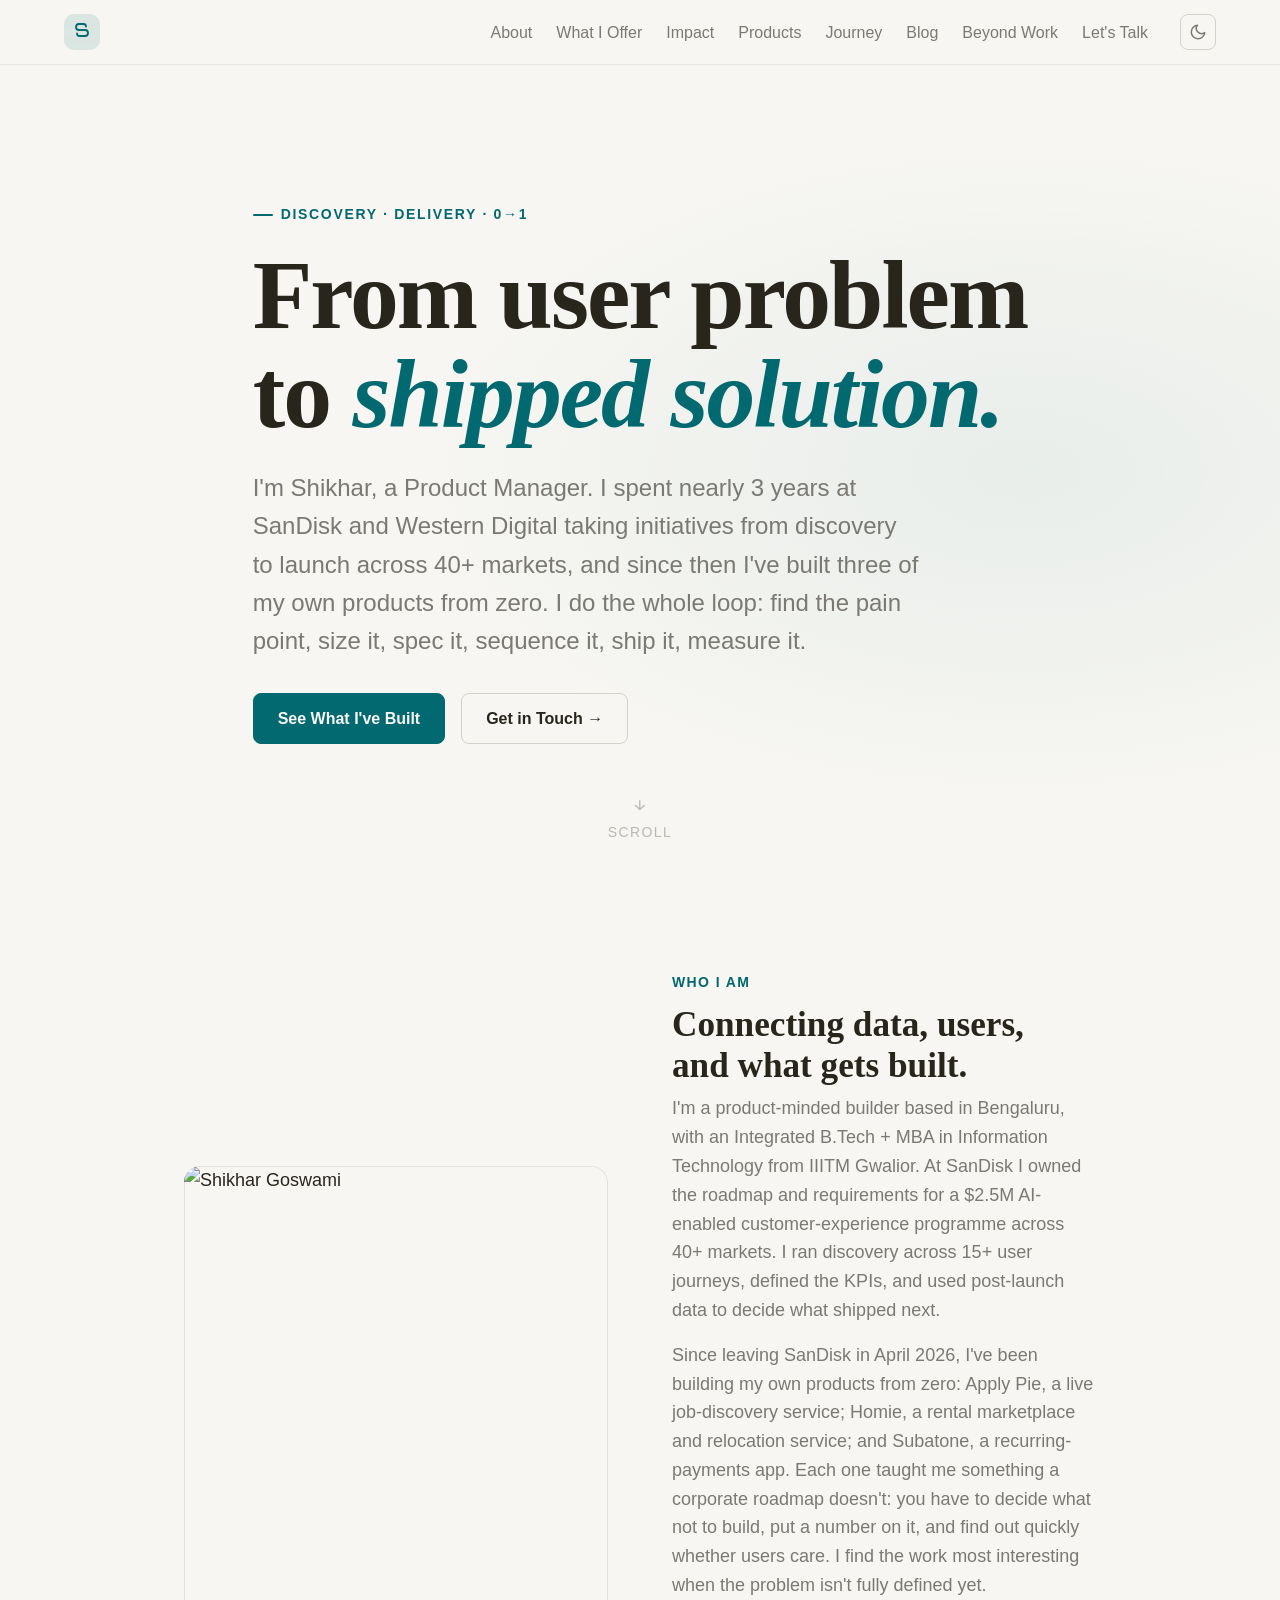
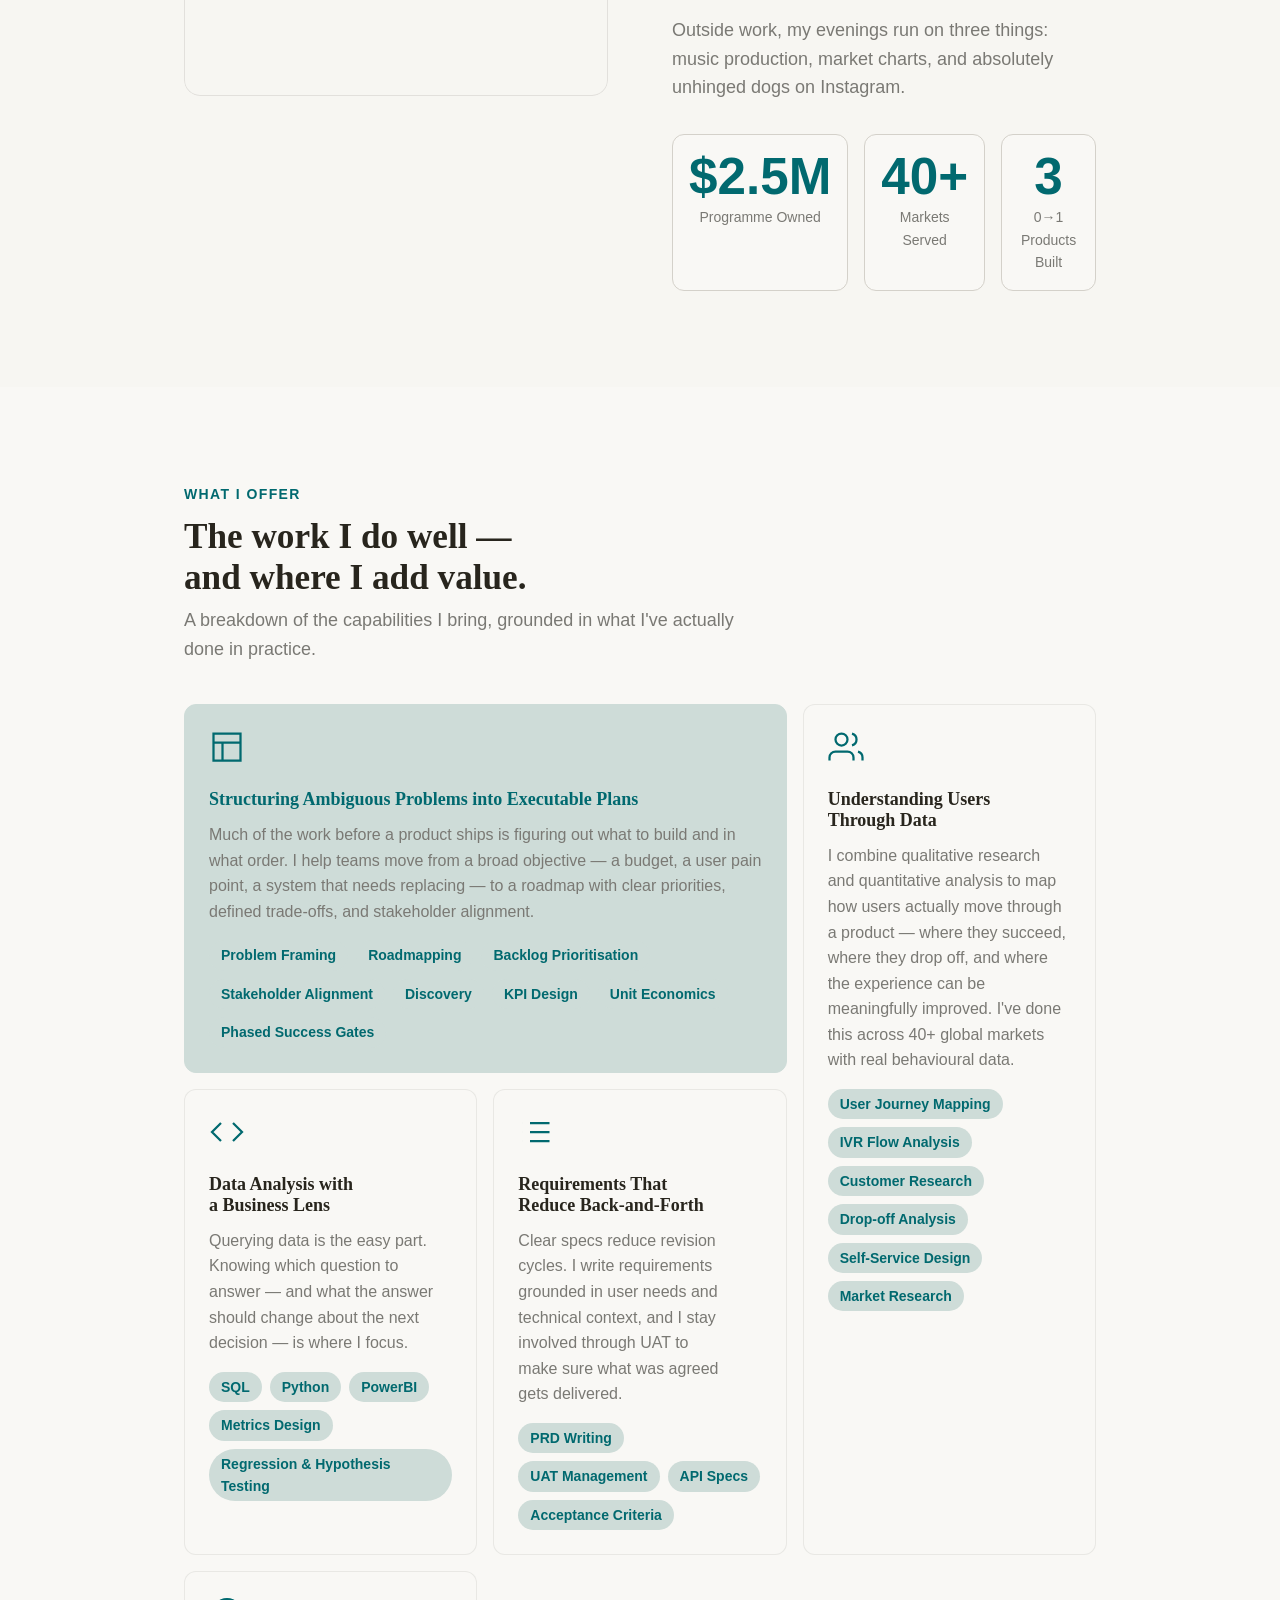
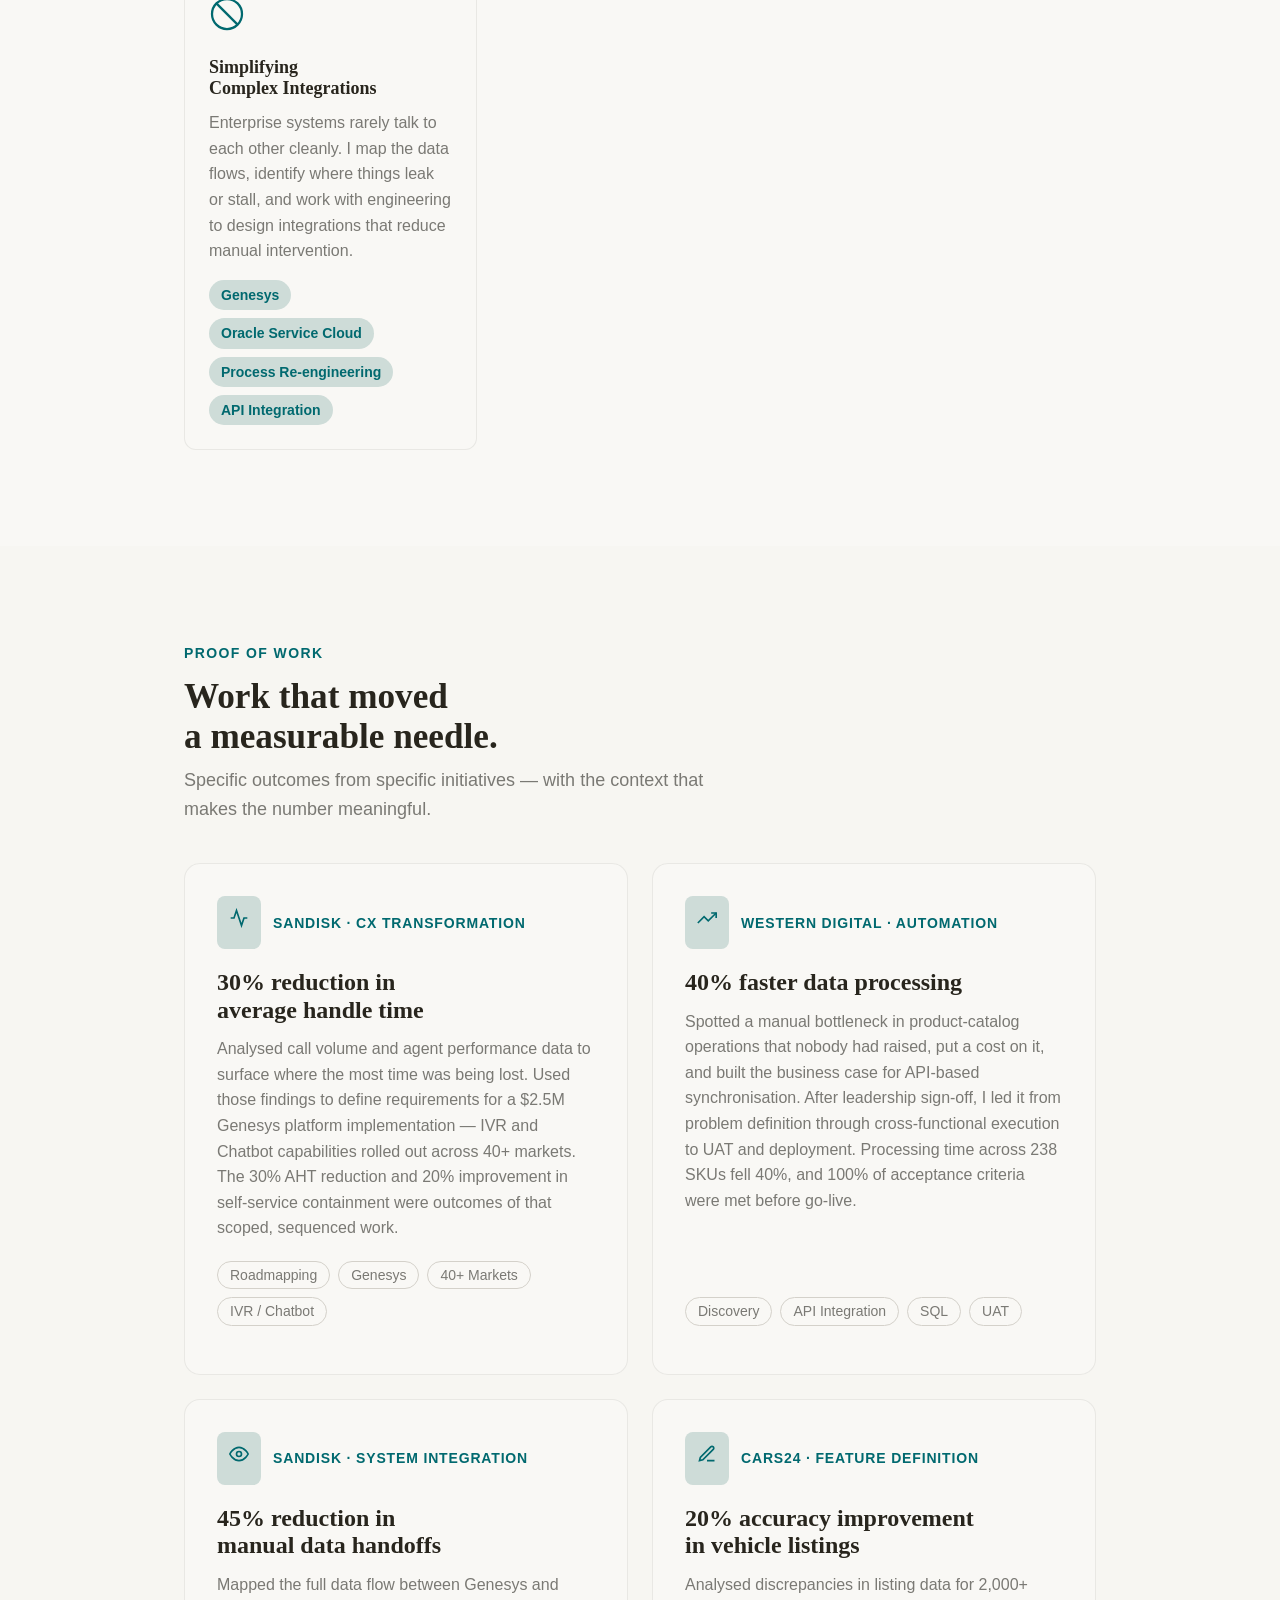
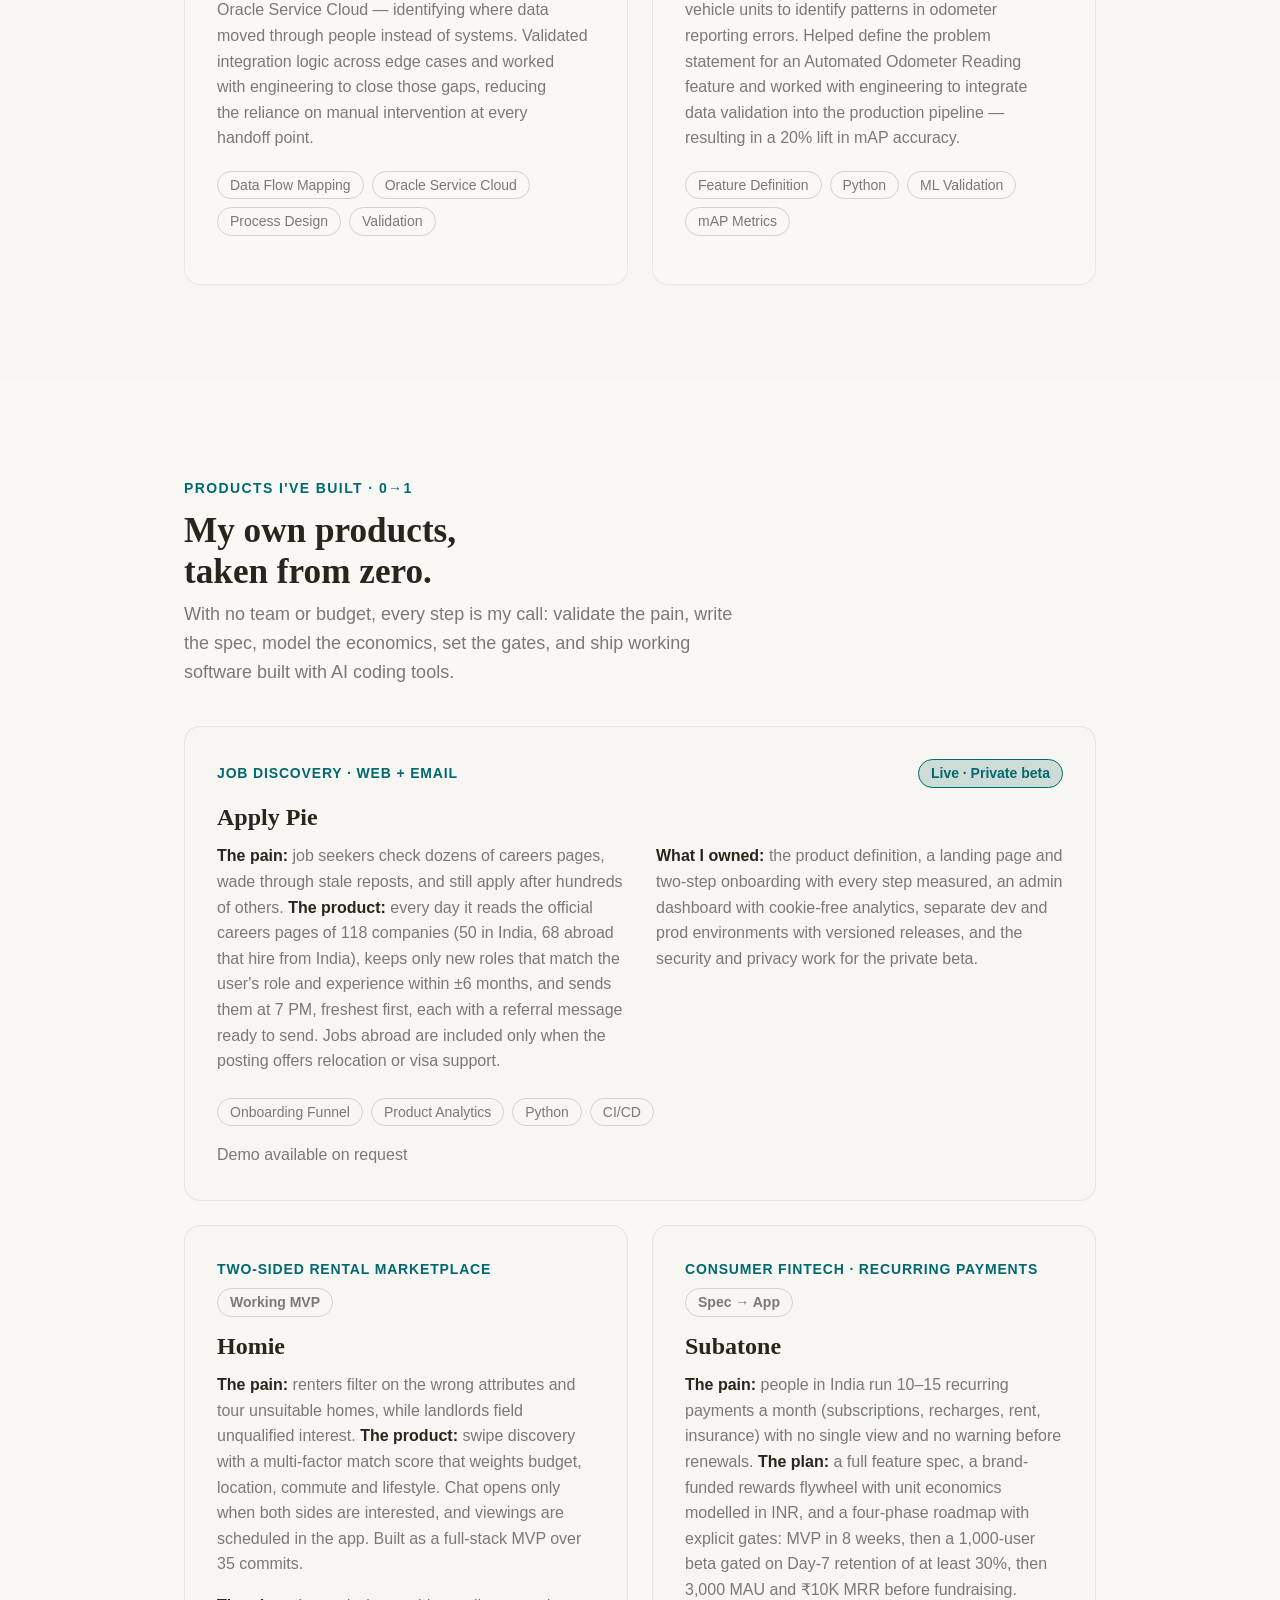
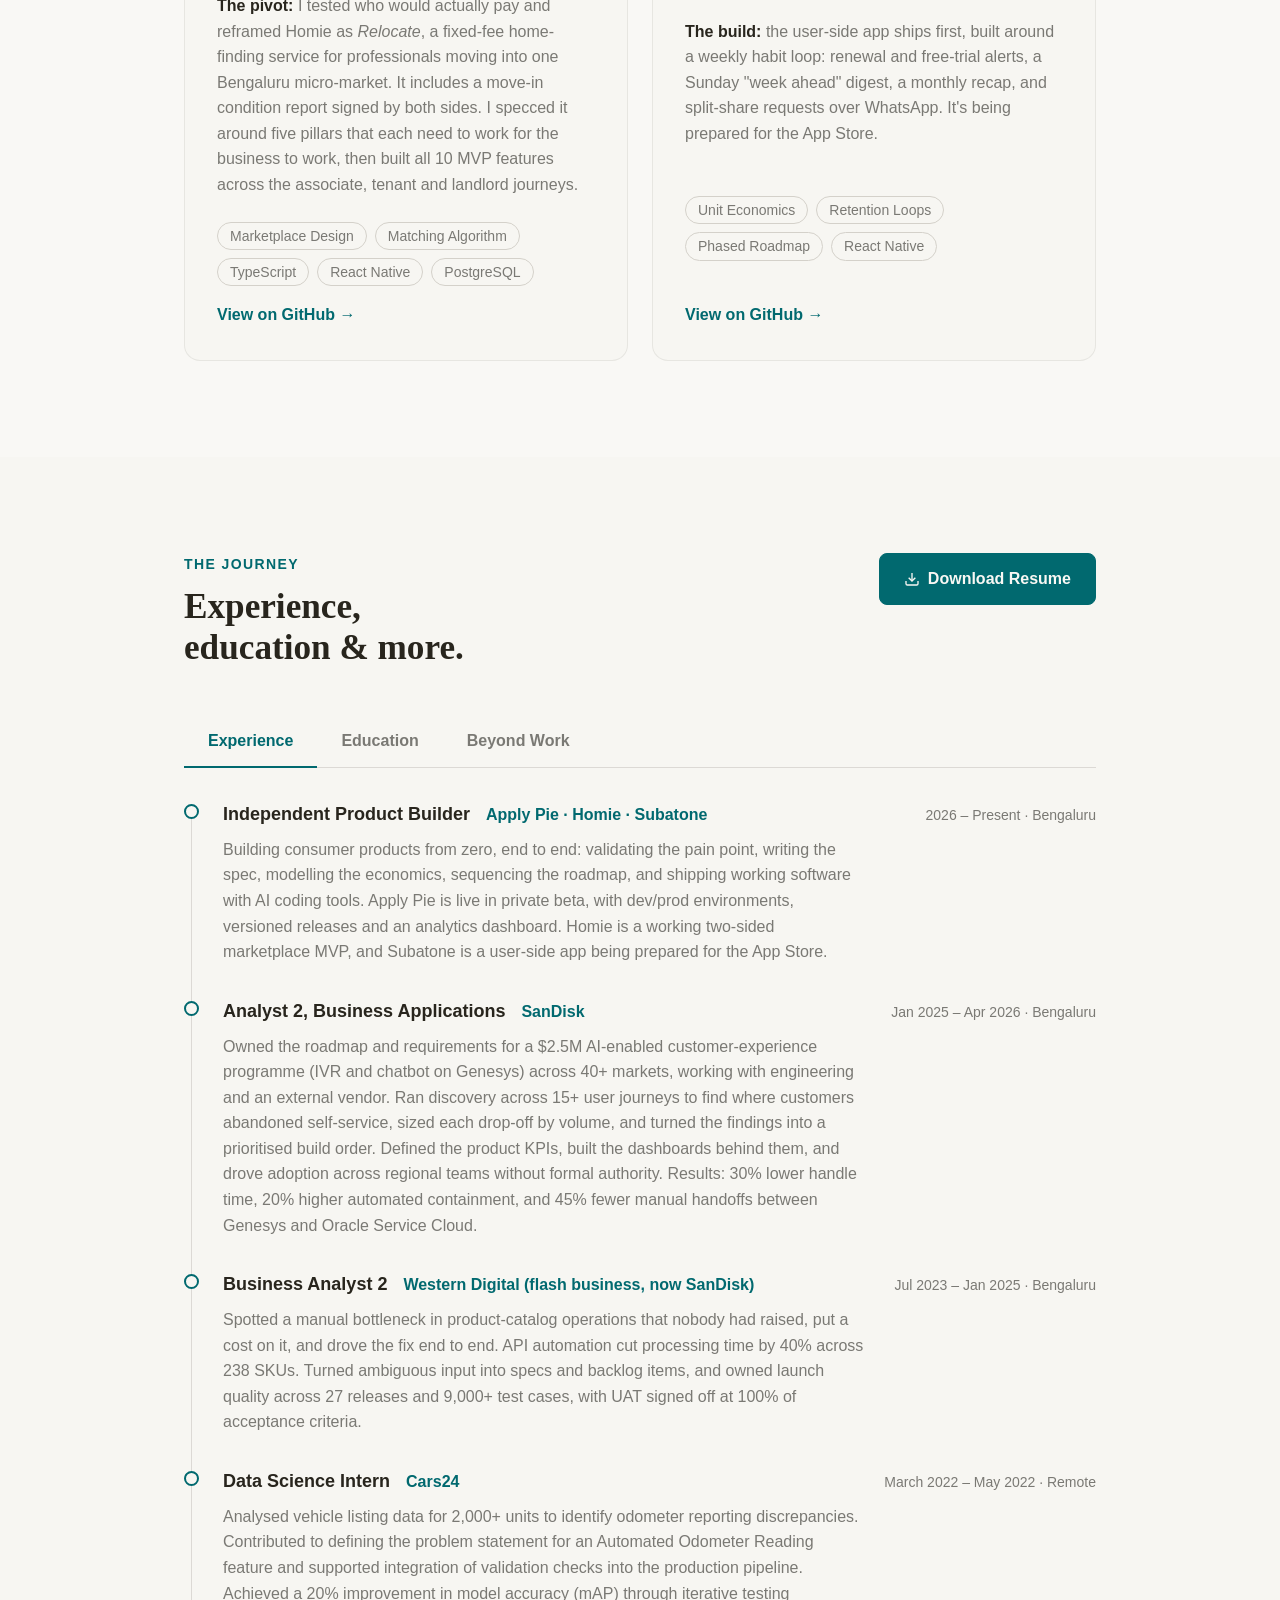
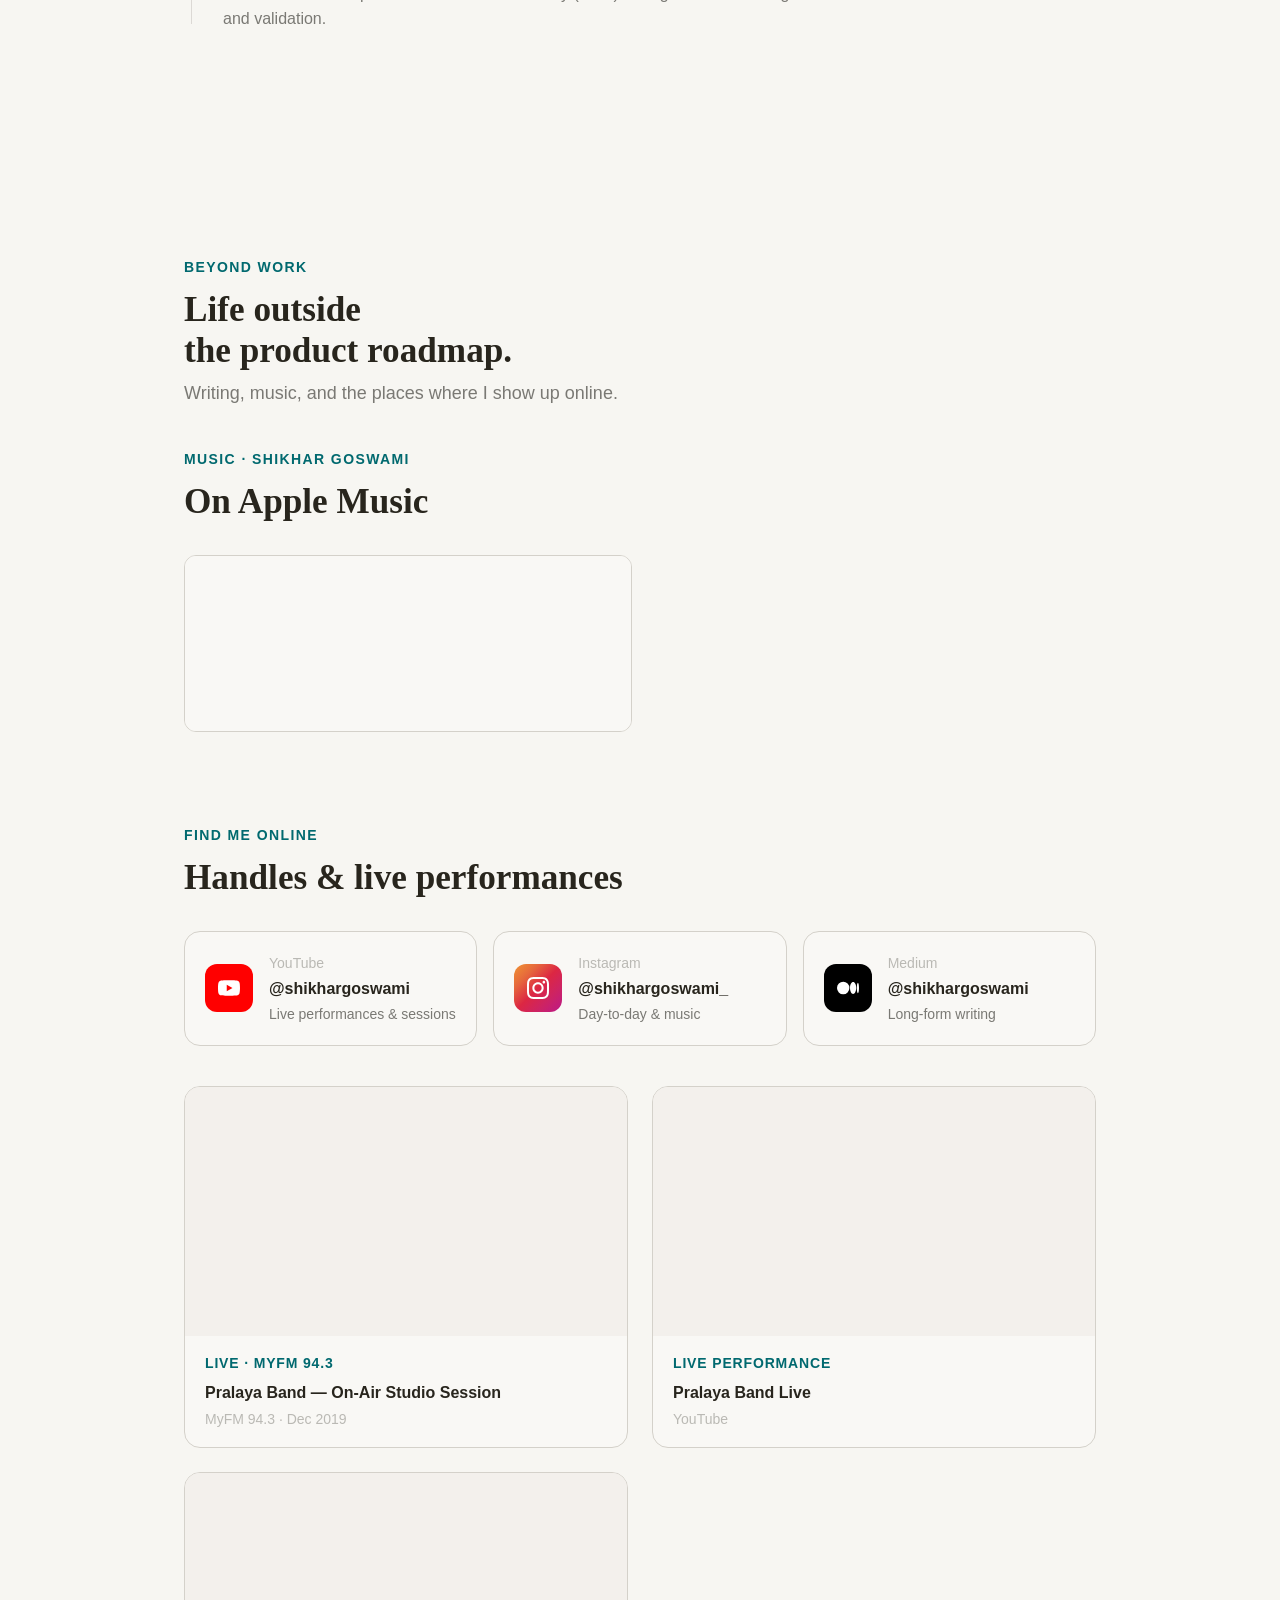
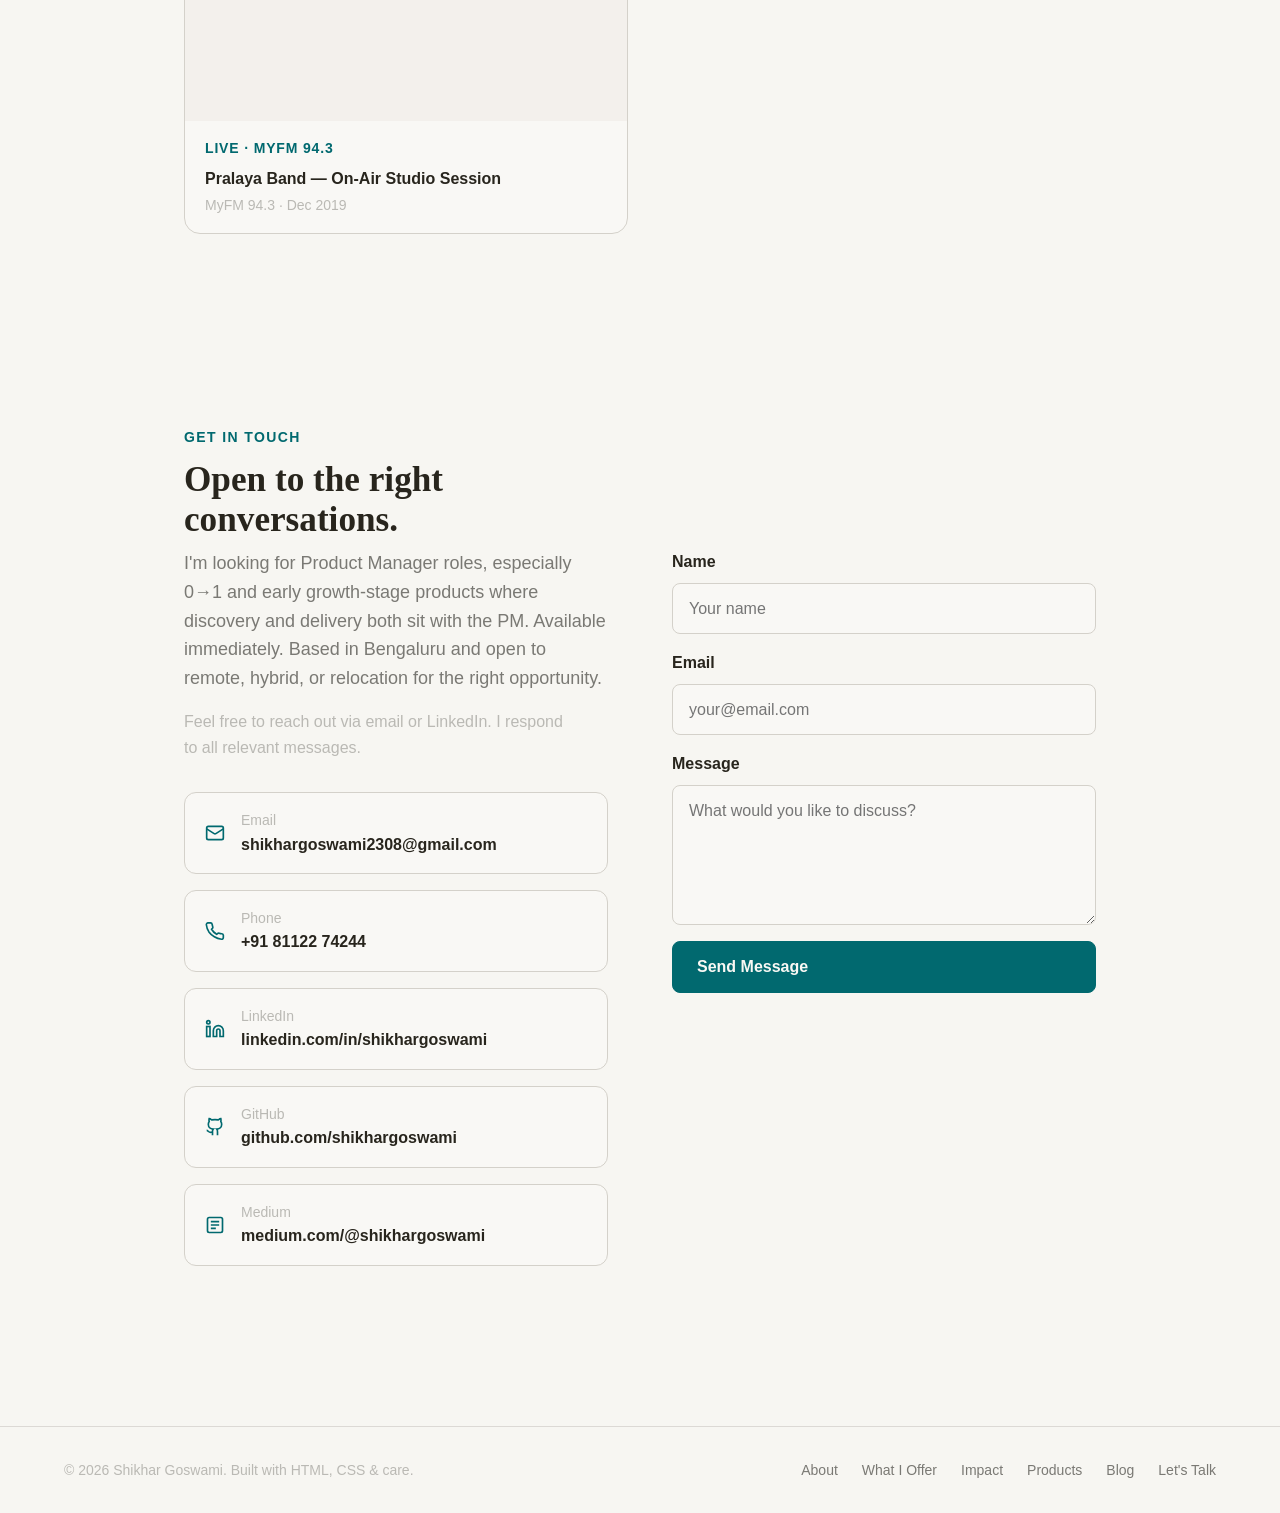
==== commit 5328afc9: "Reposition as PM and add 0→1 products section - Hero, about, meta: Product Manager framing, nearly 3" ====
--- a/index.html
+++ b/index.html
@@ -5,12 +5,12 @@
     <meta name="viewport" content="width=device-width, initial-scale=1.0" />
     <meta
       name="description"
-      content="Shikhar Goswami — Product Analyst with 3+ years bridging user needs, business goals, and engineering execution across global markets."
+      content="Shikhar Goswami — Product Manager. Nearly 3 years taking initiatives from discovery to launch at SanDisk and Western Digital, plus three self-directed 0→1 products."
     />
-    <meta property="og:title" content="Shikhar Goswami — Product & Analytics" />
+    <meta property="og:title" content="Shikhar Goswami — Product Manager · 0→1 Products" />
     <meta
       property="og:description"
-      content="From discovery to delivery — turning complex problems into measurable outcomes."
+      content="Find the pain point, size it, spec it, sequence it, ship it, measure it."
     />
     <meta property="og:type" content="website" />
 
@@ -28,7 +28,7 @@
       defer
     ></script>
     <link rel="stylesheet" href="./assets/css/style.css" />
-    <title>Shikhar Goswami — Product & Analytics</title>
+    <title>Shikhar Goswami — Product Manager</title>
   </head>
   <body>
     <a href="#main" class="skip-link">Skip to main content</a>
@@ -64,6 +64,7 @@
           <li><a href="#about">About</a></li>
           <li><a href="#offer">What I Offer</a></li>
           <li><a href="#impact">Impact</a></li>
+          <li><a href="#products">Products</a></li>
           <li><a href="#resume">Journey</a></li>
           <li><a href="#blog">Blog</a></li>
           <li><a href="#beyond">Beyond Work</a></li>
@@ -102,17 +103,19 @@
       <!-- ══ HERO ═══════════════════════════════════════════════════ -->
       <section class="hero" id="home">
         <div class="container hero-inner">
-          <span class="hero-tag">Discovery · Delivery · Outcomes</span>
+          <span class="hero-tag">Discovery · Delivery · 0→1</span>
           <h1 class="hero-heading">
             From user problem<br />to <em>shipped solution.</em>
           </h1>
           <p class="hero-sub">
-            I'm Shikhar — a Product Analyst with 3+ years at SanDisk and Western
-            Digital, working at the intersection of user research, business
-            strategy, and cross-functional execution across global markets.
+            I'm Shikhar, a Product Manager. I spent nearly 3 years at SanDisk and
+            Western Digital taking initiatives from discovery to launch across
+            40+ markets, and since then I've built three of my own products
+            from zero. I do the whole loop: find the pain point, size it, spec
+            it, sequence it, ship it, measure it.
           </p>
           <div class="hero-actions">
-            <a href="#offer" class="btn btn-primary">What I Bring</a>
+            <a href="#products" class="btn btn-primary">See What I've Built</a>
             <a href="#contact" class="btn btn-ghost">Get in Touch →</a>
           </div>
         </div>
@@ -149,36 +152,38 @@
               Connecting data, users,<br />and what gets built.
             </h2>
             <p>
-              I'm a Senior Product Analyst at SanDisk, Bangalore, with an
-              Integrated B.Tech + MBA in Information Technology from IIIT
-              Gwalior. My work sits at the boundary between analysis and
-              execution — understanding what users experience, translating that
-              into clear requirements, and staying involved until the right
-              outcome is delivered.
+              I'm a product-minded builder based in Bengaluru, with an
+              Integrated B.Tech + MBA in Information Technology from IIITM
+              Gwalior. At SanDisk I owned the roadmap and requirements for a
+              $2.5M AI-enabled customer-experience programme across 40+
+              markets. I ran discovery across 15+ user journeys, defined the
+              KPIs, and used post-launch data to decide what shipped next.
             </p>
             <p>
-              Over 3+ years at SanDisk and Western Digital, I've worked on
-              enterprise platform integrations, customer journey optimisation,
-              and automation initiatives that made a measurable difference to
-              business operations. I find the work most interesting when the
-              problem isn't fully defined yet.
+              Since leaving SanDisk in April 2026, I've been building my own
+              products from zero: Apply Pie, a live job-discovery service;
+              Homie, a rental marketplace and relocation service; and Subatone,
+              a recurring-payments app. Each one taught me something a corporate
+              roadmap doesn't: you have to decide what not to build, put a
+              number on it, and find out quickly whether users care. I find the
+              work most interesting when the problem isn't fully defined yet.
             </p>
             <p>
-              Outside work, My evenings run on three things: music production,
+              Outside work, my evenings run on three things: music production,
               market charts, and absolutely unhinged dogs on Instagram.
             </p>
             <div class="about-stats">
               <div class="stat-card">
                 <div class="stat-number">$2.5M</div>
-                <div class="stat-label">Roadmap Scope</div>
+                <div class="stat-label">Programme Owned</div>
               </div>
               <div class="stat-card">
                 <div class="stat-number">40+</div>
                 <div class="stat-label">Markets Served</div>
               </div>
               <div class="stat-card">
-                <div class="stat-number">45%</div>
-                <div class="stat-label">Handoffs Reduced</div>
+                <div class="stat-number">3</div>
+                <div class="stat-label">0→1 Products Built</div>
               </div>
             </div>
           </div>
@@ -239,6 +244,9 @@
                 <span class="tag">Backlog Prioritisation</span>
                 <span class="tag">Stakeholder Alignment</span>
                 <span class="tag">Discovery</span>
+                <span class="tag">KPI Design</span>
+                <span class="tag">Unit Economics</span>
+                <span class="tag">Phased Success Gates</span>
               </div>
             </div>
 
@@ -304,8 +312,9 @@
               <div class="skill-tags">
                 <span class="tag">SQL</span>
                 <span class="tag">Python</span>
+                <span class="tag">PowerBI</span>
                 <span class="tag">Metrics Design</span>
-                <span class="tag">Data Analysis</span>
+                <span class="tag">Regression &amp; Hypothesis Testing</span>
               </div>
             </div>
 
@@ -494,11 +503,13 @@
                 </div>
                 <h3 class="project-title">40% faster data processing</h3>
                 <p class="project-desc">
-                  Identified latency issues in product catalog updates and built
-                  the business case for an API-based synchronisation solution.
-                  After leadership sign-off, led the initiative from problem
-                  definition through cross-functional execution to UAT and
-                  deployment — with 100% acceptance criteria met before go-live.
+                  Spotted a manual bottleneck in product-catalog operations that
+                  nobody had raised, put a cost on it, and built the business
+                  case for API-based synchronisation. After leadership sign-off,
+                  I led it from problem definition through cross-functional
+                  execution to UAT and deployment. Processing time across 238
+                  SKUs fell 40%, and 100% of acceptance criteria were met before
+                  go-live.
                 </p>
                 <div class="project-tech" style="margin-top: auto">
                   <span class="tech-chip">Discovery</span>
@@ -627,6 +638,159 @@
         </div>
       </section>
 
+      <!-- ══ PRODUCTS BUILT ═══════════════════════════════════════ -->
+      <section
+        class="section"
+        id="products"
+        style="background: var(--color-surface)"
+      >
+        <div class="container">
+          <span class="section-label">Products I've Built · 0→1</span>
+          <h2 class="section-title">
+            My own products,<br />taken from zero.
+          </h2>
+          <p class="section-desc">
+            With no team or budget, every step is my call: validate the pain,
+            write the spec, model the economics, set the gates, and ship working
+            software built with AI coding tools.
+          </p>
+
+          <div class="projects-grid">
+            <article class="project-card project-card--feature">
+              <div class="project-body" style="padding: var(--space-8)">
+                <div class="product-head">
+                  <span class="project-tag" style="margin: 0"
+                    >Job Discovery · Web + Email</span
+                  >
+                  <span class="product-status product-status--live"
+                    >Live · Private beta</span
+                  >
+                </div>
+                <h3 class="project-title">Apply Pie</h3>
+                <div class="product-copy">
+                <p class="project-desc">
+                  <strong>The pain:</strong> job seekers check dozens of careers
+                  pages, wade through stale reposts, and still apply after
+                  hundreds of others. <strong>The product:</strong> every day it
+                  reads the official careers pages of 118 companies (50 in India,
+                  68 abroad that hire from India), keeps only new roles that match
+                  the user's role and experience within ±6 months, and sends them
+                  at 7 PM, freshest first, each with a referral message ready to
+                  send. Jobs abroad are included only when the posting offers
+                  relocation or visa support.
+                </p>
+                <p class="project-desc">
+                  <strong>What I owned:</strong> the product definition, a
+                  landing page and two-step onboarding with every step measured,
+                  an admin dashboard with cookie-free analytics, separate dev and
+                  prod environments with versioned releases, and the security
+                  and privacy work for the private beta.
+                </p>
+                </div>
+                <div class="project-tech">
+                  <span class="tech-chip">Onboarding Funnel</span>
+                  <span class="tech-chip">Product Analytics</span>
+                  <span class="tech-chip">Python</span>
+                  <span class="tech-chip">CI/CD</span>
+                </div>
+                <div class="project-links">
+                  <span class="product-note">Demo available on request</span>
+                </div>
+              </div>
+            </article>
+
+            <article class="project-card">
+              <div class="project-body" style="padding: var(--space-8)">
+                <div class="product-head">
+                  <span class="project-tag" style="margin: 0"
+                    >Two-Sided Rental Marketplace</span
+                  >
+                  <span class="product-status">Working MVP</span>
+                </div>
+                <h3 class="project-title">Homie</h3>
+                <p class="project-desc">
+                  <strong>The pain:</strong> renters filter on the wrong
+                  attributes and tour unsuitable homes, while landlords field
+                  unqualified interest. <strong>The product:</strong> swipe
+                  discovery with a multi-factor match score that weights budget,
+                  location, commute and lifestyle. Chat opens only when both
+                  sides are interested, and viewings are scheduled in the app.
+                  Built as a full-stack MVP over 35 commits.
+                </p>
+                <p class="project-desc">
+                  <strong>The pivot:</strong> I tested who would actually pay and
+                  reframed Homie as <em>Relocate</em>, a fixed-fee home-finding
+                  service for professionals moving into one Bengaluru
+                  micro-market. It includes a move-in condition report signed by
+                  both sides. I specced it around five pillars that each need to
+                  work for the business to work, then built all 10 MVP features
+                  across the associate, tenant and landlord journeys.
+                </p>
+                <div class="project-tech">
+                  <span class="tech-chip">Marketplace Design</span>
+                  <span class="tech-chip">Matching Algorithm</span>
+                  <span class="tech-chip">TypeScript</span>
+                  <span class="tech-chip">React Native</span>
+                  <span class="tech-chip">PostgreSQL</span>
+                </div>
+                <div class="project-links">
+                  <a
+                    href="https://github.com/shikhargoswami/homie"
+                    class="product-link"
+                    target="_blank"
+                    rel="noopener"
+                    >View on GitHub →</a
+                  >
+                </div>
+              </div>
+            </article>
+
+            <article class="project-card">
+              <div class="project-body" style="padding: var(--space-8)">
+                <div class="product-head">
+                  <span class="project-tag" style="margin: 0"
+                    >Consumer Fintech · Recurring Payments</span
+                  >
+                  <span class="product-status">Spec → App</span>
+                </div>
+                <h3 class="project-title">Subatone</h3>
+                <p class="project-desc">
+                  <strong>The pain:</strong> people in India run 10–15 recurring
+                  payments a month (subscriptions, recharges, rent, insurance)
+                  with no single view and no warning before renewals.
+                  <strong>The plan:</strong> a full feature spec, a
+                  brand-funded rewards flywheel with unit economics modelled in
+                  INR, and a four-phase roadmap with explicit gates: MVP in 8
+                  weeks, then a 1,000-user beta gated on Day-7 retention of at
+                  least 30%, then 3,000 MAU and ₹10K MRR before fundraising.
+                </p>
+                <p class="project-desc">
+                  <strong>The build:</strong> the user-side app ships first, built
+                  around a weekly habit loop: renewal and free-trial alerts, a
+                  Sunday "week ahead" digest, a monthly recap, and split-share
+                  requests over WhatsApp. It's being prepared for the App Store.
+                </p>
+                <div class="project-tech">
+                  <span class="tech-chip">Unit Economics</span>
+                  <span class="tech-chip">Retention Loops</span>
+                  <span class="tech-chip">Phased Roadmap</span>
+                  <span class="tech-chip">React Native</span>
+                </div>
+                <div class="project-links">
+                  <a
+                    href="https://github.com/shikhargoswami/subatone"
+                    class="product-link"
+                    target="_blank"
+                    rel="noopener"
+                    >View on GitHub →</a
+                  >
+                </div>
+              </div>
+            </article>
+          </div>
+        </div>
+      </section>
+
       <!-- ══ RESUME ═════════════════════════════════════════════════ -->
       <section class="resume section" id="resume">
         <div class="container">
@@ -674,22 +838,51 @@
                 <div class="resume-dot"></div>
                 <div class="resume-content">
                   <div class="resume-meta">
-                    <span class="resume-title">Senior Product Analyst</span>
+                    <span class="resume-title">Independent Product Builder</span>
+                    <span class="resume-company"
+                      >Apply Pie · Homie · Subatone</span
+                    >
+                    <span class="resume-date"
+                      >2026 – Present · Bengaluru</span
+                    >
+                  </div>
+                  <p class="resume-desc">
+                    Building consumer products from zero, end to end: validating
+                    the pain point, writing the spec, modelling the economics,
+                    sequencing the roadmap, and shipping working software with
+                    AI coding tools. Apply Pie is live in private beta, with
+                    dev/prod environments, versioned releases and an analytics
+                    dashboard. Homie is a working two-sided
+                    marketplace MVP, and Subatone is a user-side app being
+                    prepared for the App Store.
+                  </p>
+                </div>
+              </div>
+
+              <div class="resume-item">
+                <div class="resume-dot"></div>
+                <div class="resume-content">
+                  <div class="resume-meta">
+                    <span class="resume-title"
+                      >Analyst 2, Business Applications</span
+                    >
                     <span class="resume-company">SanDisk</span>
                     <span class="resume-date"
-                      >Jan 2025 – Present · Bangalore</span
+                      >Jan 2025 – Apr 2026 · Bengaluru</span
                     >
                   </div>
                   <p class="resume-desc">
-                    Aligned a $2.5M budget with corporate CX goals and owned the
-                    product roadmap for a global omnichannel platform — IVR and
-                    Chatbot capabilities across 40+ international markets.
-                    Prioritised feature backlogs for the Genesys integration
-                    under competing stakeholder requirements, mapped data flows
-                    between Genesys and Oracle Service Cloud, and reduced manual
-                    handoffs by 45%. Platform improvements resulted in a 30%
-                    reduction in AHT and a 20% increase in self-service
-                    containment.
+                    Owned the roadmap and requirements for a $2.5M AI-enabled
+                    customer-experience programme (IVR and chatbot on Genesys)
+                    across 40+ markets, working with engineering and an external
+                    vendor. Ran discovery across 15+ user journeys to find where
+                    customers abandoned self-service, sized each drop-off by
+                    volume, and turned the findings into a prioritised build
+                    order. Defined the product KPIs, built the dashboards behind
+                    them, and drove adoption across regional teams without
+                    formal authority. Results: 30% lower handle time, 20% higher
+                    automated containment, and 45% fewer manual handoffs between
+                    Genesys and Oracle Service Cloud.
                   </p>
                 </div>
               </div>
@@ -699,18 +892,21 @@
                 <div class="resume-content">
                   <div class="resume-meta">
                     <span class="resume-title">Business Analyst 2</span>
-                    <span class="resume-company">Western Digital</span>
+                    <span class="resume-company"
+                      >Western Digital (flash business, now SanDisk)</span
+                    >
                     <span class="resume-date"
-                      >July 2023 – Jan 2025 · Bangalore</span
+                      >Jul 2023 – Jan 2025 · Bengaluru</span
                     >
                   </div>
                   <p class="resume-desc">
-                    Identified data latency issues in product catalog updates
-                    and built the case for an API-based synchronisation
-                    initiative — reducing processing time by 40%. Drove
-                    collaboration between Product, Engineering, and Business
-                    teams through the full delivery lifecycle. Managed UAT to
-                    100% acceptance criteria compliance before deployment.
+                    Spotted a manual bottleneck in product-catalog operations
+                    that nobody had raised, put a cost on it, and drove the fix
+                    end to end. API automation cut processing time by 40% across
+                    238 SKUs. Turned ambiguous input into specs and backlog
+                    items, and owned launch quality across 27 releases and
+                    9,000+ test cases, with UAT signed off at 100% of acceptance
+                    criteria.
                   </p>
                 </div>
               </div>
@@ -748,8 +944,8 @@
                       >Integrated B.Tech + MBA — Information Technology</span
                     >
                     <span class="resume-company"
-                      >Indian Institute of Information Technology (IIIT),
-                      Gwalior</span
+                      >Indian Institute of Information Technology &amp;
+                      Management (IIITM), Gwalior</span
                     >
                     <span class="resume-date">2018 – 2023 · 7.25 CGPA</span>
                   </div>
@@ -760,6 +956,12 @@
                     Management, Database Management Systems, Object Oriented
                     Programming, Machine Learning, Data Analysis, and Project
                     Management.
+                  </p>
+                  <p class="resume-desc">
+                    <strong>MBA thesis:</strong> primary research with 450
+                    consumers. Regression isolated the top 3 drivers of repeat
+                    purchase, which I turned into feature recommendations with a
+                    projected 18% lift.
                   </p>
                 </div>
               </div>
@@ -1065,10 +1267,10 @@
                   margin-bottom: var(--space-4);
                 "
               >
-                I'm interested in product roles, CX and analytics leadership
-                positions, and collaborations where there's a clear problem to
-                solve. Based in Bangalore — open to remote, hybrid, or
-                relocation for the right opportunity.
+                I'm looking for Product Manager roles, especially 0→1 and early
+                growth-stage products where discovery and delivery both sit with
+                the PM. Available immediately. Based in Bengaluru and open to
+                remote, hybrid, or relocation for the right opportunity.
               </p>
               <p
                 style="
@@ -1257,6 +1459,7 @@
           <a href="#about">About</a>
           <a href="#offer">What I Offer</a>
           <a href="#impact">Impact</a>
+          <a href="#products">Products</a>
           <a href="#blog">Blog</a>
           <a href="#contact">Let's Talk</a>
         </nav>
--- a/assets/css/style.css
+++ b/assets/css/style.css
@@ -639,6 +639,73 @@
   padding: 2px var(--space-3);
 }
 
+/* ── PRODUCTS BUILT ─────────────────────────────────────────────── */
+#products .project-card {
+  background: var(--color-bg);
+}
+#products .projects-grid {
+  grid-template-columns: repeat(auto-fill, minmax(min(400px, 100%), 1fr));
+}
+.project-card--feature {
+  grid-column: 1 / -1;
+}
+@media (min-width: 768px) {
+  .project-card--feature .product-copy {
+    display: grid;
+    grid-template-columns: 1fr 1fr;
+    gap: var(--space-8);
+  }
+}
+#products .project-desc {
+  flex: none;
+  margin-bottom: var(--space-4);
+}
+#products .project-desc strong {
+  color: var(--color-text);
+  font-weight: 600;
+}
+#products .project-tech {
+  margin-top: auto;
+  padding-top: var(--space-2);
+}
+.product-head {
+  display: flex;
+  align-items: center;
+  justify-content: space-between;
+  flex-wrap: wrap;
+  gap: var(--space-2) var(--space-3);
+  margin-bottom: var(--space-4);
+}
+.product-status {
+  font-size: var(--text-xs);
+  font-weight: 600;
+  color: var(--color-text-muted);
+  border: 1px solid var(--color-border);
+  border-radius: var(--radius-full);
+  padding: 2px var(--space-3);
+  white-space: nowrap;
+}
+.product-status--live {
+  color: var(--color-primary);
+  border-color: var(--color-primary);
+  background: var(--color-primary-highlight);
+}
+.product-link {
+  font-size: var(--text-sm);
+  font-weight: 600;
+  color: var(--color-primary);
+  text-decoration: none;
+}
+.product-link:hover {
+  color: var(--color-primary-hover);
+  text-decoration: underline;
+  text-underline-offset: 3px;
+}
+.product-note {
+  font-size: var(--text-sm);
+  color: var(--color-text-muted);
+}
+
 /* ── RESUME ─────────────────────────────────────────────────────── */
 .resume-header {
   display: flex;
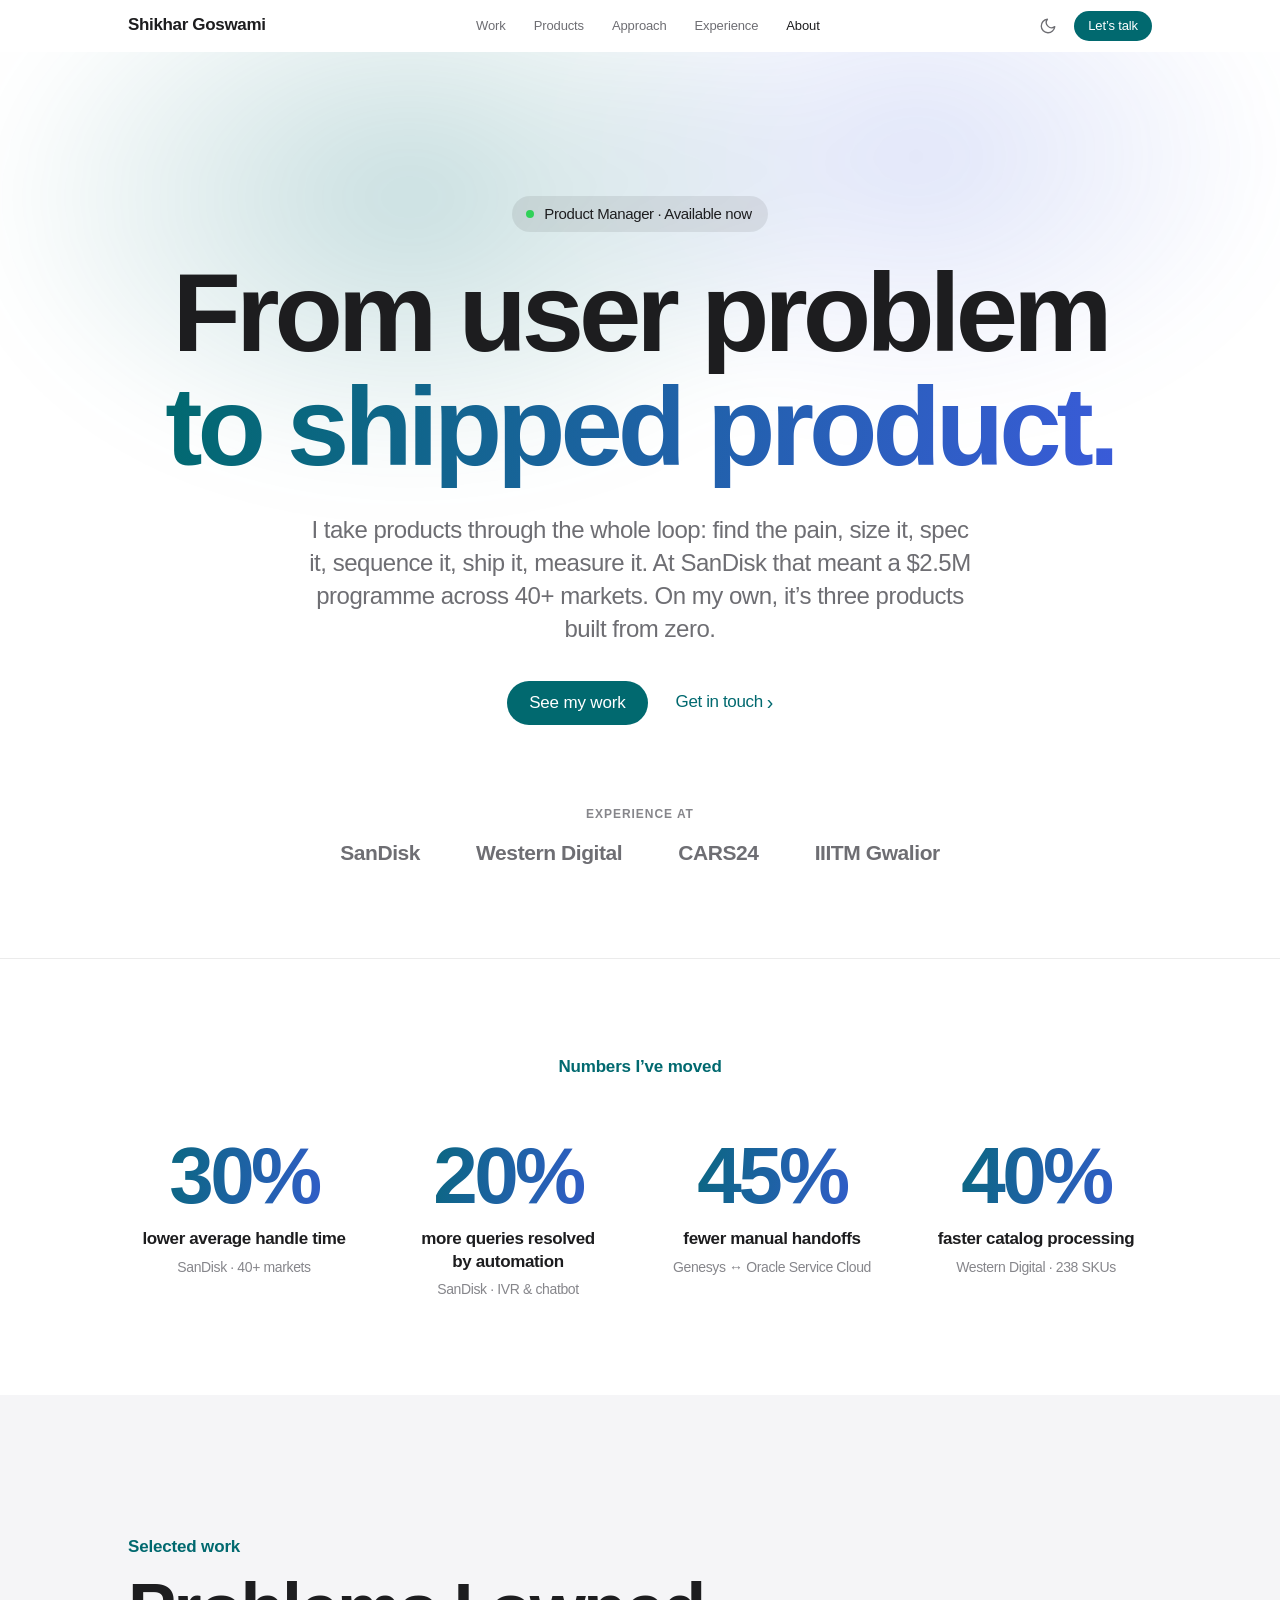
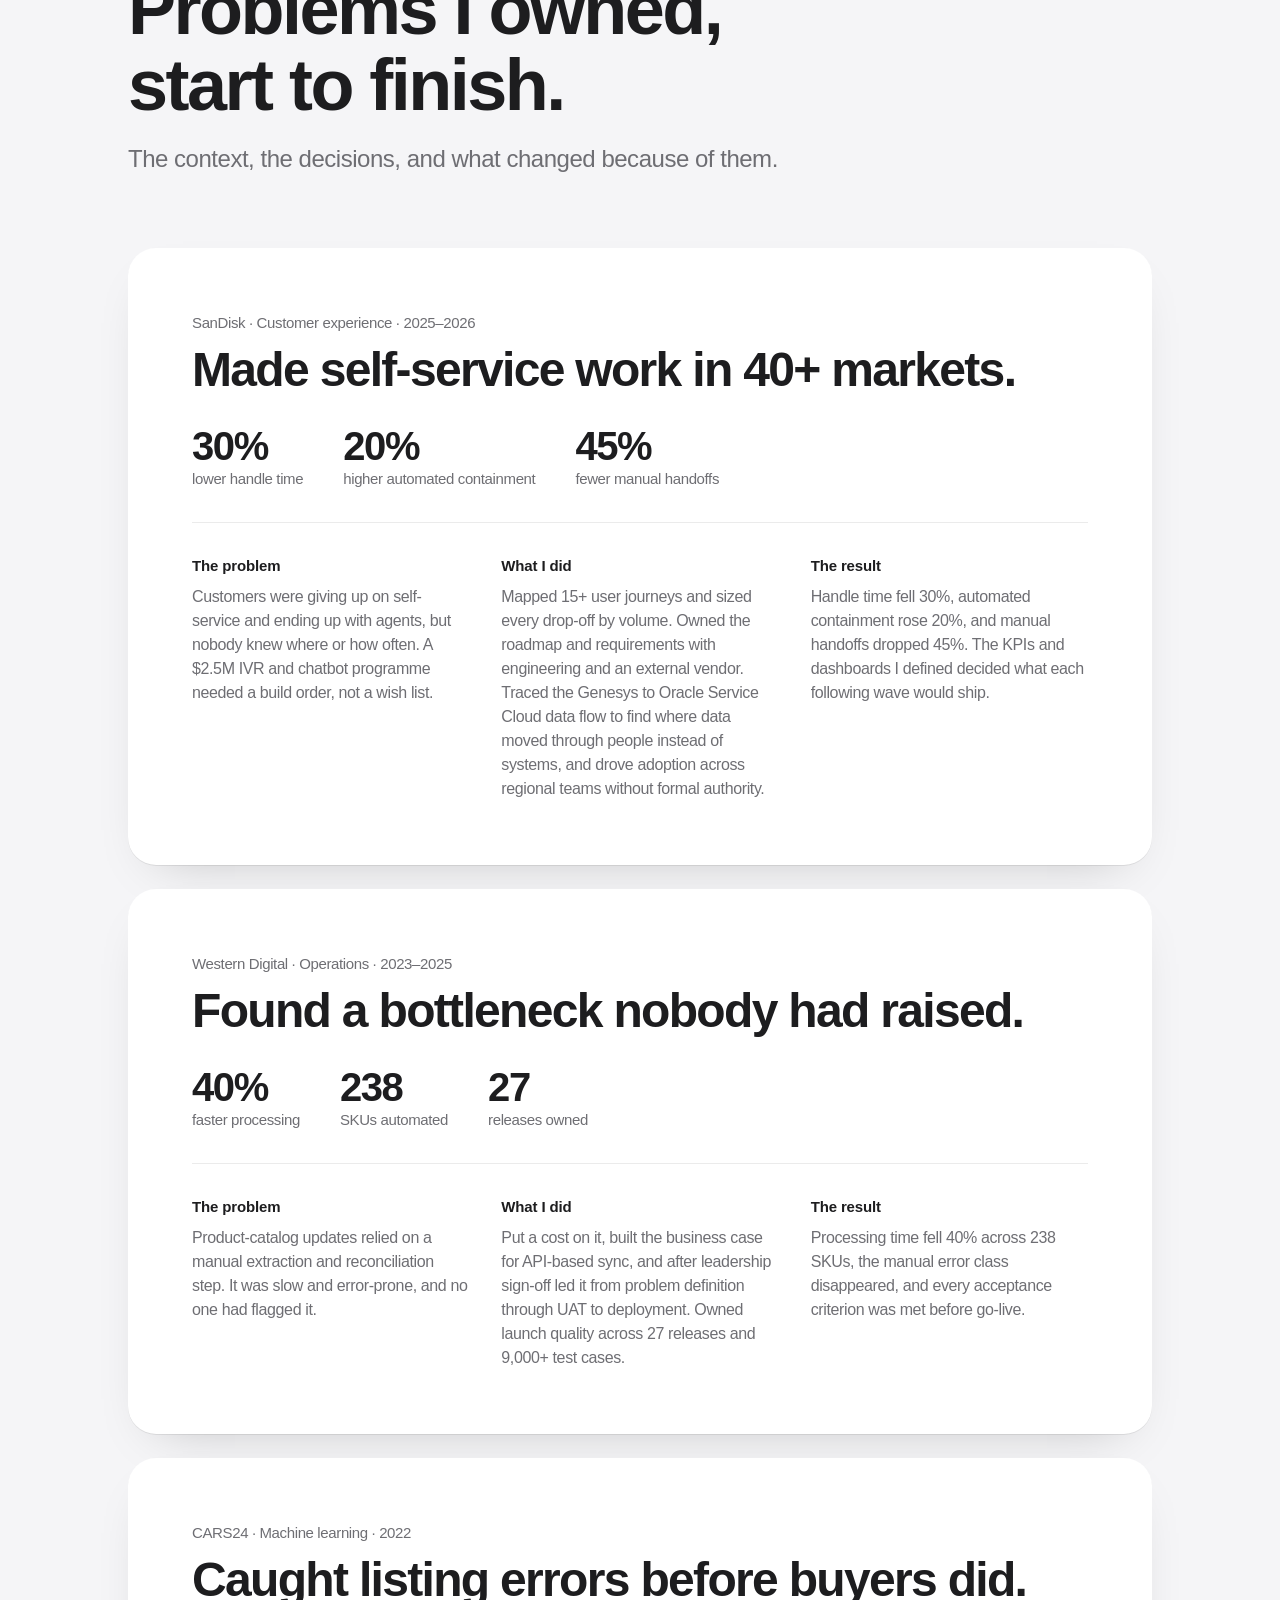
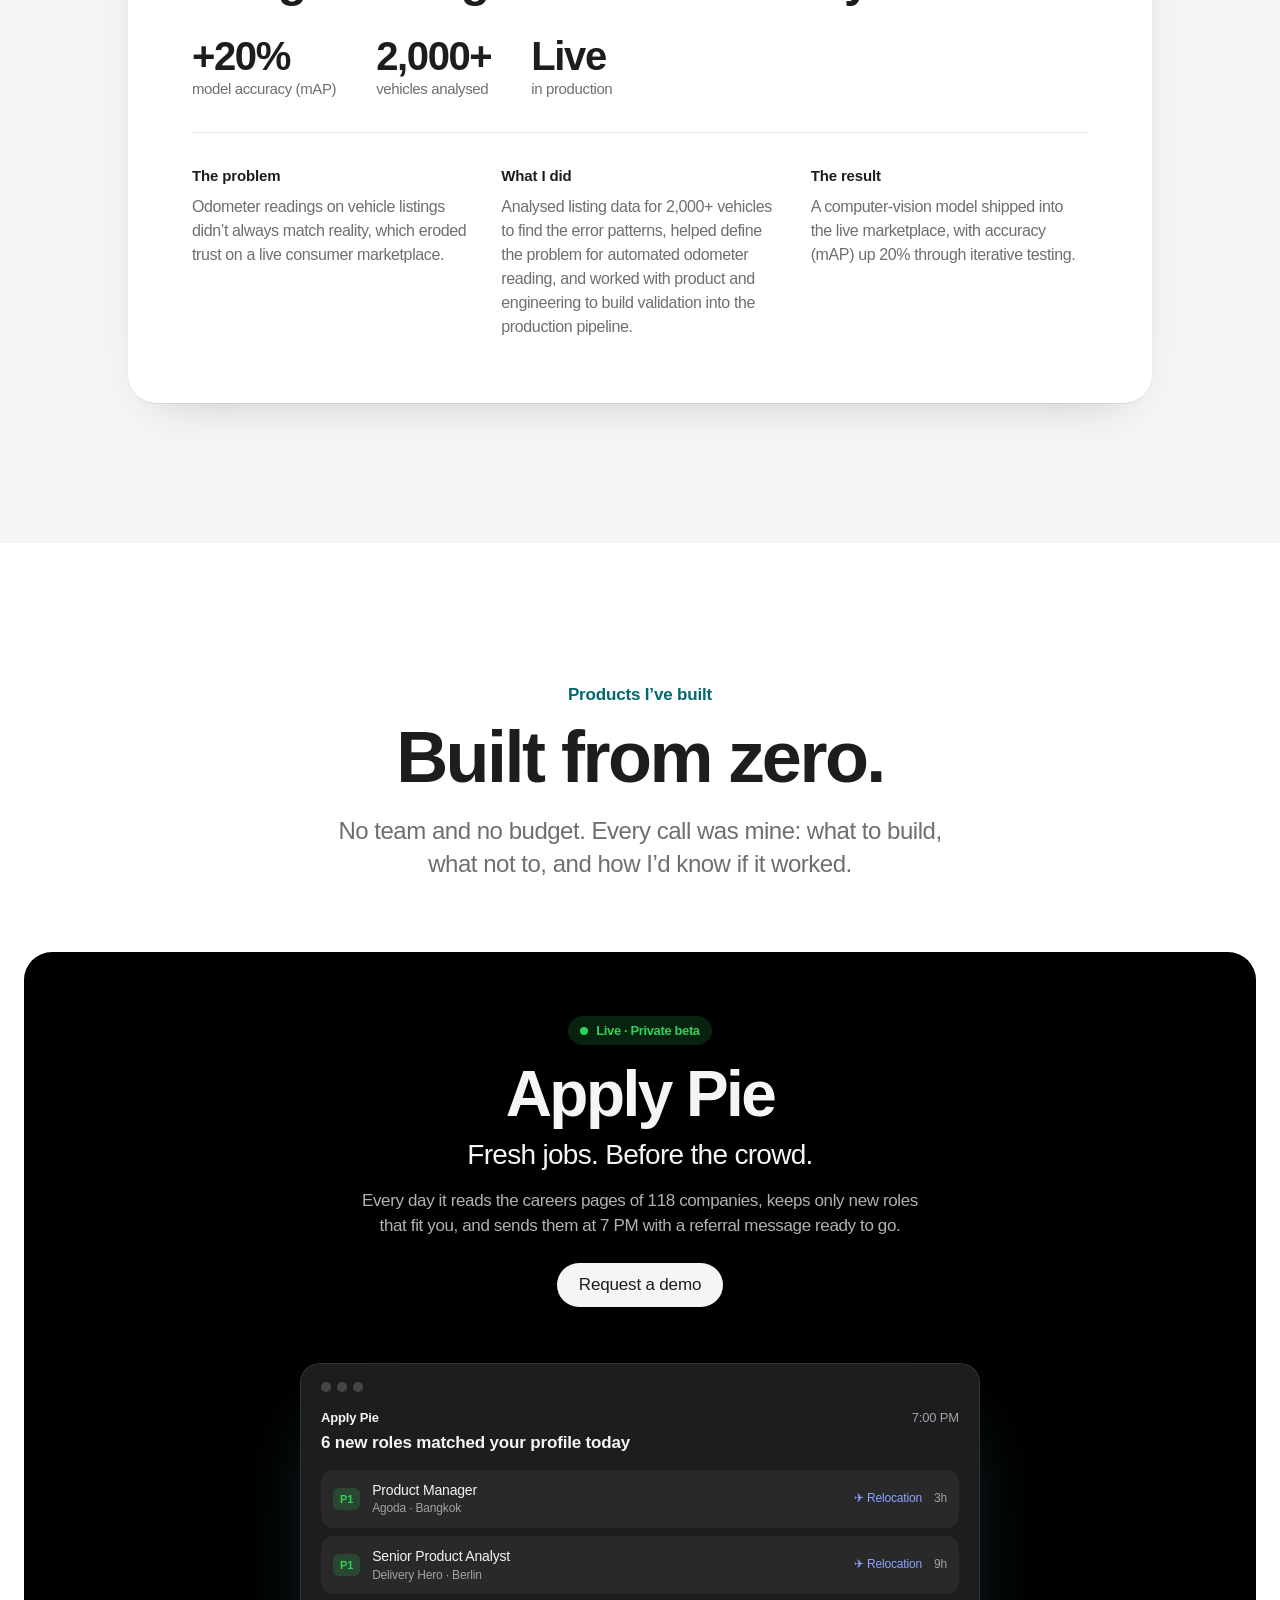
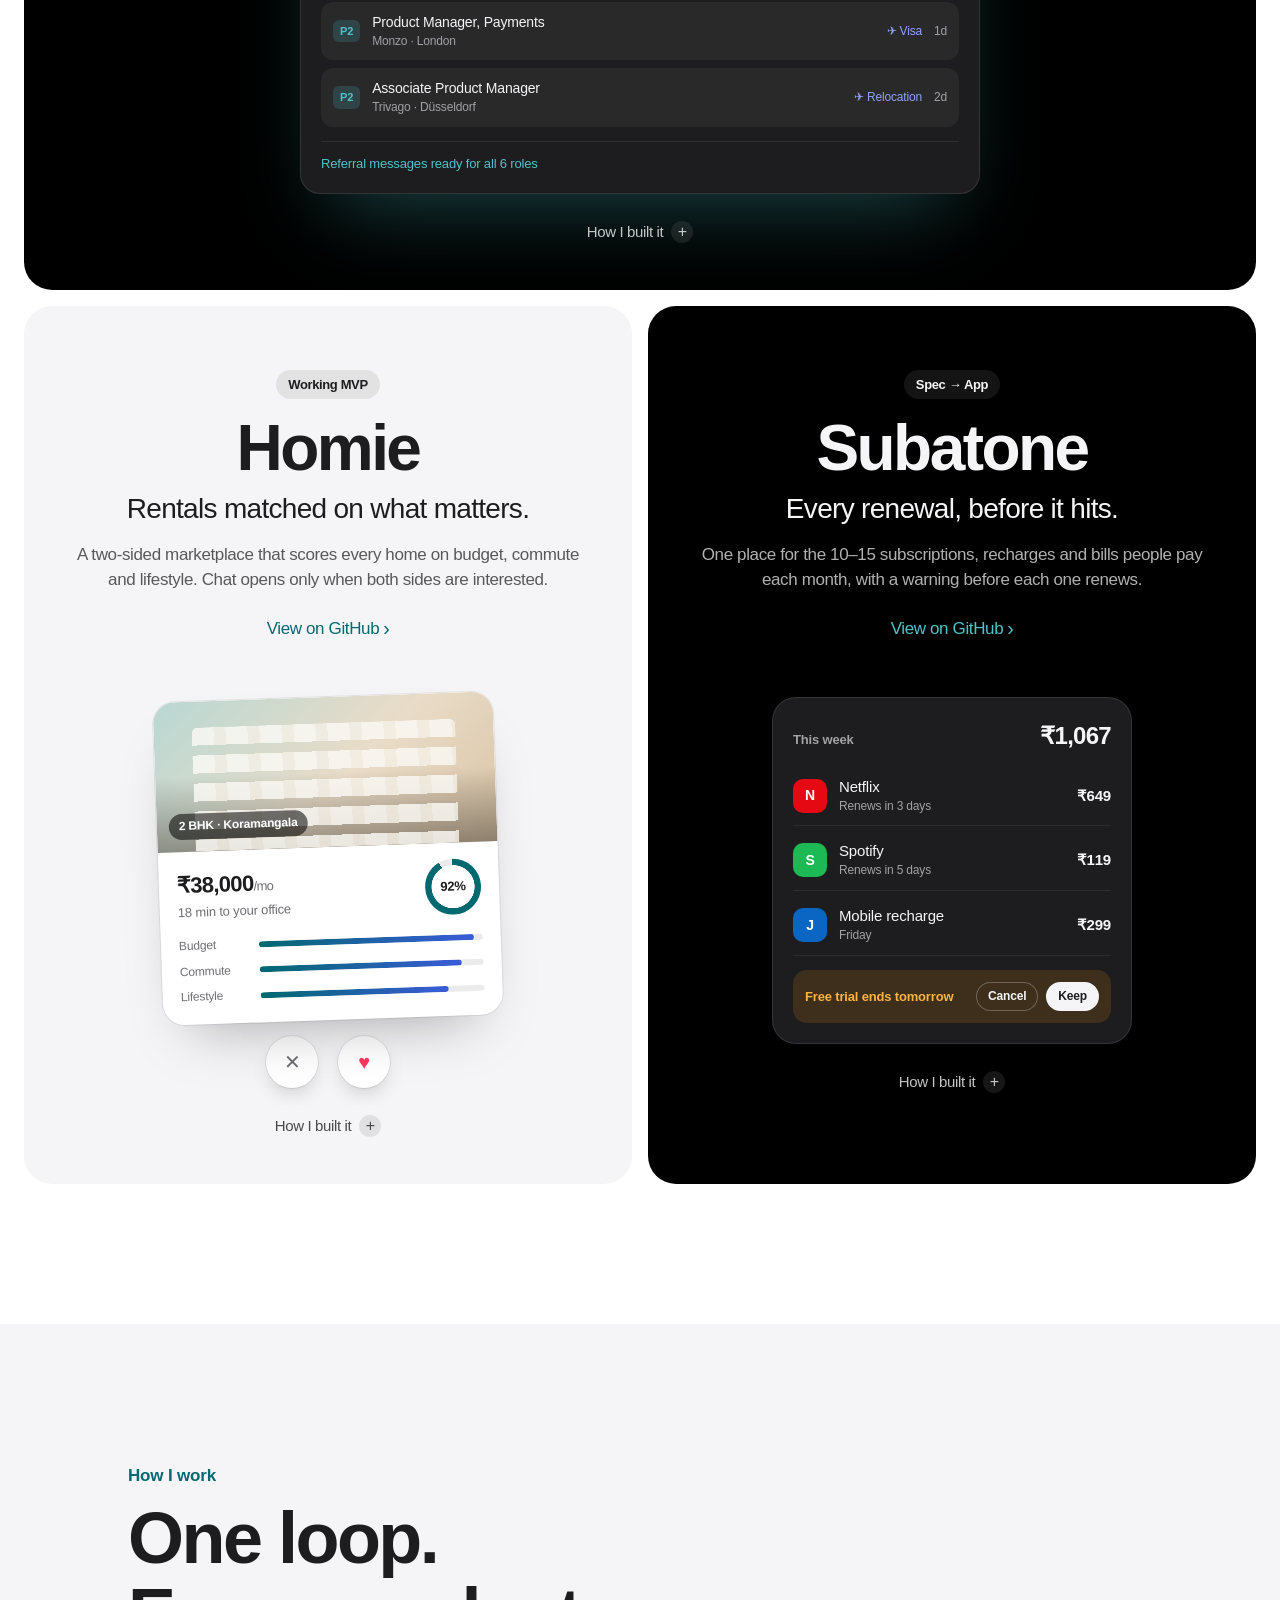
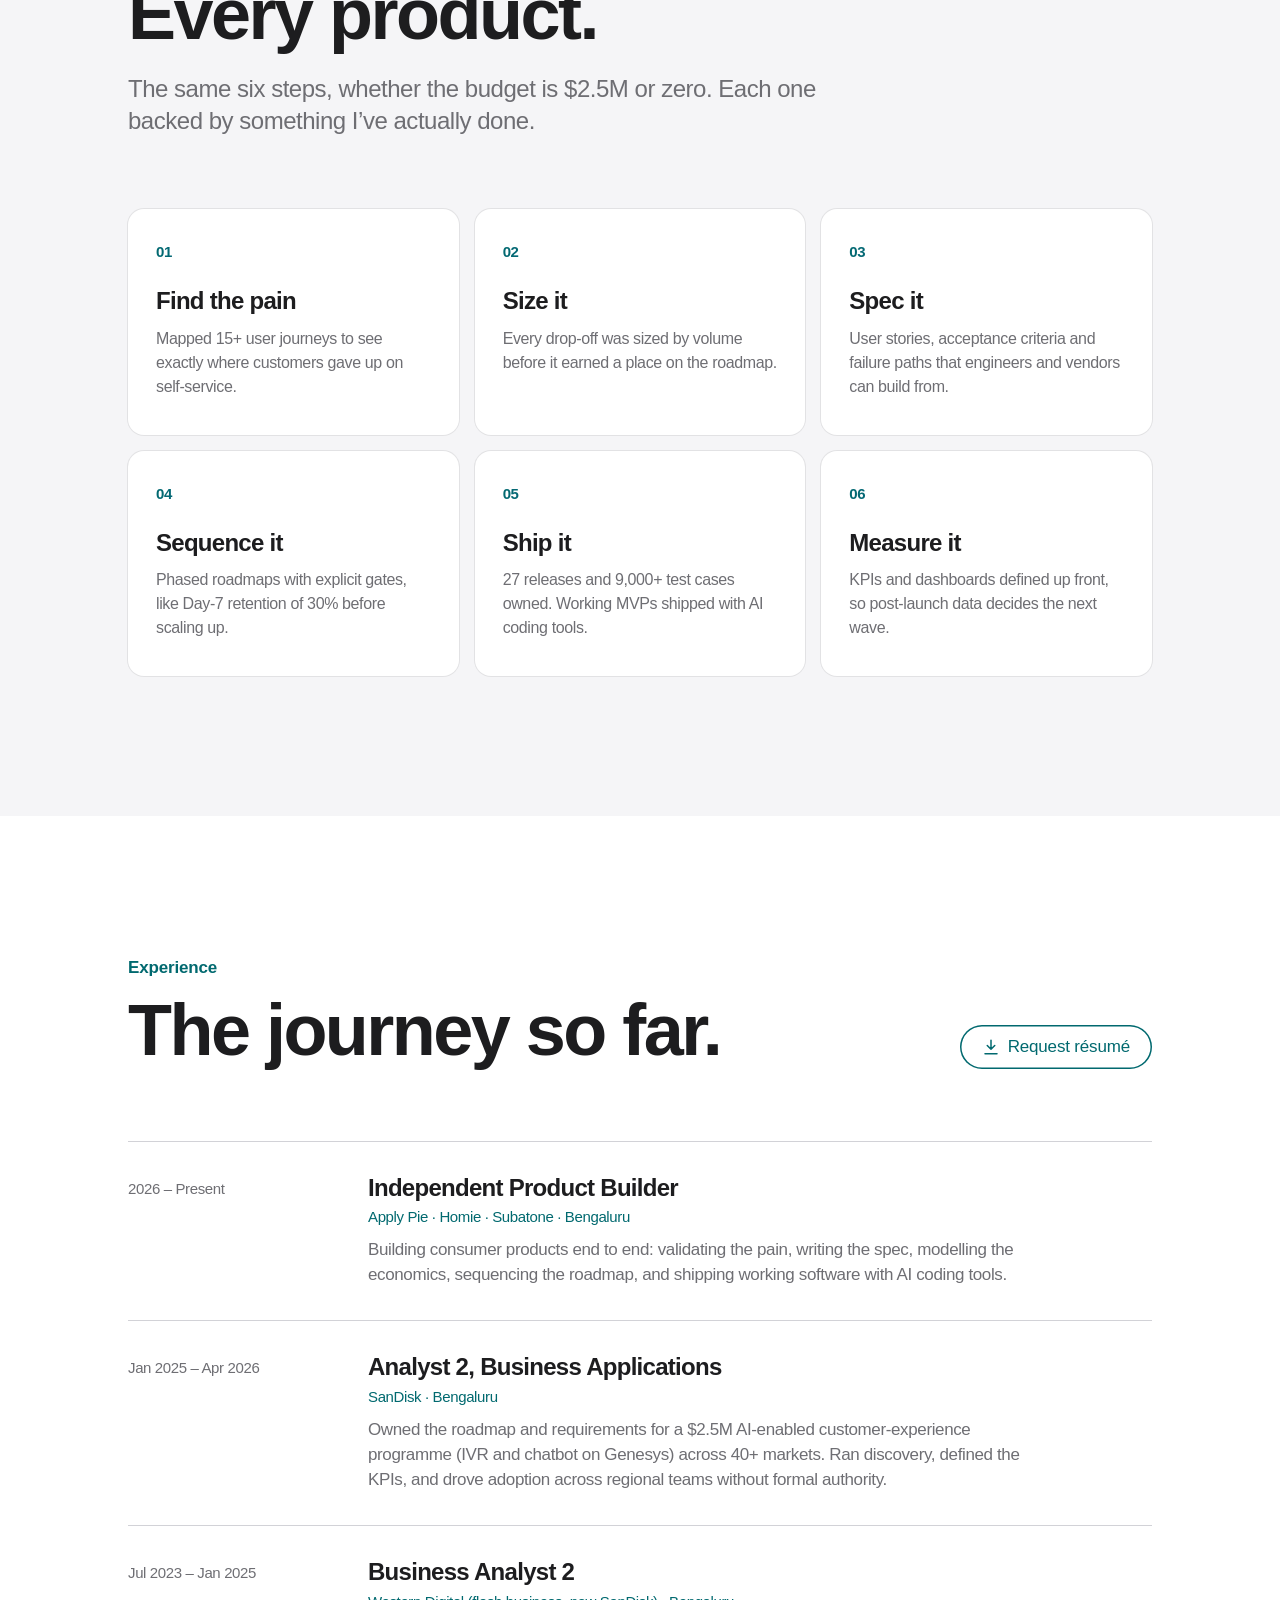
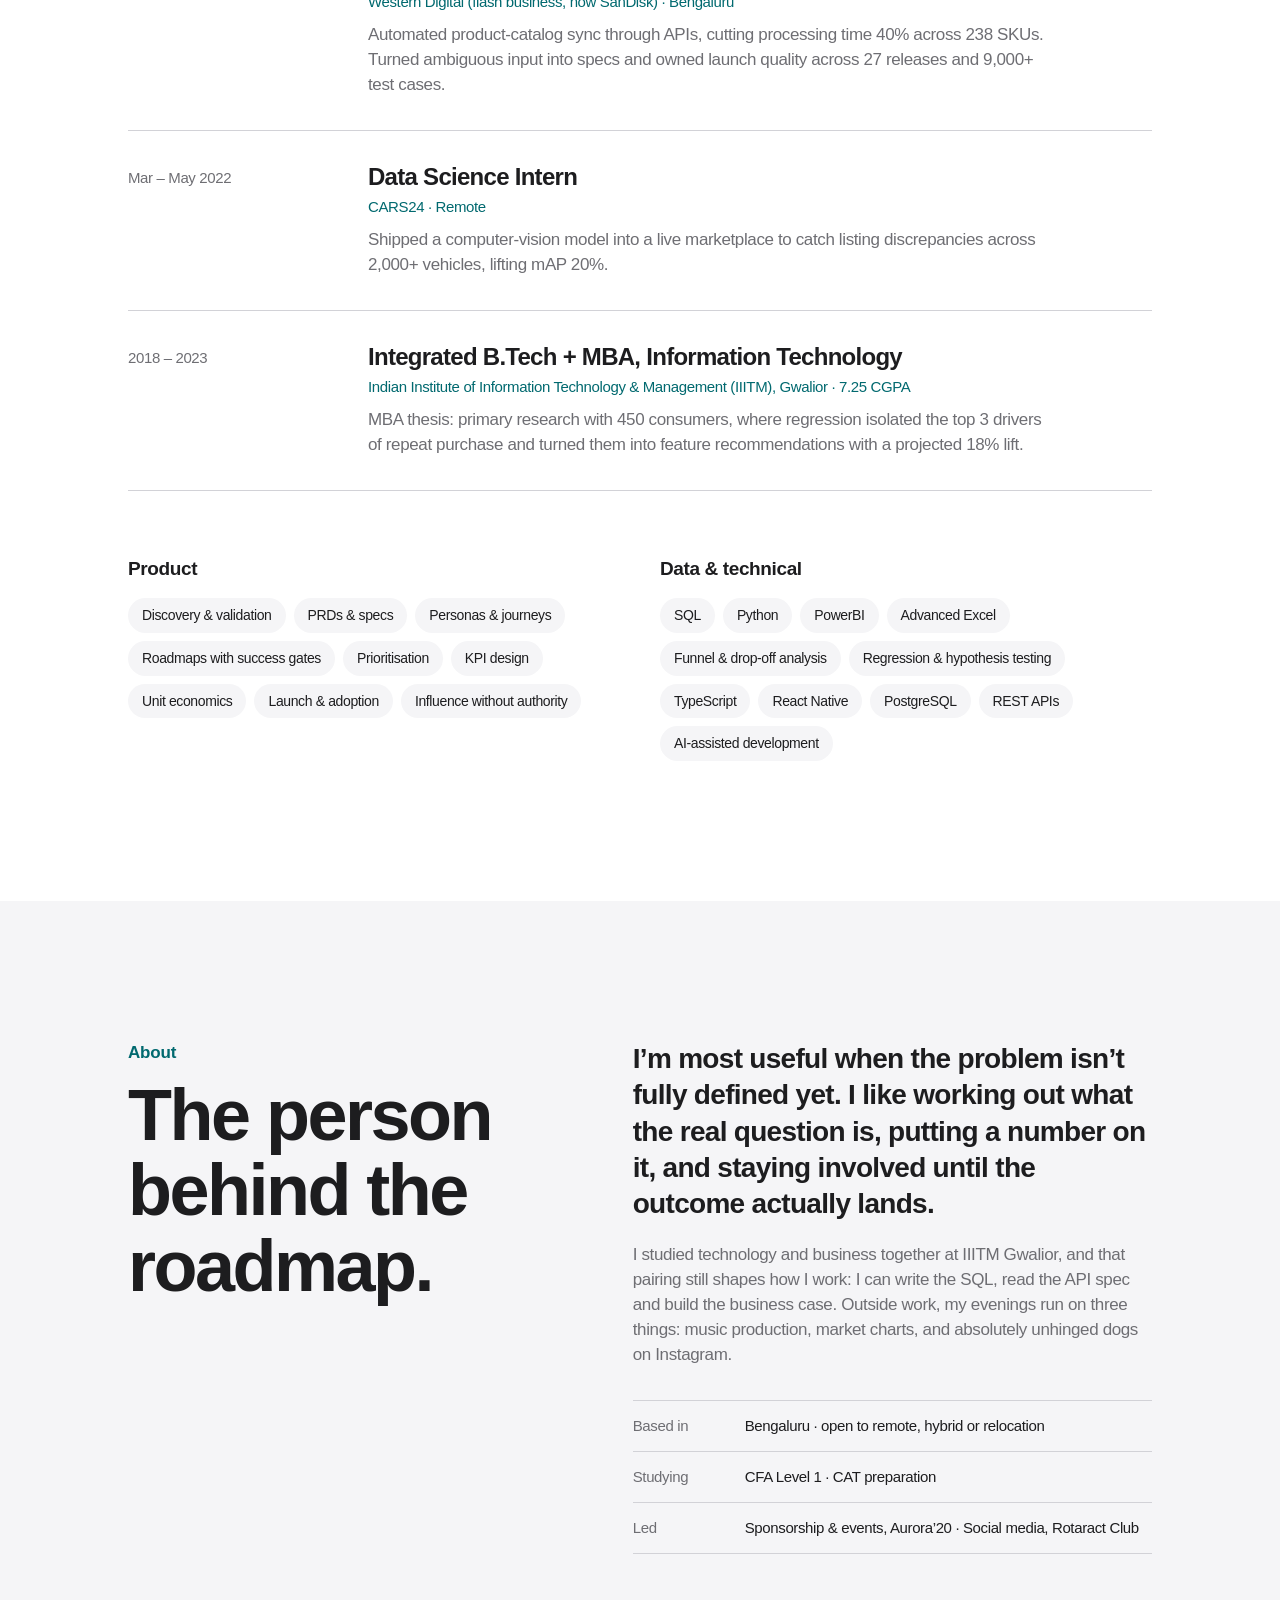
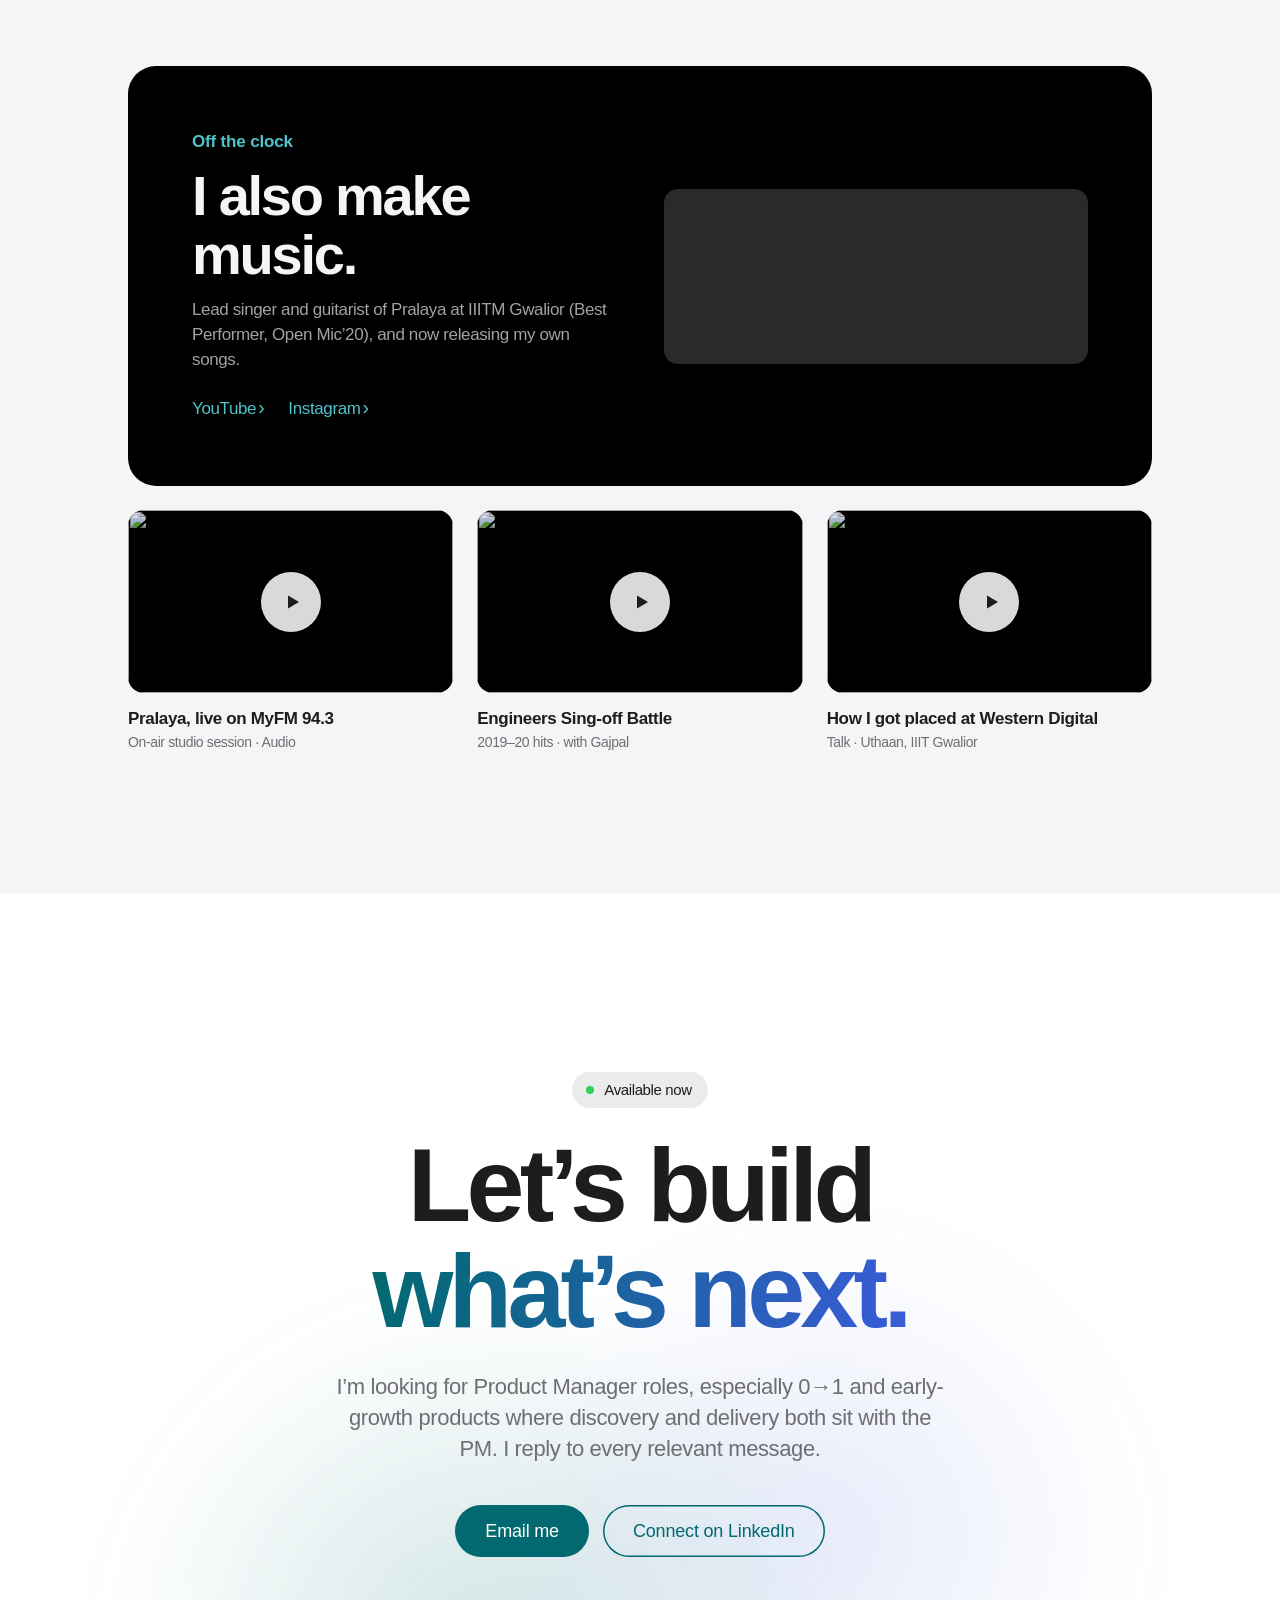
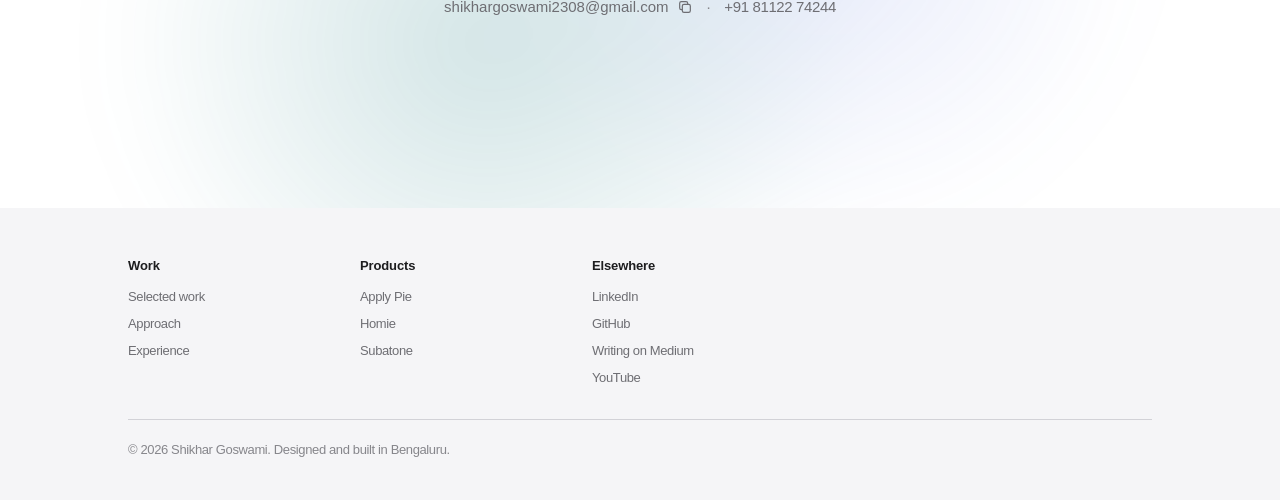
==== commit a4b6bd7e: "Rebuild portfolio with a product-page design system - New dependency-free index.html, site.css and s" ====
--- a/index.html
+++ b/index.html
@@ -1,1471 +1,706 @@
 <!doctype html>
-<html lang="en" data-theme="light">
+<html lang="en" class="no-js">
   <head>
-    <meta charset="UTF-8" />
-    <meta name="viewport" content="width=device-width, initial-scale=1.0" />
+    <meta charset="utf-8" />
+    <meta name="viewport" content="width=device-width, initial-scale=1, viewport-fit=cover" />
+    <title>Shikhar Goswami · Product Manager</title>
     <meta
       name="description"
-      content="Shikhar Goswami — Product Manager. Nearly 3 years taking initiatives from discovery to launch at SanDisk and Western Digital, plus three self-directed 0→1 products."
+      content="Product Manager who takes products through the whole loop: find the pain, size it, spec it, sequence it, ship it, measure it. $2.5M programme across 40+ markets at SanDisk, plus three products built from zero."
     />
-    <meta property="og:title" content="Shikhar Goswami — Product Manager · 0→1 Products" />
+    <link rel="canonical" href="https://shikhargoswami.github.io/my-portfolio/" />
+    <meta name="theme-color" media="(prefers-color-scheme: light)" content="#ffffff" />
+    <meta name="theme-color" media="(prefers-color-scheme: dark)" content="#000000" />
+    <meta name="color-scheme" content="light dark" />
+
+    <meta property="og:type" content="website" />
+    <meta property="og:url" content="https://shikhargoswami.github.io/my-portfolio/" />
+    <meta property="og:title" content="Shikhar Goswami · Product Manager" />
     <meta
       property="og:description"
-      content="Find the pain point, size it, spec it, sequence it, ship it, measure it."
+      content="From user problem to shipped product. $2.5M programme across 40+ markets, plus three products built from zero."
     />
-    <meta property="og:type" content="website" />
+    <meta name="twitter:card" content="summary" />
 
     <link
-      href="https://api.fontshare.com/v2/css?f[]=clash-display@500,600,700&f[]=satoshi@400,500,700&display=swap"
-      rel="stylesheet"
+      rel="icon"
+      href="data:image/svg+xml,%3Csvg xmlns='http://www.w3.org/2000/svg' viewBox='0 0 64 64'%3E%3Crect width='64' height='64' rx='16' fill='%2301696f'/%3E%3Ctext x='32' y='42' font-family='-apple-system,Helvetica,Arial,sans-serif' font-size='26' font-weight='700' fill='white' text-anchor='middle'%3ESG%3C/text%3E%3C/svg%3E"
     />
-    <script src="https://unpkg.com/lucide@latest/dist/umd/lucide.min.js"></script>
-    <script
-      src="https://cdnjs.cloudflare.com/ajax/libs/gsap/3.12.5/gsap.min.js"
-      defer
-    ></script>
-    <script
-      src="https://cdnjs.cloudflare.com/ajax/libs/gsap/3.12.5/ScrollTrigger.min.js"
-      defer
-    ></script>
-    <link rel="stylesheet" href="./assets/css/style.css" />
-    <title>Shikhar Goswami — Product Manager</title>
+
+    <script>
+      // Runs before paint: enables JS-only styles and applies a saved theme with no flash.
+      (function () {
+        var d = document.documentElement;
+        d.classList.remove("no-js");
+        d.classList.add("js");
+        try {
+          var t = localStorage.getItem("theme");
+          if (t === "light" || t === "dark") d.setAttribute("data-theme", t);
+        } catch (e) {}
+      })();
+    </script>
+
+    <link rel="stylesheet" href="./assets/css/site.css" />
+    <script src="./assets/js/site.js" defer></script>
+
+    <script type="application/ld+json">
+      {
+        "@context": "https://schema.org",
+        "@type": "Person",
+        "name": "Shikhar Goswami",
+        "jobTitle": "Product Manager",
+        "url": "https://shikhargoswami.github.io/my-portfolio/",
+        "address": { "@type": "PostalAddress", "addressLocality": "Bengaluru", "addressCountry": "IN" },
+        "alumniOf": "Indian Institute of Information Technology and Management, Gwalior",
+        "sameAs": [
+          "https://linkedin.com/in/shikhargoswami",
+          "https://github.com/shikhargoswami",
+          "https://medium.com/@shikhargoswami"
+        ]
+      }
+    </script>
   </head>
+
   <body>
-    <a href="#main" class="skip-link">Skip to main content</a>
-
-    <!-- HEADER -->
-    <header class="header" id="header">
-      <nav class="nav">
-        <a href="#" class="nav-logo" aria-label="Home — Shikhar Goswami">
-          <svg
-            width="36"
-            height="36"
-            viewBox="0 0 36 36"
-            fill="none"
-            xmlns="http://www.w3.org/2000/svg"
-            aria-hidden="true"
+    <a class="skip-link" href="#main">Skip to content</a>
+
+    <!-- ── Global nav ─────────────────────────────────────────── -->
+    <header class="gnav" id="gnav">
+      <nav class="gnav-inner" aria-label="Primary">
+        <a class="gnav-brand" href="#top" aria-label="Shikhar Goswami, back to top">Shikhar Goswami</a>
+
+        <ul class="gnav-links" id="gnav-links">
+          <li><a href="#work">Work</a></li>
+          <li><a href="#products">Products</a></li>
+          <li><a href="#approach">Approach</a></li>
+          <li><a href="#experience">Experience</a></li>
+          <li><a href="#about">About</a></li>
+        </ul>
+
+        <div class="gnav-actions">
+          <button class="icon-btn" type="button" data-theme-toggle aria-label="Toggle dark mode">
+            <svg class="i-moon" viewBox="0 0 24 24" aria-hidden="true"><path d="M21 12.8A9 9 0 1 1 11.2 3a7 7 0 0 0 9.8 9.8z" /></svg>
+            <svg class="i-sun" viewBox="0 0 24 24" aria-hidden="true"><circle cx="12" cy="12" r="4.5" /><path d="M12 1.5v2.5M12 20v2.5M4.6 4.6l1.8 1.8M17.6 17.6l1.8 1.8M1.5 12H4M20 12h2.5M4.6 19.4l1.8-1.8M17.6 6.4l1.8-1.8" /></svg>
+          </button>
+          <a class="pill pill--sm" href="#contact">Let’s talk</a>
+          <button
+            class="icon-btn gnav-menu"
+            type="button"
+            aria-label="Open menu"
+            aria-expanded="false"
+            aria-controls="gnav-links"
           >
-            <rect
-              width="36"
-              height="36"
-              rx="10"
-              fill="var(--color-primary)"
-              opacity="0.12"
-            />
-            <path
-              d="M22 12.5C22 11.1 20.9 10 19.5 10H15C13.3 10 12 11.3 12 13C12 14.7 13.3 16 15 16H21C22.7 16 24 17.3 24 19C24 20.7 22.7 22 21 22H15.5C14.1 22 13 20.9 13 19.5"
-              stroke="var(--color-primary)"
-              stroke-width="1.8"
-              stroke-linecap="round"
-            />
-          </svg>
-        </a>
-        <ul class="nav-links" role="list">
-          <li><a href="#about">About</a></li>
-          <li><a href="#offer">What I Offer</a></li>
-          <li><a href="#impact">Impact</a></li>
-          <li><a href="#products">Products</a></li>
-          <li><a href="#resume">Journey</a></li>
-          <li><a href="#blog">Blog</a></li>
-          <li><a href="#beyond">Beyond Work</a></li>
-          <li><a href="#contact">Let's Talk</a></li>
-        </ul>
-        <div class="nav-actions">
-          <button
-            class="theme-toggle"
-            data-theme-toggle
-            aria-label="Switch to dark mode"
-          ></button>
-          <button
-            class="nav-hamburger"
-            aria-label="Toggle menu"
-            aria-expanded="false"
-          >
-            <svg
-              xmlns="http://www.w3.org/2000/svg"
-              width="20"
-              height="20"
-              viewBox="0 0 24 24"
-              fill="none"
-              stroke="currentColor"
-              stroke-width="2"
-            >
-              <line x1="3" y1="12" x2="21" y2="12" />
-              <line x1="3" y1="6" x2="21" y2="6" />
-              <line x1="3" y1="18" x2="21" y2="18" />
-            </svg>
+            <span class="burger" aria-hidden="true"><span></span><span></span></span>
           </button>
         </div>
       </nav>
     </header>
 
     <main id="main">
-      <!-- ══ HERO ═══════════════════════════════════════════════════ -->
-      <section class="hero" id="home">
-        <div class="container hero-inner">
-          <span class="hero-tag">Discovery · Delivery · 0→1</span>
-          <h1 class="hero-heading">
-            From user problem<br />to <em>shipped solution.</em>
+      <!-- ── Hero ─────────────────────────────────────────────── -->
+      <section class="hero" id="top">
+        <div class="hero-glow" aria-hidden="true"></div>
+        <div class="wrap hero-inner">
+          <p class="hero-eyebrow reveal">
+            <span class="live-dot" aria-hidden="true"></span>
+            Product Manager · Available now
+          </p>
+          <h1 class="hero-title reveal">
+            From user problem<br />
+            <span class="grad">to shipped product.</span>
           </h1>
-          <p class="hero-sub">
-            I'm Shikhar, a Product Manager. I spent nearly 3 years at SanDisk and
-            Western Digital taking initiatives from discovery to launch across
-            40+ markets, and since then I've built three of my own products
-            from zero. I do the whole loop: find the pain point, size it, spec
-            it, sequence it, ship it, measure it.
+          <p class="hero-lede reveal">
+            I take products through the whole loop: find the pain, size it, spec
+            it, sequence it, ship it, measure it. At SanDisk that meant a $2.5M
+            programme across 40+ markets. On my own, it’s three products built
+            from zero.
           </p>
-          <div class="hero-actions">
-            <a href="#products" class="btn btn-primary">See What I've Built</a>
-            <a href="#contact" class="btn btn-ghost">Get in Touch →</a>
-          </div>
-        </div>
-        <div class="hero-scroll" aria-hidden="true">
-          <svg
-            width="16"
-            height="16"
-            viewBox="0 0 24 24"
-            fill="none"
-            stroke="currentColor"
-            stroke-width="2"
-          >
-            <path d="M12 5v14M5 12l7 7 7-7" />
-          </svg>
-          scroll
+          <div class="hero-ctas reveal">
+            <a class="pill" href="#work">See my work</a>
+            <a class="link-cta" href="#contact">Get in touch<span class="chev" aria-hidden="true">›</span></a>
+          </div>
+
+          <div class="proof reveal" aria-label="Where I’ve worked and studied">
+            <span class="proof-label">Experience at</span>
+            <ul class="proof-list">
+              <li>SanDisk</li>
+              <li>Western Digital</li>
+              <li>CARS24</li>
+              <li>IIITM Gwalior</li>
+            </ul>
+          </div>
         </div>
       </section>
 
-      <!-- ══ ABOUT ══════════════════════════════════════════════════ -->
-      <section class="about section" id="about">
-        <div class="container about-grid">
-          <div class="about-image-wrap">
-            <img
-              src="https://picsum.photos/seed/shikhar/600/750"
-              alt="Shikhar Goswami"
-              width="600"
-              height="750"
-              loading="lazy"
-            />
-          </div>
-          <div class="about-text">
-            <span class="section-label">Who I Am</span>
-            <h2 class="section-title">
-              Connecting data, users,<br />and what gets built.
-            </h2>
-            <p>
-              I'm a product-minded builder based in Bengaluru, with an
-              Integrated B.Tech + MBA in Information Technology from IIITM
-              Gwalior. At SanDisk I owned the roadmap and requirements for a
-              $2.5M AI-enabled customer-experience programme across 40+
-              markets. I ran discovery across 15+ user journeys, defined the
-              KPIs, and used post-launch data to decide what shipped next.
+      <!-- ── Highlights ───────────────────────────────────────── -->
+      <section class="highlights" aria-labelledby="highlights-title">
+        <div class="wrap">
+          <h2 class="eyebrow reveal" id="highlights-title">Numbers I’ve moved</h2>
+          <ul class="stats">
+            <li class="stat reveal">
+              <span class="stat-num" data-count="30" data-suffix="%">30%</span>
+              <span class="stat-label">lower average handle time</span>
+              <span class="stat-src">SanDisk · 40+ markets</span>
+            </li>
+            <li class="stat reveal">
+              <span class="stat-num" data-count="20" data-suffix="%">20%</span>
+              <span class="stat-label">more queries resolved by automation</span>
+              <span class="stat-src">SanDisk · IVR &amp; chatbot</span>
+            </li>
+            <li class="stat reveal">
+              <span class="stat-num" data-count="45" data-suffix="%">45%</span>
+              <span class="stat-label">fewer manual handoffs</span>
+              <span class="stat-src">Genesys ↔ Oracle Service Cloud</span>
+            </li>
+            <li class="stat reveal">
+              <span class="stat-num" data-count="40" data-suffix="%">40%</span>
+              <span class="stat-label">faster catalog processing</span>
+              <span class="stat-src">Western Digital · 238 SKUs</span>
+            </li>
+          </ul>
+        </div>
+      </section>
+
+      <!-- ── Selected work ────────────────────────────────────── -->
+      <section class="section section--alt" id="work" aria-labelledby="work-title">
+        <div class="wrap">
+          <header class="section-head reveal">
+            <p class="eyebrow">Selected work</p>
+            <h2 class="section-title" id="work-title">Problems I owned,<br />start to finish.</h2>
+            <p class="section-lede">
+              The context, the decisions, and what changed because of them.
             </p>
-            <p>
-              Since leaving SanDisk in April 2026, I've been building my own
-              products from zero: Apply Pie, a live job-discovery service;
-              Homie, a rental marketplace and relocation service; and Subatone,
-              a recurring-payments app. Each one taught me something a corporate
-              roadmap doesn't: you have to decide what not to build, put a
-              number on it, and find out quickly whether users care. I find the
-              work most interesting when the problem isn't fully defined yet.
+          </header>
+
+          <article class="case reveal">
+            <div class="case-top">
+              <p class="case-meta">SanDisk · Customer experience · 2025–2026</p>
+              <h3 class="case-title">Made self-service work in 40+ markets.</h3>
+              <ul class="case-metrics">
+                <li><strong>30%</strong> lower handle time</li>
+                <li><strong>20%</strong> higher automated containment</li>
+                <li><strong>45%</strong> fewer manual handoffs</li>
+              </ul>
+            </div>
+            <div class="case-grid">
+              <div>
+                <h4>The problem</h4>
+                <p>
+                  Customers were giving up on self-service and ending up with
+                  agents, but nobody knew where or how often. A $2.5M IVR and
+                  chatbot programme needed a build order, not a wish list.
+                </p>
+              </div>
+              <div>
+                <h4>What I did</h4>
+                <p>
+                  Mapped 15+ user journeys and sized every drop-off by volume.
+                  Owned the roadmap and requirements with engineering and an
+                  external vendor. Traced the Genesys to Oracle Service Cloud data
+                  flow to find where data moved through people instead of
+                  systems, and drove adoption across regional teams without
+                  formal authority.
+                </p>
+              </div>
+              <div>
+                <h4>The result</h4>
+                <p>
+                  Handle time fell 30%, automated containment rose 20%, and
+                  manual handoffs dropped 45%. The KPIs and dashboards I defined
+                  decided what each following wave would ship.
+                </p>
+              </div>
+            </div>
+          </article>
+
+          <article class="case reveal">
+            <div class="case-top">
+              <p class="case-meta">Western Digital · Operations · 2023–2025</p>
+              <h3 class="case-title">Found a bottleneck nobody had raised.</h3>
+              <ul class="case-metrics">
+                <li><strong>40%</strong> faster processing</li>
+                <li><strong>238</strong> SKUs automated</li>
+                <li><strong>27</strong> releases owned</li>
+              </ul>
+            </div>
+            <div class="case-grid">
+              <div>
+                <h4>The problem</h4>
+                <p>
+                  Product-catalog updates relied on a manual extraction and
+                  reconciliation step. It was slow and error-prone, and no one
+                  had flagged it.
+                </p>
+              </div>
+              <div>
+                <h4>What I did</h4>
+                <p>
+                  Put a cost on it, built the business case for API-based sync,
+                  and after leadership sign-off led it from problem definition
+                  through UAT to deployment. Owned launch quality across 27
+                  releases and 9,000+ test cases.
+                </p>
+              </div>
+              <div>
+                <h4>The result</h4>
+                <p>
+                  Processing time fell 40% across 238 SKUs, the manual error class
+                  disappeared, and every acceptance criterion was met before
+                  go-live.
+                </p>
+              </div>
+            </div>
+          </article>
+
+          <article class="case reveal">
+            <div class="case-top">
+              <p class="case-meta">CARS24 · Machine learning · 2022</p>
+              <h3 class="case-title">Caught listing errors before buyers did.</h3>
+              <ul class="case-metrics">
+                <li><strong>+20%</strong> model accuracy (mAP)</li>
+                <li><strong>2,000+</strong> vehicles analysed</li>
+                <li><strong>Live</strong> in production</li>
+              </ul>
+            </div>
+            <div class="case-grid">
+              <div>
+                <h4>The problem</h4>
+                <p>
+                  Odometer readings on vehicle listings didn’t always match
+                  reality, which eroded trust on a live consumer marketplace.
+                </p>
+              </div>
+              <div>
+                <h4>What I did</h4>
+                <p>
+                  Analysed listing data for 2,000+ vehicles to find the error
+                  patterns, helped define the problem for automated odometer
+                  reading, and worked with product and engineering to build
+                  validation into the production pipeline.
+                </p>
+              </div>
+              <div>
+                <h4>The result</h4>
+                <p>
+                  A computer-vision model shipped into the live marketplace, with
+                  accuracy (mAP) up 20% through iterative testing.
+                </p>
+              </div>
+            </div>
+          </article>
+        </div>
+      </section>
+
+      <!-- ── Products ─────────────────────────────────────────── -->
+      <section class="section" id="products" aria-labelledby="products-title">
+        <div class="wrap">
+          <header class="section-head section-head--center reveal">
+            <p class="eyebrow">Products I’ve built</p>
+            <h2 class="section-title" id="products-title">Built from zero.</h2>
+            <p class="section-lede">
+              No team and no budget. Every call was mine: what to build, what
+              not to, and how I’d know if it worked.
             </p>
-            <p>
-              Outside work, my evenings run on three things: music production,
-              market charts, and absolutely unhinged dogs on Instagram.
+          </header>
+        </div>
+
+        <div class="tiles">
+          <!-- Apply Pie -->
+          <article class="tile tile--dark tile--wide reveal">
+            <div class="tile-copy">
+              <p class="tile-status tile-status--live"><span class="live-dot" aria-hidden="true"></span>Live · Private beta</p>
+              <h3 class="tile-name">Apply Pie</h3>
+              <p class="tile-tagline">Fresh jobs. Before the crowd.</p>
+              <p class="tile-desc">
+                Every day it reads the careers pages of 118 companies, keeps only
+                new roles that fit you, and sends them at 7 PM with a referral
+                message ready to go.
+              </p>
+              <div class="tile-ctas">
+                <a class="pill pill--light" href="#contact">Request a demo</a>
+              </div>
+            </div>
+
+            <div class="mock mock-mail" aria-hidden="true">
+              <div class="mock-bar"><span></span><span></span><span></span></div>
+              <div class="mail-head">
+                <span class="mail-from">Apply Pie</span>
+                <span class="mail-time">7:00 PM</span>
+              </div>
+              <p class="mail-subject">6 new roles matched your profile today</p>
+              <ul class="mail-rows">
+                <li><b class="p p1">P1</b><span class="mrole">Product Manager<small>Agoda · Bangkok</small></span><span class="tag-reloc">✈ Relocation</span><time>3h</time></li>
+                <li><b class="p p1">P1</b><span class="mrole">Senior Product Analyst<small>Delivery Hero · Berlin</small></span><span class="tag-reloc">✈ Relocation</span><time>9h</time></li>
+                <li><b class="p p2">P2</b><span class="mrole">Product Manager, Payments<small>Monzo · London</small></span><span class="tag-reloc">✈ Visa</span><time>1d</time></li>
+                <li><b class="p p2">P2</b><span class="mrole">Associate Product Manager<small>Trivago · Düsseldorf</small></span><span class="tag-reloc">✈ Relocation</span><time>2d</time></li>
+              </ul>
+              <p class="mail-foot">Referral messages ready for all 6 roles</p>
+            </div>
+
+            <details class="tile-more">
+              <summary>How I built it</summary>
+              <div class="tile-more-body">
+                <p><strong>The pain.</strong> Job seekers check dozens of careers pages, wade through stale reposts, and still apply after hundreds of others.</p>
+                <p><strong>The product.</strong> It reads official careers pages of 118 companies (50 in India, 68 abroad that hire from India), keeps roles within ±6 months of your experience, ranks the freshest first, and includes jobs abroad only when the posting offers relocation or visa support.</p>
+                <p><strong>What I owned.</strong> Product definition, a landing page and two-step onboarding with every step measured, an admin dashboard with cookie-free analytics, separate dev and prod environments with versioned releases, and the security and privacy work for the private beta.</p>
+              </div>
+            </details>
+          </article>
+
+          <!-- Homie -->
+          <article class="tile tile--light reveal">
+            <div class="tile-copy">
+              <p class="tile-status">Working MVP</p>
+              <h3 class="tile-name">Homie</h3>
+              <p class="tile-tagline">Rentals matched on what matters.</p>
+              <p class="tile-desc">
+                A two-sided marketplace that scores every home on budget, commute
+                and lifestyle. Chat opens only when both sides are interested.
+              </p>
+              <div class="tile-ctas">
+                <a class="link-cta" href="https://github.com/shikhargoswami/homie" target="_blank" rel="noopener">View on GitHub<span class="chev" aria-hidden="true">›</span></a>
+              </div>
+            </div>
+
+            <div class="mock mock-home" aria-hidden="true">
+              <div class="home-card">
+                <div class="home-photo"><span class="home-chip">2 BHK · Koramangala</span></div>
+                <div class="home-body">
+                  <div class="home-row">
+                    <div>
+                      <p class="home-price">₹38,000<small>/mo</small></p>
+                      <p class="home-sub">18 min to your office</p>
+                    </div>
+                    <div class="ring" style="--p: 92"><span>92%</span></div>
+                  </div>
+                  <ul class="factors">
+                    <li><span>Budget</span><i style="--w: 96%"></i></li>
+                    <li><span>Commute</span><i style="--w: 90%"></i></li>
+                    <li><span>Lifestyle</span><i style="--w: 84%"></i></li>
+                  </ul>
+                </div>
+              </div>
+              <div class="home-actions"><span class="no">✕</span><span class="yes">♥</span></div>
+            </div>
+
+            <details class="tile-more">
+              <summary>How I built it</summary>
+              <div class="tile-more-body">
+                <p><strong>The pain.</strong> Renters filter on the wrong attributes and tour unsuitable homes, while landlords field unqualified interest.</p>
+                <p><strong>The product.</strong> Swipe discovery, a multi-factor match score, mutual-match chat and in-app viewing schedules. Built full stack with AI coding tools: Node.js and TypeScript, PostgreSQL, Redis and React Native, over 35 commits.</p>
+                <p><strong>The pivot.</strong> I tested who would actually pay and reframed it as Homie Relocate, a fixed-fee home-finding service for professionals moving into one Bengaluru micro-market, with a move-in condition report signed by both sides. I specced it around five pillars that each have to work, then built all 10 MVP features across the associate, tenant and landlord journeys.</p>
+              </div>
+            </details>
+          </article>
+
+          <!-- Subatone -->
+          <article class="tile tile--dark reveal">
+            <div class="tile-copy">
+              <p class="tile-status">Spec → App</p>
+              <h3 class="tile-name">Subatone</h3>
+              <p class="tile-tagline">Every renewal, before it hits.</p>
+              <p class="tile-desc">
+                One place for the 10–15 subscriptions, recharges and bills people
+                pay each month, with a warning before each one renews.
+              </p>
+              <div class="tile-ctas">
+                <a class="link-cta link-cta--light" href="https://github.com/shikhargoswami/subatone" target="_blank" rel="noopener">View on GitHub<span class="chev" aria-hidden="true">›</span></a>
+              </div>
+            </div>
+
+            <div class="mock mock-subs" aria-hidden="true">
+              <p class="subs-head">This week<span>₹1,067</span></p>
+              <ul class="subs-list">
+                <li><i style="--c: #e50914">N</i><span>Netflix<small>Renews in 3 days</small></span><b>₹649</b></li>
+                <li><i style="--c: #1db954">S</i><span>Spotify<small>Renews in 5 days</small></span><b>₹119</b></li>
+                <li><i style="--c: #0a66c2">J</i><span>Mobile recharge<small>Friday</small></span><b>₹299</b></li>
+              </ul>
+              <div class="subs-trial">
+                <p>Free trial ends tomorrow</p>
+                <span class="btn-ghost">Cancel</span><span class="btn-solid">Keep</span>
+              </div>
+            </div>
+
+            <details class="tile-more">
+              <summary>How I built it</summary>
+              <div class="tile-more-body">
+                <p><strong>The plan.</strong> A full feature spec, a brand-funded rewards flywheel with unit economics modelled in INR, and a four-phase roadmap with explicit gates: MVP in 8 weeks, a 1,000-user beta gated on Day-7 retention of at least 30%, then 3,000 MAU and ₹10K MRR before fundraising.</p>
+                <p><strong>The build.</strong> The user-side app ships first, built around a weekly habit loop: renewal and free-trial alerts, a Sunday “week ahead” digest, a monthly recap, and split-share requests over WhatsApp. It’s being prepared for the App Store.</p>
+              </div>
+            </details>
+          </article>
+        </div>
+      </section>
+
+      <!-- ── Approach ─────────────────────────────────────────── -->
+      <section class="section section--alt" id="approach" aria-labelledby="approach-title">
+        <div class="wrap">
+          <header class="section-head reveal">
+            <p class="eyebrow">How I work</p>
+            <h2 class="section-title" id="approach-title">One loop.<br />Every product.</h2>
+            <p class="section-lede">
+              The same six steps, whether the budget is $2.5M or zero. Each one
+              backed by something I’ve actually done.
             </p>
-            <div class="about-stats">
-              <div class="stat-card">
-                <div class="stat-number">$2.5M</div>
-                <div class="stat-label">Programme Owned</div>
-              </div>
-              <div class="stat-card">
-                <div class="stat-number">40+</div>
-                <div class="stat-label">Markets Served</div>
-              </div>
-              <div class="stat-card">
-                <div class="stat-number">3</div>
-                <div class="stat-label">0→1 Products Built</div>
-              </div>
-            </div>
-          </div>
+          </header>
+
+          <ol class="loop">
+            <li class="loop-step reveal">
+              <span class="loop-n">01</span>
+              <h3>Find the pain</h3>
+              <p>Mapped 15+ user journeys to see exactly where customers gave up on self-service.</p>
+            </li>
+            <li class="loop-step reveal">
+              <span class="loop-n">02</span>
+              <h3>Size it</h3>
+              <p>Every drop-off was sized by volume before it earned a place on the roadmap.</p>
+            </li>
+            <li class="loop-step reveal">
+              <span class="loop-n">03</span>
+              <h3>Spec it</h3>
+              <p>User stories, acceptance criteria and failure paths that engineers and vendors can build from.</p>
+            </li>
+            <li class="loop-step reveal">
+              <span class="loop-n">04</span>
+              <h3>Sequence it</h3>
+              <p>Phased roadmaps with explicit gates, like Day-7 retention of 30% before scaling up.</p>
+            </li>
+            <li class="loop-step reveal">
+              <span class="loop-n">05</span>
+              <h3>Ship it</h3>
+              <p>27 releases and 9,000+ test cases owned. Working MVPs shipped with AI coding tools.</p>
+            </li>
+            <li class="loop-step reveal">
+              <span class="loop-n">06</span>
+              <h3>Measure it</h3>
+              <p>KPIs and dashboards defined up front, so post-launch data decides the next wave.</p>
+            </li>
+          </ol>
         </div>
       </section>
 
-      <!-- ══ WHAT I OFFER ═══════════════════════════════════════════ -->
-      <section
-        class="skills section"
-        id="offer"
-        style="background: var(--color-surface)"
-      >
-        <div class="container">
-          <span class="section-label">What I Offer</span>
-          <h2 class="section-title">
-            The work I do well —<br />and where I add value.
-          </h2>
-          <p class="section-desc">
-            A breakdown of the capabilities I bring, grounded in what I've
-            actually done in practice.
+      <!-- ── Experience ───────────────────────────────────────── -->
+      <section class="section" id="experience" aria-labelledby="experience-title">
+        <div class="wrap">
+          <header class="section-head section-head--split reveal">
+            <div>
+              <p class="eyebrow">Experience</p>
+              <h2 class="section-title" id="experience-title">The journey so far.</h2>
+            </div>
+            <a class="pill pill--outline" href="./assets/Shikhar_Goswami_Resume__PM.pdf" data-resume download>
+              <svg viewBox="0 0 24 24" aria-hidden="true"><path d="M12 3v12m0 0-5-5m5 5 5-5M4 21h16" /></svg>
+              Download résumé
+            </a>
+          </header>
+
+          <ol class="timeline">
+            <li class="role reveal">
+              <div class="role-when">2026 – Present</div>
+              <div class="role-body">
+                <h3>Independent Product Builder</h3>
+                <p class="role-org">Apply Pie · Homie · Subatone · Bengaluru</p>
+                <p>Building consumer products end to end: validating the pain, writing the spec, modelling the economics, sequencing the roadmap, and shipping working software with AI coding tools.</p>
+              </div>
+            </li>
+            <li class="role reveal">
+              <div class="role-when">Jan 2025 – Apr 2026</div>
+              <div class="role-body">
+                <h3>Analyst 2, Business Applications</h3>
+                <p class="role-org">SanDisk · Bengaluru</p>
+                <p>Owned the roadmap and requirements for a $2.5M AI-enabled customer-experience programme (IVR and chatbot on Genesys) across 40+ markets. Ran discovery, defined the KPIs, and drove adoption across regional teams without formal authority.</p>
+              </div>
+            </li>
+            <li class="role reveal">
+              <div class="role-when">Jul 2023 – Jan 2025</div>
+              <div class="role-body">
+                <h3>Business Analyst 2</h3>
+                <p class="role-org">Western Digital (flash business, now SanDisk) · Bengaluru</p>
+                <p>Automated product-catalog sync through APIs, cutting processing time 40% across 238 SKUs. Turned ambiguous input into specs and owned launch quality across 27 releases and 9,000+ test cases.</p>
+              </div>
+            </li>
+            <li class="role reveal">
+              <div class="role-when">Mar – May 2022</div>
+              <div class="role-body">
+                <h3>Data Science Intern</h3>
+                <p class="role-org">CARS24 · Remote</p>
+                <p>Shipped a computer-vision model into a live marketplace to catch listing discrepancies across 2,000+ vehicles, lifting mAP 20%.</p>
+              </div>
+            </li>
+            <li class="role reveal">
+              <div class="role-when">2018 – 2023</div>
+              <div class="role-body">
+                <h3>Integrated B.Tech + MBA, Information Technology</h3>
+                <p class="role-org">Indian Institute of Information Technology &amp; Management (IIITM), Gwalior · 7.25 CGPA</p>
+                <p>MBA thesis: primary research with 450 consumers, where regression isolated the top 3 drivers of repeat purchase and turned them into feature recommendations with a projected 18% lift.</p>
+              </div>
+            </li>
+          </ol>
+
+          <div class="toolkit reveal">
+            <div>
+              <h3>Product</h3>
+              <ul class="chips">
+                <li>Discovery &amp; validation</li><li>PRDs &amp; specs</li><li>Personas &amp; journeys</li>
+                <li>Roadmaps with success gates</li><li>Prioritisation</li><li>KPI design</li>
+                <li>Unit economics</li><li>Launch &amp; adoption</li><li>Influence without authority</li>
+              </ul>
+            </div>
+            <div>
+              <h3>Data &amp; technical</h3>
+              <ul class="chips">
+                <li>SQL</li><li>Python</li><li>PowerBI</li><li>Advanced Excel</li>
+                <li>Funnel &amp; drop-off analysis</li><li>Regression &amp; hypothesis testing</li>
+                <li>TypeScript</li><li>React Native</li><li>PostgreSQL</li><li>REST APIs</li>
+                <li>AI-assisted development</li>
+              </ul>
+            </div>
+          </div>
+        </div>
+      </section>
+
+      <!-- ── About + beyond work ──────────────────────────────── -->
+      <section class="section section--alt" id="about" aria-labelledby="about-title">
+        <div class="wrap">
+          <div class="about">
+            <header class="about-head reveal">
+              <p class="eyebrow">About</p>
+              <h2 class="section-title" id="about-title">The person<br />behind the roadmap.</h2>
+            </header>
+            <div class="about-copy reveal">
+              <p class="about-lead">
+                I’m most useful when the problem isn’t fully defined yet. I like
+                working out what the real question is, putting a number on it,
+                and staying involved until the outcome actually lands.
+              </p>
+              <p>
+                I studied technology and business together at IIITM Gwalior, and
+                that pairing still shapes how I work: I can write the SQL, read
+                the API spec and build the business case. Outside work, my
+                evenings run on three things: music production, market charts,
+                and absolutely unhinged dogs on Instagram.
+              </p>
+              <ul class="about-facts">
+                <li><span>Based in</span>Bengaluru · open to remote, hybrid or relocation</li>
+                <li><span>Studying</span>CFA Level 1 · CAT preparation</li>
+                <li><span>Led</span>Sponsorship &amp; events, Aurora’20 · Social media, Rotaract Club</li>
+              </ul>
+            </div>
+          </div>
+
+          <div class="music tile tile--dark reveal" id="music">
+            <div class="music-copy">
+              <p class="eyebrow eyebrow--light">Off the clock</p>
+              <h3 class="music-title">I also make music.</h3>
+              <p>
+                Lead singer and guitarist of Pralaya at IIITM Gwalior (Best
+                Performer, Open Mic’20), and now releasing my own songs.
+              </p>
+              <ul class="socials">
+                <li><a href="https://www.youtube.com/@shikhargoswami" target="_blank" rel="noopener">YouTube<span class="chev" aria-hidden="true">›</span></a></li>
+                <li><a href="https://www.instagram.com/shikhargoswami_" target="_blank" rel="noopener">Instagram<span class="chev" aria-hidden="true">›</span></a></li>
+              </ul>
+            </div>
+            <div class="music-player">
+              <iframe
+                title="Gumaan by Shikhar Goswami on Apple Music"
+                src="https://embed.music.apple.com/in/album/gumaan/1752390290?i=1752390291"
+                height="175"
+                loading="lazy"
+                allow="autoplay *; encrypted-media *; fullscreen *; clipboard-write"
+                sandbox="allow-forms allow-popups allow-same-origin allow-scripts allow-storage-access-by-user-activation allow-top-navigation-by-user-activation"
+              ></iframe>
+            </div>
+          </div>
+
+          <ul class="videos">
+            <li class="reveal">
+              <button class="video" type="button" data-yt="fBPApMUCDvI" aria-label="Play: Pralaya live on MyFM 94.3">
+                <img src="https://i.ytimg.com/vi/fBPApMUCDvI/hqdefault.jpg" alt="" loading="lazy" width="480" height="360" />
+                <span class="play" aria-hidden="true"><svg viewBox="0 0 24 24"><path d="M8 5.5v13l11-6.5z" /></svg></span>
+              </button>
+              <p class="video-title">Pralaya, live on MyFM 94.3</p>
+              <p class="video-sub">On-air studio session · Audio</p>
+            </li>
+            <li class="reveal">
+              <button class="video" type="button" data-yt="zYMYHaXUBOM" aria-label="Play: Engineers Sing-off Battle">
+                <img src="https://i.ytimg.com/vi/zYMYHaXUBOM/hqdefault.jpg" alt="" loading="lazy" width="480" height="360" />
+                <span class="play" aria-hidden="true"><svg viewBox="0 0 24 24"><path d="M8 5.5v13l11-6.5z" /></svg></span>
+              </button>
+              <p class="video-title">Engineers Sing-off Battle</p>
+              <p class="video-sub">2019–20 hits · with Gajpal</p>
+            </li>
+            <li class="reveal">
+              <button class="video" type="button" data-yt="Z2JPRSCZEkw" aria-label="Play: How I got placed at Western Digital">
+                <img src="https://i.ytimg.com/vi/Z2JPRSCZEkw/hqdefault.jpg" alt="" loading="lazy" width="480" height="360" />
+                <span class="play" aria-hidden="true"><svg viewBox="0 0 24 24"><path d="M8 5.5v13l11-6.5z" /></svg></span>
+              </button>
+              <p class="video-title">How I got placed at Western Digital</p>
+              <p class="video-sub">Talk · Uthaan, IIIT Gwalior</p>
+            </li>
+          </ul>
+        </div>
+      </section>
+
+      <!-- ── Contact ──────────────────────────────────────────── -->
+      <section class="contact" id="contact" aria-labelledby="contact-title">
+        <div class="wrap contact-inner">
+          <p class="hero-eyebrow reveal"><span class="live-dot" aria-hidden="true"></span>Available now</p>
+          <h2 class="contact-title reveal" id="contact-title">Let’s build<br /><span class="grad">what’s next.</span></h2>
+          <p class="contact-lede reveal">
+            I’m looking for Product Manager roles, especially 0→1 and early-growth
+            products where discovery and delivery both sit with the PM. I reply
+            to every relevant message.
           </p>
-          <div class="skills-bento">
-            <div
-              class="skill-card skill-card--wide"
-              style="
-                background: var(--color-primary-highlight);
-                border-color: var(--color-primary-highlight);
-              "
-            >
-              <svg
-                class="skill-card-icon"
-                viewBox="0 0 24 24"
-                fill="none"
-                stroke="var(--color-primary)"
-                stroke-width="1.5"
-              >
-                <path d="M3 3h18v18H3z" />
-                <path d="M3 9h18M9 21V9" />
-              </svg>
-              <h3 style="color: var(--color-primary)">
-                Structuring Ambiguous Problems into Executable Plans
-              </h3>
-              <p
-                style="
-                  font-size: var(--text-sm);
-                  color: var(--color-text-muted);
-                "
-              >
-                Much of the work before a product ships is figuring out what to
-                build and in what order. I help teams move from a broad
-                objective — a budget, a user pain point, a system that needs
-                replacing — to a roadmap with clear priorities, defined
-                trade-offs, and stakeholder alignment.
-              </p>
-              <div class="skill-tags">
-                <span class="tag">Problem Framing</span>
-                <span class="tag">Roadmapping</span>
-                <span class="tag">Backlog Prioritisation</span>
-                <span class="tag">Stakeholder Alignment</span>
-                <span class="tag">Discovery</span>
-                <span class="tag">KPI Design</span>
-                <span class="tag">Unit Economics</span>
-                <span class="tag">Phased Success Gates</span>
-              </div>
-            </div>
-
-            <div class="skill-card skill-card--tall">
-              <svg
-                class="skill-card-icon"
-                viewBox="0 0 24 24"
-                fill="none"
-                stroke="currentColor"
-                stroke-width="1.5"
-              >
-                <path d="M17 21v-2a4 4 0 0 0-4-4H5a4 4 0 0 0-4 4v2" />
-                <circle cx="9" cy="7" r="4" />
-                <path d="M23 21v-2a4 4 0 0 0-3-3.87" />
-                <path d="M16 3.13a4 4 0 0 1 0 7.75" />
-              </svg>
-              <h3>Understanding Users<br />Through Data</h3>
-              <p
-                style="
-                  font-size: var(--text-sm);
-                  color: var(--color-text-muted);
-                "
-              >
-                I combine qualitative research and quantitative analysis to map
-                how users actually move through a product — where they succeed,
-                where they drop off, and where the experience can be
-                meaningfully improved. I've done this across 40+ global markets
-                with real behavioural data.
-              </p>
-              <div class="skill-tags">
-                <span class="tag">User Journey Mapping</span>
-                <span class="tag">IVR Flow Analysis</span>
-                <span class="tag">Customer Research</span>
-                <span class="tag">Drop-off Analysis</span>
-                <span class="tag">Self-Service Design</span>
-                <span class="tag">Market Research</span>
-              </div>
-            </div>
-
-            <div class="skill-card">
-              <svg
-                class="skill-card-icon"
-                viewBox="0 0 24 24"
-                fill="none"
-                stroke="currentColor"
-                stroke-width="1.5"
-              >
-                <polyline points="16 18 22 12 16 6" />
-                <polyline points="8 6 2 12 8 18" />
-              </svg>
-              <h3>Data Analysis with<br />a Business Lens</h3>
-              <p
-                style="
-                  font-size: var(--text-sm);
-                  color: var(--color-text-muted);
-                  margin-bottom: var(--space-3);
-                "
-              >
-                Querying data is the easy part. Knowing which question to answer
-                — and what the answer should change about the next decision — is
-                where I focus.
-              </p>
-              <div class="skill-tags">
-                <span class="tag">SQL</span>
-                <span class="tag">Python</span>
-                <span class="tag">PowerBI</span>
-                <span class="tag">Metrics Design</span>
-                <span class="tag">Regression &amp; Hypothesis Testing</span>
-              </div>
-            </div>
-
-            <div class="skill-card">
-              <svg
-                class="skill-card-icon"
-                viewBox="0 0 24 24"
-                fill="none"
-                stroke="currentColor"
-                stroke-width="1.5"
-              >
-                <path d="M8 6h13M8 12h13M8 18h13M3 6h.01M3 12h.01M3 18h.01" />
-              </svg>
-              <h3>Requirements That<br />Reduce Back-and-Forth</h3>
-              <p
-                style="
-                  font-size: var(--text-sm);
-                  color: var(--color-text-muted);
-                  margin-bottom: var(--space-3);
-                "
-              >
-                Clear specs reduce revision cycles. I write requirements
-                grounded in user needs and technical context, and I stay
-                involved through UAT to make sure what was agreed gets
-                delivered.
-              </p>
-              <div class="skill-tags">
-                <span class="tag">PRD Writing</span>
-                <span class="tag">UAT Management</span>
-                <span class="tag">API Specs</span>
-                <span class="tag">Acceptance Criteria</span>
-              </div>
-            </div>
-
-            <div class="skill-card">
-              <svg
-                class="skill-card-icon"
-                viewBox="0 0 24 24"
-                fill="none"
-                stroke="currentColor"
-                stroke-width="1.5"
-              >
-                <circle cx="12" cy="12" r="10" />
-                <path d="m4.93 4.93 14.14 14.14" />
-              </svg>
-              <h3>Simplifying<br />Complex Integrations</h3>
-              <p
-                style="
-                  font-size: var(--text-sm);
-                  color: var(--color-text-muted);
-                  margin-bottom: var(--space-3);
-                "
-              >
-                Enterprise systems rarely talk to each other cleanly. I map the
-                data flows, identify where things leak or stall, and work with
-                engineering to design integrations that reduce manual
-                intervention.
-              </p>
-              <div class="skill-tags">
-                <span class="tag">Genesys</span>
-                <span class="tag">Oracle Service Cloud</span>
-                <span class="tag">Process Re-engineering</span>
-                <span class="tag">API Integration</span>
-              </div>
-            </div>
-          </div>
-        </div>
-      </section>
-
-      <!-- ══ IMPACT ═════════════════════════════════════════════════ -->
-      <section class="section" id="impact">
-        <div class="container">
-          <span class="section-label">Proof of Work</span>
-          <h2 class="section-title">
-            Work that moved<br />a measurable needle.
-          </h2>
-          <p class="section-desc">
-            Specific outcomes from specific initiatives — with the context that
-            makes the number meaningful.
+          <div class="contact-ctas reveal">
+            <a class="pill pill--lg" href="mailto:shikhargoswami2308@gmail.com?subject=Hello%20Shikhar">Email me</a>
+            <a class="pill pill--lg pill--outline" href="https://linkedin.com/in/shikhargoswami" target="_blank" rel="noopener">Connect on LinkedIn</a>
+          </div>
+          <p class="contact-alt reveal">
+            <button class="copy" type="button" data-copy="shikhargoswami2308@gmail.com">
+              shikhargoswami2308@gmail.com
+              <svg viewBox="0 0 24 24" aria-hidden="true"><rect x="8" y="8" width="12" height="12" rx="2.5" /><path d="M16 8V6.5A2.5 2.5 0 0 0 13.5 4h-7A2.5 2.5 0 0 0 4 6.5v7A2.5 2.5 0 0 0 6.5 16H8" /></svg>
+            </button>
+            <span aria-hidden="true">·</span>
+            <a href="tel:+918112274244">+91 81122 74244</a>
           </p>
-
-          <div
-            style="
-              display: grid;
-              grid-template-columns: repeat(
-                auto-fill,
-                minmax(min(440px, 100%), 1fr)
-              );
-              gap: var(--space-6);
-              margin-top: var(--space-8);
-            "
-          >
-            <div
-              class="project-card"
-              style="pointer-events: none; cursor: default"
-            >
-              <div class="project-body" style="padding: var(--space-8)">
-                <div
-                  style="
-                    display: flex;
-                    align-items: center;
-                    gap: var(--space-3);
-                    margin-bottom: var(--space-5);
-                  "
-                >
-                  <div
-                    style="
-                      background: var(--color-primary-highlight);
-                      border-radius: var(--radius-md);
-                      padding: var(--space-3);
-                      color: var(--color-primary);
-                    "
-                  >
-                    <svg
-                      width="20"
-                      height="20"
-                      viewBox="0 0 24 24"
-                      fill="none"
-                      stroke="currentColor"
-                      stroke-width="2"
-                    >
-                      <path d="M22 12h-4l-3 9L9 3l-3 9H2" />
-                    </svg>
-                  </div>
-                  <span class="project-tag" style="margin: 0"
-                    >SanDisk · CX Transformation</span
-                  >
-                </div>
-                <h3 class="project-title">
-                  30% reduction in average handle time
-                </h3>
-                <p class="project-desc">
-                  Analysed call volume and agent performance data to surface
-                  where the most time was being lost. Used those findings to
-                  define requirements for a $2.5M Genesys platform
-                  implementation — IVR and Chatbot capabilities rolled out
-                  across 40+ markets. The 30% AHT reduction and 20% improvement
-                  in self-service containment were outcomes of that scoped,
-                  sequenced work.
-                </p>
-                <div class="project-tech" style="margin-top: auto">
-                  <span class="tech-chip">Roadmapping</span>
-                  <span class="tech-chip">Genesys</span>
-                  <span class="tech-chip">40+ Markets</span>
-                  <span class="tech-chip">IVR / Chatbot</span>
-                </div>
-              </div>
-            </div>
-
-            <div
-              class="project-card"
-              style="pointer-events: none; cursor: default"
-            >
-              <div class="project-body" style="padding: var(--space-8)">
-                <div
-                  style="
-                    display: flex;
-                    align-items: center;
-                    gap: var(--space-3);
-                    margin-bottom: var(--space-5);
-                  "
-                >
-                  <div
-                    style="
-                      background: var(--color-primary-highlight);
-                      border-radius: var(--radius-md);
-                      padding: var(--space-3);
-                      color: var(--color-primary);
-                    "
-                  >
-                    <svg
-                      width="20"
-                      height="20"
-                      viewBox="0 0 24 24"
-                      fill="none"
-                      stroke="currentColor"
-                      stroke-width="2"
-                    >
-                      <polyline points="23 6 13.5 15.5 8.5 10.5 1 18" />
-                      <polyline points="17 6 23 6 23 12" />
-                    </svg>
-                  </div>
-                  <span class="project-tag" style="margin: 0"
-                    >Western Digital · Automation</span
-                  >
-                </div>
-                <h3 class="project-title">40% faster data processing</h3>
-                <p class="project-desc">
-                  Spotted a manual bottleneck in product-catalog operations that
-                  nobody had raised, put a cost on it, and built the business
-                  case for API-based synchronisation. After leadership sign-off,
-                  I led it from problem definition through cross-functional
-                  execution to UAT and deployment. Processing time across 238
-                  SKUs fell 40%, and 100% of acceptance criteria were met before
-                  go-live.
-                </p>
-                <div class="project-tech" style="margin-top: auto">
-                  <span class="tech-chip">Discovery</span>
-                  <span class="tech-chip">API Integration</span>
-                  <span class="tech-chip">SQL</span>
-                  <span class="tech-chip">UAT</span>
-                </div>
-              </div>
-            </div>
-
-            <div
-              class="project-card"
-              style="pointer-events: none; cursor: default"
-            >
-              <div class="project-body" style="padding: var(--space-8)">
-                <div
-                  style="
-                    display: flex;
-                    align-items: center;
-                    gap: var(--space-3);
-                    margin-bottom: var(--space-5);
-                  "
-                >
-                  <div
-                    style="
-                      background: var(--color-primary-highlight);
-                      border-radius: var(--radius-md);
-                      padding: var(--space-3);
-                      color: var(--color-primary);
-                    "
-                  >
-                    <svg
-                      width="20"
-                      height="20"
-                      viewBox="0 0 24 24"
-                      fill="none"
-                      stroke="currentColor"
-                      stroke-width="2"
-                    >
-                      <path d="M1 12s4-8 11-8 11 8 11 8-4 8-11 8-11-8-11-8z" />
-                      <circle cx="12" cy="12" r="3" />
-                    </svg>
-                  </div>
-                  <span class="project-tag" style="margin: 0"
-                    >SanDisk · System Integration</span
-                  >
-                </div>
-                <h3 class="project-title">
-                  45% reduction in manual data handoffs
-                </h3>
-                <p class="project-desc">
-                  Mapped the full data flow between Genesys and Oracle Service
-                  Cloud — identifying where data moved through people instead of
-                  systems. Validated integration logic across edge cases and
-                  worked with engineering to close those gaps, reducing the
-                  reliance on manual intervention at every handoff point.
-                </p>
-                <div class="project-tech" style="margin-top: auto">
-                  <span class="tech-chip">Data Flow Mapping</span>
-                  <span class="tech-chip">Oracle Service Cloud</span>
-                  <span class="tech-chip">Process Design</span>
-                  <span class="tech-chip">Validation</span>
-                </div>
-              </div>
-            </div>
-
-            <div
-              class="project-card"
-              style="pointer-events: none; cursor: default"
-            >
-              <div class="project-body" style="padding: var(--space-8)">
-                <div
-                  style="
-                    display: flex;
-                    align-items: center;
-                    gap: var(--space-3);
-                    margin-bottom: var(--space-5);
-                  "
-                >
-                  <div
-                    style="
-                      background: var(--color-primary-highlight);
-                      border-radius: var(--radius-md);
-                      padding: var(--space-3);
-                      color: var(--color-primary);
-                    "
-                  >
-                    <svg
-                      width="20"
-                      height="20"
-                      viewBox="0 0 24 24"
-                      fill="none"
-                      stroke="currentColor"
-                      stroke-width="2"
-                    >
-                      <path d="M12 20h9" />
-                      <path
-                        d="M16.5 3.5a2.121 2.121 0 0 1 3 3L7 19l-4 1 1-4L16.5 3.5z"
-                      />
-                    </svg>
-                  </div>
-                  <span class="project-tag" style="margin: 0"
-                    >Cars24 · Feature Definition</span
-                  >
-                </div>
-                <h3 class="project-title">
-                  20% accuracy improvement in vehicle listings
-                </h3>
-                <p class="project-desc">
-                  Analysed discrepancies in listing data for 2,000+ vehicle
-                  units to identify patterns in odometer reporting errors.
-                  Helped define the problem statement for an Automated Odometer
-                  Reading feature and worked with engineering to integrate data
-                  validation into the production pipeline — resulting in a 20%
-                  lift in mAP accuracy.
-                </p>
-                <div class="project-tech" style="margin-top: auto">
-                  <span class="tech-chip">Feature Definition</span>
-                  <span class="tech-chip">Python</span>
-                  <span class="tech-chip">ML Validation</span>
-                  <span class="tech-chip">mAP Metrics</span>
-                </div>
-              </div>
-            </div>
-          </div>
-        </div>
-      </section>
-
-      <!-- ══ PRODUCTS BUILT ═══════════════════════════════════════ -->
-      <section
-        class="section"
-        id="products"
-        style="background: var(--color-surface)"
-      >
-        <div class="container">
-          <span class="section-label">Products I've Built · 0→1</span>
-          <h2 class="section-title">
-            My own products,<br />taken from zero.
-          </h2>
-          <p class="section-desc">
-            With no team or budget, every step is my call: validate the pain,
-            write the spec, model the economics, set the gates, and ship working
-            software built with AI coding tools.
-          </p>
-
-          <div class="projects-grid">
-            <article class="project-card project-card--feature">
-              <div class="project-body" style="padding: var(--space-8)">
-                <div class="product-head">
-                  <span class="project-tag" style="margin: 0"
-                    >Job Discovery · Web + Email</span
-                  >
-                  <span class="product-status product-status--live"
-                    >Live · Private beta</span
-                  >
-                </div>
-                <h3 class="project-title">Apply Pie</h3>
-                <div class="product-copy">
-                <p class="project-desc">
-                  <strong>The pain:</strong> job seekers check dozens of careers
-                  pages, wade through stale reposts, and still apply after
-                  hundreds of others. <strong>The product:</strong> every day it
-                  reads the official careers pages of 118 companies (50 in India,
-                  68 abroad that hire from India), keeps only new roles that match
-                  the user's role and experience within ±6 months, and sends them
-                  at 7 PM, freshest first, each with a referral message ready to
-                  send. Jobs abroad are included only when the posting offers
-                  relocation or visa support.
-                </p>
-                <p class="project-desc">
-                  <strong>What I owned:</strong> the product definition, a
-                  landing page and two-step onboarding with every step measured,
-                  an admin dashboard with cookie-free analytics, separate dev and
-                  prod environments with versioned releases, and the security
-                  and privacy work for the private beta.
-                </p>
-                </div>
-                <div class="project-tech">
-                  <span class="tech-chip">Onboarding Funnel</span>
-                  <span class="tech-chip">Product Analytics</span>
-                  <span class="tech-chip">Python</span>
-                  <span class="tech-chip">CI/CD</span>
-                </div>
-                <div class="project-links">
-                  <span class="product-note">Demo available on request</span>
-                </div>
-              </div>
-            </article>
-
-            <article class="project-card">
-              <div class="project-body" style="padding: var(--space-8)">
-                <div class="product-head">
-                  <span class="project-tag" style="margin: 0"
-                    >Two-Sided Rental Marketplace</span
-                  >
-                  <span class="product-status">Working MVP</span>
-                </div>
-                <h3 class="project-title">Homie</h3>
-                <p class="project-desc">
-                  <strong>The pain:</strong> renters filter on the wrong
-                  attributes and tour unsuitable homes, while landlords field
-                  unqualified interest. <strong>The product:</strong> swipe
-                  discovery with a multi-factor match score that weights budget,
-                  location, commute and lifestyle. Chat opens only when both
-                  sides are interested, and viewings are scheduled in the app.
-                  Built as a full-stack MVP over 35 commits.
-                </p>
-                <p class="project-desc">
-                  <strong>The pivot:</strong> I tested who would actually pay and
-                  reframed Homie as <em>Relocate</em>, a fixed-fee home-finding
-                  service for professionals moving into one Bengaluru
-                  micro-market. It includes a move-in condition report signed by
-                  both sides. I specced it around five pillars that each need to
-                  work for the business to work, then built all 10 MVP features
-                  across the associate, tenant and landlord journeys.
-                </p>
-                <div class="project-tech">
-                  <span class="tech-chip">Marketplace Design</span>
-                  <span class="tech-chip">Matching Algorithm</span>
-                  <span class="tech-chip">TypeScript</span>
-                  <span class="tech-chip">React Native</span>
-                  <span class="tech-chip">PostgreSQL</span>
-                </div>
-                <div class="project-links">
-                  <a
-                    href="https://github.com/shikhargoswami/homie"
-                    class="product-link"
-                    target="_blank"
-                    rel="noopener"
-                    >View on GitHub →</a
-                  >
-                </div>
-              </div>
-            </article>
-
-            <article class="project-card">
-              <div class="project-body" style="padding: var(--space-8)">
-                <div class="product-head">
-                  <span class="project-tag" style="margin: 0"
-                    >Consumer Fintech · Recurring Payments</span
-                  >
-                  <span class="product-status">Spec → App</span>
-                </div>
-                <h3 class="project-title">Subatone</h3>
-                <p class="project-desc">
-                  <strong>The pain:</strong> people in India run 10–15 recurring
-                  payments a month (subscriptions, recharges, rent, insurance)
-                  with no single view and no warning before renewals.
-                  <strong>The plan:</strong> a full feature spec, a
-                  brand-funded rewards flywheel with unit economics modelled in
-                  INR, and a four-phase roadmap with explicit gates: MVP in 8
-                  weeks, then a 1,000-user beta gated on Day-7 retention of at
-                  least 30%, then 3,000 MAU and ₹10K MRR before fundraising.
-                </p>
-                <p class="project-desc">
-                  <strong>The build:</strong> the user-side app ships first, built
-                  around a weekly habit loop: renewal and free-trial alerts, a
-                  Sunday "week ahead" digest, a monthly recap, and split-share
-                  requests over WhatsApp. It's being prepared for the App Store.
-                </p>
-                <div class="project-tech">
-                  <span class="tech-chip">Unit Economics</span>
-                  <span class="tech-chip">Retention Loops</span>
-                  <span class="tech-chip">Phased Roadmap</span>
-                  <span class="tech-chip">React Native</span>
-                </div>
-                <div class="project-links">
-                  <a
-                    href="https://github.com/shikhargoswami/subatone"
-                    class="product-link"
-                    target="_blank"
-                    rel="noopener"
-                    >View on GitHub →</a
-                  >
-                </div>
-              </div>
-            </article>
-          </div>
-        </div>
-      </section>
-
-      <!-- ══ RESUME ═════════════════════════════════════════════════ -->
-      <section class="resume section" id="resume">
-        <div class="container">
-          <div class="resume-header">
-            <div>
-              <span class="section-label">The Journey</span>
-              <h2 class="section-title">Experience,<br />education & more.</h2>
-            </div>
-            <a
-              href="./assets/Shikhar_Goswami_Resume__PM.pdf"
-              class="btn btn-primary"
-              download
-            >
-              <svg
-                width="16"
-                height="16"
-                viewBox="0 0 24 24"
-                fill="none"
-                stroke="currentColor"
-                stroke-width="2"
-              >
-                <path d="M21 15v4a2 2 0 0 1-2 2H5a2 2 0 0 1-2-2v-4" />
-                <polyline points="7 10 12 15 17 10" />
-                <line x1="12" y1="15" x2="12" y2="3" />
-              </svg>
-              Download Resume
-            </a>
-          </div>
-
-          <div class="resume-tabs" role="tablist">
-            <button class="resume-tab active" data-tab="experience" role="tab">
-              Experience
-            </button>
-            <button class="resume-tab" data-tab="education" role="tab">
-              Education
-            </button>
-            <button class="resume-tab" data-tab="extras" role="tab">
-              Beyond Work
-            </button>
-          </div>
-
-          <div id="panel-experience" class="resume-panel active">
-            <div class="resume-timeline">
-              <div class="resume-item">
-                <div class="resume-dot"></div>
-                <div class="resume-content">
-                  <div class="resume-meta">
-                    <span class="resume-title">Independent Product Builder</span>
-                    <span class="resume-company"
-                      >Apply Pie · Homie · Subatone</span
-                    >
-                    <span class="resume-date"
-                      >2026 – Present · Bengaluru</span
-                    >
-                  </div>
-                  <p class="resume-desc">
-                    Building consumer products from zero, end to end: validating
-                    the pain point, writing the spec, modelling the economics,
-                    sequencing the roadmap, and shipping working software with
-                    AI coding tools. Apply Pie is live in private beta, with
-                    dev/prod environments, versioned releases and an analytics
-                    dashboard. Homie is a working two-sided
-                    marketplace MVP, and Subatone is a user-side app being
-                    prepared for the App Store.
-                  </p>
-                </div>
-              </div>
-
-              <div class="resume-item">
-                <div class="resume-dot"></div>
-                <div class="resume-content">
-                  <div class="resume-meta">
-                    <span class="resume-title"
-                      >Analyst 2, Business Applications</span
-                    >
-                    <span class="resume-company">SanDisk</span>
-                    <span class="resume-date"
-                      >Jan 2025 – Apr 2026 · Bengaluru</span
-                    >
-                  </div>
-                  <p class="resume-desc">
-                    Owned the roadmap and requirements for a $2.5M AI-enabled
-                    customer-experience programme (IVR and chatbot on Genesys)
-                    across 40+ markets, working with engineering and an external
-                    vendor. Ran discovery across 15+ user journeys to find where
-                    customers abandoned self-service, sized each drop-off by
-                    volume, and turned the findings into a prioritised build
-                    order. Defined the product KPIs, built the dashboards behind
-                    them, and drove adoption across regional teams without
-                    formal authority. Results: 30% lower handle time, 20% higher
-                    automated containment, and 45% fewer manual handoffs between
-                    Genesys and Oracle Service Cloud.
-                  </p>
-                </div>
-              </div>
-
-              <div class="resume-item">
-                <div class="resume-dot"></div>
-                <div class="resume-content">
-                  <div class="resume-meta">
-                    <span class="resume-title">Business Analyst 2</span>
-                    <span class="resume-company"
-                      >Western Digital (flash business, now SanDisk)</span
-                    >
-                    <span class="resume-date"
-                      >Jul 2023 – Jan 2025 · Bengaluru</span
-                    >
-                  </div>
-                  <p class="resume-desc">
-                    Spotted a manual bottleneck in product-catalog operations
-                    that nobody had raised, put a cost on it, and drove the fix
-                    end to end. API automation cut processing time by 40% across
-                    238 SKUs. Turned ambiguous input into specs and backlog
-                    items, and owned launch quality across 27 releases and
-                    9,000+ test cases, with UAT signed off at 100% of acceptance
-                    criteria.
-                  </p>
-                </div>
-              </div>
-
-              <div class="resume-item">
-                <div class="resume-dot"></div>
-                <div class="resume-content">
-                  <div class="resume-meta">
-                    <span class="resume-title">Data Science Intern</span>
-                    <span class="resume-company">Cars24</span>
-                    <span class="resume-date"
-                      >March 2022 – May 2022 · Remote</span
-                    >
-                  </div>
-                  <p class="resume-desc">
-                    Analysed vehicle listing data for 2,000+ units to identify
-                    odometer reporting discrepancies. Contributed to defining
-                    the problem statement for an Automated Odometer Reading
-                    feature and supported integration of validation checks into
-                    the production pipeline. Achieved a 20% improvement in model
-                    accuracy (mAP) through iterative testing and validation.
-                  </p>
-                </div>
-              </div>
-            </div>
-          </div>
-
-          <div id="panel-education" class="resume-panel">
-            <div class="resume-timeline">
-              <div class="resume-item">
-                <div class="resume-dot"></div>
-                <div class="resume-content">
-                  <div class="resume-meta">
-                    <span class="resume-title"
-                      >Integrated B.Tech + MBA — Information Technology</span
-                    >
-                    <span class="resume-company"
-                      >Indian Institute of Information Technology &amp;
-                      Management (IIITM), Gwalior</span
-                    >
-                    <span class="resume-date">2018 – 2023 · 7.25 CGPA</span>
-                  </div>
-                  <p class="resume-desc">
-                    A 5-year integrated programme combining technical depth with
-                    business fundamentals. Relevant coursework: Marketing
-                    Management, Product &amp; Brand Management, Strategic
-                    Management, Database Management Systems, Object Oriented
-                    Programming, Machine Learning, Data Analysis, and Project
-                    Management.
-                  </p>
-                  <p class="resume-desc">
-                    <strong>MBA thesis:</strong> primary research with 450
-                    consumers. Regression isolated the top 3 drivers of repeat
-                    purchase, which I turned into feature recommendations with a
-                    projected 18% lift.
-                  </p>
-                </div>
-              </div>
-            </div>
-          </div>
-
-          <div id="panel-extras" class="resume-panel">
-            <div class="resume-timeline">
-              <div class="resume-item">
-                <div class="resume-dot"></div>
-                <div class="resume-content">
-                  <div class="resume-meta">
-                    <span class="resume-title"
-                      >Lead Singer &amp; Guitarist · Prayala Band</span
-                    >
-                    <span class="resume-company"
-                      >Best Performer, Open Mic'20</span
-                    >
-                  </div>
-                  <p class="resume-desc">
-                    Performed at multiple college festivals and events at IIIT
-                    Gwalior.
-                  </p>
-                </div>
-              </div>
-              <div class="resume-item">
-                <div class="resume-dot"></div>
-                <div class="resume-content">
-                  <div class="resume-meta">
-                    <span class="resume-title"
-                      >Sponsorship Head &amp; Event Head · Aurora'20</span
-                    >
-                    <span class="resume-company">IIIT Gwalior Annual Fest</span>
-                  </div>
-                  <p class="resume-desc">
-                    Managed sponsorship outreach and on-ground event
-                    coordination for the college's annual technical and cultural
-                    festival.
-                  </p>
-                </div>
-              </div>
-              <div class="resume-item">
-                <div class="resume-dot"></div>
-                <div class="resume-content">
-                  <div class="resume-meta">
-                    <span class="resume-title"
-                      >Social Media Head · Rotaract Club</span
-                    >
-                    <span class="resume-company">IIIT Gwalior</span>
-                  </div>
-                  <p class="resume-desc">
-                    Managed content strategy and community engagement across the
-                    club's social channels.
-                  </p>
-                </div>
-              </div>
-              <div class="resume-item">
-                <div class="resume-dot"></div>
-                <div class="resume-content">
-                  <div class="resume-meta">
-                    <span class="resume-title">Currently Pursuing</span>
-                    <span class="resume-company"
-                      >CFA Level 1 · CAT Preparation</span
-                    >
-                  </div>
-                  <p class="resume-desc">
-                    Building depth in financial analysis and quantitative
-                    reasoning alongside my professional work.
-                  </p>
-                </div>
-              </div>
-            </div>
-          </div>
-        </div>
-      </section>
-
-      <!-- ══ BEYOND WORK ═══════════════════════════════════════════ -->
-      <section class="section" id="beyond">
-        <div class="container">
-          <span class="section-label">Beyond Work</span>
-          <h2 class="section-title">Life outside<br />the product roadmap.</h2>
-          <p class="section-desc">
-            Writing, music, and the places where I show up online.
-          </p>
-
-          <div class="beyond-grid">
-            <!-- ── MUSIC ──────────────────────────────────────── -->
-            <div>
-              <span class="beyond-block-label">Music · Shikhar Goswami</span>
-              <h3 class="beyond-block-title">On Apple Music</h3>
-              <div class="music-tiles">
-                <div class="music-tile">
-                  <iframe
-                    allow="
-                      autoplay *;
-                      encrypted-media *;
-                      fullscreen *;
-                      clipboard-write;
-                    "
-                    frameborder="0"
-                    height="175"
-                    sandbox="allow-forms allow-popups allow-same-origin allow-scripts allow-storage-access-by-user-activation allow-top-navigation-by-user-activation"
-                    src="https://embed.music.apple.com/in/album/gumaan/1752390290?i=1752390291"
-                    title="Gumaan — Shikhar Goswami on Apple Music"
-                    loading="lazy"
-                  >
-                  </iframe>
-                </div>
-              </div>
-              <p
-                style="
-                  font-size: var(--text-xs);
-                  color: var(--color-text-faint);
-                  margin-top: var(--space-3);
-                "
-              ></p>
-            </div>
-
-            <!-- ── SOCIAL + YOUTUBE ─────────────────────────── -->
-            <div>
-              <span class="beyond-block-label">Find Me Online</span>
-              <h3 class="beyond-block-title">
-                Handles &amp; live performances
-              </h3>
-
-              <!-- Handle cards -->
-              <div class="social-handles">
-                <a
-                  href="https://www.youtube.com/@shikhargoswami"
-                  class="social-handle"
-                  target="_blank"
-                  rel="noopener"
-                >
-                  <div class="social-handle-icon social-handle-icon--yt">
-                    <svg
-                      width="22"
-                      height="22"
-                      viewBox="0 0 24 24"
-                      fill="currentColor"
-                    >
-                      <path
-                        d="M23.498 6.186a3.016 3.016 0 0 0-2.122-2.136C19.505 3.545 12 3.545 12 3.545s-7.505 0-9.377.505A3.017 3.017 0 0 0 .502 6.186C0 8.07 0 12 0 12s0 3.93.502 5.814a3.016 3.016 0 0 0 2.122 2.136c1.871.505 9.376.505 9.376.505s7.505 0 9.377-.505a3.015 3.015 0 0 0 2.122-2.136C24 15.93 24 12 24 12s0-3.93-.502-5.814zM9.545 15.568V8.432L15.818 12l-6.273 3.568z"
-                      />
-                    </svg>
-                  </div>
-                  <div>
-                    <div class="social-handle-label">YouTube</div>
-                    <div class="social-handle-name">@shikhargoswami</div>
-                    <div class="social-handle-sub">
-                      Live performances &amp; sessions
-                    </div>
-                  </div>
-                </a>
-
-                <a
-                  href="https://www.instagram.com/shikhargoswami_"
-                  class="social-handle"
-                  target="_blank"
-                  rel="noopener"
-                >
-                  <div class="social-handle-icon social-handle-icon--ig">
-                    <svg
-                      width="22"
-                      height="22"
-                      viewBox="0 0 24 24"
-                      fill="currentColor"
-                    >
-                      <path
-                        d="M12 2.163c3.204 0 3.584.012 4.85.07 3.252.148 4.771 1.691 4.919 4.919.058 1.265.069 1.645.069 4.849 0 3.205-.012 3.584-.069 4.849-.149 3.225-1.664 4.771-4.919 4.919-1.266.058-1.644.07-4.85.07-3.204 0-3.584-.012-4.849-.07-3.26-.149-4.771-1.699-4.919-4.92-.058-1.265-.07-1.644-.07-4.849 0-3.204.013-3.583.07-4.849.149-3.227 1.664-4.771 4.919-4.919 1.266-.057 1.645-.069 4.849-.069zm0-2.163c-3.259 0-3.667.014-4.947.072-4.358.2-6.78 2.618-6.98 6.98-.059 1.281-.073 1.689-.073 4.948 0 3.259.014 3.668.072 4.948.2 4.358 2.618 6.78 6.98 6.98 1.281.058 1.689.072 4.948.072 3.259 0 3.668-.014 4.948-.072 4.354-.2 6.782-2.618 6.979-6.98.059-1.28.073-1.689.073-4.948 0-3.259-.014-3.667-.072-4.947-.196-4.354-2.617-6.78-6.979-6.98-1.281-.059-1.69-.073-4.949-.073zm0 5.838c-3.403 0-6.162 2.759-6.162 6.162s2.759 6.163 6.162 6.163 6.162-2.759 6.162-6.163c0-3.403-2.759-6.162-6.162-6.162zm0 10.162c-2.209 0-4-1.79-4-4 0-2.209 1.791-4 4-4s4 1.791 4 4c0 2.21-1.791 4-4 4zm6.406-11.845c-.796 0-1.441.645-1.441 1.44s.645 1.44 1.441 1.44c.795 0 1.439-.645 1.439-1.44s-.644-1.44-1.439-1.44z"
-                      />
-                    </svg>
-                  </div>
-                  <div>
-                    <div class="social-handle-label">Instagram</div>
-                    <div class="social-handle-name">@shikhargoswami_</div>
-                    <div class="social-handle-sub">Day-to-day &amp; music</div>
-                  </div>
-                </a>
-
-                <a
-                  href="https://medium.com/@shikhargoswami"
-                  class="social-handle"
-                  target="_blank"
-                  rel="noopener"
-                >
-                  <div class="social-handle-icon social-handle-icon--medium">
-                    <svg
-                      width="22"
-                      height="22"
-                      viewBox="0 0 24 24"
-                      fill="currentColor"
-                    >
-                      <path
-                        d="M13.54 12a6.8 6.8 0 01-6.77 6.82A6.8 6.8 0 010 12a6.8 6.8 0 016.77-6.82A6.8 6.8 0 0113.54 12zm7.42 0c0 3.54-1.51 6.42-3.38 6.42-1.87 0-3.39-2.88-3.39-6.42s1.52-6.42 3.39-6.42 3.38 2.88 3.38 6.42M24 12c0 3.17-.53 5.75-1.19 5.75-.66 0-1.19-2.58-1.19-5.75s.53-5.75 1.19-5.75C23.47 6.25 24 8.83 24 12z"
-                      />
-                    </svg>
-                  </div>
-                  <div>
-                    <div class="social-handle-label">Medium</div>
-                    <div class="social-handle-name">@shikhargoswami</div>
-                    <div class="social-handle-sub">Long-form writing</div>
-                  </div>
-                </a>
-              </div>
-
-              <!-- YouTube video tiles — real Pralaya Band performances -->
-              <div class="video-tiles">
-                <div class="video-tile">
-                  <div class="video-tile-embed">
-                    <iframe
-                      src="https://www.youtube.com/embed/Z2JPRSCZEkw"
-                      title="Pralaya Band Performance"
-                      allow="
-                        accelerometer;
-                        autoplay;
-                        clipboard-write;
-                        encrypted-media;
-                        gyroscope;
-                        picture-in-picture;
-                      "
-                      allowfullscreen
-                      loading="lazy"
-                    >
-                    </iframe>
-                  </div>
-                  <div class="video-tile-info">
-                    <div class="video-tile-tag">Live · MyFM 94.3</div>
-                    <div class="video-tile-title">
-                      Pralaya Band — On-Air Studio Session
-                    </div>
-                    <div class="video-tile-meta">MyFM 94.3 · Dec 2019</div>
-                  </div>
-                </div>
-
-                <div class="video-tile">
-                  <div class="video-tile-embed">
-                    <iframe
-                      src="https://www.youtube.com/embed/zYMYHaXUBOM"
-                      title="Pralaya Band Performance"
-                      allow="
-                        accelerometer;
-                        autoplay;
-                        clipboard-write;
-                        encrypted-media;
-                        gyroscope;
-                        picture-in-picture;
-                      "
-                      allowfullscreen
-                      loading="lazy"
-                    >
-                    </iframe>
-                  </div>
-                  <div class="video-tile-info">
-                    <div class="video-tile-tag">Live Performance</div>
-                    <div class="video-tile-title">Pralaya Band Live</div>
-                    <div class="video-tile-meta">YouTube</div>
-                  </div>
-                </div>
-
-                <div class="video-tile">
-                  <div class="video-tile-embed">
-                    <iframe
-                      src="https://www.youtube.com/embed/fBPApMUCDvI"
-                      title="Pralaya Band — MyFM 94.3 Live Studio Session"
-                      allow="
-                        accelerometer;
-                        autoplay;
-                        clipboard-write;
-                        encrypted-media;
-                        gyroscope;
-                        picture-in-picture;
-                      "
-                      allowfullscreen
-                      loading="lazy"
-                    >
-                    </iframe>
-                  </div>
-                  <div class="video-tile-info">
-                    <div class="video-tile-tag">Live · MyFM 94.3</div>
-                    <div class="video-tile-title">
-                      Pralaya Band — On-Air Studio Session
-                    </div>
-                    <div class="video-tile-meta">MyFM 94.3 · Dec 2019</div>
-                  </div>
-                </div>
-              </div>
-            </div>
-          </div>
-        </div>
-      </section>
-
-      <!-- ══ CONTACT ════════════════════════════════════════════════ -->
-      <section class="contact section" id="contact">
-        <div class="container">
-          <span class="section-label">Get in Touch</span>
-          <h2 class="section-title">Open to the right<br />conversations.</h2>
-          <div class="contact-wrapper">
-            <div>
-              <p
-                style="
-                  color: var(--color-text-muted);
-                  max-width: 44ch;
-                  margin-bottom: var(--space-4);
-                "
-              >
-                I'm looking for Product Manager roles, especially 0→1 and early
-                growth-stage products where discovery and delivery both sit with
-                the PM. Available immediately. Based in Bengaluru and open to
-                remote, hybrid, or relocation for the right opportunity.
-              </p>
-              <p
-                style="
-                  color: var(--color-text-faint);
-                  font-size: var(--text-sm);
-                  max-width: 44ch;
-                  margin-bottom: var(--space-8);
-                "
-              >
-                Feel free to reach out via email or LinkedIn. I respond to all
-                relevant messages.
-              </p>
-              <div class="contact-links">
-                <a
-                  href="mailto:shikhargoswami2308@gmail.com"
-                  class="contact-link"
-                >
-                  <svg
-                    class="contact-link-icon"
-                    width="20"
-                    height="20"
-                    viewBox="0 0 24 24"
-                    fill="none"
-                    stroke="currentColor"
-                    stroke-width="2"
-                  >
-                    <rect x="2" y="4" width="20" height="16" rx="2" />
-                    <path d="m22 7-8.97 5.7a1.94 1.94 0 0 1-2.06 0L2 7" />
-                  </svg>
-                  <div>
-                    <div class="contact-link-label">Email</div>
-                    <div class="contact-link-value">
-                      shikhargoswami2308@gmail.com
-                    </div>
-                  </div>
-                </a>
-                <a href="tel:+918112274244" class="contact-link">
-                  <svg
-                    class="contact-link-icon"
-                    width="20"
-                    height="20"
-                    viewBox="0 0 24 24"
-                    fill="none"
-                    stroke="currentColor"
-                    stroke-width="2"
-                  >
-                    <path
-                      d="M22 16.92v3a2 2 0 0 1-2.18 2 19.79 19.79 0 0 1-8.63-3.07A19.5 19.5 0 0 1 4.69 13.1 19.79 19.79 0 0 1 1.61 4.48 2 2 0 0 1 3.6 2.27h3a2 2 0 0 1 2 1.72 12.84 12.84 0 0 0 .7 2.81 2 2 0 0 1-.45 2.11L7.91 9.91a16 16 0 0 0 6.08 6.08l1.02-.93a2 2 0 0 1 2.11-.45 12.84 12.84 0 0 0 2.81.7A2 2 0 0 1 22 16.92z"
-                    />
-                  </svg>
-                  <div>
-                    <div class="contact-link-label">Phone</div>
-                    <div class="contact-link-value">+91 81122 74244</div>
-                  </div>
-                </a>
-                <a
-                  href="https://linkedin.com/in/shikhargoswami"
-                  class="contact-link"
-                  target="_blank"
-                  rel="noopener"
-                >
-                  <svg
-                    class="contact-link-icon"
-                    width="20"
-                    height="20"
-                    viewBox="0 0 24 24"
-                    fill="none"
-                    stroke="currentColor"
-                    stroke-width="2"
-                  >
-                    <path
-                      d="M16 8a6 6 0 0 1 6 6v7h-4v-7a2 2 0 0 0-2-2 2 2 0 0 0-2 2v7h-4v-7a6 6 0 0 1 6-6z"
-                    />
-                    <rect x="2" y="9" width="4" height="12" />
-                    <circle cx="4" cy="4" r="2" />
-                  </svg>
-                  <div>
-                    <div class="contact-link-label">LinkedIn</div>
-                    <div class="contact-link-value">
-                      linkedin.com/in/shikhargoswami
-                    </div>
-                  </div>
-                </a>
-                <a
-                  href="https://github.com/shikhargoswami"
-                  class="contact-link"
-                  target="_blank"
-                  rel="noopener"
-                >
-                  <svg
-                    class="contact-link-icon"
-                    width="20"
-                    height="20"
-                    viewBox="0 0 24 24"
-                    fill="none"
-                    stroke="currentColor"
-                    stroke-width="2"
-                  >
-                    <path
-                      d="M15 22v-4a4.8 4.8 0 0 0-1-3.5c3 0 6-2 6-5.5.08-1.25-.27-2.48-1-3.5.28-1.15.28-2.35 0-3.5 0 0-1 0-3 1.5-2.64-.5-5.36-.5-8 0C6 2 5 2 5 2c-.3 1.15-.3 2.35 0 3.5A5.403 5.403 0 0 0 4 9c0 3.5 3 5.5 6 5.5-.39.49-.68 1.05-.85 1.65-.17.6-.22 1.23-.15 1.85v4"
-                    />
-                    <path d="M9 18c-4.51 2-5-2-7-2" />
-                  </svg>
-                  <div>
-                    <div class="contact-link-label">GitHub</div>
-                    <div class="contact-link-value">
-                      github.com/shikhargoswami
-                    </div>
-                  </div>
-                </a>
-                <a
-                  href="https://medium.com/@shikhargoswami"
-                  class="contact-link"
-                  target="_blank"
-                  rel="noopener"
-                >
-                  <svg
-                    class="contact-link-icon"
-                    width="20"
-                    height="20"
-                    viewBox="0 0 24 24"
-                    fill="none"
-                    stroke="currentColor"
-                    stroke-width="2"
-                  >
-                    <rect x="3" y="3" width="18" height="18" rx="2" />
-                    <path d="M7 8h10M7 12h10M7 16h6" />
-                  </svg>
-                  <div>
-                    <div class="contact-link-label">Medium</div>
-                    <div class="contact-link-value">
-                      medium.com/@shikhargoswami
-                    </div>
-                  </div>
-                </a>
-              </div>
-            </div>
-
-            <form class="contact-form" id="contact-form">
-              <div class="form-group">
-                <label for="name">Name</label>
-                <input
-                  type="text"
-                  id="name"
-                  name="name"
-                  placeholder="Your name"
-                  required
-                  autocomplete="name"
-                />
-              </div>
-              <div class="form-group">
-                <label for="email">Email</label>
-                <input
-                  type="email"
-                  id="email"
-                  name="email"
-                  placeholder="your@email.com"
-                  required
-                  autocomplete="email"
-                />
-              </div>
-              <div class="form-group">
-                <label for="message">Message</label>
-                <textarea
-                  id="message"
-                  name="message"
-                  placeholder="What would you like to discuss?"
-                  required
-                ></textarea>
-              </div>
-              <button type="submit" class="btn btn-primary">
-                Send Message
-              </button>
-            </form>
-          </div>
         </div>
       </section>
     </main>
 
+    <!-- ── Footer ─────────────────────────────────────────────── -->
     <footer class="footer">
-      <div class="footer-inner">
-        <p class="footer-copy">
-          © 2026 Shikhar Goswami. Built with HTML, CSS &amp; care.
-        </p>
-        <nav class="footer-links" aria-label="Footer navigation">
-          <a href="#about">About</a>
-          <a href="#offer">What I Offer</a>
-          <a href="#impact">Impact</a>
-          <a href="#products">Products</a>
-          <a href="#blog">Blog</a>
-          <a href="#contact">Let's Talk</a>
-        </nav>
+      <div class="wrap">
+        <div class="footer-cols">
+          <div>
+            <h2>Work</h2>
+            <ul>
+              <li><a href="#work">Selected work</a></li>
+              <li><a href="#approach">Approach</a></li>
+              <li><a href="#experience">Experience</a></li>
+            </ul>
+          </div>
+          <div>
+            <h2>Products</h2>
+            <ul>
+              <li><a href="#products">Apply Pie</a></li>
+              <li><a href="https://github.com/shikhargoswami/homie" target="_blank" rel="noopener">Homie</a></li>
+              <li><a href="https://github.com/shikhargoswami/subatone" target="_blank" rel="noopener">Subatone</a></li>
+            </ul>
+          </div>
+          <div>
+            <h2>Elsewhere</h2>
+            <ul>
+              <li><a href="https://linkedin.com/in/shikhargoswami" target="_blank" rel="noopener">LinkedIn</a></li>
+              <li><a href="https://github.com/shikhargoswami" target="_blank" rel="noopener">GitHub</a></li>
+              <li><a href="https://medium.com/@shikhargoswami" target="_blank" rel="noopener">Writing on Medium</a></li>
+              <li><a href="https://www.youtube.com/@shikhargoswami" target="_blank" rel="noopener">YouTube</a></li>
+            </ul>
+          </div>
+        </div>
+        <p class="footer-fine">© 2026 Shikhar Goswami. Designed and built in Bengaluru.</p>
       </div>
     </footer>
 
-    <script src="./assets/js/main.js"></script>
+    <div class="toast" role="status" aria-live="polite"></div>
   </body>
 </html>
--- a/assets/css/site.css
+++ b/assets/css/site.css
@@ -0,0 +1,1136 @@
+/* ==========================================================================
+   Shikhar Goswami · Portfolio
+   Principles: one idea per section, type does the heavy lifting, generous
+   space, a single accent, motion only where it explains something.
+   ========================================================================== */
+
+/* ── Tokens ─────────────────────────────────────────────────────────────── */
+:root {
+  color-scheme: light dark;
+
+  --bg: light-dark(#ffffff, #000000);
+  --bg-alt: light-dark(#f5f5f7, #101011);
+  --surface: light-dark(#ffffff, #1c1c1e);
+  --text: light-dark(#1d1d1f, #f5f5f7);
+  --text-2: light-dark(#6e6e73, #a1a1a6);
+  --text-3: light-dark(#86868b, #8a8a8f);
+  --line: light-dark(#d2d2d7, #38383b);
+  --line-soft: light-dark(rgb(0 0 0 / 0.08), rgb(255 255 255 / 0.1));
+
+  --accent: light-dark(#01696f, #4fc3c9);
+  --accent-hover: light-dark(#014f54, #7ad6da);
+  --accent-contrast: light-dark(#ffffff, #002a2d);
+  --grad: linear-gradient(100deg, light-dark(#01696f, #4fc3c9) 0%, light-dark(#3a5bd9, #8ea2ff) 100%);
+
+  --tile-dark: #000000;
+  --tile-dark-2: #1d1d1f;
+  --tile-light: light-dark(#f5f5f7, #1c1c1e);
+
+  --nav-bg: light-dark(rgb(255 255 255 / 0.72), rgb(22 22 23 / 0.72));
+
+  --font: -apple-system, BlinkMacSystemFont, "SF Pro Display", "SF Pro Text", "Inter", "Segoe UI", Roboto,
+    "Helvetica Neue", Arial, sans-serif;
+
+  --wrap: 1024px;
+  --wide: 1240px;
+  --gutter: clamp(20px, 5vw, 40px);
+  --radius: 28px;
+  --radius-sm: 16px;
+  --ease: cubic-bezier(0.25, 0.1, 0.25, 1);
+  --ease-out: cubic-bezier(0.16, 1, 0.3, 1);
+  --nav-h: 52px;
+}
+:root[data-theme="light"] { color-scheme: light; }
+:root[data-theme="dark"] { color-scheme: dark; }
+
+/* ── Base ───────────────────────────────────────────────────────────────── */
+*,
+*::before,
+*::after { box-sizing: border-box; }
+
+html {
+  -webkit-text-size-adjust: 100%;
+  scroll-behavior: smooth;
+  scroll-padding-top: calc(var(--nav-h) + 16px);
+}
+@media (prefers-reduced-motion: reduce) {
+  html { scroll-behavior: auto; }
+}
+
+body {
+  margin: 0;
+  background: var(--bg);
+  color: var(--text);
+  font-family: var(--font);
+  font-size: 17px;
+  line-height: 1.47;
+  letter-spacing: -0.022em;
+  -webkit-font-smoothing: antialiased;
+  -moz-osx-font-smoothing: grayscale;
+  text-rendering: optimizeLegibility;
+}
+
+h1, h2, h3, h4, p, ul, ol, figure { margin: 0; }
+ul, ol { padding: 0; list-style: none; }
+img, svg, iframe { display: block; max-width: 100%; }
+button { font: inherit; color: inherit; background: none; border: 0; padding: 0; cursor: pointer; }
+a { color: var(--accent); text-decoration: none; }
+a:hover { text-decoration: underline; text-underline-offset: 3px; }
+strong { font-weight: 600; }
+
+:focus-visible {
+  outline: 3px solid color-mix(in srgb, var(--accent) 60%, transparent);
+  outline-offset: 3px;
+  border-radius: 8px;
+}
+
+.skip-link {
+  position: absolute;
+  left: 16px;
+  top: -100px;
+  z-index: 100;
+  padding: 10px 16px;
+  border-radius: 12px;
+  background: var(--text);
+  color: var(--bg);
+}
+.skip-link:focus { top: 12px; }
+
+.wrap {
+  width: min(100% - 2 * var(--gutter), var(--wrap));
+  margin-inline: auto;
+}
+
+.grad {
+  background: var(--grad);
+  -webkit-background-clip: text;
+  background-clip: text;
+  color: transparent;
+}
+
+/* ── Buttons & links ────────────────────────────────────────────────────── */
+.pill {
+  display: inline-flex;
+  align-items: center;
+  justify-content: center;
+  gap: 8px;
+  min-height: 44px;
+  padding: 11px 22px;
+  border-radius: 980px;
+  background: var(--accent);
+  color: var(--accent-contrast);
+  font-size: 17px;
+  font-weight: 500;
+  letter-spacing: -0.01em;
+  line-height: 1;
+  white-space: nowrap;
+  transition: background-color 0.2s var(--ease), transform 0.2s var(--ease);
+}
+.pill:hover { background: var(--accent-hover); text-decoration: none; }
+.pill:active { transform: scale(0.98); }
+.pill svg { width: 18px; height: 18px; fill: none; stroke: currentColor; stroke-width: 2; stroke-linecap: round; stroke-linejoin: round; }
+.pill--sm { min-height: 30px; padding: 6px 14px; font-size: 13px; }
+.pill--lg { min-height: 52px; padding: 15px 30px; font-size: 18px; }
+.pill--outline {
+  background: transparent;
+  color: var(--accent);
+  box-shadow: inset 0 0 0 1.5px var(--accent);
+}
+.pill--outline:hover { background: color-mix(in srgb, var(--accent) 10%, transparent); }
+.pill--light { background: #f5f5f7; color: #1d1d1f; }
+.pill--light:hover { background: #ffffff; }
+
+.link-cta {
+  display: inline-flex;
+  align-items: center;
+  gap: 2px;
+  font-size: 17px;
+  font-weight: 400;
+}
+.link-cta--light { color: #4fc3c9; }
+.chev {
+  display: inline-block;
+  margin-left: 2px;
+  font-size: 1.15em;
+  line-height: 1;
+  transition: transform 0.2s var(--ease);
+}
+a:hover > .chev { transform: translateX(3px); }
+
+.icon-btn {
+  display: grid;
+  place-items: center;
+  width: 36px;
+  height: 36px;
+  border-radius: 50%;
+  color: var(--text-2);
+  transition: color 0.2s, background-color 0.2s;
+}
+.icon-btn:hover { color: var(--text); background: var(--line-soft); }
+.icon-btn svg { width: 18px; height: 18px; fill: none; stroke: currentColor; stroke-width: 1.8; stroke-linecap: round; stroke-linejoin: round; }
+
+/* Theme icon: show the one you'd switch to */
+.i-sun { display: none; }
+:root[data-theme="dark"] .i-sun { display: block; }
+:root[data-theme="dark"] .i-moon { display: none; }
+@media (prefers-color-scheme: dark) {
+  :root:not([data-theme="light"]) .i-sun { display: block; }
+  :root:not([data-theme="light"]) .i-moon { display: none; }
+}
+
+/* ── Global nav ─────────────────────────────────────────────────────────── */
+.gnav {
+  position: sticky;
+  top: 0;
+  z-index: 50;
+  height: var(--nav-h);
+  background: var(--nav-bg);
+  -webkit-backdrop-filter: saturate(180%) blur(20px);
+  backdrop-filter: saturate(180%) blur(20px);
+  border-bottom: 1px solid transparent;
+  transition: border-color 0.3s var(--ease);
+}
+.gnav.is-scrolled { border-bottom-color: var(--line-soft); }
+
+.gnav-inner {
+  display: flex;
+  align-items: center;
+  gap: 24px;
+  height: 100%;
+  width: min(100% - 2 * var(--gutter), var(--wrap));
+  margin-inline: auto;
+}
+.gnav-brand {
+  color: var(--text);
+  font-size: 17px;
+  font-weight: 600;
+  letter-spacing: -0.02em;
+  white-space: nowrap;
+}
+.gnav-brand:hover { text-decoration: none; }
+
+.gnav-links {
+  display: flex;
+  gap: 4px;
+  margin-inline: auto;
+}
+.gnav-links a {
+  display: block;
+  padding: 6px 12px;
+  border-radius: 980px;
+  color: var(--text-2);
+  font-size: 13px;
+  letter-spacing: -0.01em;
+  transition: color 0.2s;
+}
+.gnav-links a:hover { color: var(--text); text-decoration: none; }
+.gnav-links a[aria-current="true"] { color: var(--text); }
+
+.gnav-actions { display: flex; align-items: center; gap: 8px; }
+.gnav-menu { display: none; }
+
+.burger { position: relative; width: 18px; height: 12px; }
+.burger span {
+  position: absolute;
+  left: 0;
+  width: 100%;
+  height: 1.5px;
+  border-radius: 2px;
+  background: currentColor;
+  transition: transform 0.3s var(--ease-out), top 0.3s var(--ease-out);
+}
+.burger span:first-child { top: 2px; }
+.burger span:last-child { top: 9px; }
+.gnav.is-open .burger span:first-child { top: 5.5px; transform: rotate(45deg); }
+.gnav.is-open .burger span:last-child { top: 5.5px; transform: rotate(-45deg); }
+
+@media (max-width: 820px) {
+  .gnav-menu { display: grid; }
+  .gnav-actions .pill { display: none; }
+  .gnav-links {
+    position: fixed;
+    inset: var(--nav-h) 0 auto 0;
+    flex-direction: column;
+    gap: 0;
+    margin: 0;
+    padding: 12px var(--gutter) 32px;
+    background: var(--bg);
+    border-bottom: 1px solid var(--line-soft);
+    visibility: hidden;
+    opacity: 0;
+    transform: translateY(-8px);
+    transition: opacity 0.25s var(--ease), transform 0.35s var(--ease-out), visibility 0s linear 0.35s;
+  }
+  .gnav.is-open .gnav-links {
+    visibility: visible;
+    opacity: 1;
+    transform: none;
+    transition: opacity 0.25s var(--ease), transform 0.35s var(--ease-out);
+  }
+  .gnav-links a {
+    padding: 12px 0;
+    border-radius: 0;
+    color: var(--text);
+    font-size: 28px;
+    font-weight: 600;
+    letter-spacing: -0.02em;
+  }
+  .gnav-actions { margin-left: auto; }
+}
+
+/* ── Type primitives ────────────────────────────────────────────────────── */
+.eyebrow {
+  color: var(--accent);
+  font-size: 17px;
+  font-weight: 600;
+  letter-spacing: -0.01em;
+  margin-bottom: 12px;
+}
+.eyebrow--light { color: #4fc3c9; }
+
+.section { padding-block: clamp(80px, 12vw, 140px); }
+.section--alt { background: var(--bg-alt); }
+
+.section-head { margin-bottom: clamp(40px, 6vw, 72px); max-width: 760px; }
+.section-head--center { margin-inline: auto; text-align: center; }
+.section-head--split {
+  display: flex;
+  align-items: flex-end;
+  justify-content: space-between;
+  gap: 24px;
+  max-width: none;
+  flex-wrap: wrap;
+}
+.section-title {
+  font-size: clamp(40px, 6.2vw, 72px);
+  font-weight: 700;
+  line-height: 1.05;
+  letter-spacing: -0.035em;
+  text-wrap: balance;
+}
+.section-lede {
+  margin-top: 20px;
+  color: var(--text-2);
+  font-size: clamp(19px, 2vw, 24px);
+  line-height: 1.35;
+  letter-spacing: -0.02em;
+  text-wrap: pretty;
+}
+.section-head--center .section-lede { max-width: 620px; margin-inline: auto; }
+
+/* ── Hero ───────────────────────────────────────────────────────────────── */
+.hero {
+  position: relative;
+  overflow: hidden;
+  padding-block: clamp(88px, 16vh, 168px) clamp(64px, 10vh, 112px);
+  text-align: center;
+}
+.hero-glow {
+  position: absolute;
+  inset: -20% -10% auto;
+  height: 90%;
+  background:
+    radial-gradient(40% 50% at 35% 40%, color-mix(in srgb, var(--accent) 22%, transparent), transparent 70%),
+    radial-gradient(35% 45% at 68% 35%, light-dark(rgb(58 91 217 / 0.16), rgb(142 162 255 / 0.18)), transparent 70%);
+  filter: blur(40px);
+  pointer-events: none;
+}
+.hero-inner { position: relative; }
+
+.hero-eyebrow {
+  display: inline-flex;
+  align-items: center;
+  gap: 10px;
+  margin-bottom: 24px;
+  padding: 7px 16px 7px 14px;
+  border-radius: 980px;
+  background: var(--line-soft);
+  color: var(--text);
+  font-size: 15px;
+  font-weight: 500;
+}
+.live-dot {
+  position: relative;
+  width: 8px;
+  height: 8px;
+  border-radius: 50%;
+  background: #30d158;
+  flex: none;
+}
+.live-dot::after {
+  content: "";
+  position: absolute;
+  inset: -4px;
+  border-radius: 50%;
+  border: 2px solid #30d158;
+  opacity: 0;
+  animation: pulse 2.4s var(--ease-out) infinite;
+}
+@keyframes pulse {
+  0% { transform: scale(0.6); opacity: 0.7; }
+  100% { transform: scale(1.6); opacity: 0; }
+}
+
+.hero-title {
+  font-size: clamp(48px, 9.2vw, 112px);
+  font-weight: 700;
+  line-height: 1.02;
+  letter-spacing: -0.045em;
+  text-wrap: balance;
+}
+.hero-lede {
+  max-width: 680px;
+  margin: 28px auto 0;
+  color: var(--text-2);
+  font-size: clamp(19px, 2.1vw, 24px);
+  line-height: 1.38;
+  letter-spacing: -0.02em;
+  text-wrap: pretty;
+}
+.hero-ctas {
+  display: flex;
+  align-items: center;
+  justify-content: center;
+  flex-wrap: wrap;
+  gap: 14px 28px;
+  margin-top: 36px;
+}
+
+.proof {
+  margin-top: clamp(56px, 9vh, 96px);
+  display: flex;
+  flex-direction: column;
+  align-items: center;
+  gap: 14px;
+}
+.proof-label {
+  color: var(--text-3);
+  font-size: 12px;
+  font-weight: 600;
+  letter-spacing: 0.08em;
+  text-transform: uppercase;
+}
+.proof-list {
+  display: flex;
+  flex-wrap: wrap;
+  justify-content: center;
+  gap: 8px clamp(24px, 5vw, 56px);
+}
+.proof-list li {
+  color: var(--text-2);
+  font-size: clamp(17px, 2vw, 21px);
+  font-weight: 600;
+  letter-spacing: -0.02em;
+}
+
+/* ── Highlights ─────────────────────────────────────────────────────────── */
+.highlights {
+  padding-block: clamp(56px, 8vw, 96px);
+  border-top: 1px solid var(--line-soft);
+}
+.highlights .eyebrow { text-align: center; margin-bottom: clamp(32px, 5vw, 56px); }
+.stats {
+  display: grid;
+  grid-template-columns: repeat(4, 1fr);
+  gap: 32px;
+}
+.stat { display: flex; flex-direction: column; text-align: center; }
+.stat-num {
+  font-size: clamp(52px, 7vw, 80px);
+  font-weight: 700;
+  line-height: 1;
+  letter-spacing: -0.045em;
+  font-variant-numeric: tabular-nums;
+  background: var(--grad);
+  -webkit-background-clip: text;
+  background-clip: text;
+  color: transparent;
+}
+.stat-label {
+  margin-top: 12px;
+  font-size: 17px;
+  font-weight: 600;
+  line-height: 1.3;
+  text-wrap: balance;
+}
+.stat-src { margin-top: 6px; color: var(--text-3); font-size: 14px; }
+
+@media (max-width: 820px) {
+  .stats { grid-template-columns: repeat(2, 1fr); row-gap: 48px; }
+}
+
+/* ── Case studies ───────────────────────────────────────────────────────── */
+.case {
+  padding: clamp(32px, 5vw, 64px);
+  border-radius: var(--radius);
+  background: var(--surface);
+  box-shadow: 0 1px 0 var(--line-soft), 0 20px 50px -30px rgb(0 0 0 / 0.25);
+}
+.case + .case { margin-top: 24px; }
+.case-meta { color: var(--text-2); font-size: 15px; font-weight: 500; }
+.case-title {
+  margin-top: 10px;
+  font-size: clamp(30px, 4.2vw, 48px);
+  font-weight: 700;
+  line-height: 1.08;
+  letter-spacing: -0.035em;
+  text-wrap: balance;
+}
+.case-metrics {
+  display: flex;
+  flex-wrap: wrap;
+  gap: 12px 40px;
+  margin-top: 28px;
+  padding-bottom: 32px;
+  border-bottom: 1px solid var(--line-soft);
+}
+.case-metrics li { color: var(--text-2); font-size: 15px; }
+.case-metrics strong {
+  display: block;
+  color: var(--text);
+  font-size: clamp(30px, 3.6vw, 40px);
+  font-weight: 700;
+  line-height: 1.1;
+  letter-spacing: -0.035em;
+}
+.case-grid {
+  display: grid;
+  grid-template-columns: repeat(3, 1fr);
+  gap: 32px;
+  margin-top: 32px;
+}
+.case-grid h4 {
+  margin-bottom: 8px;
+  color: var(--text);
+  font-size: 15px;
+  font-weight: 600;
+  letter-spacing: -0.01em;
+}
+.case-grid p { color: var(--text-2); font-size: 16px; line-height: 1.5; }
+@media (max-width: 820px) {
+  .case-grid { grid-template-columns: 1fr; gap: 24px; }
+}
+
+/* ── Product tiles ──────────────────────────────────────────────────────── */
+.tiles {
+  display: grid;
+  grid-template-columns: repeat(2, 1fr);
+  gap: 16px;
+  width: min(100% - 2 * clamp(12px, 2vw, 24px), var(--wide));
+  margin-inline: auto;
+}
+.tile {
+  position: relative;
+  display: flex;
+  flex-direction: column;
+  align-items: center;
+  overflow: hidden;
+  padding: clamp(40px, 5vw, 64px) clamp(24px, 4vw, 56px) 0;
+  border-radius: var(--radius);
+  text-align: center;
+}
+.tile--wide { grid-column: 1 / -1; }
+.tile--dark { background: var(--tile-dark); color: #f5f5f7; }
+:root[data-theme="dark"] .tile--dark { background: var(--tile-dark-2); }
+@media (prefers-color-scheme: dark) {
+  :root:not([data-theme="light"]) .tile--dark { background: var(--tile-dark-2); }
+}
+.tile--light { background: var(--tile-light); color: var(--text); }
+
+.tile-copy { max-width: 560px; }
+.tile-status {
+  display: inline-flex;
+  align-items: center;
+  gap: 8px;
+  margin-bottom: 16px;
+  padding: 5px 12px;
+  border-radius: 980px;
+  background: rgb(127 127 127 / 0.16);
+  font-size: 13px;
+  font-weight: 600;
+}
+.tile-status--live { background: rgb(48 209 88 / 0.16); color: #30d158; }
+.tile--light .tile-status--live { color: #1a8f3c; }
+.tile-name {
+  font-size: clamp(40px, 5.6vw, 64px);
+  font-weight: 700;
+  line-height: 1.05;
+  letter-spacing: -0.04em;
+}
+.tile-tagline {
+  margin-top: 6px;
+  font-size: clamp(21px, 2.6vw, 28px);
+  font-weight: 500;
+  letter-spacing: -0.025em;
+}
+.tile-desc {
+  margin-top: 14px;
+  font-size: 17px;
+  line-height: 1.45;
+  opacity: 0.72;
+  text-wrap: pretty;
+}
+.tile-ctas {
+  display: flex;
+  align-items: center;
+  justify-content: center;
+  flex-wrap: wrap;
+  gap: 12px 24px;
+  margin-top: 24px;
+}
+
+.tile-more {
+  width: 100%;
+  max-width: 720px;
+  margin-top: 8px;
+  margin-bottom: clamp(24px, 3vw, 36px);
+  text-align: left;
+}
+.tile-more summary {
+  display: flex;
+  align-items: center;
+  justify-content: center;
+  gap: 8px;
+  min-height: 44px;
+  font-size: 15px;
+  font-weight: 500;
+  opacity: 0.8;
+  cursor: pointer;
+  list-style: none;
+}
+.tile-more summary::-webkit-details-marker { display: none; }
+.tile-more summary::after {
+  content: "+";
+  display: grid;
+  place-items: center;
+  width: 22px;
+  height: 22px;
+  border-radius: 50%;
+  background: rgb(127 127 127 / 0.22);
+  font-size: 16px;
+  line-height: 1;
+  transition: transform 0.3s var(--ease-out);
+}
+.tile-more[open] summary::after { transform: rotate(45deg); }
+.tile-more summary:hover { opacity: 1; }
+.tile-more-body {
+  display: grid;
+  gap: 12px;
+  padding: 20px 4px 4px;
+  font-size: 16px;
+  line-height: 1.55;
+}
+.tile-more-body p { opacity: 0.8; }
+.tile-more-body strong { opacity: 1; }
+
+@media (max-width: 820px) {
+  .tiles { grid-template-columns: 1fr; }
+}
+
+/* ── Illustrated mocks (decorative) ─────────────────────────────────────── */
+.mock {
+  width: min(100%, 560px);
+  margin-top: clamp(36px, 5vw, 56px);
+  margin-bottom: 8px;
+  text-align: left;
+  letter-spacing: -0.01em;
+  user-select: none;
+}
+
+/* Apply Pie: email shortlist */
+.mock-mail {
+  width: min(100%, 680px);
+  padding: 18px 20px 20px;
+  border-radius: 20px 20px 20px 20px;
+  background: #1d1d1f;
+  border: 1px solid rgb(255 255 255 / 0.1);
+  box-shadow: 0 40px 80px -30px rgb(79 195 201 / 0.35);
+  color: #f5f5f7;
+}
+:root[data-theme="dark"] .mock-mail { background: #2a2a2d; }
+@media (prefers-color-scheme: dark) {
+  :root:not([data-theme="light"]) .mock-mail { background: #2a2a2d; }
+}
+.mock-bar { display: flex; gap: 6px; margin-bottom: 16px; }
+.mock-bar span { width: 10px; height: 10px; border-radius: 50%; background: rgb(255 255 255 / 0.18); }
+.mail-head { display: flex; justify-content: space-between; font-size: 13px; color: #a1a1a6; }
+.mail-from { color: #f5f5f7; font-weight: 600; }
+.mail-subject { margin: 4px 0 14px; font-size: 17px; font-weight: 600; }
+.mail-rows { display: grid; gap: 8px; }
+.mail-rows li {
+  display: grid;
+  grid-template-columns: auto 1fr auto auto;
+  align-items: center;
+  gap: 12px;
+  padding: 10px 12px;
+  border-radius: 12px;
+  background: rgb(255 255 255 / 0.05);
+  font-size: 14px;
+}
+.mail-rows .mrole { display: flex; flex-direction: column; font-weight: 500; }
+.mail-rows small { color: #a1a1a6; font-size: 12px; font-weight: 400; }
+.mail-rows time { color: #a1a1a6; font-size: 12px; font-variant-numeric: tabular-nums; }
+.p { padding: 3px 7px; border-radius: 6px; font-size: 11px; font-weight: 700; }
+.p1 { background: rgb(48 209 88 / 0.18); color: #30d158; }
+.p2 { background: rgb(79 195 201 / 0.18); color: #4fc3c9; }
+.tag-reloc { color: #8ea2ff; font-size: 12px; white-space: nowrap; }
+.mail-foot {
+  margin-top: 14px;
+  padding-top: 12px;
+  border-top: 1px solid rgb(255 255 255 / 0.08);
+  color: #4fc3c9;
+  font-size: 13px;
+  font-weight: 500;
+}
+@media (max-width: 560px) {
+  .mail-rows li { grid-template-columns: auto 1fr auto; }
+  .tag-reloc { display: none; }
+}
+
+/* Homie: match card */
+.mock-home { width: min(100%, 340px); display: grid; justify-items: center; gap: 16px; }
+.home-card {
+  width: 100%;
+  overflow: hidden;
+  border-radius: 22px;
+  background: var(--surface);
+  box-shadow: 0 30px 60px -30px rgb(0 0 0 / 0.35), 0 0 0 1px var(--line-soft);
+  transform: rotate(-2deg);
+}
+.home-photo {
+  position: relative;
+  height: 150px;
+  background:
+    linear-gradient(180deg, transparent 50%, rgb(0 0 0 / 0.35)),
+    linear-gradient(135deg, #b9d7d3 0%, #e9dcc8 55%, #d9c3a5 100%);
+}
+.home-photo::before {
+  /* simple window grid suggesting a building facade */
+  content: "";
+  position: absolute;
+  inset: 26px 38px 0;
+  border-radius: 6px 6px 0 0;
+  background:
+    repeating-linear-gradient(90deg, rgb(255 255 255 / 0.55) 0 22px, transparent 22px 34px),
+    #f4efe6;
+  mask: repeating-linear-gradient(180deg, #000 0 18px, transparent 18px 28px);
+  opacity: 0.85;
+}
+.home-chip {
+  position: absolute;
+  left: 12px;
+  bottom: 12px;
+  padding: 4px 10px;
+  border-radius: 980px;
+  background: rgb(0 0 0 / 0.55);
+  color: #fff;
+  font-size: 12px;
+  font-weight: 600;
+}
+.home-body { padding: 16px 18px 18px; }
+.home-row { display: flex; align-items: center; justify-content: space-between; gap: 12px; }
+.home-price { font-size: 22px; font-weight: 700; letter-spacing: -0.03em; }
+.home-price small { color: var(--text-2); font-size: 13px; font-weight: 500; }
+.home-sub { color: var(--text-2); font-size: 13px; }
+.ring {
+  display: grid;
+  place-items: center;
+  width: 56px;
+  height: 56px;
+  border-radius: 50%;
+  background:
+    radial-gradient(closest-side, var(--surface) 76%, transparent 78%),
+    conic-gradient(var(--accent) calc(var(--p) * 1%), var(--line-soft) 0);
+  font-size: 13px;
+  font-weight: 700;
+}
+.factors { display: grid; gap: 8px; margin-top: 14px; }
+.factors li { display: grid; grid-template-columns: 70px 1fr; align-items: center; gap: 10px; font-size: 12px; color: var(--text-2); }
+.factors i {
+  position: relative;
+  height: 6px;
+  border-radius: 6px;
+  background: var(--line-soft);
+  overflow: hidden;
+}
+.factors i::after {
+  content: "";
+  position: absolute;
+  inset: 0 auto 0 0;
+  width: var(--w);
+  border-radius: inherit;
+  background: var(--grad);
+}
+.home-actions { display: flex; gap: 20px; }
+.home-actions span {
+  display: grid;
+  place-items: center;
+  width: 52px;
+  height: 52px;
+  border-radius: 50%;
+  background: var(--surface);
+  box-shadow: 0 10px 24px -12px rgb(0 0 0 / 0.4), 0 0 0 1px var(--line-soft);
+  font-size: 20px;
+}
+.home-actions .no { color: var(--text-2); }
+.home-actions .yes { color: #ff375f; }
+
+/* Subatone: renewals */
+.mock-subs {
+  width: min(100%, 360px);
+  padding: 20px;
+  border-radius: 24px;
+  background: #1d1d1f;
+  border: 1px solid rgb(255 255 255 / 0.1);
+  color: #f5f5f7;
+}
+:root[data-theme="dark"] .mock-subs { background: #2a2a2d; }
+@media (prefers-color-scheme: dark) {
+  :root:not([data-theme="light"]) .mock-subs { background: #2a2a2d; }
+}
+.subs-head {
+  display: flex;
+  justify-content: space-between;
+  align-items: baseline;
+  margin-bottom: 12px;
+  color: #a1a1a6;
+  font-size: 13px;
+  font-weight: 600;
+}
+.subs-head span { color: #f5f5f7; font-size: 24px; font-weight: 700; letter-spacing: -0.03em; }
+.subs-list { display: grid; gap: 4px; }
+.subs-list li {
+  display: grid;
+  grid-template-columns: auto 1fr auto;
+  align-items: center;
+  gap: 12px;
+  padding: 10px 0;
+  border-bottom: 1px solid rgb(255 255 255 / 0.07);
+  font-size: 15px;
+  font-weight: 500;
+}
+.subs-list i {
+  display: grid;
+  place-items: center;
+  width: 34px;
+  height: 34px;
+  border-radius: 10px;
+  background: var(--c);
+  color: #fff;
+  font-size: 14px;
+  font-style: normal;
+  font-weight: 700;
+}
+.subs-list span { display: flex; flex-direction: column; }
+.subs-list small { color: #a1a1a6; font-size: 12px; font-weight: 400; }
+.subs-list b { font-weight: 600; font-variant-numeric: tabular-nums; }
+.subs-trial {
+  display: grid;
+  grid-template-columns: 1fr auto auto;
+  align-items: center;
+  gap: 8px;
+  margin-top: 14px;
+  padding: 12px;
+  border-radius: 14px;
+  background: rgb(255 159 10 / 0.14);
+  font-size: 13px;
+  font-weight: 600;
+  color: #ffb340;
+}
+.subs-trial span { padding: 6px 12px; border-radius: 980px; font-size: 12px; }
+.btn-ghost { box-shadow: inset 0 0 0 1px rgb(255 255 255 / 0.25); color: #f5f5f7; }
+.btn-solid { background: #f5f5f7; color: #1d1d1f; }
+
+/* ── Approach loop ──────────────────────────────────────────────────────── */
+.loop {
+  display: grid;
+  grid-template-columns: repeat(3, 1fr);
+  gap: 16px;
+  counter-reset: loop;
+}
+.loop-step {
+  position: relative;
+  padding: 32px 28px 36px;
+  border-radius: var(--radius-sm);
+  background: var(--surface);
+  box-shadow: 0 0 0 1px var(--line-soft);
+  transition: transform 0.4s var(--ease-out), box-shadow 0.4s var(--ease-out);
+}
+.loop-step:hover {
+  transform: translateY(-4px);
+  box-shadow: 0 0 0 1px var(--line-soft), 0 24px 48px -28px rgb(0 0 0 / 0.3);
+}
+.loop-n {
+  display: block;
+  margin-bottom: 20px;
+  font-size: 15px;
+  font-weight: 700;
+  font-variant-numeric: tabular-nums;
+  background: var(--grad);
+  -webkit-background-clip: text;
+  background-clip: text;
+  color: transparent;
+}
+.loop-step h3 { font-size: 24px; font-weight: 700; letter-spacing: -0.03em; }
+.loop-step p { margin-top: 8px; color: var(--text-2); font-size: 16px; line-height: 1.5; }
+@media (max-width: 900px) { .loop { grid-template-columns: repeat(2, 1fr); } }
+@media (max-width: 560px) { .loop { grid-template-columns: 1fr; } }
+
+/* ── Experience ─────────────────────────────────────────────────────────── */
+.timeline { border-top: 1px solid var(--line); }
+.role {
+  display: grid;
+  grid-template-columns: 200px 1fr;
+  gap: 8px 40px;
+  padding-block: 32px;
+  border-bottom: 1px solid var(--line);
+}
+.role-when { color: var(--text-2); font-size: 15px; font-variant-numeric: tabular-nums; padding-top: 4px; }
+.role h3 { font-size: 24px; font-weight: 700; letter-spacing: -0.03em; line-height: 1.2; }
+.role-org { margin: 4px 0 10px; color: var(--accent); font-size: 15px; font-weight: 500; }
+.role-body > p:last-child { color: var(--text-2); max-width: 680px; }
+@media (max-width: 700px) {
+  .role { grid-template-columns: 1fr; }
+  .role-when { padding: 0; }
+}
+
+.toolkit {
+  display: grid;
+  grid-template-columns: 1fr 1fr;
+  gap: 40px;
+  margin-top: 64px;
+}
+.toolkit h3 { margin-bottom: 16px; font-size: 19px; font-weight: 600; letter-spacing: -0.02em; }
+.chips { display: flex; flex-wrap: wrap; gap: 8px; }
+.chips li {
+  padding: 7px 14px;
+  border-radius: 980px;
+  background: var(--bg-alt);
+  color: var(--text);
+  font-size: 14px;
+}
+@media (max-width: 700px) { .toolkit { grid-template-columns: 1fr; } }
+
+/* ── About & music ──────────────────────────────────────────────────────── */
+.about {
+  display: grid;
+  grid-template-columns: 1fr 1.2fr;
+  gap: 40px 72px;
+  align-items: start;
+}
+.about-lead {
+  font-size: clamp(22px, 2.6vw, 28px);
+  font-weight: 600;
+  line-height: 1.3;
+  letter-spacing: -0.025em;
+  text-wrap: pretty;
+}
+.about-copy > p + p { margin-top: 20px; color: var(--text-2); }
+.about-facts { margin-top: 32px; border-top: 1px solid var(--line); }
+.about-facts li {
+  display: grid;
+  grid-template-columns: 96px 1fr;
+  gap: 16px;
+  padding-block: 14px;
+  border-bottom: 1px solid var(--line);
+  font-size: 15px;
+}
+.about-facts span { color: var(--text-2); }
+@media (max-width: 820px) { .about { grid-template-columns: 1fr; } }
+
+.music {
+  flex-direction: row;
+  align-items: center;
+  gap: 48px;
+  margin-top: clamp(64px, 9vw, 112px);
+  padding: clamp(36px, 5vw, 64px);
+  text-align: left;
+}
+.music-copy { flex: 1; }
+.music-title {
+  font-size: clamp(36px, 5vw, 56px);
+  font-weight: 700;
+  line-height: 1.05;
+  letter-spacing: -0.04em;
+}
+.music-copy p:not(.eyebrow) { margin-top: 14px; color: #a1a1a6; max-width: 420px; }
+.socials { display: flex; gap: 24px; margin-top: 24px; }
+.socials a { color: #4fc3c9; }
+.music-player { flex: 1; min-width: 0; }
+.music-player iframe { width: 100%; border: 0; border-radius: 14px; background: #2a2a2d; }
+@media (max-width: 820px) {
+  .music { flex-direction: column; align-items: stretch; gap: 32px; }
+}
+
+.videos {
+  display: grid;
+  grid-template-columns: repeat(3, 1fr);
+  gap: 24px;
+  margin-top: 24px;
+}
+.video {
+  position: relative;
+  display: block;
+  width: 100%;
+  aspect-ratio: 16 / 9;
+  overflow: hidden;
+  border-radius: var(--radius-sm);
+  background: #000;
+}
+.video img { width: 100%; height: 100%; object-fit: cover; transition: transform 0.6s var(--ease-out), opacity 0.3s; opacity: 0.85; }
+.video:hover img { transform: scale(1.04); opacity: 1; }
+.video iframe { position: absolute; inset: 0; width: 100%; height: 100%; border: 0; }
+.play {
+  position: absolute;
+  inset: 0;
+  margin: auto;
+  display: grid;
+  place-items: center;
+  width: 60px;
+  height: 60px;
+  border-radius: 50%;
+  background: rgb(255 255 255 / 0.85);
+  -webkit-backdrop-filter: blur(10px);
+  backdrop-filter: blur(10px);
+  transition: transform 0.3s var(--ease-out);
+}
+.play svg { width: 24px; height: 24px; margin-left: 3px; fill: #1d1d1f; }
+.video:hover .play { transform: scale(1.08); }
+.video-title { margin-top: 14px; font-size: 17px; font-weight: 600; letter-spacing: -0.02em; }
+.video-sub { color: var(--text-2); font-size: 14px; }
+@media (max-width: 820px) { .videos { grid-template-columns: 1fr; } }
+
+/* ── Contact ────────────────────────────────────────────────────────────── */
+.contact {
+  position: relative;
+  overflow: hidden;
+  padding-block: clamp(96px, 14vw, 180px);
+  text-align: center;
+}
+.contact::before {
+  content: "";
+  position: absolute;
+  inset: 10% -10% -30%;
+  background:
+    radial-gradient(35% 45% at 40% 60%, color-mix(in srgb, var(--accent) 18%, transparent), transparent 70%),
+    radial-gradient(30% 40% at 62% 50%, light-dark(rgb(58 91 217 / 0.12), rgb(142 162 255 / 0.14)), transparent 70%);
+  filter: blur(40px);
+  pointer-events: none;
+}
+.contact-inner { position: relative; }
+.contact-title {
+  font-size: clamp(48px, 8.4vw, 104px);
+  font-weight: 700;
+  line-height: 1.02;
+  letter-spacing: -0.045em;
+}
+.contact-lede {
+  max-width: 620px;
+  margin: 28px auto 0;
+  color: var(--text-2);
+  font-size: clamp(19px, 2vw, 22px);
+  line-height: 1.4;
+  text-wrap: pretty;
+}
+.contact-ctas {
+  display: flex;
+  justify-content: center;
+  flex-wrap: wrap;
+  gap: 14px;
+  margin-top: 40px;
+}
+.contact-alt {
+  display: flex;
+  align-items: center;
+  justify-content: center;
+  flex-wrap: wrap;
+  gap: 8px 14px;
+  margin-top: 28px;
+  color: var(--text-3);
+  font-size: 15px;
+}
+.contact-alt a { color: var(--text-2); }
+.copy {
+  display: inline-flex;
+  align-items: center;
+  gap: 8px;
+  min-height: 44px;
+  color: var(--text-2);
+  transition: color 0.2s;
+}
+.copy:hover { color: var(--text); }
+.copy svg { width: 16px; height: 16px; fill: none; stroke: currentColor; stroke-width: 1.8; }
+
+/* ── Footer ─────────────────────────────────────────────────────────────── */
+.footer {
+  padding-block: 48px 40px;
+  background: var(--bg-alt);
+  color: var(--text-2);
+  font-size: 13px;
+}
+.footer-cols {
+  display: grid;
+  grid-template-columns: repeat(3, minmax(0, 200px));
+  gap: 32px;
+  padding-bottom: 32px;
+  border-bottom: 1px solid var(--line);
+}
+.footer h2 { margin-bottom: 12px; color: var(--text); font-size: 13px; font-weight: 600; letter-spacing: -0.01em; }
+.footer ul { display: grid; gap: 8px; }
+.footer a { color: var(--text-2); }
+.footer a:hover { color: var(--text); }
+.footer-fine { margin-top: 20px; color: var(--text-3); }
+@media (max-width: 560px) { .footer-cols { grid-template-columns: 1fr 1fr; } }
+
+/* ── Toast ──────────────────────────────────────────────────────────────── */
+.toast {
+  position: fixed;
+  left: 50%;
+  bottom: 28px;
+  z-index: 60;
+  padding: 12px 20px;
+  border-radius: 980px;
+  background: var(--text);
+  color: var(--bg);
+  font-size: 15px;
+  font-weight: 500;
+  opacity: 0;
+  transform: translate(-50%, 12px);
+  pointer-events: none;
+  transition: opacity 0.25s var(--ease), transform 0.35s var(--ease-out);
+}
+.toast.is-on { opacity: 1; transform: translate(-50%, 0); }
+
+/* ── Scroll reveal (only when JS runs and motion is welcome) ─────────────── */
+@media (prefers-reduced-motion: no-preference) {
+  .js .reveal {
+    opacity: 0;
+    transform: translateY(28px);
+    transition: opacity 0.9s var(--ease-out), transform 1s var(--ease-out);
+    transition-delay: var(--d, 0ms);
+  }
+  .js .reveal.is-in { opacity: 1; transform: none; }
+
+  /* Above the fold never waits on an observer: a load animation that always ends visible. */
+  .js .hero .reveal {
+    opacity: 1;
+    transform: none;
+    animation: rise 1s var(--ease-out) both;
+    animation-delay: var(--d, 0ms);
+  }
+  @keyframes rise {
+    from { opacity: 0; transform: translateY(24px); }
+  }
+}
+@media (prefers-reduced-motion: reduce) {
+  .live-dot::after { animation: none; }
+  *, *::before, *::after { transition-duration: 0.01ms !important; }
+}
+
+/* ── Print: a clean one-pager ───────────────────────────────────────────── */
+@media print {
+  .gnav, .hero-glow, .contact::before, .videos, .music-player, .toast, .skip-link, .tile-ctas, .mock { display: none !important; }
+  .tile--dark, .tile--light { background: none !important; color: #000 !important; }
+  .tile-more-body { display: grid !important; }
+  .section { padding-block: 24px; }
+}
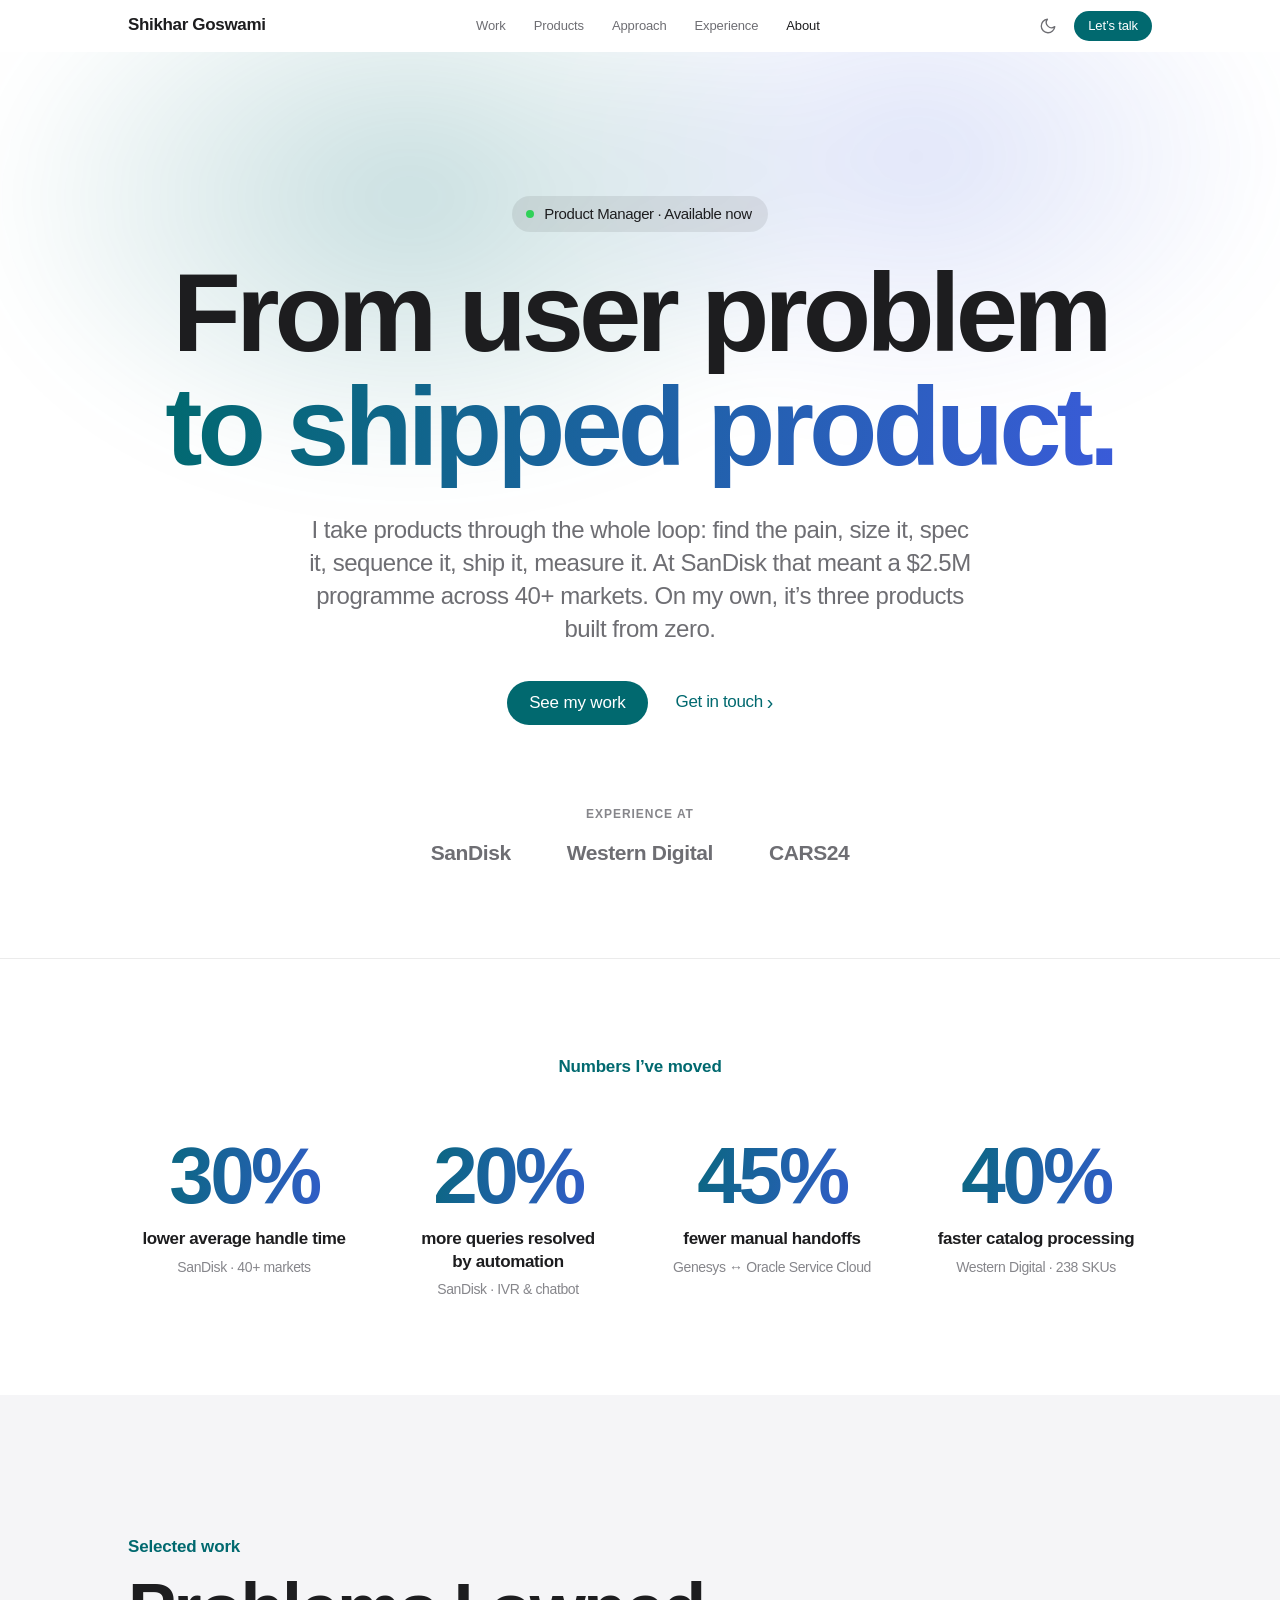
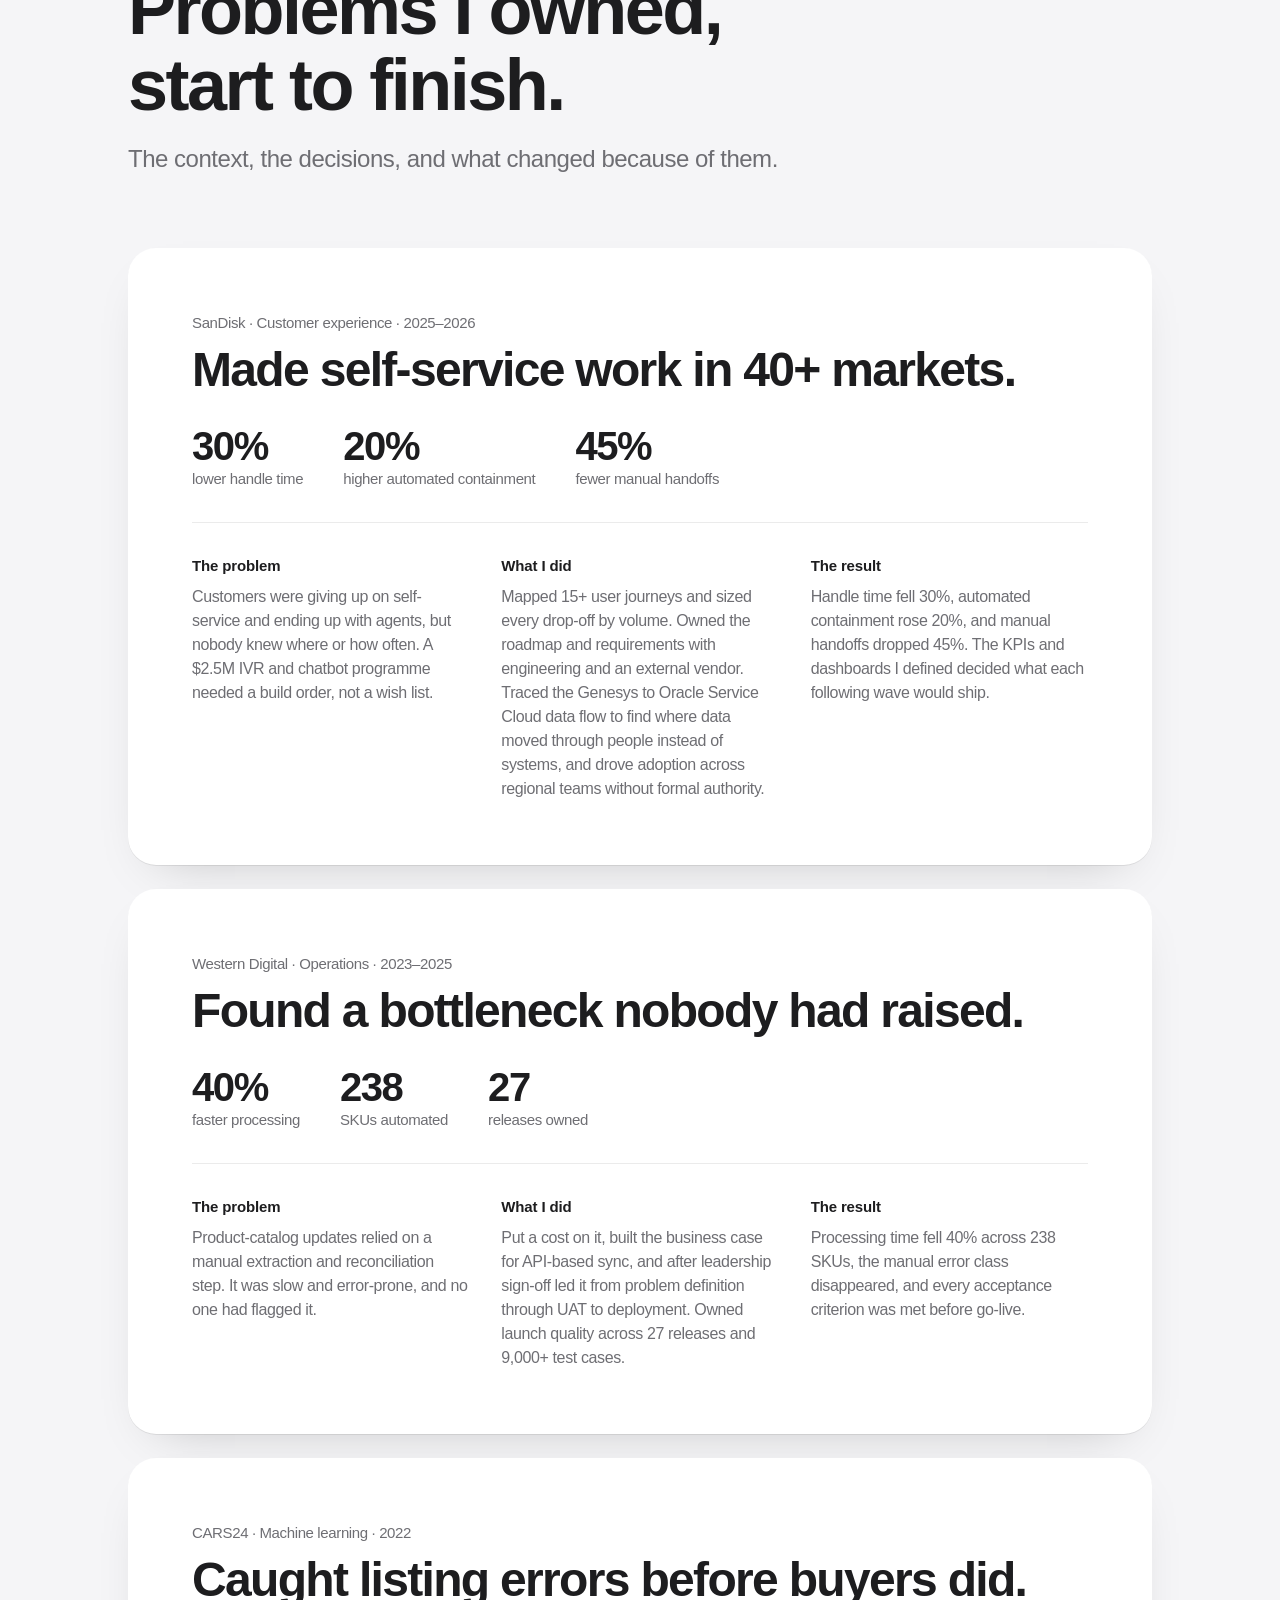
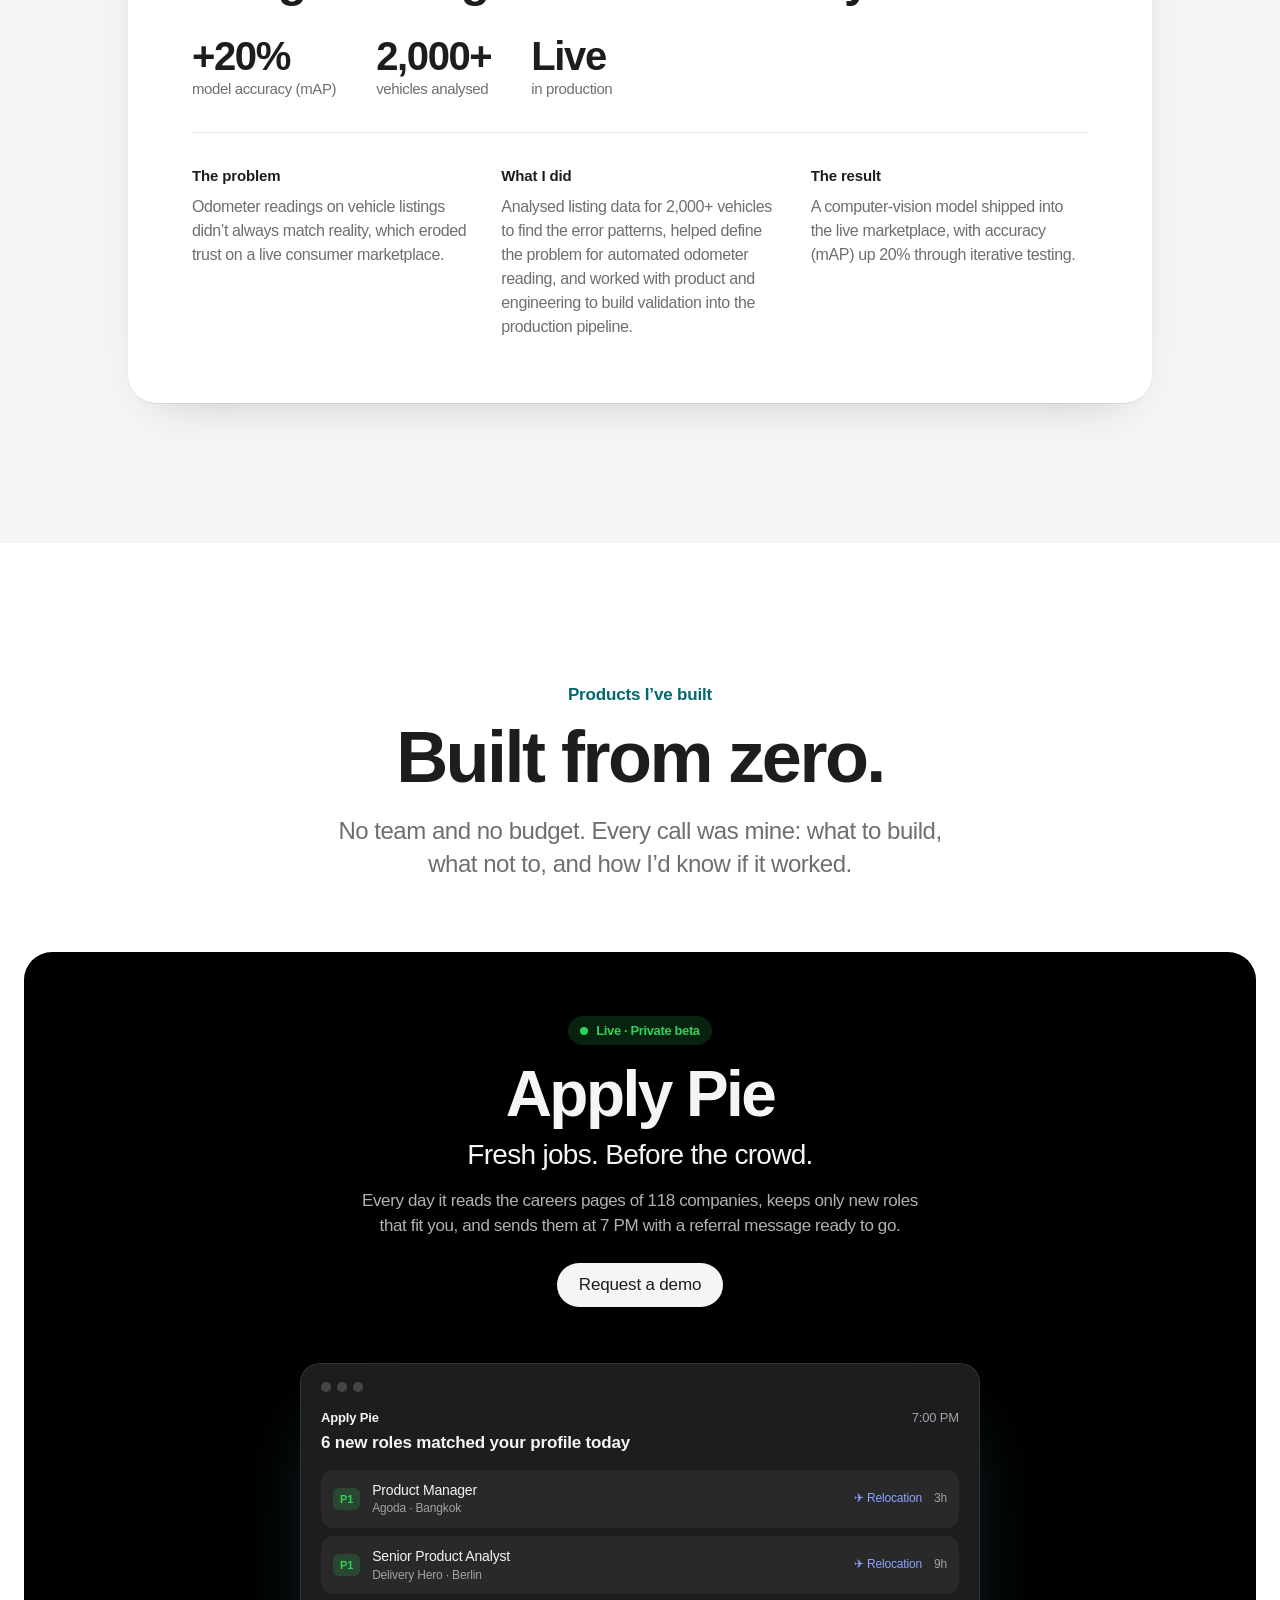
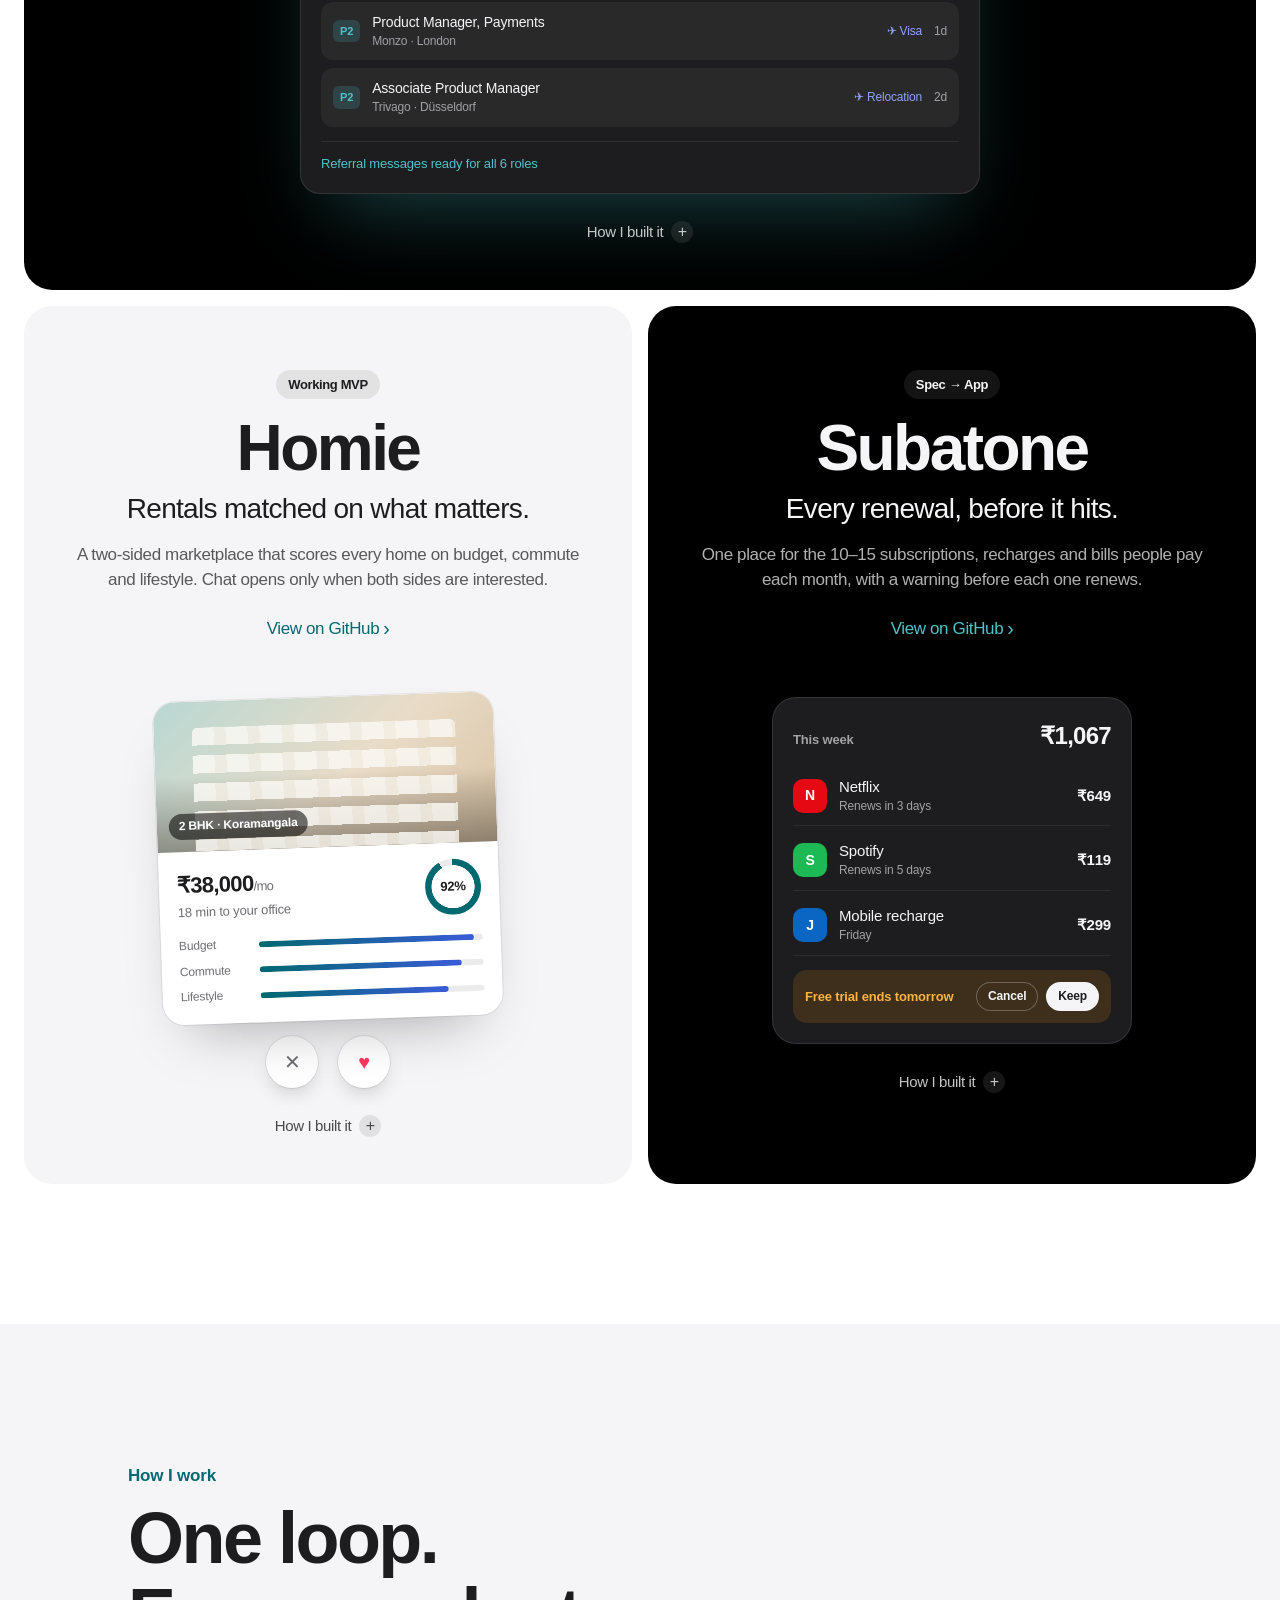
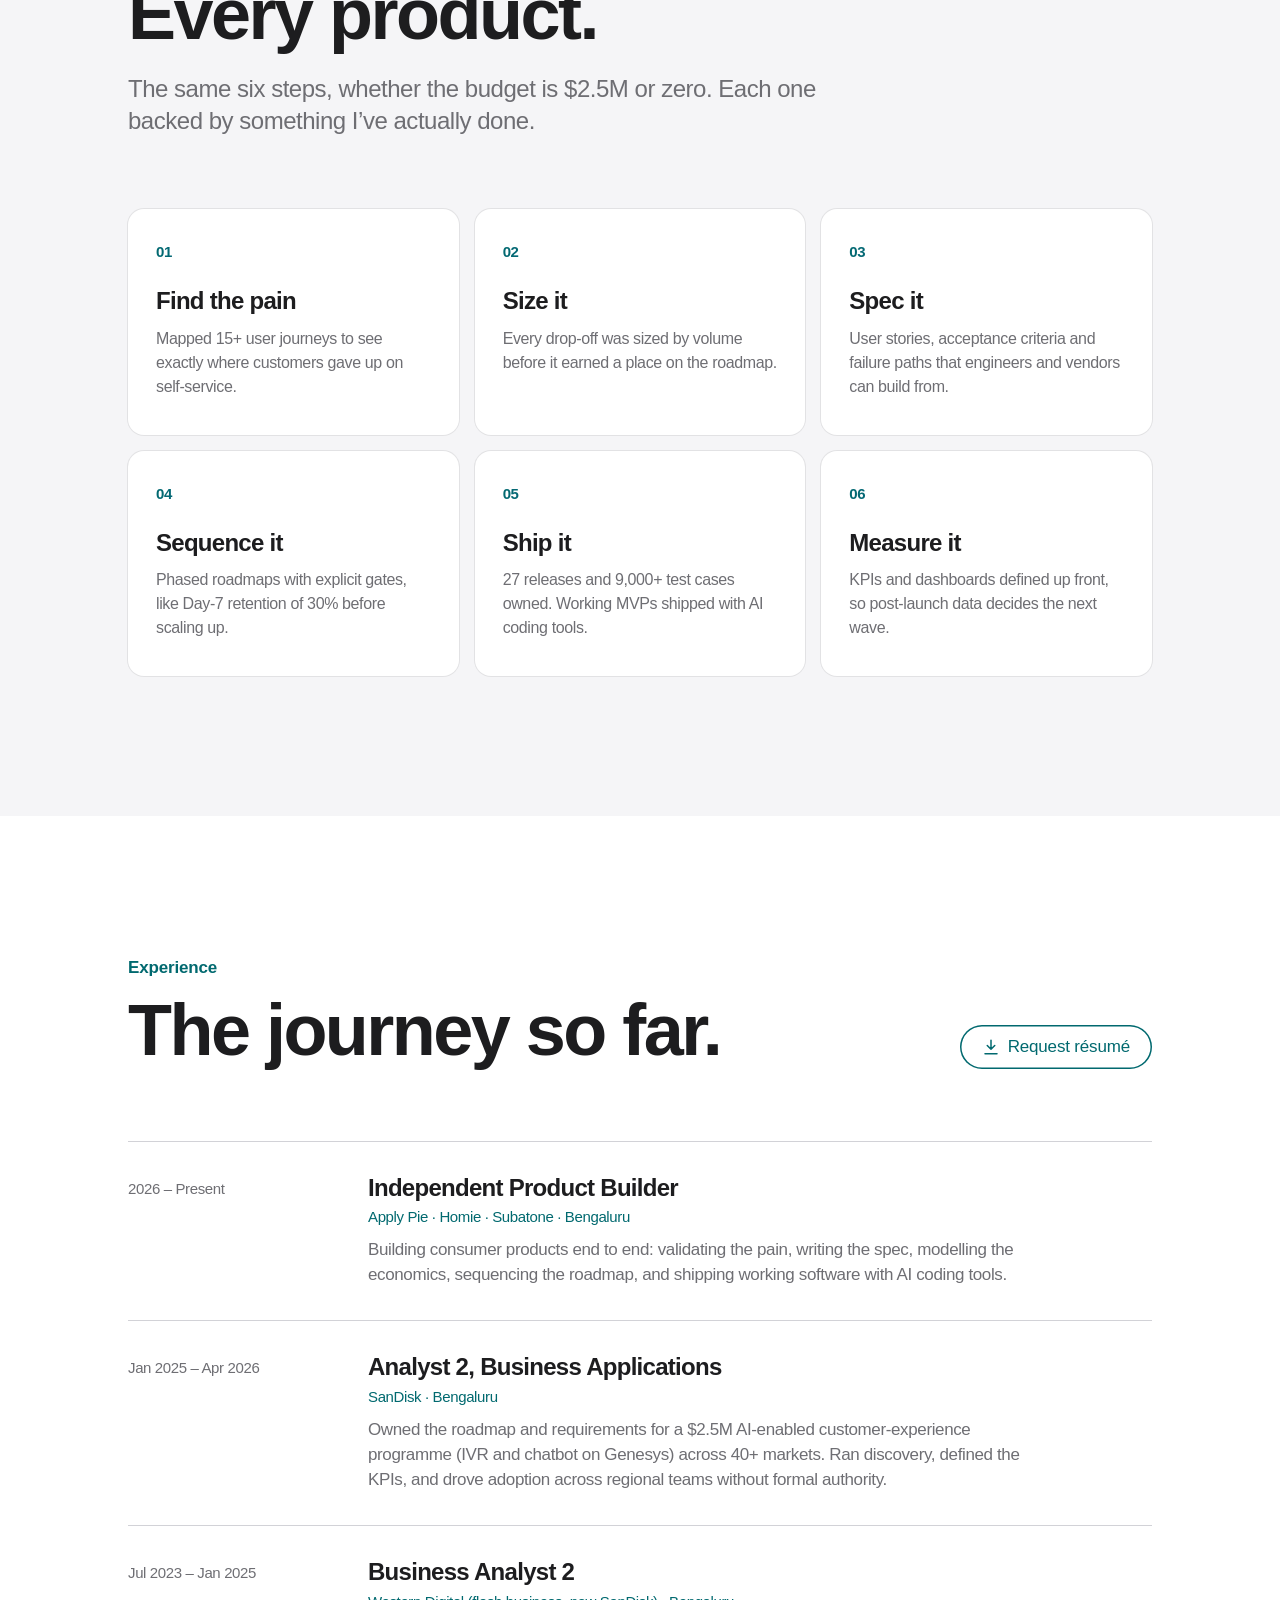
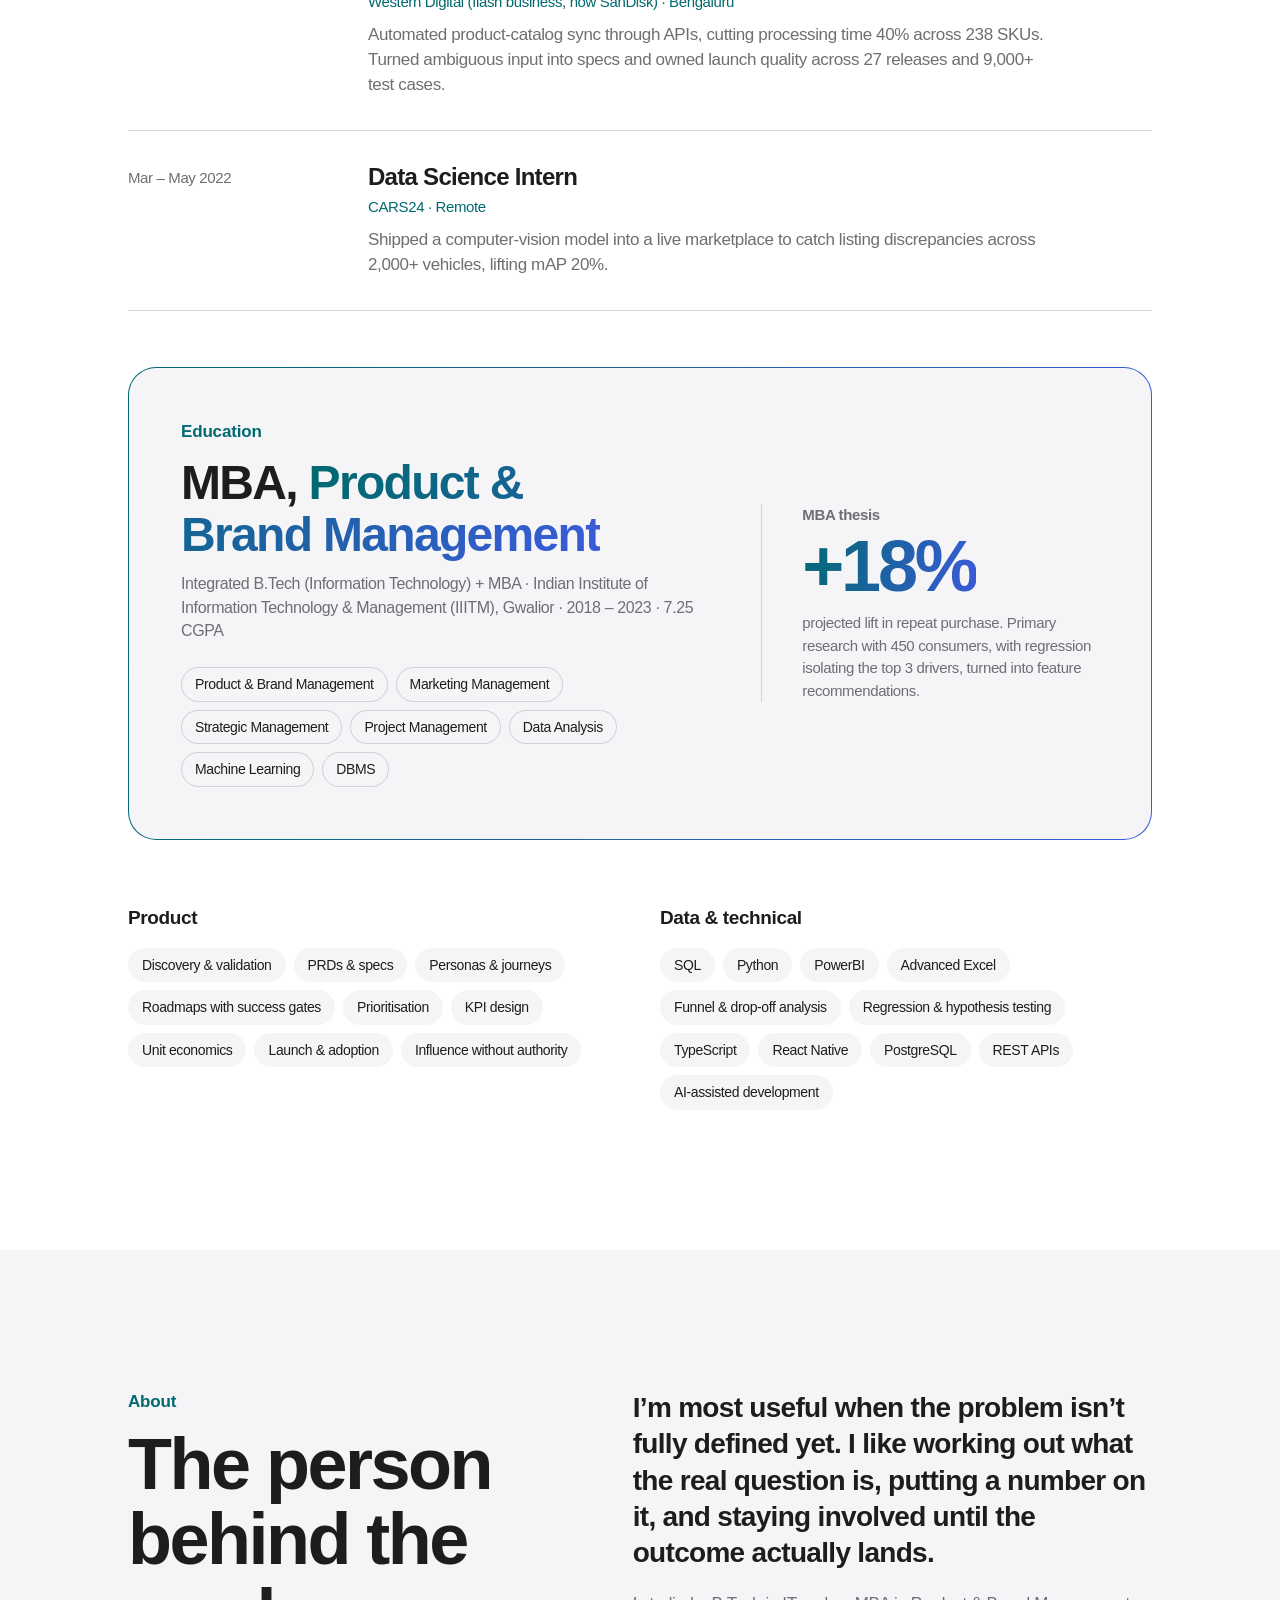
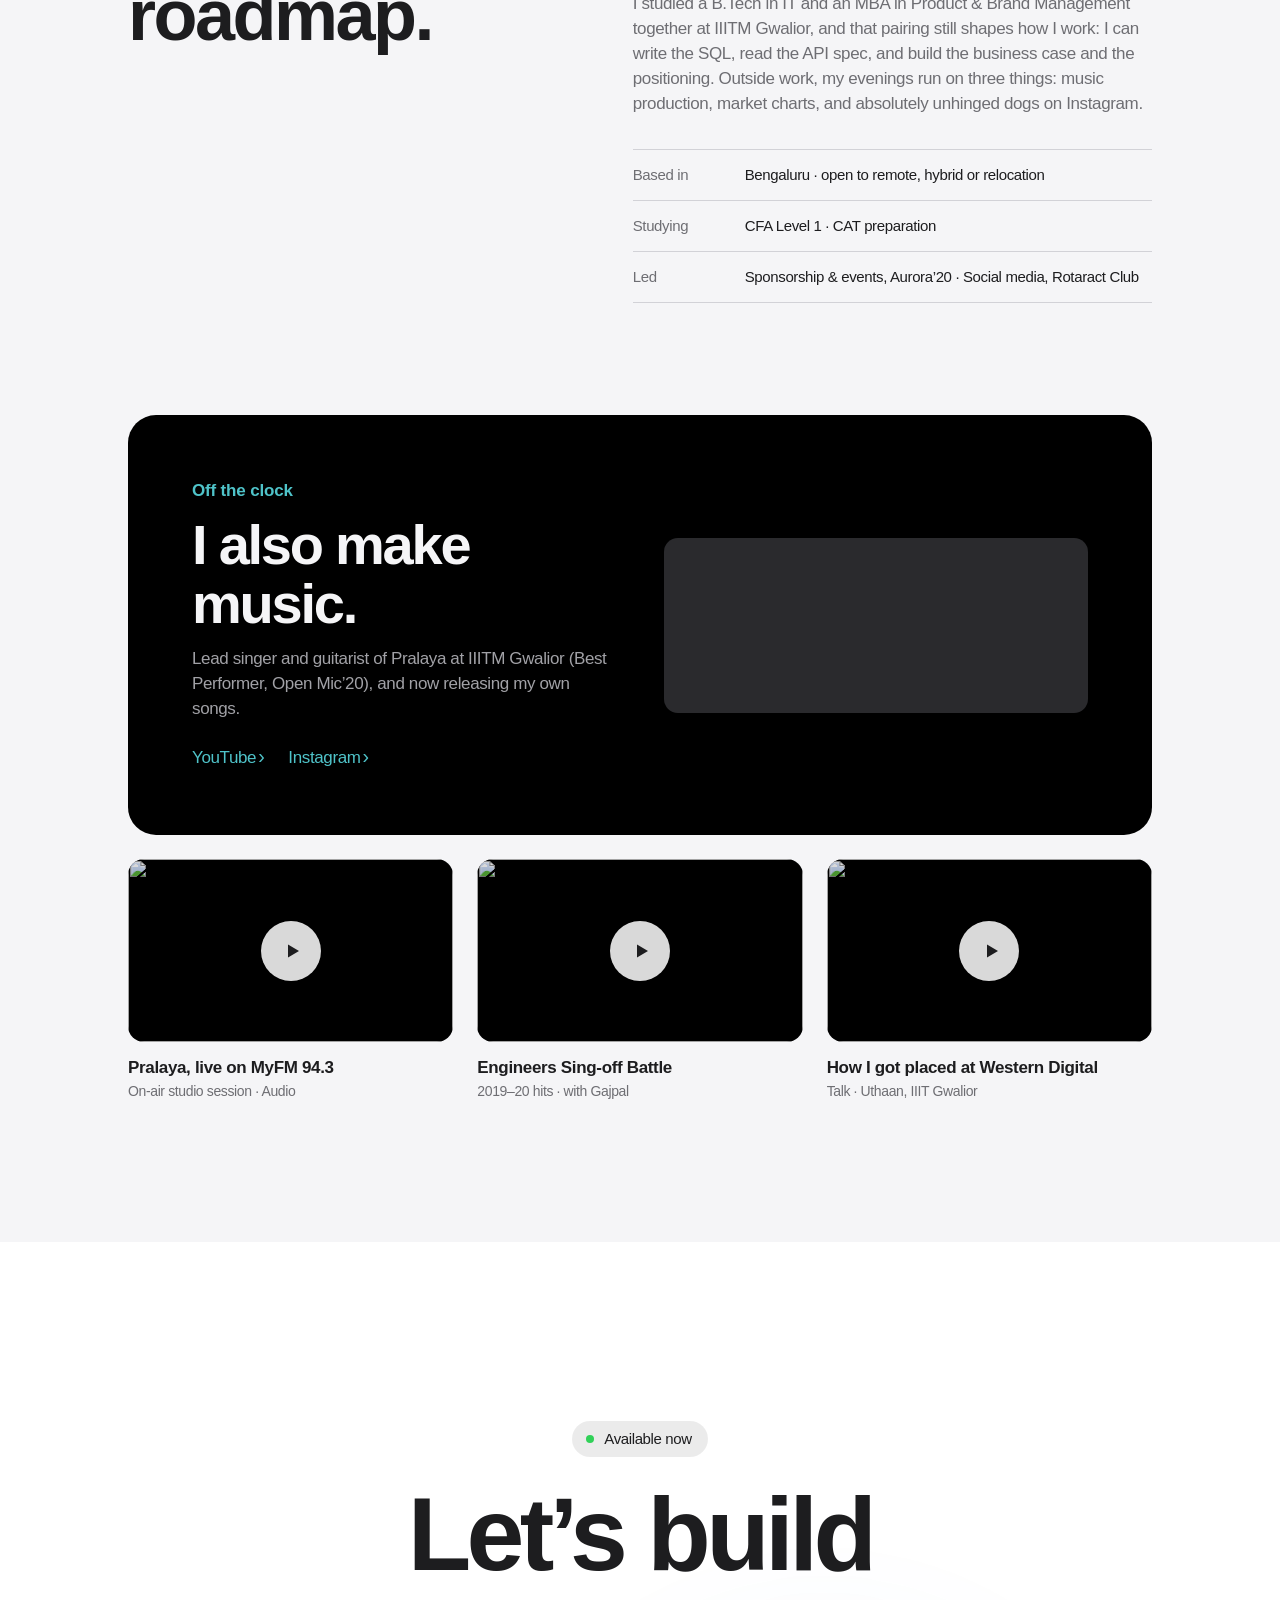
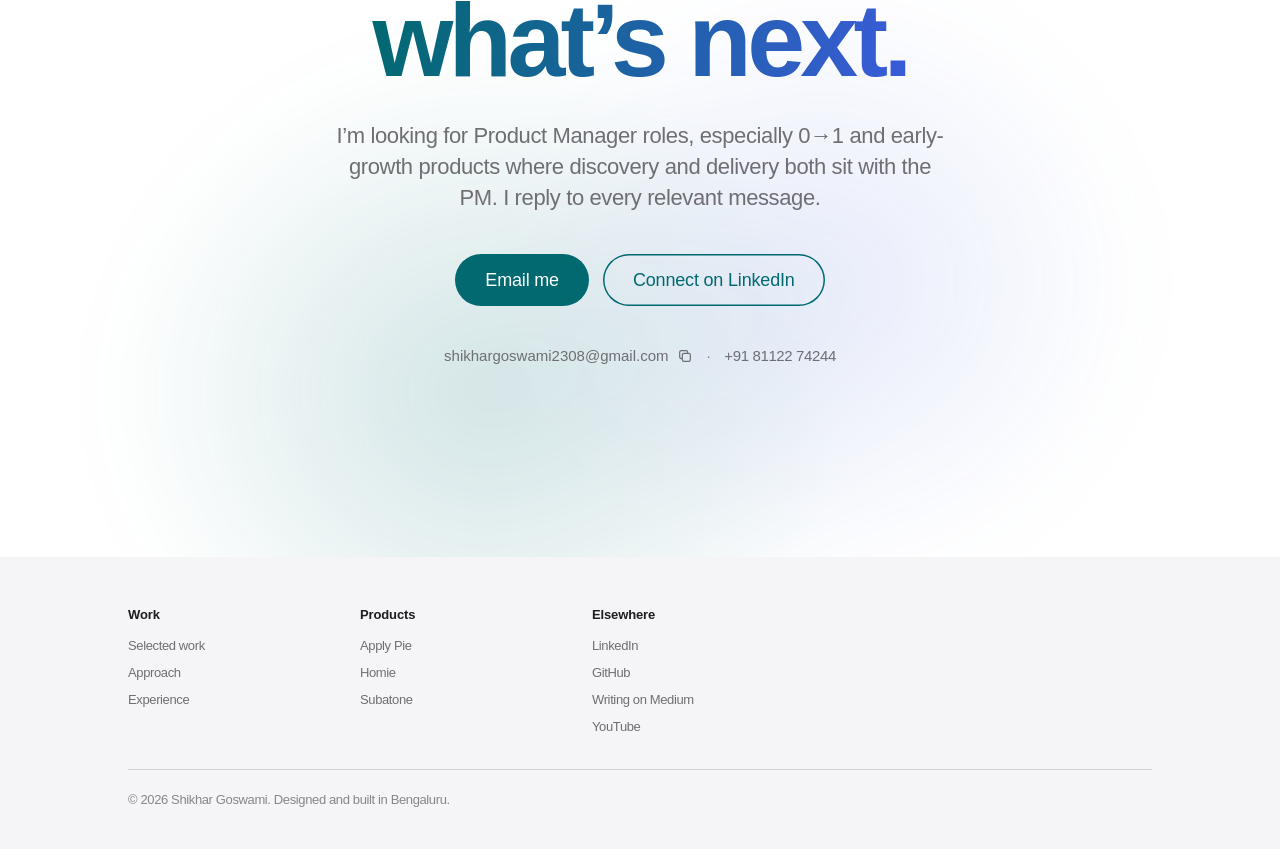
==== commit 124b251d: "Highlight MBA in Product & Brand Management; drop IIITM from hero - Hero "Experience at" now lists e" ====
--- a/index.html
+++ b/index.html
@@ -120,13 +120,12 @@
             <a class="link-cta" href="#contact">Get in touch<span class="chev" aria-hidden="true">›</span></a>
           </div>
 
-          <div class="proof reveal" aria-label="Where I’ve worked and studied">
+          <div class="proof reveal" aria-label="Where I’ve worked">
             <span class="proof-label">Experience at</span>
             <ul class="proof-list">
               <li>SanDisk</li>
               <li>Western Digital</li>
               <li>CARS24</li>
-              <li>IIITM Gwalior</li>
             </ul>
           </div>
         </div>
@@ -526,15 +525,32 @@
                 <p>Shipped a computer-vision model into a live marketplace to catch listing discrepancies across 2,000+ vehicles, lifting mAP 20%.</p>
               </div>
             </li>
-            <li class="role reveal">
-              <div class="role-when">2018 – 2023</div>
-              <div class="role-body">
-                <h3>Integrated B.Tech + MBA, Information Technology</h3>
-                <p class="role-org">Indian Institute of Information Technology &amp; Management (IIITM), Gwalior · 7.25 CGPA</p>
-                <p>MBA thesis: primary research with 450 consumers, where regression isolated the top 3 drivers of repeat purchase and turned them into feature recommendations with a projected 18% lift.</p>
-              </div>
-            </li>
           </ol>
+
+          <article class="edu reveal" aria-labelledby="edu-title">
+            <div class="edu-main">
+              <p class="eyebrow">Education</p>
+              <h3 class="edu-title" id="edu-title">MBA, <span class="grad">Product &amp; Brand Management</span></h3>
+              <p class="edu-meta">
+                Integrated B.Tech (Information Technology) + MBA · Indian Institute of
+                Information Technology &amp; Management (IIITM), Gwalior · 2018 – 2023 · 7.25 CGPA
+              </p>
+              <ul class="chips edu-chips" aria-label="Relevant coursework">
+                <li>Product &amp; Brand Management</li><li>Marketing Management</li>
+                <li>Strategic Management</li><li>Project Management</li>
+                <li>Data Analysis</li><li>Machine Learning</li><li>DBMS</li>
+              </ul>
+            </div>
+            <div class="edu-thesis">
+              <p class="edu-thesis-label">MBA thesis</p>
+              <p class="edu-thesis-num"><span class="grad">+18%</span></p>
+              <p class="edu-thesis-copy">
+                projected lift in repeat purchase. Primary research with 450
+                consumers, with regression isolating the top 3 drivers, turned
+                into feature recommendations.
+              </p>
+            </div>
+          </article>
 
           <div class="toolkit reveal">
             <div>
@@ -573,9 +589,10 @@
                 and staying involved until the outcome actually lands.
               </p>
               <p>
-                I studied technology and business together at IIITM Gwalior, and
-                that pairing still shapes how I work: I can write the SQL, read
-                the API spec and build the business case. Outside work, my
+                I studied a B.Tech in IT and an MBA in Product &amp; Brand
+                Management together at IIITM Gwalior, and that pairing still
+                shapes how I work: I can write the SQL, read the API spec, and
+                build the business case and the positioning. Outside work, my
                 evenings run on three things: music production, market charts,
                 and absolutely unhinged dogs on Instagram.
               </p>
--- a/assets/css/site.css
+++ b/assets/css/site.css
@@ -894,6 +894,48 @@
   .role-when { padding: 0; }
 }
 
+/* Education: highlighted card with a gradient hairline border */
+.edu {
+  display: grid;
+  grid-template-columns: 1.6fr 1fr;
+  gap: 40px;
+  margin-top: 56px;
+  padding: clamp(28px, 4.5vw, 52px);
+  border: 1.5px solid transparent;
+  border-radius: var(--radius);
+  background:
+    linear-gradient(var(--bg-alt), var(--bg-alt)) padding-box,
+    var(--grad) border-box;
+}
+.edu-title {
+  font-size: clamp(30px, 4.2vw, 48px);
+  font-weight: 700;
+  line-height: 1.08;
+  letter-spacing: -0.035em;
+  text-wrap: balance;
+}
+.edu-meta { margin-top: 12px; color: var(--text-2); font-size: 16px; max-width: 560px; }
+.edu-chips { margin-top: 24px; }
+.edu-chips li { background: var(--bg); box-shadow: inset 0 0 0 1px var(--line); }
+.edu-thesis {
+  align-self: center;
+  padding-left: 40px;
+  border-left: 1px solid var(--line);
+}
+.edu-thesis-label { color: var(--text-2); font-size: 15px; font-weight: 600; }
+.edu-thesis-num {
+  margin-top: 4px;
+  font-size: clamp(52px, 6vw, 72px);
+  font-weight: 700;
+  line-height: 1;
+  letter-spacing: -0.045em;
+}
+.edu-thesis-copy { margin-top: 10px; color: var(--text-2); font-size: 15px; line-height: 1.5; }
+@media (max-width: 820px) {
+  .edu { grid-template-columns: 1fr; gap: 28px; }
+  .edu-thesis { padding: 28px 0 0; border-left: 0; border-top: 1px solid var(--line); }
+}
+
 .toolkit {
   display: grid;
   grid-template-columns: 1fr 1fr;
